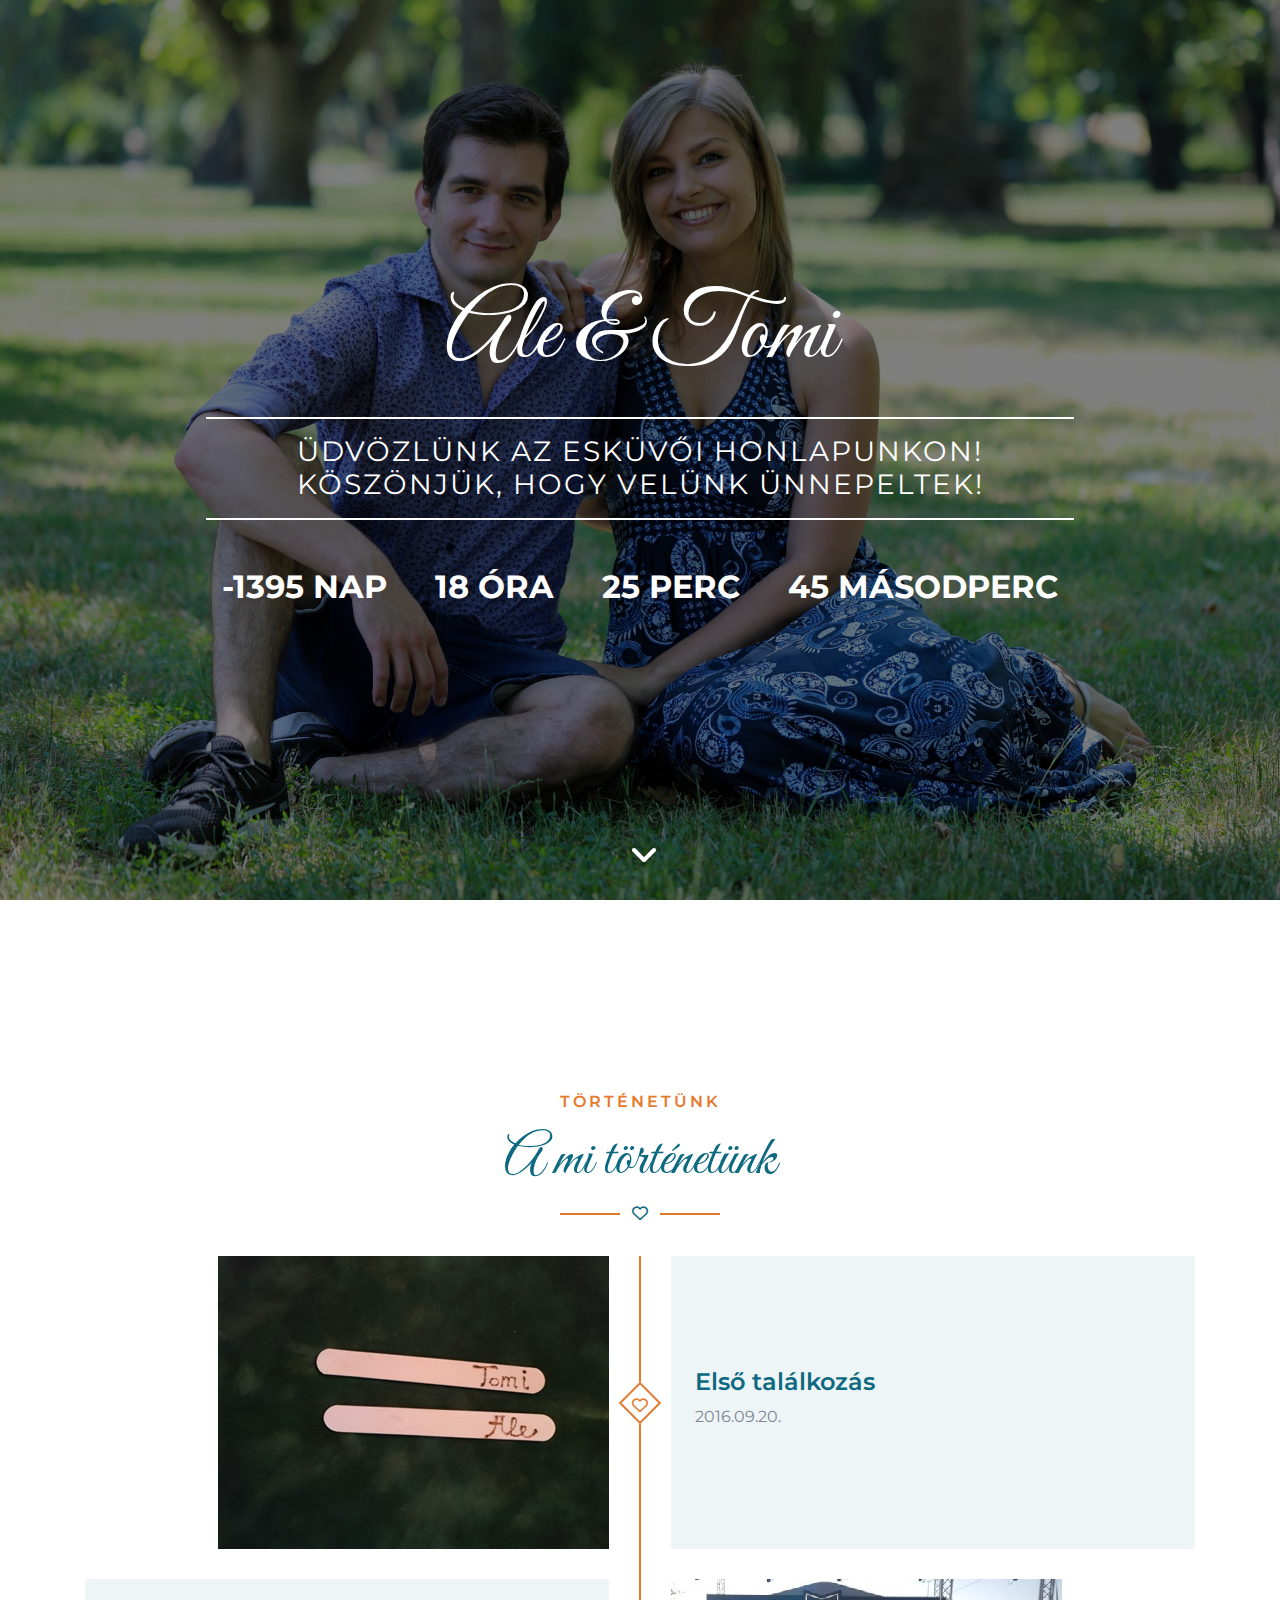
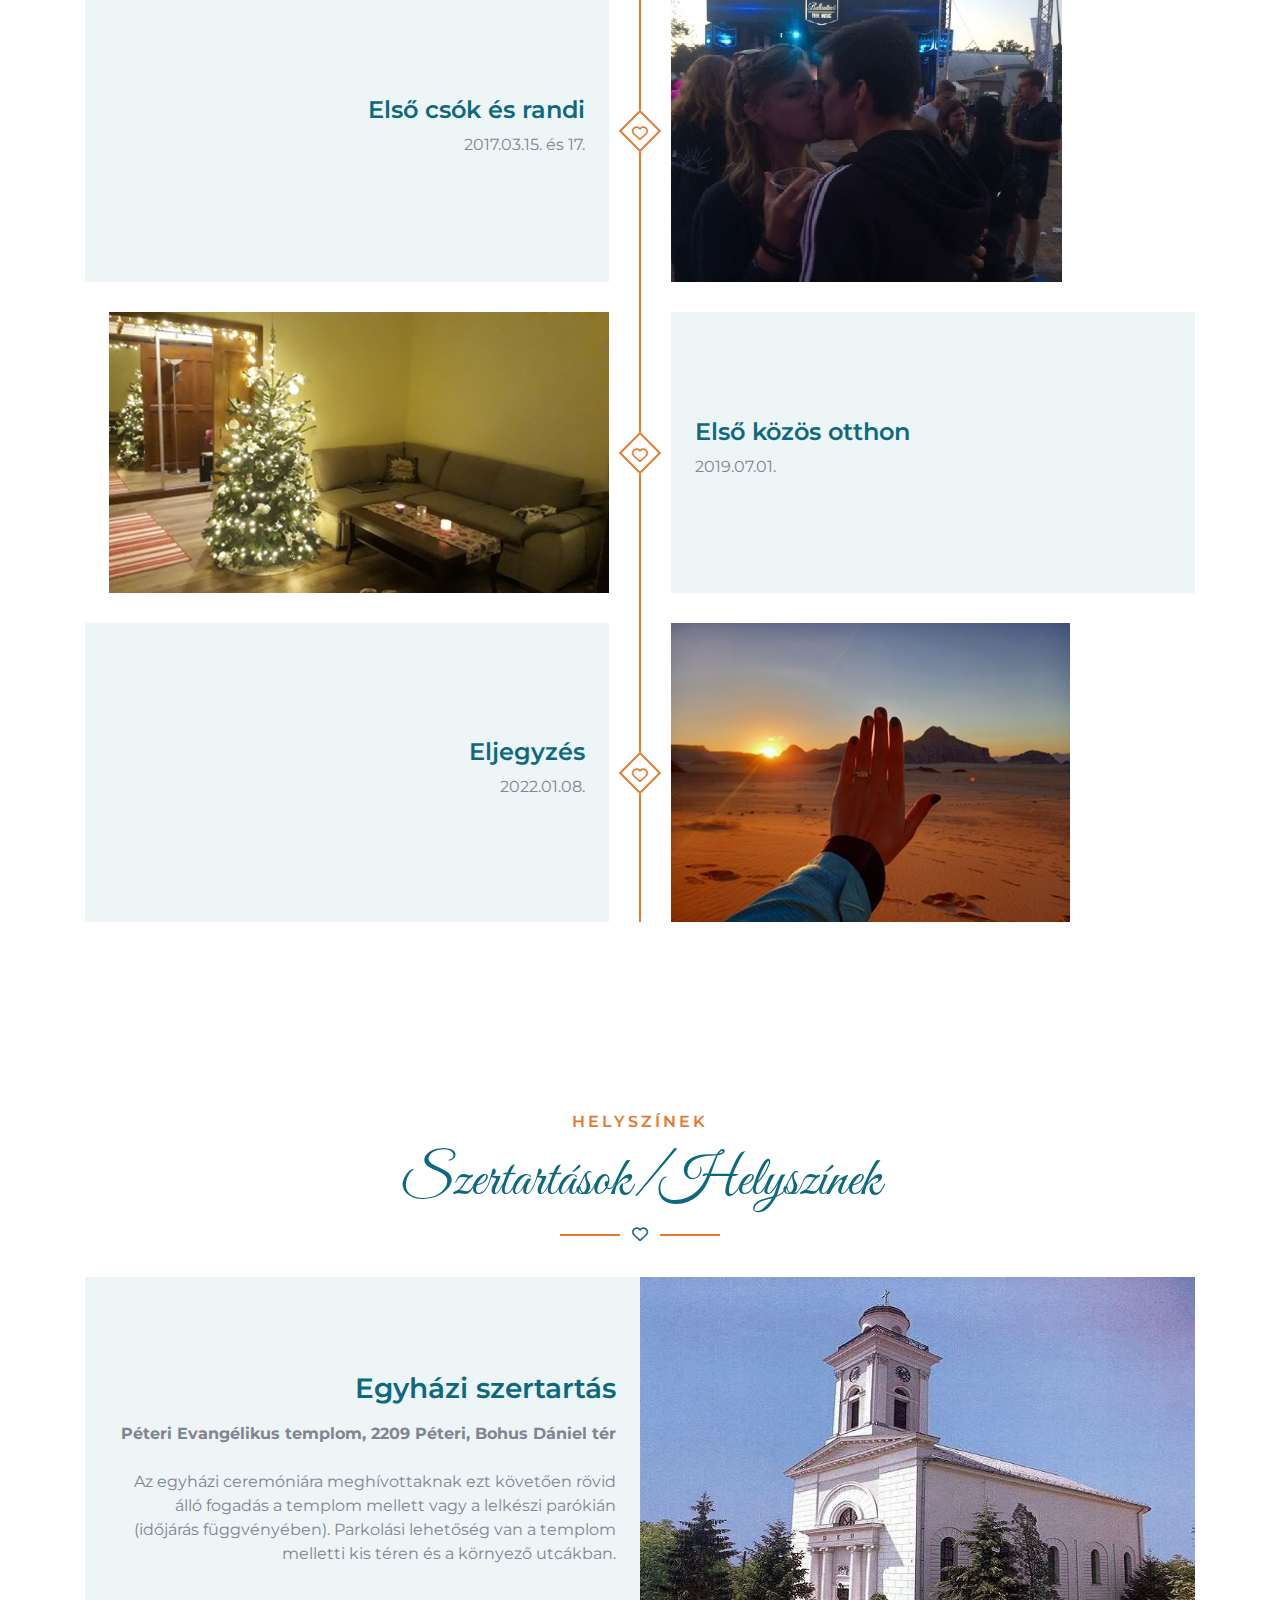
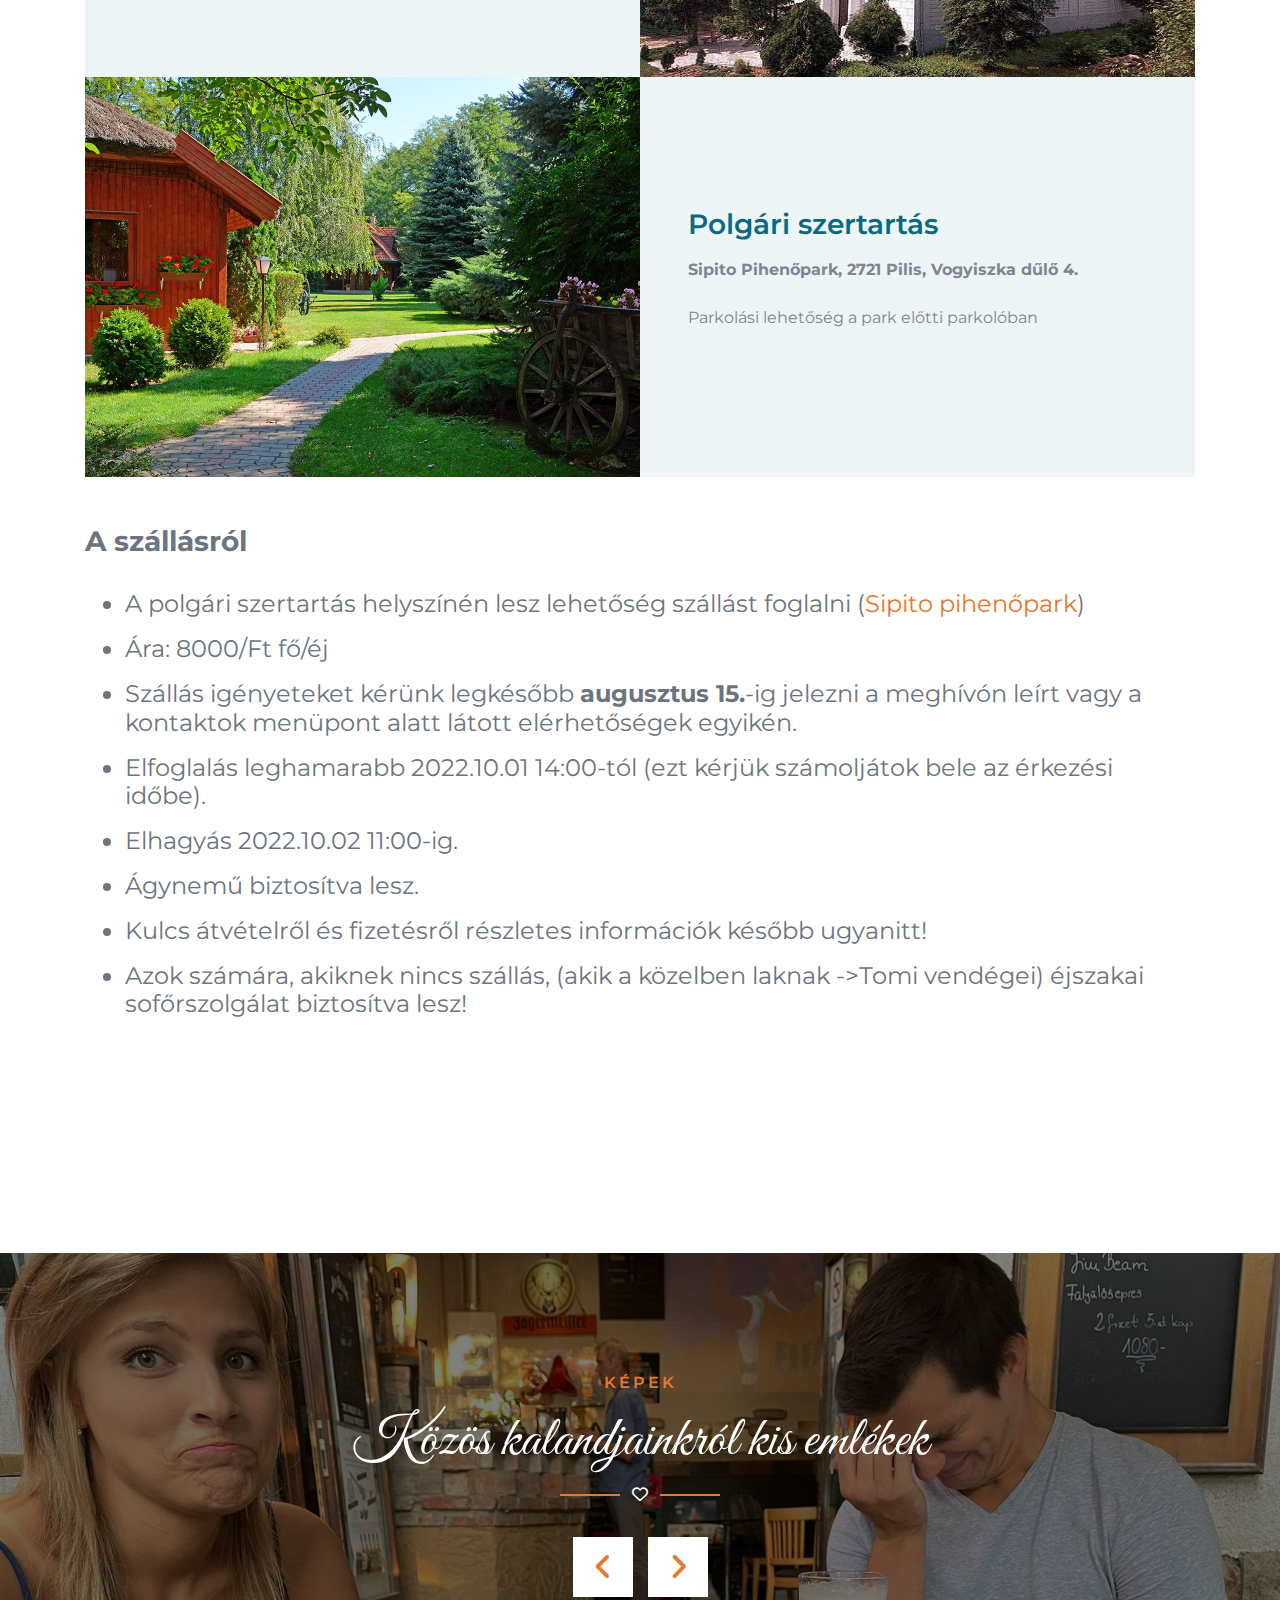
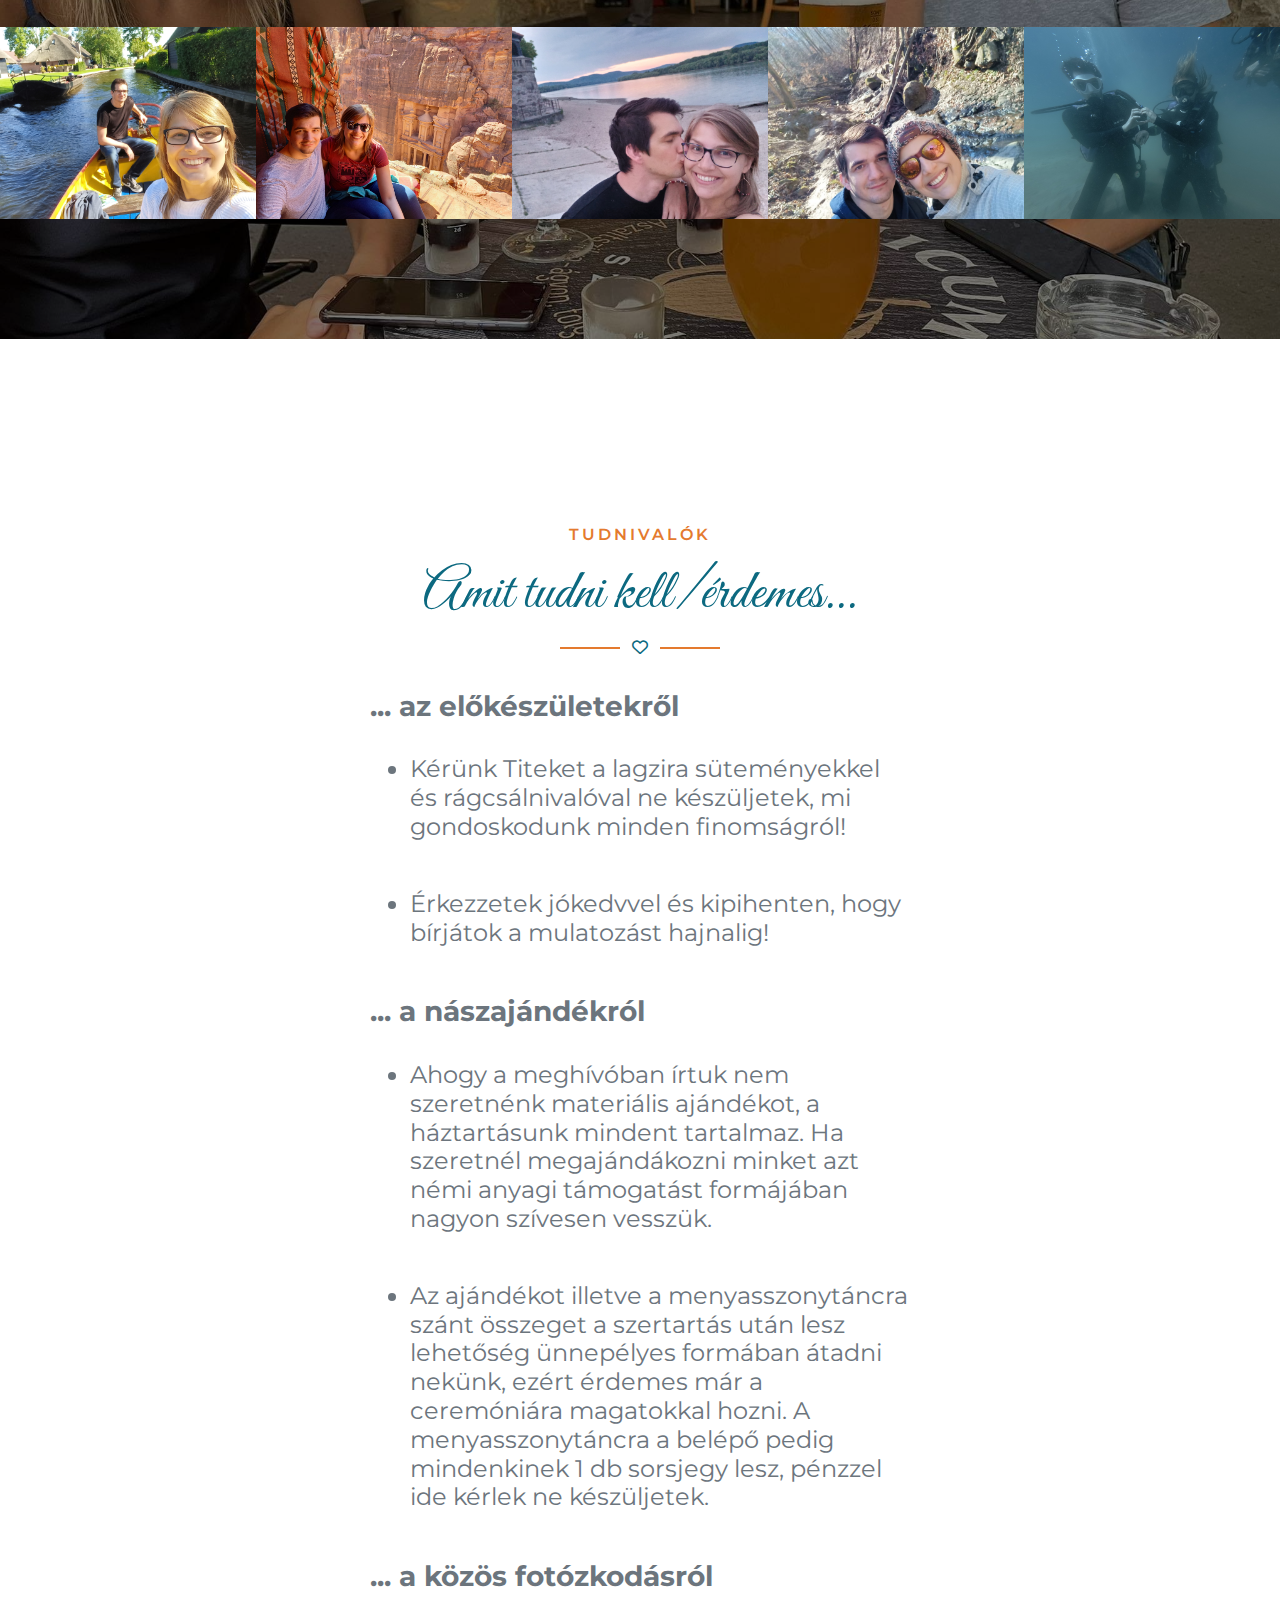
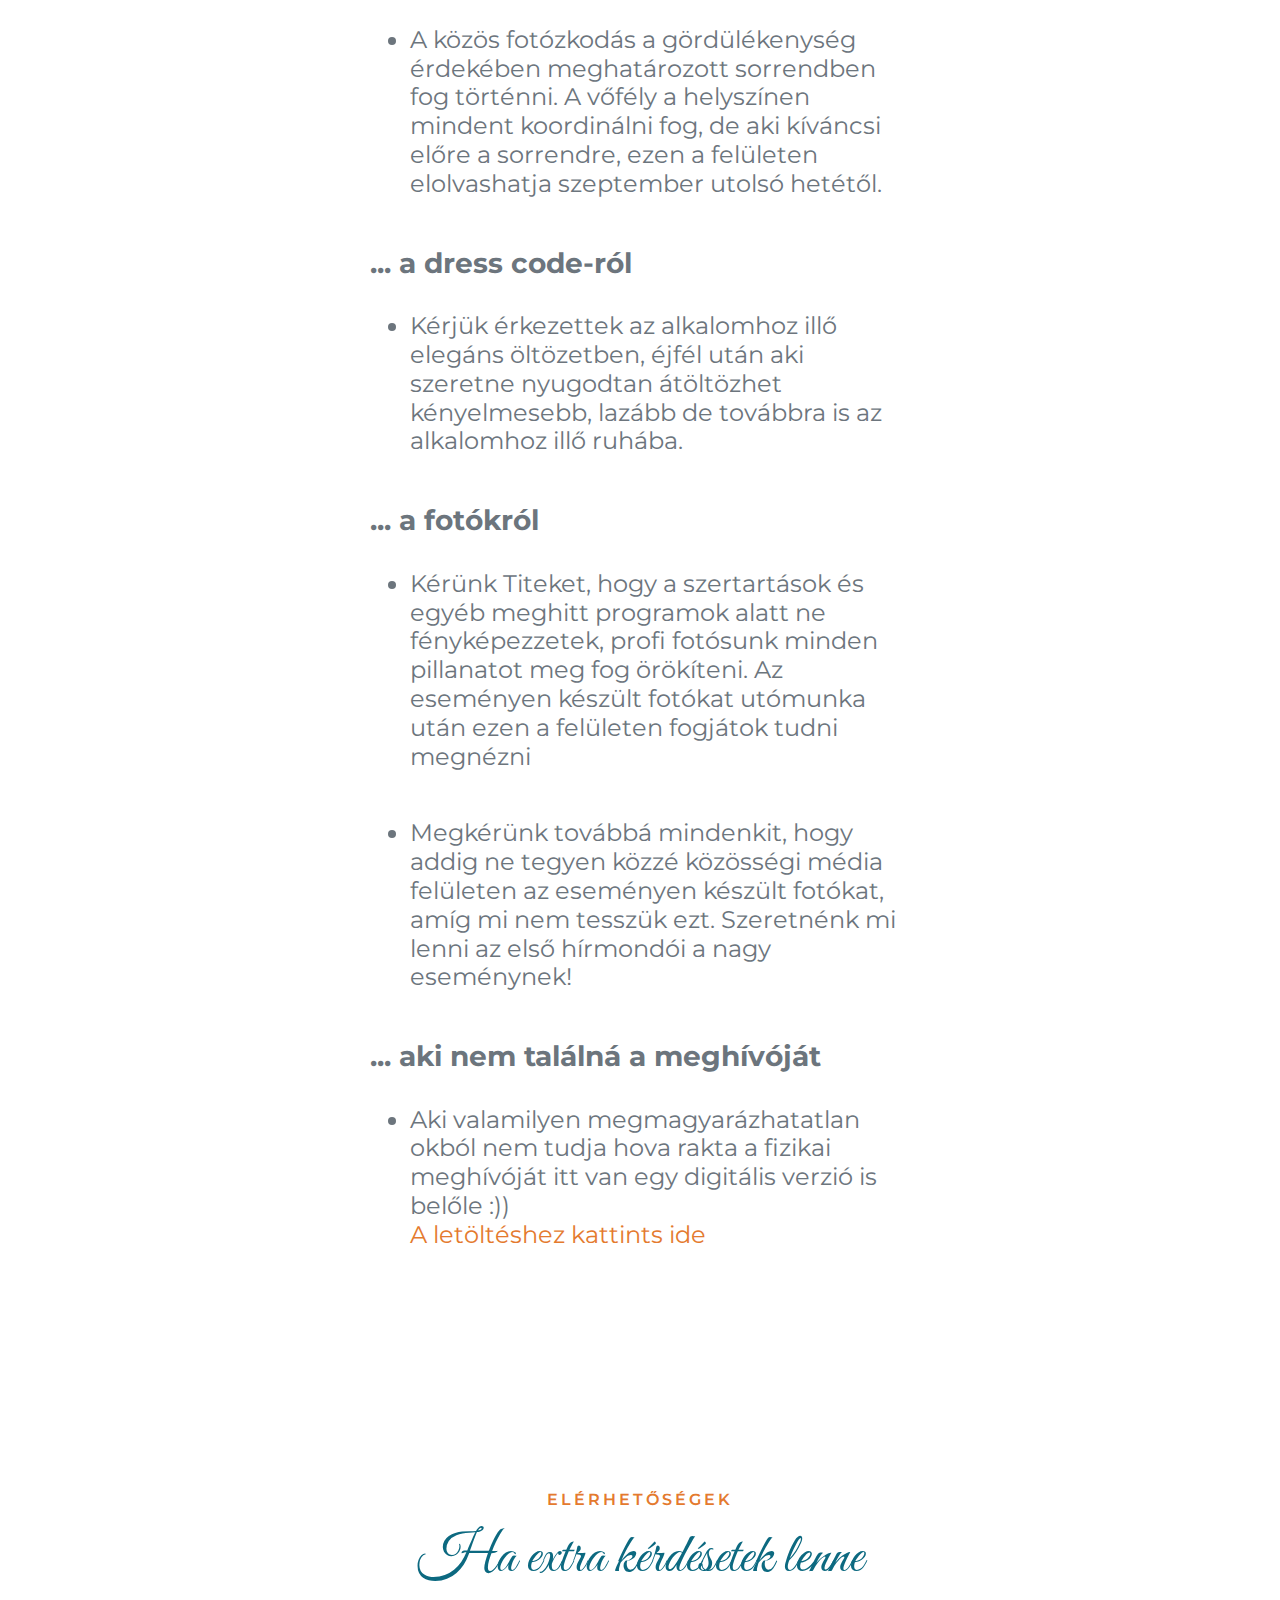
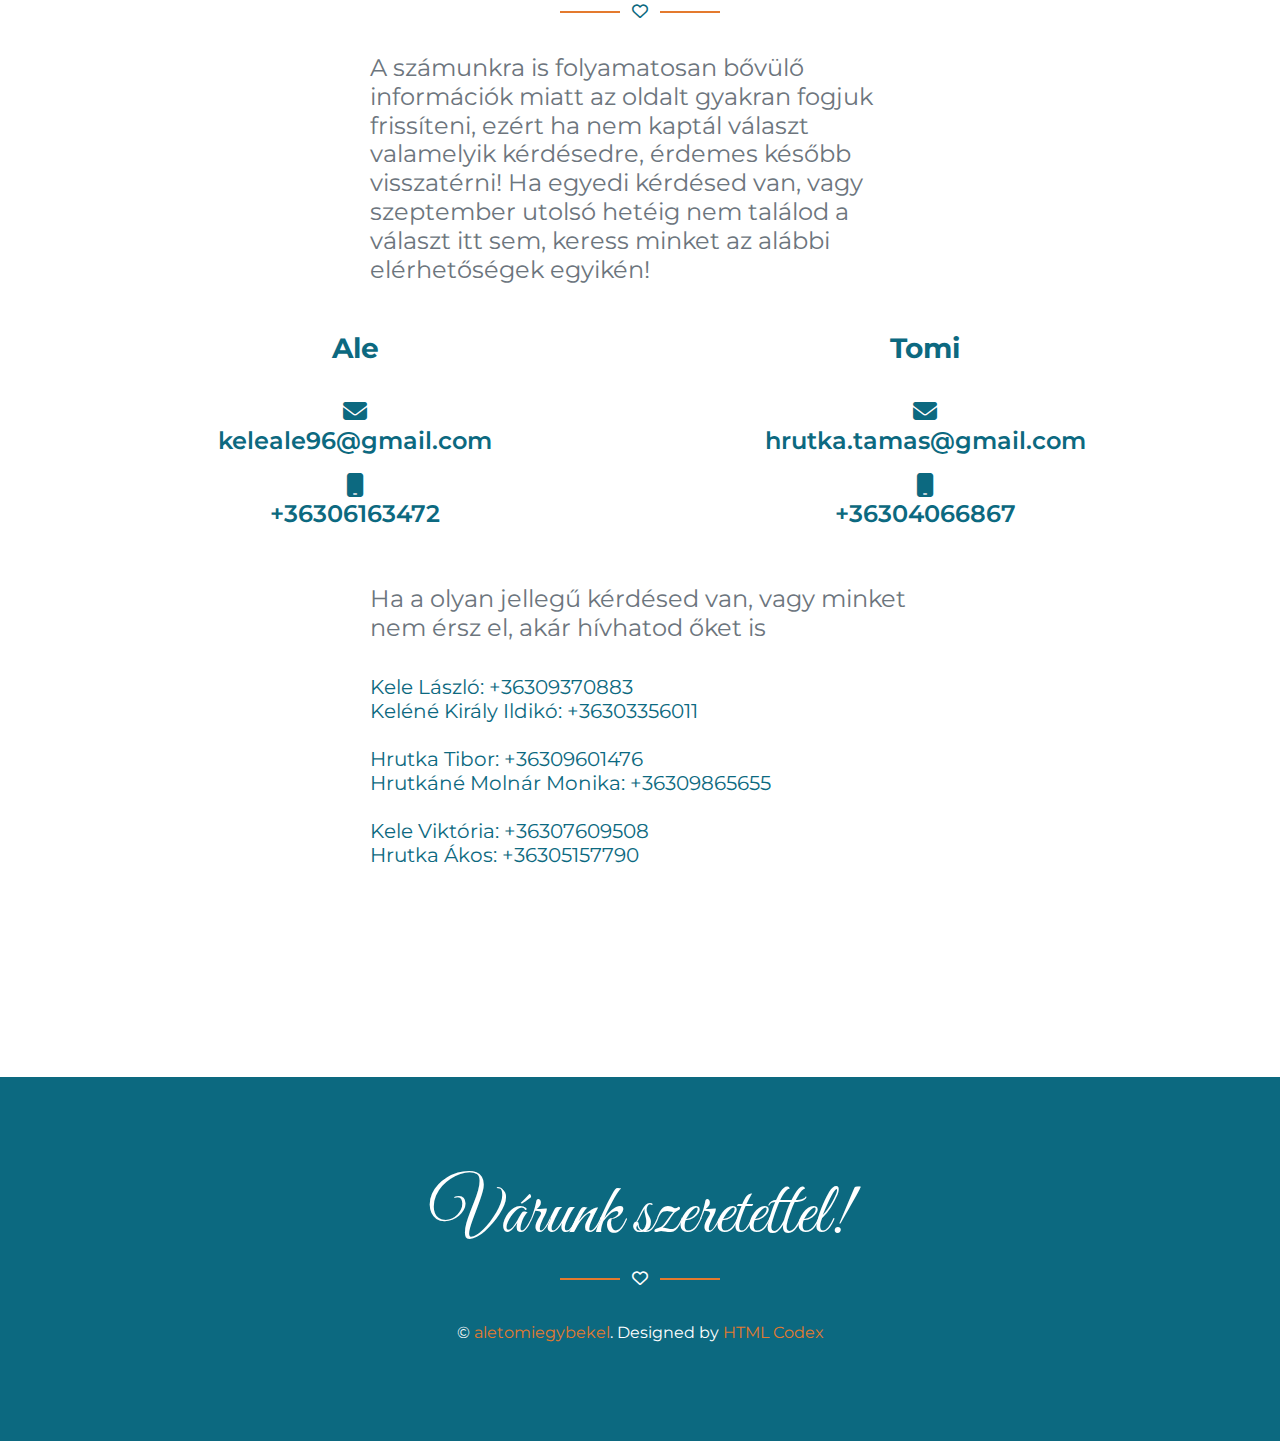
==== index.html @ 2d2c39ab "Add missing invitation download option" ====
<!DOCTYPE html>
<html lang="en">

<head>
    <meta charset="utf-8">
    <title>Ale & Tomi egybekel</title>
    <meta content="width=device-width, initial-scale=1.0" name="viewport">
    <meta content="Free HTML Templates" name="keywords">
    <meta content="Free HTML Templates" name="description">

    <!-- Favicon -->
    <link href="img/favico.ico" type="image/x-icon" rel="icon">

    <!-- Google Web Fonts -->
    <link rel="preconnect" href="https://fonts.gstatic.com">
    <link href="https://fonts.googleapis.com/css2?family=Great+Vibes&family=Montserrat:wght@400;600&display=swap"
        rel="stylesheet">

    <!-- Font Awesome -->
    <link href="https://cdnjs.cloudflare.com/ajax/libs/font-awesome/6.1.2/css/all.min.css" rel="stylesheet">

    <!-- Libraries Stylesheet -->
    <link href="lib/owlcarousel/assets/owl.carousel.min.css" rel="stylesheet">
    <link href="lib/lightbox/css/lightbox.min.css" rel="stylesheet">

    <!-- Customized Bootstrap Stylesheet -->
    <link href="css/style.css" rel="stylesheet">
</head>

<body data-spy="scroll" data-target=".navbar" data-offset="51">
    <!-- Navbar Start -->
    <nav class="navbar fixed-top shadow-sm navbar-expand-lg bg-dark navbar-dark py-3 py-lg-0 px-lg-5">
        <a href="index.html" class="navbar-brand d-block d-lg-none">
            <h1 class="font-secondary text-white mb-n2">Ale <span class="text-primary">&</span> Tomi</h1>
        </a>
        <button type="button" class="navbar-toggler" data-toggle="collapse" data-target="#navbarCollapse">
            <span class="navbar-toggler-icon"></span>
        </button>
        <div class="collapse navbar-collapse justify-content-between" id="navbarCollapse">
            <div class="navbar-nav ml-auto py-0">
                <a href="#home" class="nav-item nav-link active">Főoldal</a>
                <a href="#story" class="nav-item nav-link">Történetünk</a>
                <a href="#places" class="nav-item nav-link">Helyszínek</a>
            </div>
            <a href="index.html" class="navbar-brand mx-5 d-none d-lg-block">
                <h1 class="font-secondary text-white mb-n2">Ale <span class="text-primary">&</span> Tomi</h1>
            </a>
            <div class="navbar-nav mr-auto py-0">
                <a href="#gallery" class="nav-item nav-link">Képeink</a>
                <a href="#infos" class="nav-item nav-link">Tudni érdemes</a>
                <a href="#contact" class="nav-item nav-link">Elérhetőségek</a>
            </div>
        </div>
    </nav>
    <!-- Navbar End -->


    <div class="container-fluid p-0 mb-5 pb-5" id="home">
        <div id="header-carousel" class="carousel slide carousel-fade" data-ride="carousel">
            <div class="carousel-inner">
                <div class="carousel-item position-relative active" style="height: 100vh; min-height: 400px;">
                    <img class="position-absolute w-100 h-100" src="img/carousel-1.jpg" style="object-fit: cover;">
                    <div class="carousel-caption d-flex flex-column align-items-center justify-content-center">
                        <div class="p-3" style="max-width: 900px;">
                            <h1 class="display-1 font-secondary text-white mt-n3 mb-md-4">Ale & Tomi</h1>
                            <div class="d-inline-block border-top border-bottom border-light py-3 px-4">
                                <h3 class="text-uppercase font-weight-normal text-white m-0"
                                    style="letter-spacing: 2px;">Üdvözlünk az esküvői honlapunkon! Köszönjük, hogy
                                    velünk ünnepeltek!</h3>
                            </div>
                            <div>
                                <h2 class="text-uppercase font-weight-bold text-white m-0 pt-5" id="timer"></h2>
                            </div>
                        </div>
                    </div>
                </div>
            </div>
        </div>
    </div>

    <!-- Story Start -->
    <div class="container-fluid py-5" id="story">
        <div class="container pt-5 pb-3">
            <div class="section-title position-relative text-center">
                <h6 class="text-uppercase text-primary mb-3" style="letter-spacing: 3px;">Történetünk</h6>
                <h1 class="font-secondary display-4">A mi történetünk</h1>
                <i class="far fa-heart text-dark"></i>
            </div>
            <div class="container timeline position-relative p-0">
                <div class="row">
                    <div class="col-md-6 text-center text-md-right">
                        <img class="img-fluid mr-md-3" src="img/story-1.jpg" alt="">
                    </div>
                    <div class="col-md-6 text-center text-md-left">
                        <div class="h-100 d-flex flex-column justify-content-center bg-secondary p-4 ml-md-3">
                            <h4 class="mb-2">Első találkozás</h4>
                            <p class="text-uppercase mb-2">2016.09.20.</p>
                        </div>
                    </div>
                </div>
                <div class="row">
                    <div class="col-md-6 text-center text-md-right">
                        <div class="h-100 d-flex flex-column justify-content-center bg-secondary p-4 mr-md-3">
                            <h4 class="mb-2">Első csók és randi</h4>
                            <p class="mb-2">2017.03.15. és 17.</p>
                        </div>
                    </div>
                    <div class="col-md-6 text-center text-md-left">
                        <img class="img-fluid ml-md-3" src="img/story-2.jpg" alt="">
                    </div>
                </div>
                <div class="row">
                    <div class="col-md-6 text-center text-md-right">
                        <img class="img-fluid mr-md-3" src="img/story-3.jpg" alt="">
                    </div>
                    <div class="col-md-6 text-center text-md-left">
                        <div class="h-100 d-flex flex-column justify-content-center bg-secondary p-4 ml-md-3">
                            <h4 class="mb-2">Első közös otthon</h4>
                            <p class="text-uppercase mb-2">2019.07.01.</p>
                        </div>
                    </div>
                </div>
                <div class="row">
                    <div class="col-md-6 text-center text-md-right">
                        <div class="h-100 d-flex flex-column justify-content-center bg-secondary p-4 mr-md-3">
                            <h4 class="mb-2">Eljegyzés</h4>
                            <p class="text-uppercase mb-2">2022.01.08.</p>
                        </div>
                    </div>
                    <div class="col-md-6 text-center text-md-left">
                        <img class="img-fluid ml-md-3" src="img/story-4.jpg" alt="">
                    </div>
                </div>
            </div>
        </div>
    </div>
    <!-- Story End -->

    <!-- Places Start -->
    <div class="container-fluid py-5" id="places">
        <div class="container py-5">
            <div class="section-title position-relative text-center">
                <h6 class="text-uppercase text-primary mb-3" style="letter-spacing: 3px;">Helyszínek</h6>
                <h1 class="font-secondary display-4">Szertartások/Helyszínek</h1>
                <i class="far fa-heart text-dark"></i>
            </div>
            <div class="row m-0 mb-4 mb-md-0 pb-2 pb-md-0">
                <div class="col-md-6 p-0 text-center text-md-right">
                    <div class="h-100 d-flex flex-column justify-content-center bg-secondary p-4">
                        <h3 class="mb-3">Egyházi szertartás</h3>
                        <p><span class="font-weight-bold left">Péteri Evangélikus templom, 2209 Péteri, Bohus Dániel
                                tér</span> <br><br>
                            Az egyházi ceremóniára meghívottaknak ezt követően rövid álló fogadás a templom mellett vagy
                            a lelkészi parókián (időjárás függvényében).
                            Parkolási lehetőség van a templom melletti kis téren és a környező utcákban.
                        </p>
                        <div class="position-relative"></div>
                    </div>
                </div>
                <div class="col-md-6 p-0" style="min-height: 400px;">
                    <img class="position-absolute w-100 h-100" src="img/about-1.jpg" style="">
                </div>
            </div>
            <div class="row m-0">
                <div class="col-md-6 p-0" style="min-height: 400px;">
                    <img class="position-absolute w-100 h-100" src="img/about-2.jpg" style="object-fit: cover;">
                </div>
                <div class="col-md-6 p-0 text-center text-md-left">
                    <div class="h-100 d-flex flex-column justify-content-center bg-secondary p-5">
                        <h3 class="mb-3">Polgári szertartás</h3>
                        <p><span class="font-weight-bold left">Sipito Pihenőpark, 2721 Pilis, Vogyiszka dűlő 4.</span>
                            <br><br>
                            Parkolási lehetőség a park előtti parkolóban
                        </p>
                        <div class="position-relative"></div>
                    </div>
                </div>
            </div>
            <div class="row mt-5">
                <div class="col-md-12 text-left">
                    <h3 class="font-weight-bold text-muted mb-3 pb-3">A szállásról</h3>
                    <h4 class="font-weight-normal text-muted mb-3 pb-3">
                        <ul>
                            <li class="mb-3">A polgári szertartás helyszínén lesz lehetőség szállást foglalni
                                (<a href="https://sipito.hu/" target="_blank">Sipito pihenőpark</a>)</li>
                            <li class="mb-3">Ára: 8000/Ft fő/éj</li>
                            <li class="mb-3">Szállás igényeteket kérünk legkésőbb <b>augusztus 15.</b>-ig jelezni a
                                meghívón
                                leírt vagy a kontaktok menüpont alatt látott elérhetőségek egyikén.</li>
                            <li class="mb-3">Elfoglalás leghamarabb 2022.10.01 14:00-tól (ezt kérjük számoljátok bele az
                                érkezési időbe).
                            </li>
                            <li class="mb-3">Elhagyás 2022.10.02 11:00-ig. </li>
                            <li class="mb-3">Ágynemű biztosítva lesz. </li>
                            <li class="mb-3">Kulcs átvételről és fizetésről részletes információk később ugyanitt!</li>
                            <li class="mb-3">Azok számára, akiknek nincs szállás, (akik a közelben laknak ->Tomi
                                vendégei) éjszakai sofőrszolgálat biztosítva lesz! </li>
                        </ul>
                    </h4>
                </div>
            </div>
        </div>
    </div>
    <!-- Places End -->


    <!-- Gallery Start -->
    <div class="container-fluid bg-gallery" id="gallery" style="padding: 120px 0; margin: 90px 0;">
        <div class="section-title position-relative text-center" style="margin-bottom: 120px;">
            <h6 class="text-uppercase text-primary mb-3" style="letter-spacing: 3px;">Képek</h6>
            <h1 class="font-secondary display-4 text-white">Közös kalandjainkról kis emlékek</h1>
            <i class="far fa-heart text-white"></i>
        </div>
        <div class="owl-carousel gallery-carousel">
            <div class="gallery-item">
                <img class="img-fluid w-100" src="img/gallery-1.jpg" alt="">
                <a href="img/gallery-1.jpg" data-lightbox="gallery">
                    <i class="fa fa-2x fa-plus text-white"></i>
                </a>
            </div>
            <div class="gallery-item">
                <img class="img-fluid w-100" src="img/gallery-2.jpg" alt="">
                <a href="img/gallery-2.jpg" data-lightbox="gallery">
                    <i class="fa fa-2x fa-plus text-white"></i>
                </a>
            </div>
            <div class="gallery-item">
                <img class="img-fluid" src="img/gallery-3.jpg" alt="">
                <a href="img/gallery-3.jpg" data-lightbox="gallery">
                    <i class="fa fa-2x fa-plus text-white"></i>
                </a>
            </div>
            <div class="gallery-item">
                <img class="img-fluid w-100" src="img/gallery-4.jpg" alt="">
                <a href="img/gallery-4.jpg" data-lightbox="gallery">
                    <i class="fa fa-2x fa-plus text-white"></i>
                </a>
            </div>
            <div class="gallery-item">
                <img class="img-fluid w-100" src="img/gallery-5.jpg" alt="">
                <a href="img/gallery-5.jpg" data-lightbox="gallery">
                    <i class="fa fa-2x fa-plus text-white"></i>
                </a>
            </div>
            <div class="gallery-item">
                <img class="img-fluid w-100" src="img/gallery-6.jpg" alt="">
                <a href="img/gallery-6.jpg" data-lightbox="gallery">
                    <i class="fa fa-2x fa-plus text-white"></i>
                </a>
            </div>
            <div class="gallery-item">
                <img class="img-fluid w-100" src="img/gallery-7.jpg" alt="">
                <a href="img/gallery-7.jpg" data-lightbox="gallery">
                    <i class="fa fa-2x fa-plus text-white"></i>
                </a>
            </div>
        </div>
    </div>
    <!-- Gallery End -->


    <!-- Infos Start -->
    <div class="container-fluid py-5" id="infos">
        <div class="container py-5">
            <div class="section-title position-relative text-center">
                <h6 class="text-uppercase text-primary mb-3" style="letter-spacing: 3px;">Tudnivalók</h6>
                <h1 class="font-secondary display-4">Amit tudni kell/érdemes...</h1>
                <i class="far fa-heart text-dark"></i>
            </div>
            <div class="row justify-content-center">
                <div class="col-md-6 text-left">
                    <h3 class="font-weight-bold text-muted mb-3 pb-3">... az előkészületekről</h3>
                    <h4 class="font-weight-normal text-muted mb-3 pb-3">
                        <ul>
                            <li class="mb-5">Kérünk Titeket a lagzira süteményekkel és rágcsálnivalóval ne készüljetek,
                                mi
                                gondoskodunk
                                minden finomságról!</li>
                            <li>Érkezzetek jókedvvel és kipihenten, hogy bírjátok a mulatozást hajnalig!</li>
                        </ul>
                    </h4>
                </div>
            </div>
            <div class="row justify-content-center">
                <div class="col-md-6 text-left">
                    <h3 class="font-weight-bold text-muted mb-3 pb-3">... a nászajándékról</h3>
                    <h4 class="font-weight-normal text-muted mb-3 pb-3">
                        <ul>
                            <li class="mb-5">Ahogy a meghívóban írtuk nem szeretnénk materiális ajándékot, a
                                háztartásunk mindent tartalmaz. Ha szeretnél megajándákozni minket azt némi anyagi
                                támogatást formájában nagyon szívesen vesszük.</li>
                            <li>Az ajándékot illetve a menyasszonytáncra szánt összeget a szertartás után lesz lehetőség
                                ünnepélyes formában átadni nekünk, ezért érdemes már a ceremóniára magatokkal hozni.
                                A menyasszonytáncra a belépő pedig mindenkinek 1 db sorsjegy lesz, pénzzel ide kérlek ne
                                készüljetek.
                            </li>
                        </ul>
                    </h4>
                </div>
            </div>
            <div class="row justify-content-center">
                <div class="col-md-6 text-left">
                    <h3 class="font-weight-bold text-muted mb-3 pb-3">... a közös fotózkodásról</h3>
                    <h4 class="font-weight-normal text-muted mb-3 pb-3">
                        <ul>
                            <li>A közös fotózkodás a gördülékenység érdekében meghatározott sorrendben fog történni. A
                                vőfély a helyszínen mindent koordinálni fog, de aki kíváncsi előre a sorrendre, ezen a
                                felületen elolvashatja szeptember utolsó hetétől.</li>
                        </ul>
                    </h4>
                </div>
            </div>
            <div class="row justify-content-center">
                <div class="col-md-6 text-left">
                    <h3 class="font-weight-bold text-muted mb-3 pb-3">... a dress code-ról</h3>
                    <h4 class="font-weight-normal text-muted mb-3 pb-3">
                        <ul>
                            <li>Kérjük érkezettek az alkalomhoz illő elegáns öltözetben, éjfél után aki szeretne
                                nyugodtan átöltözhet kényelmesebb, lazább de továbbra is az alkalomhoz illő ruhába.
                            </li>
                        </ul>
                    </h4>
                </div>
            </div>
            <div class="row justify-content-center">
                <div class="col-md-6 text-left">
                    <h3 class="font-weight-bold text-muted mb-3 pb-3">... a fotókról</h3>
                    <h4 class="font-weight-normal text-muted mb-3 pb-3">
                        <ul>
                            <li class="mb-5">Kérünk Titeket, hogy a szertartások és egyéb meghitt programok alatt ne
                                fényképezzetek, profi fotósunk minden pillanatot meg fog örökíteni. Az eseményen készült
                                fotókat utómunka után ezen a felületen fogjátok tudni megnézni</li>
                            <li>Megkérünk továbbá mindenkit, hogy addig ne tegyen közzé közösségi média felületen az
                                eseményen készült fotókat, amíg mi nem tesszük ezt. Szeretnénk mi lenni az első
                                hírmondói a nagy eseménynek!</li>
                        </ul>
                    </h4>
                </div>
            </div>
            <div class="row justify-content-center">
                <div class="col-md-6 text-left">
                    <h3 class="font-weight-bold text-muted mb-3 pb-3">... aki nem találná a meghívóját</h3>
                    <h4 class="font-weight-normal text-muted mb-3 pb-3">
                        <ul>
                            <li>Aki valamilyen megmagyarázhatatlan okból nem tudja hova rakta a fizikai meghívóját itt
                                van egy digitális verzió is belőle :))
                                <br>
                                <a targer="_blank" href="./Meghivo.pdf">A letöltéshez kattints ide</a>
                            </li>
                        </ul>
                    </h4>
                </div>
            </div>
        </div>
    </div>
    <!-- Infos End -->

    <div class="container-fluid py-5" id="contact">
        <div class="container py-5">
            <div class="section-title position-relative text-center">
                <h6 class="text-uppercase text-primary mb-3" style="letter-spacing: 3px;">Elérhetőségek</h6>
                <h1 class="font-secondary display-4">Ha extra kérdésetek lenne</h1>
                <i class="far fa-heart text-dark"></i>
            </div>
            <div class="row justify-content-center">
                <div class="col-md-6 text-left">
                    <h4 class="font-weight-normal text-muted mb-3 pb-3">
                        A számunkra is folyamatosan bővülő információk miatt az oldalt gyakran fogjuk frissíteni, ezért
                        ha nem kaptál választ valamelyik kérdésedre, érdemes később visszatérni!
                        Ha egyedi kérdésed van, vagy szeptember utolsó hetéig nem találod a választ itt sem, keress
                        minket az alábbi elérhetőségek egyikén!
                    </h4>
                </div>
            </div>
            <div class="row justify-content-center mt-3 mb-3">
                <div class="col-md-6 text-center">
                    <h3 class="font-weight-bold mb-3 pb-3">Ale</h3>
                    <h4>
                        <div class="mb-3"><i class="fa-solid fa-envelope"></i><br> keleale96@gmail.com </div>
                        <i class="fa-solid fa-mobile"></i><br> +36306163472
                    </h4>
                </div>
                <div class="col-md-6 text-center">
                    <h3 class="font-weight-bold mb-3 pb-3">Tomi</h3>
                    <h4>
                        <div class="mb-3"><i class="fa-solid fa-envelope"></i><br> hrutka.tamas@gmail.com </div>
                        <i class="fa-solid fa-mobile"></i><br> +36304066867
                    </h4>
                </div>
            </div>
            <div class="row justify-content-center mt-5">
                <div class="col-md-6 text-left">
                    <h4 class="font-weight-normal text-muted mb-3 pb-3">
                        Ha a olyan jellegű kérdésed van, vagy minket nem érsz el, akár hívhatod őket is
                    </h4>
                    <h5 class="font-weight-normal mb-4">
                        Kele László: +36309370883 <br>
                        Keléné Király Ildikó: +36303356011
                    </h5>
                    <h5 class="font-weight-normal mb-4">
                        Hrutka Tibor: +36309601476 <br>
                        Hrutkáné Molnár Monika: +36309865655
                    </h5>
                    <h5 class="font-weight-normal mb-4">
                        Kele Viktória: +36307609508 <br>
                        Hrutka Ákos: +36305157790
                    </h5>
                </div>
            </div>
        </div>
    </div>

    <!-- Footer Start -->
    <div class="container-fluid bg-dark text-white py-5" id="footer" style="margin-top: 90px;">
        <div class="container text-center py-5">
            <div class="section-title position-relative text-center">
                <h1 class="font-secondary display-3 text-white">Várunk szeretettel!</h1>
                <i class="far fa-heart text-white"></i>
            </div>
            <p class="m-0">&copy; <a class="text-primary" href="#">aletomiegybekel</a>. Designed by <a
                    class="text-primary" href="https://htmlcodex.com">HTML Codex</a>
            </p>
        </div>
    </div>
    <!-- Footer End -->


    <!-- Scroll to Bottom -->
    <i class="fa fa-2x fa-angle-down text-white scroll-to-bottom"></i>

    <!-- Back to Top -->
    <a href="#" class="btn btn-lg btn-outline-primary btn-lg-square back-to-top"><i
            class="fa fa-angle-double-up"></i></a>



    <!-- JavaScript Libraries -->
    <script src="https://code.jquery.com/jquery-3.4.1.min.js"></script>
    <script src="https://stackpath.bootstrapcdn.com/bootstrap/4.4.1/js/bootstrap.bundle.min.js"></script>
    <script src="lib/easing/easing.min.js"></script>
    <script src="lib/waypoints/waypoints.min.js"></script>
    <script src="lib/owlcarousel/owl.carousel.min.js"></script>
    <script src="lib/isotope/isotope.pkgd.min.js"></script>
    <script src="lib/lightbox/js/lightbox.min.js"></script>

    <!-- Template Javascript -->
    <script src="js/main.js"></script>
</body>

</html>
---- css/style.css ----
@charset "UTF-8";
/******* Bootstrap Theming ********/ /*!
 * Bootstrap v4.5.3 (https://getbootstrap.com/)
 * Copyright 2011-2020 The Bootstrap Authors
 * Copyright 2011-2020 Twitter, Inc.
 * Licensed under MIT (https://github.com/twbs/bootstrap/blob/main/LICENSE)
 */
:root {
  --blue: #007bff;
  --indigo: #6610f2;
  --purple: #6f42c1;
  --pink: #e83e8c;
  --red: #dc3545;
  --orange: #fd7e14;
  --yellow: #ffc107;
  --green: #28a745;
  --teal: #20c997;
  --cyan: #17a2b8;
  --white: #fff;
  --gray: #6c757d;
  --gray-dark: #343a40;
  --primary: #E47A2E;
  --secondary: #EDF5F7;
  --success: #28a745;
  --info: #17a2b8;
  --warning: #ffc107;
  --danger: #dc3545;
  --light: #FFFFFF;
  --dark: #0c6980;
  --breakpoint-xs: 0;
  --breakpoint-sm: 576px;
  --breakpoint-md: 768px;
  --breakpoint-lg: 992px;
  --breakpoint-xl: 1200px;
  --font-family-sans-serif: "Montserrat", sans-serif;
  --font-family-monospace: SFMono-Regular, Menlo, Monaco, Consolas, "Liberation Mono", "Courier New", monospace;
}

*,
*::before,
*::after {
  box-sizing: border-box;
}

html {
  font-family: sans-serif;
  line-height: 1.15;
  -webkit-text-size-adjust: 100%;
  -webkit-tap-highlight-color: rgba(0, 0, 0, 0);
}

article, aside, figcaption, figure, footer, header, hgroup, main, nav, section {
  display: block;
}

body {
  margin: 0;
  font-family: "Montserrat", sans-serif;
  font-size: 1rem;
  font-weight: 400;
  line-height: 1.5;
  color: #818491;
  text-align: left;
  background-color: #FFFFFF;
}

[tabindex="-1"]:focus:not(:focus-visible) {
  outline: 0 !important;
}

hr {
  box-sizing: content-box;
  height: 0;
  overflow: visible;
}

h1, h2, h3, h4, h5, h6 {
  margin-top: 0;
  margin-bottom: 0.5rem;
}

p {
  margin-top: 0;
  margin-bottom: 1rem;
}

abbr[title],
abbr[data-original-title] {
  text-decoration: underline;
  text-decoration: underline dotted;
  cursor: help;
  border-bottom: 0;
  text-decoration-skip-ink: none;
}

address {
  margin-bottom: 1rem;
  font-style: normal;
  line-height: inherit;
}

ol,
ul,
dl {
  margin-top: 0;
  margin-bottom: 1rem;
}

ol ol,
ul ul,
ol ul,
ul ol {
  margin-bottom: 0;
}

dt {
  font-weight: 700;
}

dd {
  margin-bottom: 0.5rem;
  margin-left: 0;
}

blockquote {
  margin: 0 0 1rem;
}

b,
strong {
  font-weight: bolder;
}

small {
  font-size: 80%;
}

sub,
sup {
  position: relative;
  font-size: 75%;
  line-height: 0;
  vertical-align: baseline;
}

sub {
  bottom: -0.25em;
}

sup {
  top: -0.5em;
}

a {
  color: #E47A2E;
  text-decoration: none;
  background-color: transparent;
}
a:hover {
  color: #af5617;
  text-decoration: underline;
}

a:not([href]):not([class]) {
  color: inherit;
  text-decoration: none;
}
a:not([href]):not([class]):hover {
  color: inherit;
  text-decoration: none;
}

pre,
code,
kbd,
samp {
  font-family: SFMono-Regular, Menlo, Monaco, Consolas, "Liberation Mono", "Courier New", monospace;
  font-size: 1em;
}

pre {
  margin-top: 0;
  margin-bottom: 1rem;
  overflow: auto;
  -ms-overflow-style: scrollbar;
}

figure {
  margin: 0 0 1rem;
}

img {
  vertical-align: middle;
  border-style: none;
}

svg {
  overflow: hidden;
  vertical-align: middle;
}

table {
  border-collapse: collapse;
}

caption {
  padding-top: 0.75rem;
  padding-bottom: 0.75rem;
  color: #6c757d;
  text-align: left;
  caption-side: bottom;
}

th {
  text-align: inherit;
  text-align: -webkit-match-parent;
}

label {
  display: inline-block;
  margin-bottom: 0.5rem;
}

button {
  border-radius: 0;
}

button:focus {
  outline: 1px dotted;
  outline: 5px auto -webkit-focus-ring-color;
}

input,
button,
select,
optgroup,
textarea {
  margin: 0;
  font-family: inherit;
  font-size: inherit;
  line-height: inherit;
}

button,
input {
  overflow: visible;
}

button,
select {
  text-transform: none;
}

[role=button] {
  cursor: pointer;
}

select {
  word-wrap: normal;
}

button,
[type=button],
[type=reset],
[type=submit] {
  -webkit-appearance: button;
}

button:not(:disabled),
[type=button]:not(:disabled),
[type=reset]:not(:disabled),
[type=submit]:not(:disabled) {
  cursor: pointer;
}

button::-moz-focus-inner,
[type=button]::-moz-focus-inner,
[type=reset]::-moz-focus-inner,
[type=submit]::-moz-focus-inner {
  padding: 0;
  border-style: none;
}

input[type=radio],
input[type=checkbox] {
  box-sizing: border-box;
  padding: 0;
}

textarea {
  overflow: auto;
  resize: vertical;
}

fieldset {
  min-width: 0;
  padding: 0;
  margin: 0;
  border: 0;
}

legend {
  display: block;
  width: 100%;
  max-width: 100%;
  padding: 0;
  margin-bottom: 0.5rem;
  font-size: 1.5rem;
  line-height: inherit;
  color: inherit;
  white-space: normal;
}
@media (max-width: 1200px) {
  legend {
    font-size: calc(1.275rem + 0.3vw);
  }
}

progress {
  vertical-align: baseline;
}

[type=number]::-webkit-inner-spin-button,
[type=number]::-webkit-outer-spin-button {
  height: auto;
}

[type=search] {
  outline-offset: -2px;
  -webkit-appearance: none;
}

[type=search]::-webkit-search-decoration {
  -webkit-appearance: none;
}

::-webkit-file-upload-button {
  font: inherit;
  -webkit-appearance: button;
}

output {
  display: inline-block;
}

summary {
  display: list-item;
  cursor: pointer;
}

template {
  display: none;
}

[hidden] {
  display: none !important;
}

h1, h2, h3, h4, h5, h6,
.h1, .h2, .h3, .h4, .h5, .h6 {
  margin-bottom: 0.5rem;
  font-weight: 600;
  line-height: 1.2;
  color: #0c6980;
}

h1, .h1 {
  font-size: 2.5rem;
}
@media (max-width: 1200px) {
  h1, .h1 {
    font-size: calc(1.375rem + 1.5vw);
  }
}

h2, .h2 {
  font-size: 2rem;
}
@media (max-width: 1200px) {
  h2, .h2 {
    font-size: calc(1.325rem + 0.9vw);
  }
}

h3, .h3 {
  font-size: 1.75rem;
}
@media (max-width: 1200px) {
  h3, .h3 {
    font-size: calc(1.3rem + 0.6vw);
  }
}

h4, .h4 {
  font-size: 1.5rem;
}
@media (max-width: 1200px) {
  h4, .h4 {
    font-size: calc(1.275rem + 0.3vw);
  }
}

h5, .h5 {
  font-size: 1.25rem;
}

h6, .h6 {
  font-size: 1rem;
}

.lead {
  font-size: 1.25rem;
  font-weight: 300;
}

.display-1 {
  font-size: 6rem;
  font-weight: 300;
  line-height: 1.2;
}
@media (max-width: 1200px) {
  .display-1 {
    font-size: calc(1.725rem + 5.7vw);
  }
}

.display-2 {
  font-size: 5.5rem;
  font-weight: 300;
  line-height: 1.2;
}
@media (max-width: 1200px) {
  .display-2 {
    font-size: calc(1.675rem + 5.1vw);
  }
}

.display-3 {
  font-size: 4.5rem;
  font-weight: 300;
  line-height: 1.2;
}
@media (max-width: 1200px) {
  .display-3 {
    font-size: calc(1.575rem + 3.9vw);
  }
}

.display-4 {
  font-size: 3.5rem;
  font-weight: 300;
  line-height: 1.2;
}
@media (max-width: 1200px) {
  .display-4 {
    font-size: calc(1.475rem + 2.7vw);
  }
}

hr {
  margin-top: 1rem;
  margin-bottom: 1rem;
  border: 0;
  border-top: 2px solid rgba(0, 0, 0, 0.1);
}

small,
.small {
  font-size: 80%;
  font-weight: 400;
}

mark,
.mark {
  padding: 0.2em;
  background-color: #fcf8e3;
}

.list-unstyled {
  padding-left: 0;
  list-style: none;
}

.list-inline {
  padding-left: 0;
  list-style: none;
}

.list-inline-item {
  display: inline-block;
}
.list-inline-item:not(:last-child) {
  margin-right: 0.5rem;
}

.initialism {
  font-size: 90%;
  text-transform: uppercase;
}

.blockquote {
  margin-bottom: 1rem;
  font-size: 1.25rem;
}

.blockquote-footer {
  display: block;
  font-size: 80%;
  color: #6c757d;
}
.blockquote-footer::before {
  content: "— ";
}

.img-fluid {
  max-width: 100%;
  height: auto;
}

.img-thumbnail {
  padding: 0.25rem;
  background-color: #FFFFFF;
  border: 2px solid #dee2e6;
  max-width: 100%;
  height: auto;
}

.figure {
  display: inline-block;
}

.figure-img {
  margin-bottom: 0.5rem;
  line-height: 1;
}

.figure-caption {
  font-size: 90%;
  color: #6c757d;
}

code {
  font-size: 87.5%;
  color: #e83e8c;
  word-wrap: break-word;
}
a > code {
  color: inherit;
}

kbd {
  padding: 0.2rem 0.4rem;
  font-size: 87.5%;
  color: #fff;
  background-color: #212529;
}
kbd kbd {
  padding: 0;
  font-size: 100%;
  font-weight: 700;
}

pre {
  display: block;
  font-size: 87.5%;
  color: #212529;
}
pre code {
  font-size: inherit;
  color: inherit;
  word-break: normal;
}

.pre-scrollable {
  max-height: 340px;
  overflow-y: scroll;
}

.container,
.container-fluid,
.container-xl,
.container-lg,
.container-md,
.container-sm {
  width: 100%;
  padding-right: 15px;
  padding-left: 15px;
  margin-right: auto;
  margin-left: auto;
}

@media (min-width: 576px) {
  .container-sm, .container {
    max-width: 540px;
  }
}
@media (min-width: 768px) {
  .container-md, .container-sm, .container {
    max-width: 720px;
  }
}
@media (min-width: 992px) {
  .container-lg, .container-md, .container-sm, .container {
    max-width: 960px;
  }
}
@media (min-width: 1200px) {
  .container-xl, .container-lg, .container-md, .container-sm, .container {
    max-width: 1140px;
  }
}
.row {
  display: flex;
  flex-wrap: wrap;
  margin-right: -15px;
  margin-left: -15px;
}

.no-gutters {
  margin-right: 0;
  margin-left: 0;
}
.no-gutters > .col,
.no-gutters > [class*=col-] {
  padding-right: 0;
  padding-left: 0;
}

.col-xl,
.col-xl-auto, .col-xl-12, .col-xl-11, .col-xl-10, .col-xl-9, .col-xl-8, .col-xl-7, .col-xl-6, .col-xl-5, .col-xl-4, .col-xl-3, .col-xl-2, .col-xl-1, .col-lg,
.col-lg-auto, .col-lg-12, .col-lg-11, .col-lg-10, .col-lg-9, .col-lg-8, .col-lg-7, .col-lg-6, .col-lg-5, .col-lg-4, .col-lg-3, .col-lg-2, .col-lg-1, .col-md,
.col-md-auto, .col-md-12, .col-md-11, .col-md-10, .col-md-9, .col-md-8, .col-md-7, .col-md-6, .col-md-5, .col-md-4, .col-md-3, .col-md-2, .col-md-1, .col-sm,
.col-sm-auto, .col-sm-12, .col-sm-11, .col-sm-10, .col-sm-9, .col-sm-8, .col-sm-7, .col-sm-6, .col-sm-5, .col-sm-4, .col-sm-3, .col-sm-2, .col-sm-1, .col,
.col-auto, .col-12, .col-11, .col-10, .col-9, .col-8, .col-7, .col-6, .col-5, .col-4, .col-3, .col-2, .col-1 {
  position: relative;
  width: 100%;
  padding-right: 15px;
  padding-left: 15px;
}

.col {
  flex-basis: 0;
  flex-grow: 1;
  max-width: 100%;
}

.row-cols-1 > * {
  flex: 0 0 100%;
  max-width: 100%;
}

.row-cols-2 > * {
  flex: 0 0 50%;
  max-width: 50%;
}

.row-cols-3 > * {
  flex: 0 0 33.3333333333%;
  max-width: 33.3333333333%;
}

.row-cols-4 > * {
  flex: 0 0 25%;
  max-width: 25%;
}

.row-cols-5 > * {
  flex: 0 0 20%;
  max-width: 20%;
}

.row-cols-6 > * {
  flex: 0 0 16.6666666667%;
  max-width: 16.6666666667%;
}

.col-auto {
  flex: 0 0 auto;
  width: auto;
  max-width: 100%;
}

.col-1 {
  flex: 0 0 8.3333333333%;
  max-width: 8.3333333333%;
}

.col-2 {
  flex: 0 0 16.6666666667%;
  max-width: 16.6666666667%;
}

.col-3 {
  flex: 0 0 25%;
  max-width: 25%;
}

.col-4 {
  flex: 0 0 33.3333333333%;
  max-width: 33.3333333333%;
}

.col-5 {
  flex: 0 0 41.6666666667%;
  max-width: 41.6666666667%;
}

.col-6 {
  flex: 0 0 50%;
  max-width: 50%;
}

.col-7 {
  flex: 0 0 58.3333333333%;
  max-width: 58.3333333333%;
}

.col-8 {
  flex: 0 0 66.6666666667%;
  max-width: 66.6666666667%;
}

.col-9 {
  flex: 0 0 75%;
  max-width: 75%;
}

.col-10 {
  flex: 0 0 83.3333333333%;
  max-width: 83.3333333333%;
}

.col-11 {
  flex: 0 0 91.6666666667%;
  max-width: 91.6666666667%;
}

.col-12 {
  flex: 0 0 100%;
  max-width: 100%;
}

.order-first {
  order: -1;
}

.order-last {
  order: 13;
}

.order-0 {
  order: 0;
}

.order-1 {
  order: 1;
}

.order-2 {
  order: 2;
}

.order-3 {
  order: 3;
}

.order-4 {
  order: 4;
}

.order-5 {
  order: 5;
}

.order-6 {
  order: 6;
}

.order-7 {
  order: 7;
}

.order-8 {
  order: 8;
}

.order-9 {
  order: 9;
}

.order-10 {
  order: 10;
}

.order-11 {
  order: 11;
}

.order-12 {
  order: 12;
}

.offset-1 {
  margin-left: 8.3333333333%;
}

.offset-2 {
  margin-left: 16.6666666667%;
}

.offset-3 {
  margin-left: 25%;
}

.offset-4 {
  margin-left: 33.3333333333%;
}

.offset-5 {
  margin-left: 41.6666666667%;
}

.offset-6 {
  margin-left: 50%;
}

.offset-7 {
  margin-left: 58.3333333333%;
}

.offset-8 {
  margin-left: 66.6666666667%;
}

.offset-9 {
  margin-left: 75%;
}

.offset-10 {
  margin-left: 83.3333333333%;
}

.offset-11 {
  margin-left: 91.6666666667%;
}

@media (min-width: 576px) {
  .col-sm {
    flex-basis: 0;
    flex-grow: 1;
    max-width: 100%;
  }
  .row-cols-sm-1 > * {
    flex: 0 0 100%;
    max-width: 100%;
  }
  .row-cols-sm-2 > * {
    flex: 0 0 50%;
    max-width: 50%;
  }
  .row-cols-sm-3 > * {
    flex: 0 0 33.3333333333%;
    max-width: 33.3333333333%;
  }
  .row-cols-sm-4 > * {
    flex: 0 0 25%;
    max-width: 25%;
  }
  .row-cols-sm-5 > * {
    flex: 0 0 20%;
    max-width: 20%;
  }
  .row-cols-sm-6 > * {
    flex: 0 0 16.6666666667%;
    max-width: 16.6666666667%;
  }
  .col-sm-auto {
    flex: 0 0 auto;
    width: auto;
    max-width: 100%;
  }
  .col-sm-1 {
    flex: 0 0 8.3333333333%;
    max-width: 8.3333333333%;
  }
  .col-sm-2 {
    flex: 0 0 16.6666666667%;
    max-width: 16.6666666667%;
  }
  .col-sm-3 {
    flex: 0 0 25%;
    max-width: 25%;
  }
  .col-sm-4 {
    flex: 0 0 33.3333333333%;
    max-width: 33.3333333333%;
  }
  .col-sm-5 {
    flex: 0 0 41.6666666667%;
    max-width: 41.6666666667%;
  }
  .col-sm-6 {
    flex: 0 0 50%;
    max-width: 50%;
  }
  .col-sm-7 {
    flex: 0 0 58.3333333333%;
    max-width: 58.3333333333%;
  }
  .col-sm-8 {
    flex: 0 0 66.6666666667%;
    max-width: 66.6666666667%;
  }
  .col-sm-9 {
    flex: 0 0 75%;
    max-width: 75%;
  }
  .col-sm-10 {
    flex: 0 0 83.3333333333%;
    max-width: 83.3333333333%;
  }
  .col-sm-11 {
    flex: 0 0 91.6666666667%;
    max-width: 91.6666666667%;
  }
  .col-sm-12 {
    flex: 0 0 100%;
    max-width: 100%;
  }
  .order-sm-first {
    order: -1;
  }
  .order-sm-last {
    order: 13;
  }
  .order-sm-0 {
    order: 0;
  }
  .order-sm-1 {
    order: 1;
  }
  .order-sm-2 {
    order: 2;
  }
  .order-sm-3 {
    order: 3;
  }
  .order-sm-4 {
    order: 4;
  }
  .order-sm-5 {
    order: 5;
  }
  .order-sm-6 {
    order: 6;
  }
  .order-sm-7 {
    order: 7;
  }
  .order-sm-8 {
    order: 8;
  }
  .order-sm-9 {
    order: 9;
  }
  .order-sm-10 {
    order: 10;
  }
  .order-sm-11 {
    order: 11;
  }
  .order-sm-12 {
    order: 12;
  }
  .offset-sm-0 {
    margin-left: 0;
  }
  .offset-sm-1 {
    margin-left: 8.3333333333%;
  }
  .offset-sm-2 {
    margin-left: 16.6666666667%;
  }
  .offset-sm-3 {
    margin-left: 25%;
  }
  .offset-sm-4 {
    margin-left: 33.3333333333%;
  }
  .offset-sm-5 {
    margin-left: 41.6666666667%;
  }
  .offset-sm-6 {
    margin-left: 50%;
  }
  .offset-sm-7 {
    margin-left: 58.3333333333%;
  }
  .offset-sm-8 {
    margin-left: 66.6666666667%;
  }
  .offset-sm-9 {
    margin-left: 75%;
  }
  .offset-sm-10 {
    margin-left: 83.3333333333%;
  }
  .offset-sm-11 {
    margin-left: 91.6666666667%;
  }
}
@media (min-width: 768px) {
  .col-md {
    flex-basis: 0;
    flex-grow: 1;
    max-width: 100%;
  }
  .row-cols-md-1 > * {
    flex: 0 0 100%;
    max-width: 100%;
  }
  .row-cols-md-2 > * {
    flex: 0 0 50%;
    max-width: 50%;
  }
  .row-cols-md-3 > * {
    flex: 0 0 33.3333333333%;
    max-width: 33.3333333333%;
  }
  .row-cols-md-4 > * {
    flex: 0 0 25%;
    max-width: 25%;
  }
  .row-cols-md-5 > * {
    flex: 0 0 20%;
    max-width: 20%;
  }
  .row-cols-md-6 > * {
    flex: 0 0 16.6666666667%;
    max-width: 16.6666666667%;
  }
  .col-md-auto {
    flex: 0 0 auto;
    width: auto;
    max-width: 100%;
  }
  .col-md-1 {
    flex: 0 0 8.3333333333%;
    max-width: 8.3333333333%;
  }
  .col-md-2 {
    flex: 0 0 16.6666666667%;
    max-width: 16.6666666667%;
  }
  .col-md-3 {
    flex: 0 0 25%;
    max-width: 25%;
  }
  .col-md-4 {
    flex: 0 0 33.3333333333%;
    max-width: 33.3333333333%;
  }
  .col-md-5 {
    flex: 0 0 41.6666666667%;
    max-width: 41.6666666667%;
  }
  .col-md-6 {
    flex: 0 0 50%;
    max-width: 50%;
  }
  .col-md-7 {
    flex: 0 0 58.3333333333%;
    max-width: 58.3333333333%;
  }
  .col-md-8 {
    flex: 0 0 66.6666666667%;
    max-width: 66.6666666667%;
  }
  .col-md-9 {
    flex: 0 0 75%;
    max-width: 75%;
  }
  .col-md-10 {
    flex: 0 0 83.3333333333%;
    max-width: 83.3333333333%;
  }
  .col-md-11 {
    flex: 0 0 91.6666666667%;
    max-width: 91.6666666667%;
  }
  .col-md-12 {
    flex: 0 0 100%;
    max-width: 100%;
  }
  .order-md-first {
    order: -1;
  }
  .order-md-last {
    order: 13;
  }
  .order-md-0 {
    order: 0;
  }
  .order-md-1 {
    order: 1;
  }
  .order-md-2 {
    order: 2;
  }
  .order-md-3 {
    order: 3;
  }
  .order-md-4 {
    order: 4;
  }
  .order-md-5 {
    order: 5;
  }
  .order-md-6 {
    order: 6;
  }
  .order-md-7 {
    order: 7;
  }
  .order-md-8 {
    order: 8;
  }
  .order-md-9 {
    order: 9;
  }
  .order-md-10 {
    order: 10;
  }
  .order-md-11 {
    order: 11;
  }
  .order-md-12 {
    order: 12;
  }
  .offset-md-0 {
    margin-left: 0;
  }
  .offset-md-1 {
    margin-left: 8.3333333333%;
  }
  .offset-md-2 {
    margin-left: 16.6666666667%;
  }
  .offset-md-3 {
    margin-left: 25%;
  }
  .offset-md-4 {
    margin-left: 33.3333333333%;
  }
  .offset-md-5 {
    margin-left: 41.6666666667%;
  }
  .offset-md-6 {
    margin-left: 50%;
  }
  .offset-md-7 {
    margin-left: 58.3333333333%;
  }
  .offset-md-8 {
    margin-left: 66.6666666667%;
  }
  .offset-md-9 {
    margin-left: 75%;
  }
  .offset-md-10 {
    margin-left: 83.3333333333%;
  }
  .offset-md-11 {
    margin-left: 91.6666666667%;
  }
}
@media (min-width: 992px) {
  .col-lg {
    flex-basis: 0;
    flex-grow: 1;
    max-width: 100%;
  }
  .row-cols-lg-1 > * {
    flex: 0 0 100%;
    max-width: 100%;
  }
  .row-cols-lg-2 > * {
    flex: 0 0 50%;
    max-width: 50%;
  }
  .row-cols-lg-3 > * {
    flex: 0 0 33.3333333333%;
    max-width: 33.3333333333%;
  }
  .row-cols-lg-4 > * {
    flex: 0 0 25%;
    max-width: 25%;
  }
  .row-cols-lg-5 > * {
    flex: 0 0 20%;
    max-width: 20%;
  }
  .row-cols-lg-6 > * {
    flex: 0 0 16.6666666667%;
    max-width: 16.6666666667%;
  }
  .col-lg-auto {
    flex: 0 0 auto;
    width: auto;
    max-width: 100%;
  }
  .col-lg-1 {
    flex: 0 0 8.3333333333%;
    max-width: 8.3333333333%;
  }
  .col-lg-2 {
    flex: 0 0 16.6666666667%;
    max-width: 16.6666666667%;
  }
  .col-lg-3 {
    flex: 0 0 25%;
    max-width: 25%;
  }
  .col-lg-4 {
    flex: 0 0 33.3333333333%;
    max-width: 33.3333333333%;
  }
  .col-lg-5 {
    flex: 0 0 41.6666666667%;
    max-width: 41.6666666667%;
  }
  .col-lg-6 {
    flex: 0 0 50%;
    max-width: 50%;
  }
  .col-lg-7 {
    flex: 0 0 58.3333333333%;
    max-width: 58.3333333333%;
  }
  .col-lg-8 {
    flex: 0 0 66.6666666667%;
    max-width: 66.6666666667%;
  }
  .col-lg-9 {
    flex: 0 0 75%;
    max-width: 75%;
  }
  .col-lg-10 {
    flex: 0 0 83.3333333333%;
    max-width: 83.3333333333%;
  }
  .col-lg-11 {
    flex: 0 0 91.6666666667%;
    max-width: 91.6666666667%;
  }
  .col-lg-12 {
    flex: 0 0 100%;
    max-width: 100%;
  }
  .order-lg-first {
    order: -1;
  }
  .order-lg-last {
    order: 13;
  }
  .order-lg-0 {
    order: 0;
  }
  .order-lg-1 {
    order: 1;
  }
  .order-lg-2 {
    order: 2;
  }
  .order-lg-3 {
    order: 3;
  }
  .order-lg-4 {
    order: 4;
  }
  .order-lg-5 {
    order: 5;
  }
  .order-lg-6 {
    order: 6;
  }
  .order-lg-7 {
    order: 7;
  }
  .order-lg-8 {
    order: 8;
  }
  .order-lg-9 {
    order: 9;
  }
  .order-lg-10 {
    order: 10;
  }
  .order-lg-11 {
    order: 11;
  }
  .order-lg-12 {
    order: 12;
  }
  .offset-lg-0 {
    margin-left: 0;
  }
  .offset-lg-1 {
    margin-left: 8.3333333333%;
  }
  .offset-lg-2 {
    margin-left: 16.6666666667%;
  }
  .offset-lg-3 {
    margin-left: 25%;
  }
  .offset-lg-4 {
    margin-left: 33.3333333333%;
  }
  .offset-lg-5 {
    margin-left: 41.6666666667%;
  }
  .offset-lg-6 {
    margin-left: 50%;
  }
  .offset-lg-7 {
    margin-left: 58.3333333333%;
  }
  .offset-lg-8 {
    margin-left: 66.6666666667%;
  }
  .offset-lg-9 {
    margin-left: 75%;
  }
  .offset-lg-10 {
    margin-left: 83.3333333333%;
  }
  .offset-lg-11 {
    margin-left: 91.6666666667%;
  }
}
@media (min-width: 1200px) {
  .col-xl {
    flex-basis: 0;
    flex-grow: 1;
    max-width: 100%;
  }
  .row-cols-xl-1 > * {
    flex: 0 0 100%;
    max-width: 100%;
  }
  .row-cols-xl-2 > * {
    flex: 0 0 50%;
    max-width: 50%;
  }
  .row-cols-xl-3 > * {
    flex: 0 0 33.3333333333%;
    max-width: 33.3333333333%;
  }
  .row-cols-xl-4 > * {
    flex: 0 0 25%;
    max-width: 25%;
  }
  .row-cols-xl-5 > * {
    flex: 0 0 20%;
    max-width: 20%;
  }
  .row-cols-xl-6 > * {
    flex: 0 0 16.6666666667%;
    max-width: 16.6666666667%;
  }
  .col-xl-auto {
    flex: 0 0 auto;
    width: auto;
    max-width: 100%;
  }
  .col-xl-1 {
    flex: 0 0 8.3333333333%;
    max-width: 8.3333333333%;
  }
  .col-xl-2 {
    flex: 0 0 16.6666666667%;
    max-width: 16.6666666667%;
  }
  .col-xl-3 {
    flex: 0 0 25%;
    max-width: 25%;
  }
  .col-xl-4 {
    flex: 0 0 33.3333333333%;
    max-width: 33.3333333333%;
  }
  .col-xl-5 {
    flex: 0 0 41.6666666667%;
    max-width: 41.6666666667%;
  }
  .col-xl-6 {
    flex: 0 0 50%;
    max-width: 50%;
  }
  .col-xl-7 {
    flex: 0 0 58.3333333333%;
    max-width: 58.3333333333%;
  }
  .col-xl-8 {
    flex: 0 0 66.6666666667%;
    max-width: 66.6666666667%;
  }
  .col-xl-9 {
    flex: 0 0 75%;
    max-width: 75%;
  }
  .col-xl-10 {
    flex: 0 0 83.3333333333%;
    max-width: 83.3333333333%;
  }
  .col-xl-11 {
    flex: 0 0 91.6666666667%;
    max-width: 91.6666666667%;
  }
  .col-xl-12 {
    flex: 0 0 100%;
    max-width: 100%;
  }
  .order-xl-first {
    order: -1;
  }
  .order-xl-last {
    order: 13;
  }
  .order-xl-0 {
    order: 0;
  }
  .order-xl-1 {
    order: 1;
  }
  .order-xl-2 {
    order: 2;
  }
  .order-xl-3 {
    order: 3;
  }
  .order-xl-4 {
    order: 4;
  }
  .order-xl-5 {
    order: 5;
  }
  .order-xl-6 {
    order: 6;
  }
  .order-xl-7 {
    order: 7;
  }
  .order-xl-8 {
    order: 8;
  }
  .order-xl-9 {
    order: 9;
  }
  .order-xl-10 {
    order: 10;
  }
  .order-xl-11 {
    order: 11;
  }
  .order-xl-12 {
    order: 12;
  }
  .offset-xl-0 {
    margin-left: 0;
  }
  .offset-xl-1 {
    margin-left: 8.3333333333%;
  }
  .offset-xl-2 {
    margin-left: 16.6666666667%;
  }
  .offset-xl-3 {
    margin-left: 25%;
  }
  .offset-xl-4 {
    margin-left: 33.3333333333%;
  }
  .offset-xl-5 {
    margin-left: 41.6666666667%;
  }
  .offset-xl-6 {
    margin-left: 50%;
  }
  .offset-xl-7 {
    margin-left: 58.3333333333%;
  }
  .offset-xl-8 {
    margin-left: 66.6666666667%;
  }
  .offset-xl-9 {
    margin-left: 75%;
  }
  .offset-xl-10 {
    margin-left: 83.3333333333%;
  }
  .offset-xl-11 {
    margin-left: 91.6666666667%;
  }
}
.table {
  width: 100%;
  margin-bottom: 1rem;
  color: #818491;
}
.table th,
.table td {
  padding: 0.75rem;
  vertical-align: top;
  border-top: 2px solid #dee2e6;
}
.table thead th {
  vertical-align: bottom;
  border-bottom: 4px solid #dee2e6;
}
.table tbody + tbody {
  border-top: 4px solid #dee2e6;
}

.table-sm th,
.table-sm td {
  padding: 0.3rem;
}

.table-bordered {
  border: 2px solid #dee2e6;
}
.table-bordered th,
.table-bordered td {
  border: 2px solid #dee2e6;
}
.table-bordered thead th,
.table-bordered thead td {
  border-bottom-width: 4px;
}

.table-borderless th,
.table-borderless td,
.table-borderless thead th,
.table-borderless tbody + tbody {
  border: 0;
}

.table-striped tbody tr:nth-of-type(odd) {
  background-color: rgba(0, 0, 0, 0.05);
}

.table-hover tbody tr:hover {
  color: #818491;
  background-color: rgba(0, 0, 0, 0.075);
}

.table-primary,
.table-primary > th,
.table-primary > td {
  background-color: #f7dac4;
}
.table-primary th,
.table-primary td,
.table-primary thead th,
.table-primary tbody + tbody {
  border-color: #f1ba92;
}

.table-hover .table-primary:hover {
  background-color: #f4ccae;
}
.table-hover .table-primary:hover > td,
.table-hover .table-primary:hover > th {
  background-color: #f4ccae;
}

.table-secondary,
.table-secondary > th,
.table-secondary > td {
  background-color: #fafcfd;
}
.table-secondary th,
.table-secondary td,
.table-secondary thead th,
.table-secondary tbody + tbody {
  border-color: #f6fafb;
}

.table-hover .table-secondary:hover {
  background-color: #e8f1f6;
}
.table-hover .table-secondary:hover > td,
.table-hover .table-secondary:hover > th {
  background-color: #e8f1f6;
}

.table-success,
.table-success > th,
.table-success > td {
  background-color: #c3e6cb;
}
.table-success th,
.table-success td,
.table-success thead th,
.table-success tbody + tbody {
  border-color: #8fd19e;
}

.table-hover .table-success:hover {
  background-color: #b1dfbb;
}
.table-hover .table-success:hover > td,
.table-hover .table-success:hover > th {
  background-color: #b1dfbb;
}

.table-info,
.table-info > th,
.table-info > td {
  background-color: #bee5eb;
}
.table-info th,
.table-info td,
.table-info thead th,
.table-info tbody + tbody {
  border-color: #86cfda;
}

.table-hover .table-info:hover {
  background-color: #abdde5;
}
.table-hover .table-info:hover > td,
.table-hover .table-info:hover > th {
  background-color: #abdde5;
}

.table-warning,
.table-warning > th,
.table-warning > td {
  background-color: #ffeeba;
}
.table-warning th,
.table-warning td,
.table-warning thead th,
.table-warning tbody + tbody {
  border-color: #ffdf7e;
}

.table-hover .table-warning:hover {
  background-color: #ffe8a1;
}
.table-hover .table-warning:hover > td,
.table-hover .table-warning:hover > th {
  background-color: #ffe8a1;
}

.table-danger,
.table-danger > th,
.table-danger > td {
  background-color: #f5c6cb;
}
.table-danger th,
.table-danger td,
.table-danger thead th,
.table-danger tbody + tbody {
  border-color: #ed969e;
}

.table-hover .table-danger:hover {
  background-color: #f1b0b7;
}
.table-hover .table-danger:hover > td,
.table-hover .table-danger:hover > th {
  background-color: #f1b0b7;
}

.table-light,
.table-light > th,
.table-light > td {
  background-color: white;
}
.table-light th,
.table-light td,
.table-light thead th,
.table-light tbody + tbody {
  border-color: white;
}

.table-hover .table-light:hover {
  background-color: #f2f2f2;
}
.table-hover .table-light:hover > td,
.table-hover .table-light:hover > th {
  background-color: #f2f2f2;
}

.table-dark,
.table-dark > th,
.table-dark > td {
  background-color: #bbd5db;
}
.table-dark th,
.table-dark td,
.table-dark thead th,
.table-dark tbody + tbody {
  border-color: #81b1bd;
}

.table-hover .table-dark:hover {
  background-color: #aacbd2;
}
.table-hover .table-dark:hover > td,
.table-hover .table-dark:hover > th {
  background-color: #aacbd2;
}

.table-active,
.table-active > th,
.table-active > td {
  background-color: rgba(0, 0, 0, 0.075);
}

.table-hover .table-active:hover {
  background-color: rgba(0, 0, 0, 0.075);
}
.table-hover .table-active:hover > td,
.table-hover .table-active:hover > th {
  background-color: rgba(0, 0, 0, 0.075);
}

.table .thead-dark th {
  color: #fff;
  background-color: #343a40;
  border-color: #454d55;
}
.table .thead-light th {
  color: #495057;
  background-color: #e9ecef;
  border-color: #dee2e6;
}

.table-dark {
  color: #fff;
  background-color: #343a40;
}
.table-dark th,
.table-dark td,
.table-dark thead th {
  border-color: #454d55;
}
.table-dark.table-bordered {
  border: 0;
}
.table-dark.table-striped tbody tr:nth-of-type(odd) {
  background-color: rgba(255, 255, 255, 0.05);
}
.table-dark.table-hover tbody tr:hover {
  color: #fff;
  background-color: rgba(255, 255, 255, 0.075);
}

@media (max-width: 575.98px) {
  .table-responsive-sm {
    display: block;
    width: 100%;
    overflow-x: auto;
    -webkit-overflow-scrolling: touch;
  }
  .table-responsive-sm > .table-bordered {
    border: 0;
  }
}
@media (max-width: 767.98px) {
  .table-responsive-md {
    display: block;
    width: 100%;
    overflow-x: auto;
    -webkit-overflow-scrolling: touch;
  }
  .table-responsive-md > .table-bordered {
    border: 0;
  }
}
@media (max-width: 991.98px) {
  .table-responsive-lg {
    display: block;
    width: 100%;
    overflow-x: auto;
    -webkit-overflow-scrolling: touch;
  }
  .table-responsive-lg > .table-bordered {
    border: 0;
  }
}
@media (max-width: 1199.98px) {
  .table-responsive-xl {
    display: block;
    width: 100%;
    overflow-x: auto;
    -webkit-overflow-scrolling: touch;
  }
  .table-responsive-xl > .table-bordered {
    border: 0;
  }
}
.table-responsive {
  display: block;
  width: 100%;
  overflow-x: auto;
  -webkit-overflow-scrolling: touch;
}
.table-responsive > .table-bordered {
  border: 0;
}

.form-control {
  display: block;
  width: 100%;
  height: calc(1.5em + 0.75rem + 4px);
  padding: 0.375rem 0.75rem;
  font-size: 1rem;
  font-weight: 400;
  line-height: 1.5;
  color: #495057;
  background-color: #fff;
  background-clip: padding-box;
  border: 2px solid #ced4da;
  border-radius: 0;
  transition: border-color 0.15s ease-in-out, box-shadow 0.15s ease-in-out;
}
@media (prefers-reduced-motion: reduce) {
  .form-control {
    transition: none;
  }
}
.form-control::-ms-expand {
  background-color: transparent;
  border: 0;
}
.form-control:-moz-focusring {
  color: transparent;
  text-shadow: 0 0 0 #495057;
}
.form-control:focus {
  color: #495057;
  background-color: #fff;
  border-color: #f3c29f;
  outline: 0;
  box-shadow: 0 0 0 0.2rem rgba(228, 122, 46, 0.25);
}
.form-control::placeholder {
  color: #6c757d;
  opacity: 1;
}
.form-control:disabled, .form-control[readonly] {
  background-color: #e9ecef;
  opacity: 1;
}

input[type=date].form-control,
input[type=time].form-control,
input[type=datetime-local].form-control,
input[type=month].form-control {
  appearance: none;
}

select.form-control:focus::-ms-value {
  color: #495057;
  background-color: #fff;
}

.form-control-file,
.form-control-range {
  display: block;
  width: 100%;
}

.col-form-label {
  padding-top: calc(0.375rem + 2px);
  padding-bottom: calc(0.375rem + 2px);
  margin-bottom: 0;
  font-size: inherit;
  line-height: 1.5;
}

.col-form-label-lg {
  padding-top: calc(0.5rem + 2px);
  padding-bottom: calc(0.5rem + 2px);
  font-size: 1.25rem;
  line-height: 1.5;
}

.col-form-label-sm {
  padding-top: calc(0.25rem + 2px);
  padding-bottom: calc(0.25rem + 2px);
  font-size: 0.875rem;
  line-height: 1.5;
}

.form-control-plaintext {
  display: block;
  width: 100%;
  padding: 0.375rem 0;
  margin-bottom: 0;
  font-size: 1rem;
  line-height: 1.5;
  color: #818491;
  background-color: transparent;
  border: solid transparent;
  border-width: 2px 0;
}
.form-control-plaintext.form-control-sm, .form-control-plaintext.form-control-lg {
  padding-right: 0;
  padding-left: 0;
}

.form-control-sm {
  height: calc(1.5em + 0.5rem + 4px);
  padding: 0.25rem 0.5rem;
  font-size: 0.875rem;
  line-height: 1.5;
}

.form-control-lg {
  height: calc(1.5em + 1rem + 4px);
  padding: 0.5rem 1rem;
  font-size: 1.25rem;
  line-height: 1.5;
}

select.form-control[size], select.form-control[multiple] {
  height: auto;
}

textarea.form-control {
  height: auto;
}

.form-group {
  margin-bottom: 1rem;
}

.form-text {
  display: block;
  margin-top: 0.25rem;
}

.form-row {
  display: flex;
  flex-wrap: wrap;
  margin-right: -5px;
  margin-left: -5px;
}
.form-row > .col,
.form-row > [class*=col-] {
  padding-right: 5px;
  padding-left: 5px;
}

.form-check {
  position: relative;
  display: block;
  padding-left: 1.25rem;
}

.form-check-input {
  position: absolute;
  margin-top: 0.3rem;
  margin-left: -1.25rem;
}
.form-check-input[disabled] ~ .form-check-label, .form-check-input:disabled ~ .form-check-label {
  color: #6c757d;
}

.form-check-label {
  margin-bottom: 0;
}

.form-check-inline {
  display: inline-flex;
  align-items: center;
  padding-left: 0;
  margin-right: 0.75rem;
}
.form-check-inline .form-check-input {
  position: static;
  margin-top: 0;
  margin-right: 0.3125rem;
  margin-left: 0;
}

.valid-feedback {
  display: none;
  width: 100%;
  margin-top: 0.25rem;
  font-size: 80%;
  color: #28a745;
}

.valid-tooltip {
  position: absolute;
  top: 100%;
  left: 0;
  z-index: 5;
  display: none;
  max-width: 100%;
  padding: 0.25rem 0.5rem;
  margin-top: 0.1rem;
  font-size: 0.875rem;
  line-height: 1.5;
  color: #fff;
  background-color: rgba(40, 167, 69, 0.9);
}

.was-validated :valid ~ .valid-feedback,
.was-validated :valid ~ .valid-tooltip,
.is-valid ~ .valid-feedback,
.is-valid ~ .valid-tooltip {
  display: block;
}

.was-validated .form-control:valid, .form-control.is-valid {
  border-color: #28a745;
  padding-right: calc(1.5em + 0.75rem);
  background-image: url("data:image/svg+xml,%3csvg xmlns='http://www.w3.org/2000/svg' width='8' height='8' viewBox='0 0 8 8'%3e%3cpath fill='%2328a745' d='M2.3 6.73L.6 4.53c-.4-1.04.46-1.4 1.1-.8l1.1 1.4 3.4-3.8c.6-.63 1.6-.27 1.2.7l-4 4.6c-.43.5-.8.4-1.1.1z'/%3e%3c/svg%3e");
  background-repeat: no-repeat;
  background-position: right calc(0.375em + 0.1875rem) center;
  background-size: calc(0.75em + 0.375rem) calc(0.75em + 0.375rem);
}
.was-validated .form-control:valid:focus, .form-control.is-valid:focus {
  border-color: #28a745;
  box-shadow: 0 0 0 0.2rem rgba(40, 167, 69, 0.25);
}

.was-validated textarea.form-control:valid, textarea.form-control.is-valid {
  padding-right: calc(1.5em + 0.75rem);
  background-position: top calc(0.375em + 0.1875rem) right calc(0.375em + 0.1875rem);
}

.was-validated .custom-select:valid, .custom-select.is-valid {
  border-color: #28a745;
  padding-right: calc(0.75em + 2.3125rem);
  background: url("data:image/svg+xml,%3csvg xmlns='http://www.w3.org/2000/svg' width='4' height='5' viewBox='0 0 4 5'%3e%3cpath fill='%23343a40' d='M2 0L0 2h4zm0 5L0 3h4z'/%3e%3c/svg%3e") no-repeat right 0.75rem center/8px 10px, url("data:image/svg+xml,%3csvg xmlns='http://www.w3.org/2000/svg' width='8' height='8' viewBox='0 0 8 8'%3e%3cpath fill='%2328a745' d='M2.3 6.73L.6 4.53c-.4-1.04.46-1.4 1.1-.8l1.1 1.4 3.4-3.8c.6-.63 1.6-.27 1.2.7l-4 4.6c-.43.5-.8.4-1.1.1z'/%3e%3c/svg%3e") #fff no-repeat center right 1.75rem/calc(0.75em + 0.375rem) calc(0.75em + 0.375rem);
}
.was-validated .custom-select:valid:focus, .custom-select.is-valid:focus {
  border-color: #28a745;
  box-shadow: 0 0 0 0.2rem rgba(40, 167, 69, 0.25);
}

.was-validated .form-check-input:valid ~ .form-check-label, .form-check-input.is-valid ~ .form-check-label {
  color: #28a745;
}
.was-validated .form-check-input:valid ~ .valid-feedback,
.was-validated .form-check-input:valid ~ .valid-tooltip, .form-check-input.is-valid ~ .valid-feedback,
.form-check-input.is-valid ~ .valid-tooltip {
  display: block;
}

.was-validated .custom-control-input:valid ~ .custom-control-label, .custom-control-input.is-valid ~ .custom-control-label {
  color: #28a745;
}
.was-validated .custom-control-input:valid ~ .custom-control-label::before, .custom-control-input.is-valid ~ .custom-control-label::before {
  border-color: #28a745;
}
.was-validated .custom-control-input:valid:checked ~ .custom-control-label::before, .custom-control-input.is-valid:checked ~ .custom-control-label::before {
  border-color: #34ce57;
  background-color: #34ce57;
}
.was-validated .custom-control-input:valid:focus ~ .custom-control-label::before, .custom-control-input.is-valid:focus ~ .custom-control-label::before {
  box-shadow: 0 0 0 0.2rem rgba(40, 167, 69, 0.25);
}
.was-validated .custom-control-input:valid:focus:not(:checked) ~ .custom-control-label::before, .custom-control-input.is-valid:focus:not(:checked) ~ .custom-control-label::before {
  border-color: #28a745;
}

.was-validated .custom-file-input:valid ~ .custom-file-label, .custom-file-input.is-valid ~ .custom-file-label {
  border-color: #28a745;
}
.was-validated .custom-file-input:valid:focus ~ .custom-file-label, .custom-file-input.is-valid:focus ~ .custom-file-label {
  border-color: #28a745;
  box-shadow: 0 0 0 0.2rem rgba(40, 167, 69, 0.25);
}

.invalid-feedback {
  display: none;
  width: 100%;
  margin-top: 0.25rem;
  font-size: 80%;
  color: #dc3545;
}

.invalid-tooltip {
  position: absolute;
  top: 100%;
  left: 0;
  z-index: 5;
  display: none;
  max-width: 100%;
  padding: 0.25rem 0.5rem;
  margin-top: 0.1rem;
  font-size: 0.875rem;
  line-height: 1.5;
  color: #fff;
  background-color: rgba(220, 53, 69, 0.9);
}

.was-validated :invalid ~ .invalid-feedback,
.was-validated :invalid ~ .invalid-tooltip,
.is-invalid ~ .invalid-feedback,
.is-invalid ~ .invalid-tooltip {
  display: block;
}

.was-validated .form-control:invalid, .form-control.is-invalid {
  border-color: #dc3545;
  padding-right: calc(1.5em + 0.75rem);
  background-image: url("data:image/svg+xml,%3csvg xmlns='http://www.w3.org/2000/svg' width='12' height='12' fill='none' stroke='%23dc3545' viewBox='0 0 12 12'%3e%3ccircle cx='6' cy='6' r='4.5'/%3e%3cpath stroke-linejoin='round' d='M5.8 3.6h.4L6 6.5z'/%3e%3ccircle cx='6' cy='8.2' r='.6' fill='%23dc3545' stroke='none'/%3e%3c/svg%3e");
  background-repeat: no-repeat;
  background-position: right calc(0.375em + 0.1875rem) center;
  background-size: calc(0.75em + 0.375rem) calc(0.75em + 0.375rem);
}
.was-validated .form-control:invalid:focus, .form-control.is-invalid:focus {
  border-color: #dc3545;
  box-shadow: 0 0 0 0.2rem rgba(220, 53, 69, 0.25);
}

.was-validated textarea.form-control:invalid, textarea.form-control.is-invalid {
  padding-right: calc(1.5em + 0.75rem);
  background-position: top calc(0.375em + 0.1875rem) right calc(0.375em + 0.1875rem);
}

.was-validated .custom-select:invalid, .custom-select.is-invalid {
  border-color: #dc3545;
  padding-right: calc(0.75em + 2.3125rem);
  background: url("data:image/svg+xml,%3csvg xmlns='http://www.w3.org/2000/svg' width='4' height='5' viewBox='0 0 4 5'%3e%3cpath fill='%23343a40' d='M2 0L0 2h4zm0 5L0 3h4z'/%3e%3c/svg%3e") no-repeat right 0.75rem center/8px 10px, url("data:image/svg+xml,%3csvg xmlns='http://www.w3.org/2000/svg' width='12' height='12' fill='none' stroke='%23dc3545' viewBox='0 0 12 12'%3e%3ccircle cx='6' cy='6' r='4.5'/%3e%3cpath stroke-linejoin='round' d='M5.8 3.6h.4L6 6.5z'/%3e%3ccircle cx='6' cy='8.2' r='.6' fill='%23dc3545' stroke='none'/%3e%3c/svg%3e") #fff no-repeat center right 1.75rem/calc(0.75em + 0.375rem) calc(0.75em + 0.375rem);
}
.was-validated .custom-select:invalid:focus, .custom-select.is-invalid:focus {
  border-color: #dc3545;
  box-shadow: 0 0 0 0.2rem rgba(220, 53, 69, 0.25);
}

.was-validated .form-check-input:invalid ~ .form-check-label, .form-check-input.is-invalid ~ .form-check-label {
  color: #dc3545;
}
.was-validated .form-check-input:invalid ~ .invalid-feedback,
.was-validated .form-check-input:invalid ~ .invalid-tooltip, .form-check-input.is-invalid ~ .invalid-feedback,
.form-check-input.is-invalid ~ .invalid-tooltip {
  display: block;
}

.was-validated .custom-control-input:invalid ~ .custom-control-label, .custom-control-input.is-invalid ~ .custom-control-label {
  color: #dc3545;
}
.was-validated .custom-control-input:invalid ~ .custom-control-label::before, .custom-control-input.is-invalid ~ .custom-control-label::before {
  border-color: #dc3545;
}
.was-validated .custom-control-input:invalid:checked ~ .custom-control-label::before, .custom-control-input.is-invalid:checked ~ .custom-control-label::before {
  border-color: #e4606d;
  background-color: #e4606d;
}
.was-validated .custom-control-input:invalid:focus ~ .custom-control-label::before, .custom-control-input.is-invalid:focus ~ .custom-control-label::before {
  box-shadow: 0 0 0 0.2rem rgba(220, 53, 69, 0.25);
}
.was-validated .custom-control-input:invalid:focus:not(:checked) ~ .custom-control-label::before, .custom-control-input.is-invalid:focus:not(:checked) ~ .custom-control-label::before {
  border-color: #dc3545;
}

.was-validated .custom-file-input:invalid ~ .custom-file-label, .custom-file-input.is-invalid ~ .custom-file-label {
  border-color: #dc3545;
}
.was-validated .custom-file-input:invalid:focus ~ .custom-file-label, .custom-file-input.is-invalid:focus ~ .custom-file-label {
  border-color: #dc3545;
  box-shadow: 0 0 0 0.2rem rgba(220, 53, 69, 0.25);
}

.form-inline {
  display: flex;
  flex-flow: row wrap;
  align-items: center;
}
.form-inline .form-check {
  width: 100%;
}
@media (min-width: 576px) {
  .form-inline label {
    display: flex;
    align-items: center;
    justify-content: center;
    margin-bottom: 0;
  }
  .form-inline .form-group {
    display: flex;
    flex: 0 0 auto;
    flex-flow: row wrap;
    align-items: center;
    margin-bottom: 0;
  }
  .form-inline .form-control {
    display: inline-block;
    width: auto;
    vertical-align: middle;
  }
  .form-inline .form-control-plaintext {
    display: inline-block;
  }
  .form-inline .input-group,
.form-inline .custom-select {
    width: auto;
  }
  .form-inline .form-check {
    display: flex;
    align-items: center;
    justify-content: center;
    width: auto;
    padding-left: 0;
  }
  .form-inline .form-check-input {
    position: relative;
    flex-shrink: 0;
    margin-top: 0;
    margin-right: 0.25rem;
    margin-left: 0;
  }
  .form-inline .custom-control {
    align-items: center;
    justify-content: center;
  }
  .form-inline .custom-control-label {
    margin-bottom: 0;
  }
}

.btn {
  display: inline-block;
  font-weight: 400;
  color: #818491;
  text-align: center;
  vertical-align: middle;
  user-select: none;
  background-color: transparent;
  border: 2px solid transparent;
  padding: 0.375rem 0.75rem;
  font-size: 1rem;
  line-height: 1.5;
  border-radius: 0;
  transition: color 0.15s ease-in-out, background-color 0.15s ease-in-out, border-color 0.15s ease-in-out, box-shadow 0.15s ease-in-out;
}
@media (prefers-reduced-motion: reduce) {
  .btn {
    transition: none;
  }
}
.btn:hover {
  color: #818491;
  text-decoration: none;
}
.btn:focus, .btn.focus {
  outline: 0;
  box-shadow: 0 0 0 0.2rem rgba(228, 122, 46, 0.25);
}
.btn.disabled, .btn:disabled {
  opacity: 0.65;
}
.btn:not(:disabled):not(.disabled) {
  cursor: pointer;
}
a.btn.disabled,
fieldset:disabled a.btn {
  pointer-events: none;
}

.btn-primary {
  color: #fff;
  background-color: #E47A2E;
  border-color: #E47A2E;
}
.btn-primary:hover {
  color: #fff;
  background-color: #d1671b;
  border-color: #c5611a;
}
.btn-primary:focus, .btn-primary.focus {
  color: #fff;
  background-color: #d1671b;
  border-color: #c5611a;
  box-shadow: 0 0 0 0.2rem rgba(232, 142, 77, 0.5);
}
.btn-primary.disabled, .btn-primary:disabled {
  color: #fff;
  background-color: #E47A2E;
  border-color: #E47A2E;
}
.btn-primary:not(:disabled):not(.disabled):active, .btn-primary:not(:disabled):not(.disabled).active, .show > .btn-primary.dropdown-toggle {
  color: #fff;
  background-color: #c5611a;
  border-color: #ba5c18;
}
.btn-primary:not(:disabled):not(.disabled):active:focus, .btn-primary:not(:disabled):not(.disabled).active:focus, .show > .btn-primary.dropdown-toggle:focus {
  box-shadow: 0 0 0 0.2rem rgba(232, 142, 77, 0.5);
}

.btn-secondary {
  color: #212529;
  background-color: #EDF5F7;
  border-color: #EDF5F7;
}
.btn-secondary:hover {
  color: #212529;
  background-color: #d3e6eb;
  border-color: #cae1e7;
}
.btn-secondary:focus, .btn-secondary.focus {
  color: #212529;
  background-color: #d3e6eb;
  border-color: #cae1e7;
  box-shadow: 0 0 0 0.2rem rgba(206, 214, 216, 0.5);
}
.btn-secondary.disabled, .btn-secondary:disabled {
  color: #212529;
  background-color: #EDF5F7;
  border-color: #EDF5F7;
}
.btn-secondary:not(:disabled):not(.disabled):active, .btn-secondary:not(:disabled):not(.disabled).active, .show > .btn-secondary.dropdown-toggle {
  color: #212529;
  background-color: #cae1e7;
  border-color: #c1dce3;
}
.btn-secondary:not(:disabled):not(.disabled):active:focus, .btn-secondary:not(:disabled):not(.disabled).active:focus, .show > .btn-secondary.dropdown-toggle:focus {
  box-shadow: 0 0 0 0.2rem rgba(206, 214, 216, 0.5);
}

.btn-success {
  color: #fff;
  background-color: #28a745;
  border-color: #28a745;
}
.btn-success:hover {
  color: #fff;
  background-color: #218838;
  border-color: #1e7e34;
}
.btn-success:focus, .btn-success.focus {
  color: #fff;
  background-color: #218838;
  border-color: #1e7e34;
  box-shadow: 0 0 0 0.2rem rgba(72, 180, 97, 0.5);
}
.btn-success.disabled, .btn-success:disabled {
  color: #fff;
  background-color: #28a745;
  border-color: #28a745;
}
.btn-success:not(:disabled):not(.disabled):active, .btn-success:not(:disabled):not(.disabled).active, .show > .btn-success.dropdown-toggle {
  color: #fff;
  background-color: #1e7e34;
  border-color: #1c7430;
}
.btn-success:not(:disabled):not(.disabled):active:focus, .btn-success:not(:disabled):not(.disabled).active:focus, .show > .btn-success.dropdown-toggle:focus {
  box-shadow: 0 0 0 0.2rem rgba(72, 180, 97, 0.5);
}

.btn-info {
  color: #fff;
  background-color: #17a2b8;
  border-color: #17a2b8;
}
.btn-info:hover {
  color: #fff;
  background-color: #138496;
  border-color: #117a8b;
}
.btn-info:focus, .btn-info.focus {
  color: #fff;
  background-color: #138496;
  border-color: #117a8b;
  box-shadow: 0 0 0 0.2rem rgba(58, 176, 195, 0.5);
}
.btn-info.disabled, .btn-info:disabled {
  color: #fff;
  background-color: #17a2b8;
  border-color: #17a2b8;
}
.btn-info:not(:disabled):not(.disabled):active, .btn-info:not(:disabled):not(.disabled).active, .show > .btn-info.dropdown-toggle {
  color: #fff;
  background-color: #117a8b;
  border-color: #10707f;
}
.btn-info:not(:disabled):not(.disabled):active:focus, .btn-info:not(:disabled):not(.disabled).active:focus, .show > .btn-info.dropdown-toggle:focus {
  box-shadow: 0 0 0 0.2rem rgba(58, 176, 195, 0.5);
}

.btn-warning {
  color: #212529;
  background-color: #ffc107;
  border-color: #ffc107;
}
.btn-warning:hover {
  color: #212529;
  background-color: #e0a800;
  border-color: #d39e00;
}
.btn-warning:focus, .btn-warning.focus {
  color: #212529;
  background-color: #e0a800;
  border-color: #d39e00;
  box-shadow: 0 0 0 0.2rem rgba(222, 170, 12, 0.5);
}
.btn-warning.disabled, .btn-warning:disabled {
  color: #212529;
  background-color: #ffc107;
  border-color: #ffc107;
}
.btn-warning:not(:disabled):not(.disabled):active, .btn-warning:not(:disabled):not(.disabled).active, .show > .btn-warning.dropdown-toggle {
  color: #212529;
  background-color: #d39e00;
  border-color: #c69500;
}
.btn-warning:not(:disabled):not(.disabled):active:focus, .btn-warning:not(:disabled):not(.disabled).active:focus, .show > .btn-warning.dropdown-toggle:focus {
  box-shadow: 0 0 0 0.2rem rgba(222, 170, 12, 0.5);
}

.btn-danger {
  color: #fff;
  background-color: #dc3545;
  border-color: #dc3545;
}
.btn-danger:hover {
  color: #fff;
  background-color: #c82333;
  border-color: #bd2130;
}
.btn-danger:focus, .btn-danger.focus {
  color: #fff;
  background-color: #c82333;
  border-color: #bd2130;
  box-shadow: 0 0 0 0.2rem rgba(225, 83, 97, 0.5);
}
.btn-danger.disabled, .btn-danger:disabled {
  color: #fff;
  background-color: #dc3545;
  border-color: #dc3545;
}
.btn-danger:not(:disabled):not(.disabled):active, .btn-danger:not(:disabled):not(.disabled).active, .show > .btn-danger.dropdown-toggle {
  color: #fff;
  background-color: #bd2130;
  border-color: #b21f2d;
}
.btn-danger:not(:disabled):not(.disabled):active:focus, .btn-danger:not(:disabled):not(.disabled).active:focus, .show > .btn-danger.dropdown-toggle:focus {
  box-shadow: 0 0 0 0.2rem rgba(225, 83, 97, 0.5);
}

.btn-light {
  color: #212529;
  background-color: #FFFFFF;
  border-color: #FFFFFF;
}
.btn-light:hover {
  color: #212529;
  background-color: #ececec;
  border-color: #e6e6e6;
}
.btn-light:focus, .btn-light.focus {
  color: #212529;
  background-color: #ececec;
  border-color: #e6e6e6;
  box-shadow: 0 0 0 0.2rem rgba(222, 222, 223, 0.5);
}
.btn-light.disabled, .btn-light:disabled {
  color: #212529;
  background-color: #FFFFFF;
  border-color: #FFFFFF;
}
.btn-light:not(:disabled):not(.disabled):active, .btn-light:not(:disabled):not(.disabled).active, .show > .btn-light.dropdown-toggle {
  color: #212529;
  background-color: #e6e6e6;
  border-color: #dfdfdf;
}
.btn-light:not(:disabled):not(.disabled):active:focus, .btn-light:not(:disabled):not(.disabled).active:focus, .show > .btn-light.dropdown-toggle:focus {
  box-shadow: 0 0 0 0.2rem rgba(222, 222, 223, 0.5);
}

.btn-dark {
  color: #fff;
  background-color: #0c6980;
  border-color: #0c6980;
}
.btn-dark:hover {
  color: #fff;
  background-color: #094c5d;
  border-color: #084351;
}
.btn-dark:focus, .btn-dark.focus {
  color: #fff;
  background-color: #094c5d;
  border-color: #084351;
  box-shadow: 0 0 0 0.2rem rgba(48, 128, 147, 0.5);
}
.btn-dark.disabled, .btn-dark:disabled {
  color: #fff;
  background-color: #0c6980;
  border-color: #0c6980;
}
.btn-dark:not(:disabled):not(.disabled):active, .btn-dark:not(:disabled):not(.disabled).active, .show > .btn-dark.dropdown-toggle {
  color: #fff;
  background-color: #084351;
  border-color: #073946;
}
.btn-dark:not(:disabled):not(.disabled):active:focus, .btn-dark:not(:disabled):not(.disabled).active:focus, .show > .btn-dark.dropdown-toggle:focus {
  box-shadow: 0 0 0 0.2rem rgba(48, 128, 147, 0.5);
}

.btn-outline-primary {
  color: #E47A2E;
  border-color: #E47A2E;
}
.btn-outline-primary:hover {
  color: #fff;
  background-color: #E47A2E;
  border-color: #E47A2E;
}
.btn-outline-primary:focus, .btn-outline-primary.focus {
  box-shadow: 0 0 0 0.2rem rgba(228, 122, 46, 0.5);
}
.btn-outline-primary.disabled, .btn-outline-primary:disabled {
  color: #E47A2E;
  background-color: transparent;
}
.btn-outline-primary:not(:disabled):not(.disabled):active, .btn-outline-primary:not(:disabled):not(.disabled).active, .show > .btn-outline-primary.dropdown-toggle {
  color: #fff;
  background-color: #E47A2E;
  border-color: #E47A2E;
}
.btn-outline-primary:not(:disabled):not(.disabled):active:focus, .btn-outline-primary:not(:disabled):not(.disabled).active:focus, .show > .btn-outline-primary.dropdown-toggle:focus {
  box-shadow: 0 0 0 0.2rem rgba(228, 122, 46, 0.5);
}

.btn-outline-secondary {
  color: #EDF5F7;
  border-color: #EDF5F7;
}
.btn-outline-secondary:hover {
  color: #212529;
  background-color: #EDF5F7;
  border-color: #EDF5F7;
}
.btn-outline-secondary:focus, .btn-outline-secondary.focus {
  box-shadow: 0 0 0 0.2rem rgba(237, 245, 247, 0.5);
}
.btn-outline-secondary.disabled, .btn-outline-secondary:disabled {
  color: #EDF5F7;
  background-color: transparent;
}
.btn-outline-secondary:not(:disabled):not(.disabled):active, .btn-outline-secondary:not(:disabled):not(.disabled).active, .show > .btn-outline-secondary.dropdown-toggle {
  color: #212529;
  background-color: #EDF5F7;
  border-color: #EDF5F7;
}
.btn-outline-secondary:not(:disabled):not(.disabled):active:focus, .btn-outline-secondary:not(:disabled):not(.disabled).active:focus, .show > .btn-outline-secondary.dropdown-toggle:focus {
  box-shadow: 0 0 0 0.2rem rgba(237, 245, 247, 0.5);
}

.btn-outline-success {
  color: #28a745;
  border-color: #28a745;
}
.btn-outline-success:hover {
  color: #fff;
  background-color: #28a745;
  border-color: #28a745;
}
.btn-outline-success:focus, .btn-outline-success.focus {
  box-shadow: 0 0 0 0.2rem rgba(40, 167, 69, 0.5);
}
.btn-outline-success.disabled, .btn-outline-success:disabled {
  color: #28a745;
  background-color: transparent;
}
.btn-outline-success:not(:disabled):not(.disabled):active, .btn-outline-success:not(:disabled):not(.disabled).active, .show > .btn-outline-success.dropdown-toggle {
  color: #fff;
  background-color: #28a745;
  border-color: #28a745;
}
.btn-outline-success:not(:disabled):not(.disabled):active:focus, .btn-outline-success:not(:disabled):not(.disabled).active:focus, .show > .btn-outline-success.dropdown-toggle:focus {
  box-shadow: 0 0 0 0.2rem rgba(40, 167, 69, 0.5);
}

.btn-outline-info {
  color: #17a2b8;
  border-color: #17a2b8;
}
.btn-outline-info:hover {
  color: #fff;
  background-color: #17a2b8;
  border-color: #17a2b8;
}
.btn-outline-info:focus, .btn-outline-info.focus {
  box-shadow: 0 0 0 0.2rem rgba(23, 162, 184, 0.5);
}
.btn-outline-info.disabled, .btn-outline-info:disabled {
  color: #17a2b8;
  background-color: transparent;
}
.btn-outline-info:not(:disabled):not(.disabled):active, .btn-outline-info:not(:disabled):not(.disabled).active, .show > .btn-outline-info.dropdown-toggle {
  color: #fff;
  background-color: #17a2b8;
  border-color: #17a2b8;
}
.btn-outline-info:not(:disabled):not(.disabled):active:focus, .btn-outline-info:not(:disabled):not(.disabled).active:focus, .show > .btn-outline-info.dropdown-toggle:focus {
  box-shadow: 0 0 0 0.2rem rgba(23, 162, 184, 0.5);
}

.btn-outline-warning {
  color: #ffc107;
  border-color: #ffc107;
}
.btn-outline-warning:hover {
  color: #212529;
  background-color: #ffc107;
  border-color: #ffc107;
}
.btn-outline-warning:focus, .btn-outline-warning.focus {
  box-shadow: 0 0 0 0.2rem rgba(255, 193, 7, 0.5);
}
.btn-outline-warning.disabled, .btn-outline-warning:disabled {
  color: #ffc107;
  background-color: transparent;
}
.btn-outline-warning:not(:disabled):not(.disabled):active, .btn-outline-warning:not(:disabled):not(.disabled).active, .show > .btn-outline-warning.dropdown-toggle {
  color: #212529;
  background-color: #ffc107;
  border-color: #ffc107;
}
.btn-outline-warning:not(:disabled):not(.disabled):active:focus, .btn-outline-warning:not(:disabled):not(.disabled).active:focus, .show > .btn-outline-warning.dropdown-toggle:focus {
  box-shadow: 0 0 0 0.2rem rgba(255, 193, 7, 0.5);
}

.btn-outline-danger {
  color: #dc3545;
  border-color: #dc3545;
}
.btn-outline-danger:hover {
  color: #fff;
  background-color: #dc3545;
  border-color: #dc3545;
}
.btn-outline-danger:focus, .btn-outline-danger.focus {
  box-shadow: 0 0 0 0.2rem rgba(220, 53, 69, 0.5);
}
.btn-outline-danger.disabled, .btn-outline-danger:disabled {
  color: #dc3545;
  background-color: transparent;
}
.btn-outline-danger:not(:disabled):not(.disabled):active, .btn-outline-danger:not(:disabled):not(.disabled).active, .show > .btn-outline-danger.dropdown-toggle {
  color: #fff;
  background-color: #dc3545;
  border-color: #dc3545;
}
.btn-outline-danger:not(:disabled):not(.disabled):active:focus, .btn-outline-danger:not(:disabled):not(.disabled).active:focus, .show > .btn-outline-danger.dropdown-toggle:focus {
  box-shadow: 0 0 0 0.2rem rgba(220, 53, 69, 0.5);
}

.btn-outline-light {
  color: #FFFFFF;
  border-color: #FFFFFF;
}
.btn-outline-light:hover {
  color: #212529;
  background-color: #FFFFFF;
  border-color: #FFFFFF;
}
.btn-outline-light:focus, .btn-outline-light.focus {
  box-shadow: 0 0 0 0.2rem rgba(255, 255, 255, 0.5);
}
.btn-outline-light.disabled, .btn-outline-light:disabled {
  color: #FFFFFF;
  background-color: transparent;
}
.btn-outline-light:not(:disabled):not(.disabled):active, .btn-outline-light:not(:disabled):not(.disabled).active, .show > .btn-outline-light.dropdown-toggle {
  color: #212529;
  background-color: #FFFFFF;
  border-color: #FFFFFF;
}
.btn-outline-light:not(:disabled):not(.disabled):active:focus, .btn-outline-light:not(:disabled):not(.disabled).active:focus, .show > .btn-outline-light.dropdown-toggle:focus {
  box-shadow: 0 0 0 0.2rem rgba(255, 255, 255, 0.5);
}

.btn-outline-dark {
  color: #0c6980;
  border-color: #0c6980;
}
.btn-outline-dark:hover {
  color: #fff;
  background-color: #0c6980;
  border-color: #0c6980;
}
.btn-outline-dark:focus, .btn-outline-dark.focus {
  box-shadow: 0 0 0 0.2rem rgba(12, 105, 128, 0.5);
}
.btn-outline-dark.disabled, .btn-outline-dark:disabled {
  color: #0c6980;
  background-color: transparent;
}
.btn-outline-dark:not(:disabled):not(.disabled):active, .btn-outline-dark:not(:disabled):not(.disabled).active, .show > .btn-outline-dark.dropdown-toggle {
  color: #fff;
  background-color: #0c6980;
  border-color: #0c6980;
}
.btn-outline-dark:not(:disabled):not(.disabled):active:focus, .btn-outline-dark:not(:disabled):not(.disabled).active:focus, .show > .btn-outline-dark.dropdown-toggle:focus {
  box-shadow: 0 0 0 0.2rem rgba(12, 105, 128, 0.5);
}

.btn-link {
  font-weight: 400;
  color: #E47A2E;
  text-decoration: none;
}
.btn-link:hover {
  color: #af5617;
  text-decoration: underline;
}
.btn-link:focus, .btn-link.focus {
  text-decoration: underline;
}
.btn-link:disabled, .btn-link.disabled {
  color: #6c757d;
  pointer-events: none;
}

.btn-lg, .btn-group-lg > .btn {
  padding: 0.5rem 1rem;
  font-size: 1.25rem;
  line-height: 1.5;
  border-radius: 0;
}

.btn-sm, .btn-group-sm > .btn {
  padding: 0.25rem 0.5rem;
  font-size: 0.875rem;
  line-height: 1.5;
  border-radius: 0;
}

.btn-block {
  display: block;
  width: 100%;
}
.btn-block + .btn-block {
  margin-top: 0.5rem;
}

input[type=submit].btn-block,
input[type=reset].btn-block,
input[type=button].btn-block {
  width: 100%;
}

.fade {
  transition: opacity 0.15s linear;
}
@media (prefers-reduced-motion: reduce) {
  .fade {
    transition: none;
  }
}
.fade:not(.show) {
  opacity: 0;
}

.collapse:not(.show) {
  display: none;
}

.collapsing {
  position: relative;
  height: 0;
  overflow: hidden;
  transition: height 0.35s ease;
}
@media (prefers-reduced-motion: reduce) {
  .collapsing {
    transition: none;
  }
}

.dropup,
.dropright,
.dropdown,
.dropleft {
  position: relative;
}

.dropdown-toggle {
  white-space: nowrap;
}
.dropdown-toggle::after {
  display: inline-block;
  margin-left: 0.255em;
  vertical-align: 0.255em;
  content: "";
  border-top: 0.3em solid;
  border-right: 0.3em solid transparent;
  border-bottom: 0;
  border-left: 0.3em solid transparent;
}
.dropdown-toggle:empty::after {
  margin-left: 0;
}

.dropdown-menu {
  position: absolute;
  top: 100%;
  left: 0;
  z-index: 1000;
  display: none;
  float: left;
  min-width: 10rem;
  padding: 0.5rem 0;
  margin: 0.125rem 0 0;
  font-size: 1rem;
  color: #818491;
  text-align: left;
  list-style: none;
  background-color: #fff;
  background-clip: padding-box;
  border: 2px solid rgba(0, 0, 0, 0.15);
}

.dropdown-menu-left {
  right: auto;
  left: 0;
}

.dropdown-menu-right {
  right: 0;
  left: auto;
}

@media (min-width: 576px) {
  .dropdown-menu-sm-left {
    right: auto;
    left: 0;
  }
  .dropdown-menu-sm-right {
    right: 0;
    left: auto;
  }
}
@media (min-width: 768px) {
  .dropdown-menu-md-left {
    right: auto;
    left: 0;
  }
  .dropdown-menu-md-right {
    right: 0;
    left: auto;
  }
}
@media (min-width: 992px) {
  .dropdown-menu-lg-left {
    right: auto;
    left: 0;
  }
  .dropdown-menu-lg-right {
    right: 0;
    left: auto;
  }
}
@media (min-width: 1200px) {
  .dropdown-menu-xl-left {
    right: auto;
    left: 0;
  }
  .dropdown-menu-xl-right {
    right: 0;
    left: auto;
  }
}
.dropup .dropdown-menu {
  top: auto;
  bottom: 100%;
  margin-top: 0;
  margin-bottom: 0.125rem;
}
.dropup .dropdown-toggle::after {
  display: inline-block;
  margin-left: 0.255em;
  vertical-align: 0.255em;
  content: "";
  border-top: 0;
  border-right: 0.3em solid transparent;
  border-bottom: 0.3em solid;
  border-left: 0.3em solid transparent;
}
.dropup .dropdown-toggle:empty::after {
  margin-left: 0;
}

.dropright .dropdown-menu {
  top: 0;
  right: auto;
  left: 100%;
  margin-top: 0;
  margin-left: 0.125rem;
}
.dropright .dropdown-toggle::after {
  display: inline-block;
  margin-left: 0.255em;
  vertical-align: 0.255em;
  content: "";
  border-top: 0.3em solid transparent;
  border-right: 0;
  border-bottom: 0.3em solid transparent;
  border-left: 0.3em solid;
}
.dropright .dropdown-toggle:empty::after {
  margin-left: 0;
}
.dropright .dropdown-toggle::after {
  vertical-align: 0;
}

.dropleft .dropdown-menu {
  top: 0;
  right: 100%;
  left: auto;
  margin-top: 0;
  margin-right: 0.125rem;
}
.dropleft .dropdown-toggle::after {
  display: inline-block;
  margin-left: 0.255em;
  vertical-align: 0.255em;
  content: "";
}
.dropleft .dropdown-toggle::after {
  display: none;
}
.dropleft .dropdown-toggle::before {
  display: inline-block;
  margin-right: 0.255em;
  vertical-align: 0.255em;
  content: "";
  border-top: 0.3em solid transparent;
  border-right: 0.3em solid;
  border-bottom: 0.3em solid transparent;
}
.dropleft .dropdown-toggle:empty::after {
  margin-left: 0;
}
.dropleft .dropdown-toggle::before {
  vertical-align: 0;
}

.dropdown-menu[x-placement^=top], .dropdown-menu[x-placement^=right], .dropdown-menu[x-placement^=bottom], .dropdown-menu[x-placement^=left] {
  right: auto;
  bottom: auto;
}

.dropdown-divider {
  height: 0;
  margin: 0.5rem 0;
  overflow: hidden;
  border-top: 1px solid #e9ecef;
}

.dropdown-item {
  display: block;
  width: 100%;
  padding: 0.25rem 1.5rem;
  clear: both;
  font-weight: 400;
  color: #212529;
  text-align: inherit;
  white-space: nowrap;
  background-color: transparent;
  border: 0;
}
.dropdown-item:hover, .dropdown-item:focus {
  color: #16181b;
  text-decoration: none;
  background-color: #f8f9fa;
}
.dropdown-item.active, .dropdown-item:active {
  color: #fff;
  text-decoration: none;
  background-color: #E47A2E;
}
.dropdown-item.disabled, .dropdown-item:disabled {
  color: #6c757d;
  pointer-events: none;
  background-color: transparent;
}

.dropdown-menu.show {
  display: block;
}

.dropdown-header {
  display: block;
  padding: 0.5rem 1.5rem;
  margin-bottom: 0;
  font-size: 0.875rem;
  color: #6c757d;
  white-space: nowrap;
}

.dropdown-item-text {
  display: block;
  padding: 0.25rem 1.5rem;
  color: #212529;
}

.btn-group,
.btn-group-vertical {
  position: relative;
  display: inline-flex;
  vertical-align: middle;
}
.btn-group > .btn,
.btn-group-vertical > .btn {
  position: relative;
  flex: 1 1 auto;
}
.btn-group > .btn:hover,
.btn-group-vertical > .btn:hover {
  z-index: 1;
}
.btn-group > .btn:focus, .btn-group > .btn:active, .btn-group > .btn.active,
.btn-group-vertical > .btn:focus,
.btn-group-vertical > .btn:active,
.btn-group-vertical > .btn.active {
  z-index: 1;
}

.btn-toolbar {
  display: flex;
  flex-wrap: wrap;
  justify-content: flex-start;
}
.btn-toolbar .input-group {
  width: auto;
}

.btn-group > .btn:not(:first-child),
.btn-group > .btn-group:not(:first-child) {
  margin-left: -2px;
}
.dropdown-toggle-split {
  padding-right: 0.5625rem;
  padding-left: 0.5625rem;
}
.dropdown-toggle-split::after, .dropup .dropdown-toggle-split::after, .dropright .dropdown-toggle-split::after {
  margin-left: 0;
}
.dropleft .dropdown-toggle-split::before {
  margin-right: 0;
}

.btn-sm + .dropdown-toggle-split, .btn-group-sm > .btn + .dropdown-toggle-split {
  padding-right: 0.375rem;
  padding-left: 0.375rem;
}

.btn-lg + .dropdown-toggle-split, .btn-group-lg > .btn + .dropdown-toggle-split {
  padding-right: 0.75rem;
  padding-left: 0.75rem;
}

.btn-group-vertical {
  flex-direction: column;
  align-items: flex-start;
  justify-content: center;
}
.btn-group-vertical > .btn,
.btn-group-vertical > .btn-group {
  width: 100%;
}
.btn-group-vertical > .btn:not(:first-child),
.btn-group-vertical > .btn-group:not(:first-child) {
  margin-top: -2px;
}
.btn-group-toggle > .btn,
.btn-group-toggle > .btn-group > .btn {
  margin-bottom: 0;
}
.btn-group-toggle > .btn input[type=radio],
.btn-group-toggle > .btn input[type=checkbox],
.btn-group-toggle > .btn-group > .btn input[type=radio],
.btn-group-toggle > .btn-group > .btn input[type=checkbox] {
  position: absolute;
  clip: rect(0, 0, 0, 0);
  pointer-events: none;
}

.input-group {
  position: relative;
  display: flex;
  flex-wrap: wrap;
  align-items: stretch;
  width: 100%;
}
.input-group > .form-control,
.input-group > .form-control-plaintext,
.input-group > .custom-select,
.input-group > .custom-file {
  position: relative;
  flex: 1 1 auto;
  width: 1%;
  min-width: 0;
  margin-bottom: 0;
}
.input-group > .form-control + .form-control,
.input-group > .form-control + .custom-select,
.input-group > .form-control + .custom-file,
.input-group > .form-control-plaintext + .form-control,
.input-group > .form-control-plaintext + .custom-select,
.input-group > .form-control-plaintext + .custom-file,
.input-group > .custom-select + .form-control,
.input-group > .custom-select + .custom-select,
.input-group > .custom-select + .custom-file,
.input-group > .custom-file + .form-control,
.input-group > .custom-file + .custom-select,
.input-group > .custom-file + .custom-file {
  margin-left: -2px;
}
.input-group > .form-control:focus,
.input-group > .custom-select:focus,
.input-group > .custom-file .custom-file-input:focus ~ .custom-file-label {
  z-index: 3;
}
.input-group > .custom-file .custom-file-input:focus {
  z-index: 4;
}
.input-group > .custom-file {
  display: flex;
  align-items: center;
}
.input-group-prepend,
.input-group-append {
  display: flex;
}
.input-group-prepend .btn,
.input-group-append .btn {
  position: relative;
  z-index: 2;
}
.input-group-prepend .btn:focus,
.input-group-append .btn:focus {
  z-index: 3;
}
.input-group-prepend .btn + .btn,
.input-group-prepend .btn + .input-group-text,
.input-group-prepend .input-group-text + .input-group-text,
.input-group-prepend .input-group-text + .btn,
.input-group-append .btn + .btn,
.input-group-append .btn + .input-group-text,
.input-group-append .input-group-text + .input-group-text,
.input-group-append .input-group-text + .btn {
  margin-left: -2px;
}

.input-group-prepend {
  margin-right: -2px;
}

.input-group-append {
  margin-left: -2px;
}

.input-group-text {
  display: flex;
  align-items: center;
  padding: 0.375rem 0.75rem;
  margin-bottom: 0;
  font-size: 1rem;
  font-weight: 400;
  line-height: 1.5;
  color: #495057;
  text-align: center;
  white-space: nowrap;
  background-color: #e9ecef;
  border: 2px solid #ced4da;
}
.input-group-text input[type=radio],
.input-group-text input[type=checkbox] {
  margin-top: 0;
}

.input-group-lg > .form-control:not(textarea),
.input-group-lg > .custom-select {
  height: calc(1.5em + 1rem + 4px);
}

.input-group-lg > .form-control,
.input-group-lg > .custom-select,
.input-group-lg > .input-group-prepend > .input-group-text,
.input-group-lg > .input-group-append > .input-group-text,
.input-group-lg > .input-group-prepend > .btn,
.input-group-lg > .input-group-append > .btn {
  padding: 0.5rem 1rem;
  font-size: 1.25rem;
  line-height: 1.5;
}

.input-group-sm > .form-control:not(textarea),
.input-group-sm > .custom-select {
  height: calc(1.5em + 0.5rem + 4px);
}

.input-group-sm > .form-control,
.input-group-sm > .custom-select,
.input-group-sm > .input-group-prepend > .input-group-text,
.input-group-sm > .input-group-append > .input-group-text,
.input-group-sm > .input-group-prepend > .btn,
.input-group-sm > .input-group-append > .btn {
  padding: 0.25rem 0.5rem;
  font-size: 0.875rem;
  line-height: 1.5;
}

.input-group-lg > .custom-select,
.input-group-sm > .custom-select {
  padding-right: 1.75rem;
}

.custom-control {
  position: relative;
  z-index: 1;
  display: block;
  min-height: 1.5rem;
  padding-left: 1.5rem;
  color-adjust: exact;
}

.custom-control-inline {
  display: inline-flex;
  margin-right: 1rem;
}

.custom-control-input {
  position: absolute;
  left: 0;
  z-index: -1;
  width: 1rem;
  height: 1.25rem;
  opacity: 0;
}
.custom-control-input:checked ~ .custom-control-label::before {
  color: #fff;
  border-color: #E47A2E;
  background-color: #E47A2E;
}
.custom-control-input:focus ~ .custom-control-label::before {
  box-shadow: 0 0 0 0.2rem rgba(228, 122, 46, 0.25);
}
.custom-control-input:focus:not(:checked) ~ .custom-control-label::before {
  border-color: #f3c29f;
}
.custom-control-input:not(:disabled):active ~ .custom-control-label::before {
  color: #fff;
  background-color: #f8dfcc;
  border-color: #f8dfcc;
}
.custom-control-input[disabled] ~ .custom-control-label, .custom-control-input:disabled ~ .custom-control-label {
  color: #6c757d;
}
.custom-control-input[disabled] ~ .custom-control-label::before, .custom-control-input:disabled ~ .custom-control-label::before {
  background-color: #e9ecef;
}

.custom-control-label {
  position: relative;
  margin-bottom: 0;
  vertical-align: top;
}
.custom-control-label::before {
  position: absolute;
  top: 0.25rem;
  left: -1.5rem;
  display: block;
  width: 1rem;
  height: 1rem;
  pointer-events: none;
  content: "";
  background-color: #fff;
  border: #adb5bd solid 2px;
}
.custom-control-label::after {
  position: absolute;
  top: 0.25rem;
  left: -1.5rem;
  display: block;
  width: 1rem;
  height: 1rem;
  content: "";
  background: no-repeat 50%/50% 50%;
}

.custom-checkbox .custom-control-input:checked ~ .custom-control-label::after {
  background-image: url("data:image/svg+xml,%3csvg xmlns='http://www.w3.org/2000/svg' width='8' height='8' viewBox='0 0 8 8'%3e%3cpath fill='%23fff' d='M6.564.75l-3.59 3.612-1.538-1.55L0 4.26l2.974 2.99L8 2.193z'/%3e%3c/svg%3e");
}
.custom-checkbox .custom-control-input:indeterminate ~ .custom-control-label::before {
  border-color: #E47A2E;
  background-color: #E47A2E;
}
.custom-checkbox .custom-control-input:indeterminate ~ .custom-control-label::after {
  background-image: url("data:image/svg+xml,%3csvg xmlns='http://www.w3.org/2000/svg' width='4' height='4' viewBox='0 0 4 4'%3e%3cpath stroke='%23fff' d='M0 2h4'/%3e%3c/svg%3e");
}
.custom-checkbox .custom-control-input:disabled:checked ~ .custom-control-label::before {
  background-color: rgba(228, 122, 46, 0.5);
}
.custom-checkbox .custom-control-input:disabled:indeterminate ~ .custom-control-label::before {
  background-color: rgba(228, 122, 46, 0.5);
}

.custom-radio .custom-control-label::before {
  border-radius: 50%;
}
.custom-radio .custom-control-input:checked ~ .custom-control-label::after {
  background-image: url("data:image/svg+xml,%3csvg xmlns='http://www.w3.org/2000/svg' width='12' height='12' viewBox='-4 -4 8 8'%3e%3ccircle r='3' fill='%23fff'/%3e%3c/svg%3e");
}
.custom-radio .custom-control-input:disabled:checked ~ .custom-control-label::before {
  background-color: rgba(228, 122, 46, 0.5);
}

.custom-switch {
  padding-left: 2.25rem;
}
.custom-switch .custom-control-label::before {
  left: -2.25rem;
  width: 1.75rem;
  pointer-events: all;
  border-radius: 0.5rem;
}
.custom-switch .custom-control-label::after {
  top: calc(0.25rem + 4px);
  left: calc(-2.25rem + 4px);
  width: calc(1rem - 8px);
  height: calc(1rem - 8px);
  background-color: #adb5bd;
  border-radius: 0.5rem;
  transition: transform 0.15s ease-in-out, background-color 0.15s ease-in-out, border-color 0.15s ease-in-out, box-shadow 0.15s ease-in-out;
}
@media (prefers-reduced-motion: reduce) {
  .custom-switch .custom-control-label::after {
    transition: none;
  }
}
.custom-switch .custom-control-input:checked ~ .custom-control-label::after {
  background-color: #fff;
  transform: translateX(0.75rem);
}
.custom-switch .custom-control-input:disabled:checked ~ .custom-control-label::before {
  background-color: rgba(228, 122, 46, 0.5);
}

.custom-select {
  display: inline-block;
  width: 100%;
  height: calc(1.5em + 0.75rem + 4px);
  padding: 0.375rem 1.75rem 0.375rem 0.75rem;
  font-size: 1rem;
  font-weight: 400;
  line-height: 1.5;
  color: #495057;
  vertical-align: middle;
  background: #fff url("data:image/svg+xml,%3csvg xmlns='http://www.w3.org/2000/svg' width='4' height='5' viewBox='0 0 4 5'%3e%3cpath fill='%23343a40' d='M2 0L0 2h4zm0 5L0 3h4z'/%3e%3c/svg%3e") no-repeat right 0.75rem center/8px 10px;
  border: 2px solid #ced4da;
  border-radius: 0;
  appearance: none;
}
.custom-select:focus {
  border-color: #f3c29f;
  outline: 0;
  box-shadow: 0 0 0 0.2rem rgba(228, 122, 46, 0.25);
}
.custom-select:focus::-ms-value {
  color: #495057;
  background-color: #fff;
}
.custom-select[multiple], .custom-select[size]:not([size="1"]) {
  height: auto;
  padding-right: 0.75rem;
  background-image: none;
}
.custom-select:disabled {
  color: #6c757d;
  background-color: #e9ecef;
}
.custom-select::-ms-expand {
  display: none;
}
.custom-select:-moz-focusring {
  color: transparent;
  text-shadow: 0 0 0 #495057;
}

.custom-select-sm {
  height: calc(1.5em + 0.5rem + 4px);
  padding-top: 0.25rem;
  padding-bottom: 0.25rem;
  padding-left: 0.5rem;
  font-size: 0.875rem;
}

.custom-select-lg {
  height: calc(1.5em + 1rem + 4px);
  padding-top: 0.5rem;
  padding-bottom: 0.5rem;
  padding-left: 1rem;
  font-size: 1.25rem;
}

.custom-file {
  position: relative;
  display: inline-block;
  width: 100%;
  height: calc(1.5em + 0.75rem + 4px);
  margin-bottom: 0;
}

.custom-file-input {
  position: relative;
  z-index: 2;
  width: 100%;
  height: calc(1.5em + 0.75rem + 4px);
  margin: 0;
  opacity: 0;
}
.custom-file-input:focus ~ .custom-file-label {
  border-color: #f3c29f;
  box-shadow: 0 0 0 0.2rem rgba(228, 122, 46, 0.25);
}
.custom-file-input[disabled] ~ .custom-file-label, .custom-file-input:disabled ~ .custom-file-label {
  background-color: #e9ecef;
}
.custom-file-input:lang(en) ~ .custom-file-label::after {
  content: "Browse";
}
.custom-file-input ~ .custom-file-label[data-browse]::after {
  content: attr(data-browse);
}

.custom-file-label {
  position: absolute;
  top: 0;
  right: 0;
  left: 0;
  z-index: 1;
  height: calc(1.5em + 0.75rem + 4px);
  padding: 0.375rem 0.75rem;
  font-weight: 400;
  line-height: 1.5;
  color: #495057;
  background-color: #fff;
  border: 2px solid #ced4da;
}
.custom-file-label::after {
  position: absolute;
  top: 0;
  right: 0;
  bottom: 0;
  z-index: 3;
  display: block;
  height: calc(1.5em + 0.75rem);
  padding: 0.375rem 0.75rem;
  line-height: 1.5;
  color: #495057;
  content: "Browse";
  background-color: #e9ecef;
  border-left: inherit;
}

.custom-range {
  width: 100%;
  height: 1.4rem;
  padding: 0;
  background-color: transparent;
  appearance: none;
}
.custom-range:focus {
  outline: none;
}
.custom-range:focus::-webkit-slider-thumb {
  box-shadow: 0 0 0 1px #FFFFFF, 0 0 0 0.2rem rgba(228, 122, 46, 0.25);
}
.custom-range:focus::-moz-range-thumb {
  box-shadow: 0 0 0 1px #FFFFFF, 0 0 0 0.2rem rgba(228, 122, 46, 0.25);
}
.custom-range:focus::-ms-thumb {
  box-shadow: 0 0 0 1px #FFFFFF, 0 0 0 0.2rem rgba(228, 122, 46, 0.25);
}
.custom-range::-moz-focus-outer {
  border: 0;
}
.custom-range::-webkit-slider-thumb {
  width: 1rem;
  height: 1rem;
  margin-top: -0.25rem;
  background-color: #E47A2E;
  border: 0;
  transition: background-color 0.15s ease-in-out, border-color 0.15s ease-in-out, box-shadow 0.15s ease-in-out;
  appearance: none;
}
@media (prefers-reduced-motion: reduce) {
  .custom-range::-webkit-slider-thumb {
    transition: none;
  }
}
.custom-range::-webkit-slider-thumb:active {
  background-color: #f8dfcc;
}
.custom-range::-webkit-slider-runnable-track {
  width: 100%;
  height: 0.5rem;
  color: transparent;
  cursor: pointer;
  background-color: #dee2e6;
  border-color: transparent;
}
.custom-range::-moz-range-thumb {
  width: 1rem;
  height: 1rem;
  background-color: #E47A2E;
  border: 0;
  transition: background-color 0.15s ease-in-out, border-color 0.15s ease-in-out, box-shadow 0.15s ease-in-out;
  appearance: none;
}
@media (prefers-reduced-motion: reduce) {
  .custom-range::-moz-range-thumb {
    transition: none;
  }
}
.custom-range::-moz-range-thumb:active {
  background-color: #f8dfcc;
}
.custom-range::-moz-range-track {
  width: 100%;
  height: 0.5rem;
  color: transparent;
  cursor: pointer;
  background-color: #dee2e6;
  border-color: transparent;
}
.custom-range::-ms-thumb {
  width: 1rem;
  height: 1rem;
  margin-top: 0;
  margin-right: 0.2rem;
  margin-left: 0.2rem;
  background-color: #E47A2E;
  border: 0;
  transition: background-color 0.15s ease-in-out, border-color 0.15s ease-in-out, box-shadow 0.15s ease-in-out;
  appearance: none;
}
@media (prefers-reduced-motion: reduce) {
  .custom-range::-ms-thumb {
    transition: none;
  }
}
.custom-range::-ms-thumb:active {
  background-color: #f8dfcc;
}
.custom-range::-ms-track {
  width: 100%;
  height: 0.5rem;
  color: transparent;
  cursor: pointer;
  background-color: transparent;
  border-color: transparent;
  border-width: 0.5rem;
}
.custom-range::-ms-fill-lower {
  background-color: #dee2e6;
}
.custom-range::-ms-fill-upper {
  margin-right: 15px;
  background-color: #dee2e6;
}
.custom-range:disabled::-webkit-slider-thumb {
  background-color: #adb5bd;
}
.custom-range:disabled::-webkit-slider-runnable-track {
  cursor: default;
}
.custom-range:disabled::-moz-range-thumb {
  background-color: #adb5bd;
}
.custom-range:disabled::-moz-range-track {
  cursor: default;
}
.custom-range:disabled::-ms-thumb {
  background-color: #adb5bd;
}

.custom-control-label::before,
.custom-file-label,
.custom-select {
  transition: background-color 0.15s ease-in-out, border-color 0.15s ease-in-out, box-shadow 0.15s ease-in-out;
}
@media (prefers-reduced-motion: reduce) {
  .custom-control-label::before,
.custom-file-label,
.custom-select {
    transition: none;
  }
}

.nav {
  display: flex;
  flex-wrap: wrap;
  padding-left: 0;
  margin-bottom: 0;
  list-style: none;
}

.nav-link {
  display: block;
  padding: 0.5rem 1rem;
}
.nav-link:hover, .nav-link:focus {
  text-decoration: none;
}
.nav-link.disabled {
  color: #6c757d;
  pointer-events: none;
  cursor: default;
}

.nav-tabs {
  border-bottom: 2px solid #dee2e6;
}
.nav-tabs .nav-item {
  margin-bottom: -2px;
}
.nav-tabs .nav-link {
  border: 2px solid transparent;
}
.nav-tabs .nav-link:hover, .nav-tabs .nav-link:focus {
  border-color: #e9ecef #e9ecef #dee2e6;
}
.nav-tabs .nav-link.disabled {
  color: #6c757d;
  background-color: transparent;
  border-color: transparent;
}
.nav-tabs .nav-link.active,
.nav-tabs .nav-item.show .nav-link {
  color: #495057;
  background-color: #FFFFFF;
  border-color: #dee2e6 #dee2e6 #FFFFFF;
}
.nav-tabs .dropdown-menu {
  margin-top: -2px;
}

.nav-pills .nav-link.active,
.nav-pills .show > .nav-link {
  color: #fff;
  background-color: #E47A2E;
}

.nav-fill > .nav-link,
.nav-fill .nav-item {
  flex: 1 1 auto;
  text-align: center;
}

.nav-justified > .nav-link,
.nav-justified .nav-item {
  flex-basis: 0;
  flex-grow: 1;
  text-align: center;
}

.tab-content > .tab-pane {
  display: none;
}
.tab-content > .active {
  display: block;
}

.navbar {
  position: relative;
  display: flex;
  flex-wrap: wrap;
  align-items: center;
  justify-content: space-between;
  padding: 0.5rem 1rem;
}
.navbar .container,
.navbar .container-fluid,
.navbar .container-sm,
.navbar .container-md,
.navbar .container-lg,
.navbar .container-xl {
  display: flex;
  flex-wrap: wrap;
  align-items: center;
  justify-content: space-between;
}
.navbar-brand {
  display: inline-block;
  padding-top: 0.3125rem;
  padding-bottom: 0.3125rem;
  margin-right: 1rem;
  font-size: 1.25rem;
  line-height: inherit;
  white-space: nowrap;
}
.navbar-brand:hover, .navbar-brand:focus {
  text-decoration: none;
}

.navbar-nav {
  display: flex;
  flex-direction: column;
  padding-left: 0;
  margin-bottom: 0;
  list-style: none;
}
.navbar-nav .nav-link {
  padding-right: 0;
  padding-left: 0;
}
.navbar-nav .dropdown-menu {
  position: static;
  float: none;
}

.navbar-text {
  display: inline-block;
  padding-top: 0.5rem;
  padding-bottom: 0.5rem;
}

.navbar-collapse {
  flex-basis: 100%;
  flex-grow: 1;
  align-items: center;
}

.navbar-toggler {
  padding: 0.25rem 0.75rem;
  font-size: 1.25rem;
  line-height: 1;
  background-color: transparent;
  border: 2px solid transparent;
}
.navbar-toggler:hover, .navbar-toggler:focus {
  text-decoration: none;
}

.navbar-toggler-icon {
  display: inline-block;
  width: 1.5em;
  height: 1.5em;
  vertical-align: middle;
  content: "";
  background: no-repeat center center;
  background-size: 100% 100%;
}

@media (max-width: 575.98px) {
  .navbar-expand-sm > .container,
.navbar-expand-sm > .container-fluid,
.navbar-expand-sm > .container-sm,
.navbar-expand-sm > .container-md,
.navbar-expand-sm > .container-lg,
.navbar-expand-sm > .container-xl {
    padding-right: 0;
    padding-left: 0;
  }
}
@media (min-width: 576px) {
  .navbar-expand-sm {
    flex-flow: row nowrap;
    justify-content: flex-start;
  }
  .navbar-expand-sm .navbar-nav {
    flex-direction: row;
  }
  .navbar-expand-sm .navbar-nav .dropdown-menu {
    position: absolute;
  }
  .navbar-expand-sm .navbar-nav .nav-link {
    padding-right: 0.5rem;
    padding-left: 0.5rem;
  }
  .navbar-expand-sm > .container,
.navbar-expand-sm > .container-fluid,
.navbar-expand-sm > .container-sm,
.navbar-expand-sm > .container-md,
.navbar-expand-sm > .container-lg,
.navbar-expand-sm > .container-xl {
    flex-wrap: nowrap;
  }
  .navbar-expand-sm .navbar-collapse {
    display: flex !important;
    flex-basis: auto;
  }
  .navbar-expand-sm .navbar-toggler {
    display: none;
  }
}
@media (max-width: 767.98px) {
  .navbar-expand-md > .container,
.navbar-expand-md > .container-fluid,
.navbar-expand-md > .container-sm,
.navbar-expand-md > .container-md,
.navbar-expand-md > .container-lg,
.navbar-expand-md > .container-xl {
    padding-right: 0;
    padding-left: 0;
  }
}
@media (min-width: 768px) {
  .navbar-expand-md {
    flex-flow: row nowrap;
    justify-content: flex-start;
  }
  .navbar-expand-md .navbar-nav {
    flex-direction: row;
  }
  .navbar-expand-md .navbar-nav .dropdown-menu {
    position: absolute;
  }
  .navbar-expand-md .navbar-nav .nav-link {
    padding-right: 0.5rem;
    padding-left: 0.5rem;
  }
  .navbar-expand-md > .container,
.navbar-expand-md > .container-fluid,
.navbar-expand-md > .container-sm,
.navbar-expand-md > .container-md,
.navbar-expand-md > .container-lg,
.navbar-expand-md > .container-xl {
    flex-wrap: nowrap;
  }
  .navbar-expand-md .navbar-collapse {
    display: flex !important;
    flex-basis: auto;
  }
  .navbar-expand-md .navbar-toggler {
    display: none;
  }
}
@media (max-width: 991.98px) {
  .navbar-expand-lg > .container,
.navbar-expand-lg > .container-fluid,
.navbar-expand-lg > .container-sm,
.navbar-expand-lg > .container-md,
.navbar-expand-lg > .container-lg,
.navbar-expand-lg > .container-xl {
    padding-right: 0;
    padding-left: 0;
  }
}
@media (min-width: 992px) {
  .navbar-expand-lg {
    flex-flow: row nowrap;
    justify-content: flex-start;
  }
  .navbar-expand-lg .navbar-nav {
    flex-direction: row;
  }
  .navbar-expand-lg .navbar-nav .dropdown-menu {
    position: absolute;
  }
  .navbar-expand-lg .navbar-nav .nav-link {
    padding-right: 0.5rem;
    padding-left: 0.5rem;
  }
  .navbar-expand-lg > .container,
.navbar-expand-lg > .container-fluid,
.navbar-expand-lg > .container-sm,
.navbar-expand-lg > .container-md,
.navbar-expand-lg > .container-lg,
.navbar-expand-lg > .container-xl {
    flex-wrap: nowrap;
  }
  .navbar-expand-lg .navbar-collapse {
    display: flex !important;
    flex-basis: auto;
  }
  .navbar-expand-lg .navbar-toggler {
    display: none;
  }
}
@media (max-width: 1199.98px) {
  .navbar-expand-xl > .container,
.navbar-expand-xl > .container-fluid,
.navbar-expand-xl > .container-sm,
.navbar-expand-xl > .container-md,
.navbar-expand-xl > .container-lg,
.navbar-expand-xl > .container-xl {
    padding-right: 0;
    padding-left: 0;
  }
}
@media (min-width: 1200px) {
  .navbar-expand-xl {
    flex-flow: row nowrap;
    justify-content: flex-start;
  }
  .navbar-expand-xl .navbar-nav {
    flex-direction: row;
  }
  .navbar-expand-xl .navbar-nav .dropdown-menu {
    position: absolute;
  }
  .navbar-expand-xl .navbar-nav .nav-link {
    padding-right: 0.5rem;
    padding-left: 0.5rem;
  }
  .navbar-expand-xl > .container,
.navbar-expand-xl > .container-fluid,
.navbar-expand-xl > .container-sm,
.navbar-expand-xl > .container-md,
.navbar-expand-xl > .container-lg,
.navbar-expand-xl > .container-xl {
    flex-wrap: nowrap;
  }
  .navbar-expand-xl .navbar-collapse {
    display: flex !important;
    flex-basis: auto;
  }
  .navbar-expand-xl .navbar-toggler {
    display: none;
  }
}
.navbar-expand {
  flex-flow: row nowrap;
  justify-content: flex-start;
}
.navbar-expand > .container,
.navbar-expand > .container-fluid,
.navbar-expand > .container-sm,
.navbar-expand > .container-md,
.navbar-expand > .container-lg,
.navbar-expand > .container-xl {
  padding-right: 0;
  padding-left: 0;
}
.navbar-expand .navbar-nav {
  flex-direction: row;
}
.navbar-expand .navbar-nav .dropdown-menu {
  position: absolute;
}
.navbar-expand .navbar-nav .nav-link {
  padding-right: 0.5rem;
  padding-left: 0.5rem;
}
.navbar-expand > .container,
.navbar-expand > .container-fluid,
.navbar-expand > .container-sm,
.navbar-expand > .container-md,
.navbar-expand > .container-lg,
.navbar-expand > .container-xl {
  flex-wrap: nowrap;
}
.navbar-expand .navbar-collapse {
  display: flex !important;
  flex-basis: auto;
}
.navbar-expand .navbar-toggler {
  display: none;
}

.navbar-light .navbar-brand {
  color: rgba(0, 0, 0, 0.9);
}
.navbar-light .navbar-brand:hover, .navbar-light .navbar-brand:focus {
  color: rgba(0, 0, 0, 0.9);
}
.navbar-light .navbar-nav .nav-link {
  color: rgba(0, 0, 0, 0.5);
}
.navbar-light .navbar-nav .nav-link:hover, .navbar-light .navbar-nav .nav-link:focus {
  color: rgba(0, 0, 0, 0.7);
}
.navbar-light .navbar-nav .nav-link.disabled {
  color: rgba(0, 0, 0, 0.3);
}
.navbar-light .navbar-nav .show > .nav-link,
.navbar-light .navbar-nav .active > .nav-link,
.navbar-light .navbar-nav .nav-link.show,
.navbar-light .navbar-nav .nav-link.active {
  color: rgba(0, 0, 0, 0.9);
}
.navbar-light .navbar-toggler {
  color: rgba(0, 0, 0, 0.5);
  border-color: rgba(0, 0, 0, 0.1);
}
.navbar-light .navbar-toggler-icon {
  background-image: url("data:image/svg+xml,%3csvg xmlns='http://www.w3.org/2000/svg' width='30' height='30' viewBox='0 0 30 30'%3e%3cpath stroke='rgba%280, 0, 0, 0.5%29' stroke-linecap='round' stroke-miterlimit='10' stroke-width='2' d='M4 7h22M4 15h22M4 23h22'/%3e%3c/svg%3e");
}
.navbar-light .navbar-text {
  color: rgba(0, 0, 0, 0.5);
}
.navbar-light .navbar-text a {
  color: rgba(0, 0, 0, 0.9);
}
.navbar-light .navbar-text a:hover, .navbar-light .navbar-text a:focus {
  color: rgba(0, 0, 0, 0.9);
}

.navbar-dark .navbar-brand {
  color: #fff;
}
.navbar-dark .navbar-brand:hover, .navbar-dark .navbar-brand:focus {
  color: #fff;
}
.navbar-dark .navbar-nav .nav-link {
  color: rgba(255, 255, 255, 0.5);
}
.navbar-dark .navbar-nav .nav-link:hover, .navbar-dark .navbar-nav .nav-link:focus {
  color: rgba(255, 255, 255, 0.75);
}
.navbar-dark .navbar-nav .nav-link.disabled {
  color: rgba(255, 255, 255, 0.25);
}
.navbar-dark .navbar-nav .show > .nav-link,
.navbar-dark .navbar-nav .active > .nav-link,
.navbar-dark .navbar-nav .nav-link.show,
.navbar-dark .navbar-nav .nav-link.active {
  color: #fff;
}
.navbar-dark .navbar-toggler {
  color: rgba(255, 255, 255, 0.5);
  border-color: rgba(255, 255, 255, 0.1);
}
.navbar-dark .navbar-toggler-icon {
  background-image: url("data:image/svg+xml,%3csvg xmlns='http://www.w3.org/2000/svg' width='30' height='30' viewBox='0 0 30 30'%3e%3cpath stroke='rgba%28255, 255, 255, 0.5%29' stroke-linecap='round' stroke-miterlimit='10' stroke-width='2' d='M4 7h22M4 15h22M4 23h22'/%3e%3c/svg%3e");
}
.navbar-dark .navbar-text {
  color: rgba(255, 255, 255, 0.5);
}
.navbar-dark .navbar-text a {
  color: #fff;
}
.navbar-dark .navbar-text a:hover, .navbar-dark .navbar-text a:focus {
  color: #fff;
}

.card {
  position: relative;
  display: flex;
  flex-direction: column;
  min-width: 0;
  word-wrap: break-word;
  background-color: #fff;
  background-clip: border-box;
  border: 2px solid rgba(0, 0, 0, 0.125);
}
.card > hr {
  margin-right: 0;
  margin-left: 0;
}
.card > .list-group {
  border-top: inherit;
  border-bottom: inherit;
}
.card > .list-group:first-child {
  border-top-width: 0;
}
.card > .list-group:last-child {
  border-bottom-width: 0;
}
.card > .card-header + .list-group,
.card > .list-group + .card-footer {
  border-top: 0;
}

.card-body {
  flex: 1 1 auto;
  min-height: 1px;
  padding: 1.25rem;
}

.card-title {
  margin-bottom: 0.75rem;
}

.card-subtitle {
  margin-top: -0.375rem;
  margin-bottom: 0;
}

.card-text:last-child {
  margin-bottom: 0;
}

.card-link:hover {
  text-decoration: none;
}
.card-link + .card-link {
  margin-left: 1.25rem;
}

.card-header {
  padding: 0.75rem 1.25rem;
  margin-bottom: 0;
  background-color: rgba(0, 0, 0, 0.03);
  border-bottom: 2px solid rgba(0, 0, 0, 0.125);
}
.card-footer {
  padding: 0.75rem 1.25rem;
  background-color: rgba(0, 0, 0, 0.03);
  border-top: 2px solid rgba(0, 0, 0, 0.125);
}
.card-header-tabs {
  margin-right: -0.625rem;
  margin-bottom: -0.75rem;
  margin-left: -0.625rem;
  border-bottom: 0;
}

.card-header-pills {
  margin-right: -0.625rem;
  margin-left: -0.625rem;
}

.card-img-overlay {
  position: absolute;
  top: 0;
  right: 0;
  bottom: 0;
  left: 0;
  padding: 1.25rem;
}

.card-img,
.card-img-top,
.card-img-bottom {
  flex-shrink: 0;
  width: 100%;
}

.card-deck .card {
  margin-bottom: 15px;
}
@media (min-width: 576px) {
  .card-deck {
    display: flex;
    flex-flow: row wrap;
    margin-right: -15px;
    margin-left: -15px;
  }
  .card-deck .card {
    flex: 1 0 0%;
    margin-right: 15px;
    margin-bottom: 0;
    margin-left: 15px;
  }
}

.card-group > .card {
  margin-bottom: 15px;
}
@media (min-width: 576px) {
  .card-group {
    display: flex;
    flex-flow: row wrap;
  }
  .card-group > .card {
    flex: 1 0 0%;
    margin-bottom: 0;
  }
  .card-group > .card + .card {
    margin-left: 0;
    border-left: 0;
  }
}

.card-columns .card {
  margin-bottom: 0.75rem;
}
@media (min-width: 576px) {
  .card-columns {
    column-count: 3;
    column-gap: 1.25rem;
    orphans: 1;
    widows: 1;
  }
  .card-columns .card {
    display: inline-block;
    width: 100%;
  }
}

.accordion {
  overflow-anchor: none;
}
.accordion > .card {
  overflow: hidden;
}
.accordion > .card:not(:last-of-type) {
  border-bottom: 0;
}
.accordion > .card > .card-header {
  margin-bottom: -2px;
}

.breadcrumb {
  display: flex;
  flex-wrap: wrap;
  padding: 0.75rem 1rem;
  margin-bottom: 1rem;
  list-style: none;
  background-color: #e9ecef;
}

.breadcrumb-item {
  display: flex;
}
.breadcrumb-item + .breadcrumb-item {
  padding-left: 0.5rem;
}
.breadcrumb-item + .breadcrumb-item::before {
  display: inline-block;
  padding-right: 0.5rem;
  color: #6c757d;
  content: "/";
}
.breadcrumb-item + .breadcrumb-item:hover::before {
  text-decoration: underline;
}
.breadcrumb-item + .breadcrumb-item:hover::before {
  text-decoration: none;
}
.breadcrumb-item.active {
  color: #6c757d;
}

.pagination {
  display: flex;
  padding-left: 0;
  list-style: none;
}

.page-link {
  position: relative;
  display: block;
  padding: 0.5rem 0.75rem;
  margin-left: -2px;
  line-height: 1.25;
  color: #E47A2E;
  background-color: #fff;
  border: 2px solid #dee2e6;
}
.page-link:hover {
  z-index: 2;
  color: #af5617;
  text-decoration: none;
  background-color: #e9ecef;
  border-color: #dee2e6;
}
.page-link:focus {
  z-index: 3;
  outline: 0;
  box-shadow: 0 0 0 0.2rem rgba(228, 122, 46, 0.25);
}

.page-item:first-child .page-link {
  margin-left: 0;
}
.page-item.active .page-link {
  z-index: 3;
  color: #fff;
  background-color: #E47A2E;
  border-color: #E47A2E;
}
.page-item.disabled .page-link {
  color: #6c757d;
  pointer-events: none;
  cursor: auto;
  background-color: #fff;
  border-color: #dee2e6;
}

.pagination-lg .page-link {
  padding: 0.75rem 1.5rem;
  font-size: 1.25rem;
  line-height: 1.5;
}
.pagination-sm .page-link {
  padding: 0.25rem 0.5rem;
  font-size: 0.875rem;
  line-height: 1.5;
}
.badge {
  display: inline-block;
  padding: 0.25em 0.4em;
  font-size: 75%;
  font-weight: 700;
  line-height: 1;
  text-align: center;
  white-space: nowrap;
  vertical-align: baseline;
  transition: color 0.15s ease-in-out, background-color 0.15s ease-in-out, border-color 0.15s ease-in-out, box-shadow 0.15s ease-in-out;
}
@media (prefers-reduced-motion: reduce) {
  .badge {
    transition: none;
  }
}
a.badge:hover, a.badge:focus {
  text-decoration: none;
}

.badge:empty {
  display: none;
}

.btn .badge {
  position: relative;
  top: -1px;
}

.badge-pill {
  padding-right: 0.6em;
  padding-left: 0.6em;
}

.badge-primary {
  color: #fff;
  background-color: #E47A2E;
}
a.badge-primary:hover, a.badge-primary:focus {
  color: #fff;
  background-color: #c5611a;
}
a.badge-primary:focus, a.badge-primary.focus {
  outline: 0;
  box-shadow: 0 0 0 0.2rem rgba(228, 122, 46, 0.5);
}

.badge-secondary {
  color: #212529;
  background-color: #EDF5F7;
}
a.badge-secondary:hover, a.badge-secondary:focus {
  color: #212529;
  background-color: #cae1e7;
}
a.badge-secondary:focus, a.badge-secondary.focus {
  outline: 0;
  box-shadow: 0 0 0 0.2rem rgba(237, 245, 247, 0.5);
}

.badge-success {
  color: #fff;
  background-color: #28a745;
}
a.badge-success:hover, a.badge-success:focus {
  color: #fff;
  background-color: #1e7e34;
}
a.badge-success:focus, a.badge-success.focus {
  outline: 0;
  box-shadow: 0 0 0 0.2rem rgba(40, 167, 69, 0.5);
}

.badge-info {
  color: #fff;
  background-color: #17a2b8;
}
a.badge-info:hover, a.badge-info:focus {
  color: #fff;
  background-color: #117a8b;
}
a.badge-info:focus, a.badge-info.focus {
  outline: 0;
  box-shadow: 0 0 0 0.2rem rgba(23, 162, 184, 0.5);
}

.badge-warning {
  color: #212529;
  background-color: #ffc107;
}
a.badge-warning:hover, a.badge-warning:focus {
  color: #212529;
  background-color: #d39e00;
}
a.badge-warning:focus, a.badge-warning.focus {
  outline: 0;
  box-shadow: 0 0 0 0.2rem rgba(255, 193, 7, 0.5);
}

.badge-danger {
  color: #fff;
  background-color: #dc3545;
}
a.badge-danger:hover, a.badge-danger:focus {
  color: #fff;
  background-color: #bd2130;
}
a.badge-danger:focus, a.badge-danger.focus {
  outline: 0;
  box-shadow: 0 0 0 0.2rem rgba(220, 53, 69, 0.5);
}

.badge-light {
  color: #212529;
  background-color: #FFFFFF;
}
a.badge-light:hover, a.badge-light:focus {
  color: #212529;
  background-color: #e6e6e6;
}
a.badge-light:focus, a.badge-light.focus {
  outline: 0;
  box-shadow: 0 0 0 0.2rem rgba(255, 255, 255, 0.5);
}

.badge-dark {
  color: #fff;
  background-color: #0c6980;
}
a.badge-dark:hover, a.badge-dark:focus {
  color: #fff;
  background-color: #084351;
}
a.badge-dark:focus, a.badge-dark.focus {
  outline: 0;
  box-shadow: 0 0 0 0.2rem rgba(12, 105, 128, 0.5);
}

.jumbotron {
  padding: 2rem 1rem;
  margin-bottom: 2rem;
  background-color: #e9ecef;
}
@media (min-width: 576px) {
  .jumbotron {
    padding: 4rem 2rem;
  }
}

.jumbotron-fluid {
  padding-right: 0;
  padding-left: 0;
}

.alert {
  position: relative;
  padding: 0.75rem 1.25rem;
  margin-bottom: 1rem;
  border: 2px solid transparent;
}

.alert-heading {
  color: inherit;
}

.alert-link {
  font-weight: 700;
}

.alert-dismissible {
  padding-right: 4rem;
}
.alert-dismissible .close {
  position: absolute;
  top: 0;
  right: 0;
  z-index: 2;
  padding: 0.75rem 1.25rem;
  color: inherit;
}

.alert-primary {
  color: #773f18;
  background-color: #fae4d5;
  border-color: #f7dac4;
}
.alert-primary hr {
  border-top-color: #f4ccae;
}
.alert-primary .alert-link {
  color: #4d290f;
}

.alert-secondary {
  color: #7b7f80;
  background-color: #fbfdfd;
  border-color: #fafcfd;
}
.alert-secondary hr {
  border-top-color: #e8f1f6;
}
.alert-secondary .alert-link {
  color: #626566;
}

.alert-success {
  color: #155724;
  background-color: #d4edda;
  border-color: #c3e6cb;
}
.alert-success hr {
  border-top-color: #b1dfbb;
}
.alert-success .alert-link {
  color: #0b2e13;
}

.alert-info {
  color: #0c5460;
  background-color: #d1ecf1;
  border-color: #bee5eb;
}
.alert-info hr {
  border-top-color: #abdde5;
}
.alert-info .alert-link {
  color: #062c33;
}

.alert-warning {
  color: #856404;
  background-color: #fff3cd;
  border-color: #ffeeba;
}
.alert-warning hr {
  border-top-color: #ffe8a1;
}
.alert-warning .alert-link {
  color: #533f03;
}

.alert-danger {
  color: #721c24;
  background-color: #f8d7da;
  border-color: #f5c6cb;
}
.alert-danger hr {
  border-top-color: #f1b0b7;
}
.alert-danger .alert-link {
  color: #491217;
}

.alert-light {
  color: #858585;
  background-color: white;
  border-color: white;
}
.alert-light hr {
  border-top-color: #f2f2f2;
}
.alert-light .alert-link {
  color: #6c6c6c;
}

.alert-dark {
  color: #063743;
  background-color: #cee1e6;
  border-color: #bbd5db;
}
.alert-dark hr {
  border-top-color: #aacbd2;
}
.alert-dark .alert-link {
  color: #021114;
}

@keyframes progress-bar-stripes {
  from {
    background-position: 1rem 0;
  }
  to {
    background-position: 0 0;
  }
}
.progress {
  display: flex;
  height: 1rem;
  overflow: hidden;
  line-height: 0;
  font-size: 0.75rem;
  background-color: #e9ecef;
}

.progress-bar {
  display: flex;
  flex-direction: column;
  justify-content: center;
  overflow: hidden;
  color: #fff;
  text-align: center;
  white-space: nowrap;
  background-color: #E47A2E;
  transition: width 0.6s ease;
}
@media (prefers-reduced-motion: reduce) {
  .progress-bar {
    transition: none;
  }
}

.progress-bar-striped {
  background-image: linear-gradient(45deg, rgba(255, 255, 255, 0.15) 25%, transparent 25%, transparent 50%, rgba(255, 255, 255, 0.15) 50%, rgba(255, 255, 255, 0.15) 75%, transparent 75%, transparent);
  background-size: 1rem 1rem;
}

.progress-bar-animated {
  animation: progress-bar-stripes 1s linear infinite;
}
@media (prefers-reduced-motion: reduce) {
  .progress-bar-animated {
    animation: none;
  }
}

.media {
  display: flex;
  align-items: flex-start;
}

.media-body {
  flex: 1;
}

.list-group {
  display: flex;
  flex-direction: column;
  padding-left: 0;
  margin-bottom: 0;
}

.list-group-item-action {
  width: 100%;
  color: #495057;
  text-align: inherit;
}
.list-group-item-action:hover, .list-group-item-action:focus {
  z-index: 1;
  color: #495057;
  text-decoration: none;
  background-color: #f8f9fa;
}
.list-group-item-action:active {
  color: #818491;
  background-color: #e9ecef;
}

.list-group-item {
  position: relative;
  display: block;
  padding: 0.75rem 1.25rem;
  background-color: #fff;
  border: 2px solid rgba(0, 0, 0, 0.125);
}
.list-group-item.disabled, .list-group-item:disabled {
  color: #6c757d;
  pointer-events: none;
  background-color: #fff;
}
.list-group-item.active {
  z-index: 2;
  color: #fff;
  background-color: #E47A2E;
  border-color: #E47A2E;
}
.list-group-item + .list-group-item {
  border-top-width: 0;
}
.list-group-item + .list-group-item.active {
  margin-top: -2px;
  border-top-width: 2px;
}

.list-group-horizontal {
  flex-direction: row;
}
.list-group-horizontal > .list-group-item.active {
  margin-top: 0;
}
.list-group-horizontal > .list-group-item + .list-group-item {
  border-top-width: 2px;
  border-left-width: 0;
}
.list-group-horizontal > .list-group-item + .list-group-item.active {
  margin-left: -2px;
  border-left-width: 2px;
}

@media (min-width: 576px) {
  .list-group-horizontal-sm {
    flex-direction: row;
  }
  .list-group-horizontal-sm > .list-group-item.active {
    margin-top: 0;
  }
  .list-group-horizontal-sm > .list-group-item + .list-group-item {
    border-top-width: 2px;
    border-left-width: 0;
  }
  .list-group-horizontal-sm > .list-group-item + .list-group-item.active {
    margin-left: -2px;
    border-left-width: 2px;
  }
}
@media (min-width: 768px) {
  .list-group-horizontal-md {
    flex-direction: row;
  }
  .list-group-horizontal-md > .list-group-item.active {
    margin-top: 0;
  }
  .list-group-horizontal-md > .list-group-item + .list-group-item {
    border-top-width: 2px;
    border-left-width: 0;
  }
  .list-group-horizontal-md > .list-group-item + .list-group-item.active {
    margin-left: -2px;
    border-left-width: 2px;
  }
}
@media (min-width: 992px) {
  .list-group-horizontal-lg {
    flex-direction: row;
  }
  .list-group-horizontal-lg > .list-group-item.active {
    margin-top: 0;
  }
  .list-group-horizontal-lg > .list-group-item + .list-group-item {
    border-top-width: 2px;
    border-left-width: 0;
  }
  .list-group-horizontal-lg > .list-group-item + .list-group-item.active {
    margin-left: -2px;
    border-left-width: 2px;
  }
}
@media (min-width: 1200px) {
  .list-group-horizontal-xl {
    flex-direction: row;
  }
  .list-group-horizontal-xl > .list-group-item.active {
    margin-top: 0;
  }
  .list-group-horizontal-xl > .list-group-item + .list-group-item {
    border-top-width: 2px;
    border-left-width: 0;
  }
  .list-group-horizontal-xl > .list-group-item + .list-group-item.active {
    margin-left: -2px;
    border-left-width: 2px;
  }
}
.list-group-flush > .list-group-item {
  border-width: 0 0 2px;
}
.list-group-flush > .list-group-item:last-child {
  border-bottom-width: 0;
}

.list-group-item-primary {
  color: #773f18;
  background-color: #f7dac4;
}
.list-group-item-primary.list-group-item-action:hover, .list-group-item-primary.list-group-item-action:focus {
  color: #773f18;
  background-color: #f4ccae;
}
.list-group-item-primary.list-group-item-action.active {
  color: #fff;
  background-color: #773f18;
  border-color: #773f18;
}

.list-group-item-secondary {
  color: #7b7f80;
  background-color: #fafcfd;
}
.list-group-item-secondary.list-group-item-action:hover, .list-group-item-secondary.list-group-item-action:focus {
  color: #7b7f80;
  background-color: #e8f1f6;
}
.list-group-item-secondary.list-group-item-action.active {
  color: #fff;
  background-color: #7b7f80;
  border-color: #7b7f80;
}

.list-group-item-success {
  color: #155724;
  background-color: #c3e6cb;
}
.list-group-item-success.list-group-item-action:hover, .list-group-item-success.list-group-item-action:focus {
  color: #155724;
  background-color: #b1dfbb;
}
.list-group-item-success.list-group-item-action.active {
  color: #fff;
  background-color: #155724;
  border-color: #155724;
}

.list-group-item-info {
  color: #0c5460;
  background-color: #bee5eb;
}
.list-group-item-info.list-group-item-action:hover, .list-group-item-info.list-group-item-action:focus {
  color: #0c5460;
  background-color: #abdde5;
}
.list-group-item-info.list-group-item-action.active {
  color: #fff;
  background-color: #0c5460;
  border-color: #0c5460;
}

.list-group-item-warning {
  color: #856404;
  background-color: #ffeeba;
}
.list-group-item-warning.list-group-item-action:hover, .list-group-item-warning.list-group-item-action:focus {
  color: #856404;
  background-color: #ffe8a1;
}
.list-group-item-warning.list-group-item-action.active {
  color: #fff;
  background-color: #856404;
  border-color: #856404;
}

.list-group-item-danger {
  color: #721c24;
  background-color: #f5c6cb;
}
.list-group-item-danger.list-group-item-action:hover, .list-group-item-danger.list-group-item-action:focus {
  color: #721c24;
  background-color: #f1b0b7;
}
.list-group-item-danger.list-group-item-action.active {
  color: #fff;
  background-color: #721c24;
  border-color: #721c24;
}

.list-group-item-light {
  color: #858585;
  background-color: white;
}
.list-group-item-light.list-group-item-action:hover, .list-group-item-light.list-group-item-action:focus {
  color: #858585;
  background-color: #f2f2f2;
}
.list-group-item-light.list-group-item-action.active {
  color: #fff;
  background-color: #858585;
  border-color: #858585;
}

.list-group-item-dark {
  color: #063743;
  background-color: #bbd5db;
}
.list-group-item-dark.list-group-item-action:hover, .list-group-item-dark.list-group-item-action:focus {
  color: #063743;
  background-color: #aacbd2;
}
.list-group-item-dark.list-group-item-action.active {
  color: #fff;
  background-color: #063743;
  border-color: #063743;
}

.close {
  float: right;
  font-size: 1.5rem;
  font-weight: 700;
  line-height: 1;
  color: #000;
  text-shadow: 0 1px 0 #fff;
  opacity: 0.5;
}
@media (max-width: 1200px) {
  .close {
    font-size: calc(1.275rem + 0.3vw);
  }
}
.close:hover {
  color: #000;
  text-decoration: none;
}
.close:not(:disabled):not(.disabled):hover, .close:not(:disabled):not(.disabled):focus {
  opacity: 0.75;
}

button.close {
  padding: 0;
  background-color: transparent;
  border: 0;
}

a.close.disabled {
  pointer-events: none;
}

.toast {
  flex-basis: 350px;
  max-width: 350px;
  font-size: 0.875rem;
  background-color: rgba(255, 255, 255, 0.85);
  background-clip: padding-box;
  border: 1px solid rgba(0, 0, 0, 0.1);
  box-shadow: 0 0.25rem 0.75rem rgba(0, 0, 0, 0.1);
  opacity: 0;
}
.toast:not(:last-child) {
  margin-bottom: 0.75rem;
}
.toast.showing {
  opacity: 1;
}
.toast.show {
  display: block;
  opacity: 1;
}
.toast.hide {
  display: none;
}

.toast-header {
  display: flex;
  align-items: center;
  padding: 0.25rem 0.75rem;
  color: #6c757d;
  background-color: rgba(255, 255, 255, 0.85);
  background-clip: padding-box;
  border-bottom: 1px solid rgba(0, 0, 0, 0.05);
}

.toast-body {
  padding: 0.75rem;
}

.modal-open {
  overflow: hidden;
}
.modal-open .modal {
  overflow-x: hidden;
  overflow-y: auto;
}

.modal {
  position: fixed;
  top: 0;
  left: 0;
  z-index: 1050;
  display: none;
  width: 100%;
  height: 100%;
  overflow: hidden;
  outline: 0;
}

.modal-dialog {
  position: relative;
  width: auto;
  margin: 0.5rem;
  pointer-events: none;
}
.modal.fade .modal-dialog {
  transition: transform 0.3s ease-out;
  transform: translate(0, -50px);
}
@media (prefers-reduced-motion: reduce) {
  .modal.fade .modal-dialog {
    transition: none;
  }
}
.modal.show .modal-dialog {
  transform: none;
}
.modal.modal-static .modal-dialog {
  transform: scale(1.02);
}

.modal-dialog-scrollable {
  display: flex;
  max-height: calc(100% - 1rem);
}
.modal-dialog-scrollable .modal-content {
  max-height: calc(100vh - 1rem);
  overflow: hidden;
}
.modal-dialog-scrollable .modal-header,
.modal-dialog-scrollable .modal-footer {
  flex-shrink: 0;
}
.modal-dialog-scrollable .modal-body {
  overflow-y: auto;
}

.modal-dialog-centered {
  display: flex;
  align-items: center;
  min-height: calc(100% - 1rem);
}
.modal-dialog-centered::before {
  display: block;
  height: calc(100vh - 1rem);
  height: min-content;
  content: "";
}
.modal-dialog-centered.modal-dialog-scrollable {
  flex-direction: column;
  justify-content: center;
  height: 100%;
}
.modal-dialog-centered.modal-dialog-scrollable .modal-content {
  max-height: none;
}
.modal-dialog-centered.modal-dialog-scrollable::before {
  content: none;
}

.modal-content {
  position: relative;
  display: flex;
  flex-direction: column;
  width: 100%;
  pointer-events: auto;
  background-color: #fff;
  background-clip: padding-box;
  border: 2px solid rgba(0, 0, 0, 0.2);
  outline: 0;
}

.modal-backdrop {
  position: fixed;
  top: 0;
  left: 0;
  z-index: 1040;
  width: 100vw;
  height: 100vh;
  background-color: #000;
}
.modal-backdrop.fade {
  opacity: 0;
}
.modal-backdrop.show {
  opacity: 0.5;
}

.modal-header {
  display: flex;
  align-items: flex-start;
  justify-content: space-between;
  padding: 1rem 1rem;
  border-bottom: 2px solid #dee2e6;
}
.modal-header .close {
  padding: 1rem 1rem;
  margin: -1rem -1rem -1rem auto;
}

.modal-title {
  margin-bottom: 0;
  line-height: 1.5;
}

.modal-body {
  position: relative;
  flex: 1 1 auto;
  padding: 1rem;
}

.modal-footer {
  display: flex;
  flex-wrap: wrap;
  align-items: center;
  justify-content: flex-end;
  padding: 0.75rem;
  border-top: 2px solid #dee2e6;
}
.modal-footer > * {
  margin: 0.25rem;
}

.modal-scrollbar-measure {
  position: absolute;
  top: -9999px;
  width: 50px;
  height: 50px;
  overflow: scroll;
}

@media (min-width: 576px) {
  .modal-dialog {
    max-width: 500px;
    margin: 1.75rem auto;
  }
  .modal-dialog-scrollable {
    max-height: calc(100% - 3.5rem);
  }
  .modal-dialog-scrollable .modal-content {
    max-height: calc(100vh - 3.5rem);
  }
  .modal-dialog-centered {
    min-height: calc(100% - 3.5rem);
  }
  .modal-dialog-centered::before {
    height: calc(100vh - 3.5rem);
    height: min-content;
  }
  .modal-sm {
    max-width: 300px;
  }
}
@media (min-width: 992px) {
  .modal-lg,
.modal-xl {
    max-width: 800px;
  }
}
@media (min-width: 1200px) {
  .modal-xl {
    max-width: 1140px;
  }
}
.tooltip {
  position: absolute;
  z-index: 1070;
  display: block;
  margin: 0;
  font-family: "Montserrat", sans-serif;
  font-style: normal;
  font-weight: 400;
  line-height: 1.5;
  text-align: left;
  text-align: start;
  text-decoration: none;
  text-shadow: none;
  text-transform: none;
  letter-spacing: normal;
  word-break: normal;
  word-spacing: normal;
  white-space: normal;
  line-break: auto;
  font-size: 0.875rem;
  word-wrap: break-word;
  opacity: 0;
}
.tooltip.show {
  opacity: 0.9;
}
.tooltip .arrow {
  position: absolute;
  display: block;
  width: 0.8rem;
  height: 0.4rem;
}
.tooltip .arrow::before {
  position: absolute;
  content: "";
  border-color: transparent;
  border-style: solid;
}

.bs-tooltip-top, .bs-tooltip-auto[x-placement^=top] {
  padding: 0.4rem 0;
}
.bs-tooltip-top .arrow, .bs-tooltip-auto[x-placement^=top] .arrow {
  bottom: 0;
}
.bs-tooltip-top .arrow::before, .bs-tooltip-auto[x-placement^=top] .arrow::before {
  top: 0;
  border-width: 0.4rem 0.4rem 0;
  border-top-color: #000;
}

.bs-tooltip-right, .bs-tooltip-auto[x-placement^=right] {
  padding: 0 0.4rem;
}
.bs-tooltip-right .arrow, .bs-tooltip-auto[x-placement^=right] .arrow {
  left: 0;
  width: 0.4rem;
  height: 0.8rem;
}
.bs-tooltip-right .arrow::before, .bs-tooltip-auto[x-placement^=right] .arrow::before {
  right: 0;
  border-width: 0.4rem 0.4rem 0.4rem 0;
  border-right-color: #000;
}

.bs-tooltip-bottom, .bs-tooltip-auto[x-placement^=bottom] {
  padding: 0.4rem 0;
}
.bs-tooltip-bottom .arrow, .bs-tooltip-auto[x-placement^=bottom] .arrow {
  top: 0;
}
.bs-tooltip-bottom .arrow::before, .bs-tooltip-auto[x-placement^=bottom] .arrow::before {
  bottom: 0;
  border-width: 0 0.4rem 0.4rem;
  border-bottom-color: #000;
}

.bs-tooltip-left, .bs-tooltip-auto[x-placement^=left] {
  padding: 0 0.4rem;
}
.bs-tooltip-left .arrow, .bs-tooltip-auto[x-placement^=left] .arrow {
  right: 0;
  width: 0.4rem;
  height: 0.8rem;
}
.bs-tooltip-left .arrow::before, .bs-tooltip-auto[x-placement^=left] .arrow::before {
  left: 0;
  border-width: 0.4rem 0 0.4rem 0.4rem;
  border-left-color: #000;
}

.tooltip-inner {
  max-width: 200px;
  padding: 0.25rem 0.5rem;
  color: #fff;
  text-align: center;
  background-color: #000;
}

.popover {
  position: absolute;
  top: 0;
  left: 0;
  z-index: 1060;
  display: block;
  max-width: 276px;
  font-family: "Montserrat", sans-serif;
  font-style: normal;
  font-weight: 400;
  line-height: 1.5;
  text-align: left;
  text-align: start;
  text-decoration: none;
  text-shadow: none;
  text-transform: none;
  letter-spacing: normal;
  word-break: normal;
  word-spacing: normal;
  white-space: normal;
  line-break: auto;
  font-size: 0.875rem;
  word-wrap: break-word;
  background-color: #fff;
  background-clip: padding-box;
  border: 2px solid rgba(0, 0, 0, 0.2);
}
.popover .arrow {
  position: absolute;
  display: block;
  width: 1rem;
  height: 0.5rem;
  margin: 0 0.3rem;
}
.popover .arrow::before, .popover .arrow::after {
  position: absolute;
  display: block;
  content: "";
  border-color: transparent;
  border-style: solid;
}

.bs-popover-top, .bs-popover-auto[x-placement^=top] {
  margin-bottom: 0.5rem;
}
.bs-popover-top > .arrow, .bs-popover-auto[x-placement^=top] > .arrow {
  bottom: calc(-0.5rem - 2px);
}
.bs-popover-top > .arrow::before, .bs-popover-auto[x-placement^=top] > .arrow::before {
  bottom: 0;
  border-width: 0.5rem 0.5rem 0;
  border-top-color: rgba(0, 0, 0, 0.25);
}
.bs-popover-top > .arrow::after, .bs-popover-auto[x-placement^=top] > .arrow::after {
  bottom: 2px;
  border-width: 0.5rem 0.5rem 0;
  border-top-color: #fff;
}

.bs-popover-right, .bs-popover-auto[x-placement^=right] {
  margin-left: 0.5rem;
}
.bs-popover-right > .arrow, .bs-popover-auto[x-placement^=right] > .arrow {
  left: calc(-0.5rem - 2px);
  width: 0.5rem;
  height: 1rem;
  margin: 0.3rem 0;
}
.bs-popover-right > .arrow::before, .bs-popover-auto[x-placement^=right] > .arrow::before {
  left: 0;
  border-width: 0.5rem 0.5rem 0.5rem 0;
  border-right-color: rgba(0, 0, 0, 0.25);
}
.bs-popover-right > .arrow::after, .bs-popover-auto[x-placement^=right] > .arrow::after {
  left: 2px;
  border-width: 0.5rem 0.5rem 0.5rem 0;
  border-right-color: #fff;
}

.bs-popover-bottom, .bs-popover-auto[x-placement^=bottom] {
  margin-top: 0.5rem;
}
.bs-popover-bottom > .arrow, .bs-popover-auto[x-placement^=bottom] > .arrow {
  top: calc(-0.5rem - 2px);
}
.bs-popover-bottom > .arrow::before, .bs-popover-auto[x-placement^=bottom] > .arrow::before {
  top: 0;
  border-width: 0 0.5rem 0.5rem 0.5rem;
  border-bottom-color: rgba(0, 0, 0, 0.25);
}
.bs-popover-bottom > .arrow::after, .bs-popover-auto[x-placement^=bottom] > .arrow::after {
  top: 2px;
  border-width: 0 0.5rem 0.5rem 0.5rem;
  border-bottom-color: #fff;
}
.bs-popover-bottom .popover-header::before, .bs-popover-auto[x-placement^=bottom] .popover-header::before {
  position: absolute;
  top: 0;
  left: 50%;
  display: block;
  width: 1rem;
  margin-left: -0.5rem;
  content: "";
  border-bottom: 2px solid #f7f7f7;
}

.bs-popover-left, .bs-popover-auto[x-placement^=left] {
  margin-right: 0.5rem;
}
.bs-popover-left > .arrow, .bs-popover-auto[x-placement^=left] > .arrow {
  right: calc(-0.5rem - 2px);
  width: 0.5rem;
  height: 1rem;
  margin: 0.3rem 0;
}
.bs-popover-left > .arrow::before, .bs-popover-auto[x-placement^=left] > .arrow::before {
  right: 0;
  border-width: 0.5rem 0 0.5rem 0.5rem;
  border-left-color: rgba(0, 0, 0, 0.25);
}
.bs-popover-left > .arrow::after, .bs-popover-auto[x-placement^=left] > .arrow::after {
  right: 2px;
  border-width: 0.5rem 0 0.5rem 0.5rem;
  border-left-color: #fff;
}

.popover-header {
  padding: 0.5rem 0.75rem;
  margin-bottom: 0;
  font-size: 1rem;
  color: #0c6980;
  background-color: #f7f7f7;
  border-bottom: 2px solid #ebebeb;
}
.popover-header:empty {
  display: none;
}

.popover-body {
  padding: 0.5rem 0.75rem;
  color: #818491;
}

.carousel {
  position: relative;
}

.carousel.pointer-event {
  touch-action: pan-y;
}

.carousel-inner {
  position: relative;
  width: 100%;
  overflow: hidden;
}
.carousel-inner::after {
  display: block;
  clear: both;
  content: "";
}

.carousel-item {
  position: relative;
  display: none;
  float: left;
  width: 100%;
  margin-right: -100%;
  backface-visibility: hidden;
  transition: transform 0.6s ease-in-out;
}
@media (prefers-reduced-motion: reduce) {
  .carousel-item {
    transition: none;
  }
}

.carousel-item.active,
.carousel-item-next,
.carousel-item-prev {
  display: block;
}

.carousel-item-next:not(.carousel-item-left),
.active.carousel-item-right {
  transform: translateX(100%);
}

.carousel-item-prev:not(.carousel-item-right),
.active.carousel-item-left {
  transform: translateX(-100%);
}

.carousel-fade .carousel-item {
  opacity: 0;
  transition-property: opacity;
  transform: none;
}
.carousel-fade .carousel-item.active,
.carousel-fade .carousel-item-next.carousel-item-left,
.carousel-fade .carousel-item-prev.carousel-item-right {
  z-index: 1;
  opacity: 1;
}
.carousel-fade .active.carousel-item-left,
.carousel-fade .active.carousel-item-right {
  z-index: 0;
  opacity: 0;
  transition: opacity 0s 0.6s;
}
@media (prefers-reduced-motion: reduce) {
  .carousel-fade .active.carousel-item-left,
.carousel-fade .active.carousel-item-right {
    transition: none;
  }
}

.carousel-control-prev,
.carousel-control-next {
  position: absolute;
  top: 0;
  bottom: 0;
  z-index: 1;
  display: flex;
  align-items: center;
  justify-content: center;
  width: 15%;
  color: #fff;
  text-align: center;
  opacity: 0.5;
  transition: opacity 0.15s ease;
}
@media (prefers-reduced-motion: reduce) {
  .carousel-control-prev,
.carousel-control-next {
    transition: none;
  }
}
.carousel-control-prev:hover, .carousel-control-prev:focus,
.carousel-control-next:hover,
.carousel-control-next:focus {
  color: #fff;
  text-decoration: none;
  outline: 0;
  opacity: 0.9;
}

.carousel-control-prev {
  left: 0;
}

.carousel-control-next {
  right: 0;
}

.carousel-control-prev-icon,
.carousel-control-next-icon {
  display: inline-block;
  width: 20px;
  height: 20px;
  background: no-repeat 50%/100% 100%;
}

.carousel-control-prev-icon {
  background-image: url("data:image/svg+xml,%3csvg xmlns='http://www.w3.org/2000/svg' fill='%23fff' width='8' height='8' viewBox='0 0 8 8'%3e%3cpath d='M5.25 0l-4 4 4 4 1.5-1.5L4.25 4l2.5-2.5L5.25 0z'/%3e%3c/svg%3e");
}

.carousel-control-next-icon {
  background-image: url("data:image/svg+xml,%3csvg xmlns='http://www.w3.org/2000/svg' fill='%23fff' width='8' height='8' viewBox='0 0 8 8'%3e%3cpath d='M2.75 0l-1.5 1.5L3.75 4l-2.5 2.5L2.75 8l4-4-4-4z'/%3e%3c/svg%3e");
}

.carousel-indicators {
  position: absolute;
  right: 0;
  bottom: 0;
  left: 0;
  z-index: 15;
  display: flex;
  justify-content: center;
  padding-left: 0;
  margin-right: 15%;
  margin-left: 15%;
  list-style: none;
}
.carousel-indicators li {
  box-sizing: content-box;
  flex: 0 1 auto;
  width: 30px;
  height: 3px;
  margin-right: 3px;
  margin-left: 3px;
  text-indent: -999px;
  cursor: pointer;
  background-color: #fff;
  background-clip: padding-box;
  border-top: 10px solid transparent;
  border-bottom: 10px solid transparent;
  opacity: 0.5;
  transition: opacity 0.6s ease;
}
@media (prefers-reduced-motion: reduce) {
  .carousel-indicators li {
    transition: none;
  }
}
.carousel-indicators .active {
  opacity: 1;
}

.carousel-caption {
  position: absolute;
  right: 15%;
  bottom: 20px;
  left: 15%;
  z-index: 10;
  padding-top: 20px;
  padding-bottom: 20px;
  color: #fff;
  text-align: center;
}

@keyframes spinner-border {
  to {
    transform: rotate(360deg);
  }
}
.spinner-border {
  display: inline-block;
  width: 2rem;
  height: 2rem;
  vertical-align: text-bottom;
  border: 0.25em solid currentColor;
  border-right-color: transparent;
  border-radius: 50%;
  animation: spinner-border 0.75s linear infinite;
}

.spinner-border-sm {
  width: 1rem;
  height: 1rem;
  border-width: 0.2em;
}

@keyframes spinner-grow {
  0% {
    transform: scale(0);
  }
  50% {
    opacity: 1;
    transform: none;
  }
}
.spinner-grow {
  display: inline-block;
  width: 2rem;
  height: 2rem;
  vertical-align: text-bottom;
  background-color: currentColor;
  border-radius: 50%;
  opacity: 0;
  animation: spinner-grow 0.75s linear infinite;
}

.spinner-grow-sm {
  width: 1rem;
  height: 1rem;
}

.align-baseline {
  vertical-align: baseline !important;
}

.align-top {
  vertical-align: top !important;
}

.align-middle {
  vertical-align: middle !important;
}

.align-bottom {
  vertical-align: bottom !important;
}

.align-text-bottom {
  vertical-align: text-bottom !important;
}

.align-text-top {
  vertical-align: text-top !important;
}

.bg-primary {
  background-color: #E47A2E !important;
}

a.bg-primary:hover, a.bg-primary:focus,
button.bg-primary:hover,
button.bg-primary:focus {
  background-color: #c5611a !important;
}

.bg-secondary {
  background-color: #EDF5F7 !important;
}

a.bg-secondary:hover, a.bg-secondary:focus,
button.bg-secondary:hover,
button.bg-secondary:focus {
  background-color: #cae1e7 !important;
}

.bg-success {
  background-color: #28a745 !important;
}

a.bg-success:hover, a.bg-success:focus,
button.bg-success:hover,
button.bg-success:focus {
  background-color: #1e7e34 !important;
}

.bg-info {
  background-color: #17a2b8 !important;
}

a.bg-info:hover, a.bg-info:focus,
button.bg-info:hover,
button.bg-info:focus {
  background-color: #117a8b !important;
}

.bg-warning {
  background-color: #ffc107 !important;
}

a.bg-warning:hover, a.bg-warning:focus,
button.bg-warning:hover,
button.bg-warning:focus {
  background-color: #d39e00 !important;
}

.bg-danger {
  background-color: #dc3545 !important;
}

a.bg-danger:hover, a.bg-danger:focus,
button.bg-danger:hover,
button.bg-danger:focus {
  background-color: #bd2130 !important;
}

.bg-light {
  background-color: #FFFFFF !important;
}

a.bg-light:hover, a.bg-light:focus,
button.bg-light:hover,
button.bg-light:focus {
  background-color: #e6e6e6 !important;
}

.bg-dark {
  background-color: #0c6980 !important;
}

a.bg-dark:hover, a.bg-dark:focus,
button.bg-dark:hover,
button.bg-dark:focus {
  background-color: #084351 !important;
}

.bg-white {
  background-color: #fff !important;
}

.bg-transparent {
  background-color: transparent !important;
}

.border {
  border: 2px solid #dee2e6 !important;
}

.border-top {
  border-top: 2px solid #dee2e6 !important;
}

.border-right {
  border-right: 2px solid #dee2e6 !important;
}

.border-bottom {
  border-bottom: 2px solid #dee2e6 !important;
}

.border-left {
  border-left: 2px solid #dee2e6 !important;
}

.border-0 {
  border: 0 !important;
}

.border-top-0 {
  border-top: 0 !important;
}

.border-right-0 {
  border-right: 0 !important;
}

.border-bottom-0 {
  border-bottom: 0 !important;
}

.border-left-0 {
  border-left: 0 !important;
}

.border-primary {
  border-color: #E47A2E !important;
}

.border-secondary {
  border-color: #EDF5F7 !important;
}

.border-success {
  border-color: #28a745 !important;
}

.border-info {
  border-color: #17a2b8 !important;
}

.border-warning {
  border-color: #ffc107 !important;
}

.border-danger {
  border-color: #dc3545 !important;
}

.border-light {
  border-color: #FFFFFF !important;
}

.border-dark {
  border-color: #0c6980 !important;
}

.border-white {
  border-color: #fff !important;
}

.rounded-sm {
  border-radius: 0.2rem !important;
}

.rounded {
  border-radius: 0.25rem !important;
}

.rounded-top {
  border-top-left-radius: 0.25rem !important;
  border-top-right-radius: 0.25rem !important;
}

.rounded-right {
  border-top-right-radius: 0.25rem !important;
  border-bottom-right-radius: 0.25rem !important;
}

.rounded-bottom {
  border-bottom-right-radius: 0.25rem !important;
  border-bottom-left-radius: 0.25rem !important;
}

.rounded-left {
  border-top-left-radius: 0.25rem !important;
  border-bottom-left-radius: 0.25rem !important;
}

.rounded-lg {
  border-radius: 0.3rem !important;
}

.rounded-circle {
  border-radius: 50% !important;
}

.rounded-pill {
  border-radius: 50rem !important;
}

.rounded-0 {
  border-radius: 0 !important;
}

.clearfix::after {
  display: block;
  clear: both;
  content: "";
}

.d-none {
  display: none !important;
}

.d-inline {
  display: inline !important;
}

.d-inline-block {
  display: inline-block !important;
}

.d-block {
  display: block !important;
}

.d-table {
  display: table !important;
}

.d-table-row {
  display: table-row !important;
}

.d-table-cell {
  display: table-cell !important;
}

.d-flex {
  display: flex !important;
}

.d-inline-flex {
  display: inline-flex !important;
}

@media (min-width: 576px) {
  .d-sm-none {
    display: none !important;
  }
  .d-sm-inline {
    display: inline !important;
  }
  .d-sm-inline-block {
    display: inline-block !important;
  }
  .d-sm-block {
    display: block !important;
  }
  .d-sm-table {
    display: table !important;
  }
  .d-sm-table-row {
    display: table-row !important;
  }
  .d-sm-table-cell {
    display: table-cell !important;
  }
  .d-sm-flex {
    display: flex !important;
  }
  .d-sm-inline-flex {
    display: inline-flex !important;
  }
}
@media (min-width: 768px) {
  .d-md-none {
    display: none !important;
  }
  .d-md-inline {
    display: inline !important;
  }
  .d-md-inline-block {
    display: inline-block !important;
  }
  .d-md-block {
    display: block !important;
  }
  .d-md-table {
    display: table !important;
  }
  .d-md-table-row {
    display: table-row !important;
  }
  .d-md-table-cell {
    display: table-cell !important;
  }
  .d-md-flex {
    display: flex !important;
  }
  .d-md-inline-flex {
    display: inline-flex !important;
  }
}
@media (min-width: 992px) {
  .d-lg-none {
    display: none !important;
  }
  .d-lg-inline {
    display: inline !important;
  }
  .d-lg-inline-block {
    display: inline-block !important;
  }
  .d-lg-block {
    display: block !important;
  }
  .d-lg-table {
    display: table !important;
  }
  .d-lg-table-row {
    display: table-row !important;
  }
  .d-lg-table-cell {
    display: table-cell !important;
  }
  .d-lg-flex {
    display: flex !important;
  }
  .d-lg-inline-flex {
    display: inline-flex !important;
  }
}
@media (min-width: 1200px) {
  .d-xl-none {
    display: none !important;
  }
  .d-xl-inline {
    display: inline !important;
  }
  .d-xl-inline-block {
    display: inline-block !important;
  }
  .d-xl-block {
    display: block !important;
  }
  .d-xl-table {
    display: table !important;
  }
  .d-xl-table-row {
    display: table-row !important;
  }
  .d-xl-table-cell {
    display: table-cell !important;
  }
  .d-xl-flex {
    display: flex !important;
  }
  .d-xl-inline-flex {
    display: inline-flex !important;
  }
}
@media print {
  .d-print-none {
    display: none !important;
  }
  .d-print-inline {
    display: inline !important;
  }
  .d-print-inline-block {
    display: inline-block !important;
  }
  .d-print-block {
    display: block !important;
  }
  .d-print-table {
    display: table !important;
  }
  .d-print-table-row {
    display: table-row !important;
  }
  .d-print-table-cell {
    display: table-cell !important;
  }
  .d-print-flex {
    display: flex !important;
  }
  .d-print-inline-flex {
    display: inline-flex !important;
  }
}
.embed-responsive {
  position: relative;
  display: block;
  width: 100%;
  padding: 0;
  overflow: hidden;
}
.embed-responsive::before {
  display: block;
  content: "";
}
.embed-responsive .embed-responsive-item,
.embed-responsive iframe,
.embed-responsive embed,
.embed-responsive object,
.embed-responsive video {
  position: absolute;
  top: 0;
  bottom: 0;
  left: 0;
  width: 100%;
  height: 100%;
  border: 0;
}

.embed-responsive-21by9::before {
  padding-top: 42.8571428571%;
}

.embed-responsive-16by9::before {
  padding-top: 56.25%;
}

.embed-responsive-4by3::before {
  padding-top: 75%;
}

.embed-responsive-1by1::before {
  padding-top: 100%;
}

.flex-row {
  flex-direction: row !important;
}

.flex-column {
  flex-direction: column !important;
}

.flex-row-reverse {
  flex-direction: row-reverse !important;
}

.flex-column-reverse {
  flex-direction: column-reverse !important;
}

.flex-wrap {
  flex-wrap: wrap !important;
}

.flex-nowrap {
  flex-wrap: nowrap !important;
}

.flex-wrap-reverse {
  flex-wrap: wrap-reverse !important;
}

.flex-fill {
  flex: 1 1 auto !important;
}

.flex-grow-0 {
  flex-grow: 0 !important;
}

.flex-grow-1 {
  flex-grow: 1 !important;
}

.flex-shrink-0 {
  flex-shrink: 0 !important;
}

.flex-shrink-1 {
  flex-shrink: 1 !important;
}

.justify-content-start {
  justify-content: flex-start !important;
}

.justify-content-end {
  justify-content: flex-end !important;
}

.justify-content-center {
  justify-content: center !important;
}

.justify-content-between {
  justify-content: space-between !important;
}

.justify-content-around {
  justify-content: space-around !important;
}

.align-items-start {
  align-items: flex-start !important;
}

.align-items-end {
  align-items: flex-end !important;
}

.align-items-center {
  align-items: center !important;
}

.align-items-baseline {
  align-items: baseline !important;
}

.align-items-stretch {
  align-items: stretch !important;
}

.align-content-start {
  align-content: flex-start !important;
}

.align-content-end {
  align-content: flex-end !important;
}

.align-content-center {
  align-content: center !important;
}

.align-content-between {
  align-content: space-between !important;
}

.align-content-around {
  align-content: space-around !important;
}

.align-content-stretch {
  align-content: stretch !important;
}

.align-self-auto {
  align-self: auto !important;
}

.align-self-start {
  align-self: flex-start !important;
}

.align-self-end {
  align-self: flex-end !important;
}

.align-self-center {
  align-self: center !important;
}

.align-self-baseline {
  align-self: baseline !important;
}

.align-self-stretch {
  align-self: stretch !important;
}

@media (min-width: 576px) {
  .flex-sm-row {
    flex-direction: row !important;
  }
  .flex-sm-column {
    flex-direction: column !important;
  }
  .flex-sm-row-reverse {
    flex-direction: row-reverse !important;
  }
  .flex-sm-column-reverse {
    flex-direction: column-reverse !important;
  }
  .flex-sm-wrap {
    flex-wrap: wrap !important;
  }
  .flex-sm-nowrap {
    flex-wrap: nowrap !important;
  }
  .flex-sm-wrap-reverse {
    flex-wrap: wrap-reverse !important;
  }
  .flex-sm-fill {
    flex: 1 1 auto !important;
  }
  .flex-sm-grow-0 {
    flex-grow: 0 !important;
  }
  .flex-sm-grow-1 {
    flex-grow: 1 !important;
  }
  .flex-sm-shrink-0 {
    flex-shrink: 0 !important;
  }
  .flex-sm-shrink-1 {
    flex-shrink: 1 !important;
  }
  .justify-content-sm-start {
    justify-content: flex-start !important;
  }
  .justify-content-sm-end {
    justify-content: flex-end !important;
  }
  .justify-content-sm-center {
    justify-content: center !important;
  }
  .justify-content-sm-between {
    justify-content: space-between !important;
  }
  .justify-content-sm-around {
    justify-content: space-around !important;
  }
  .align-items-sm-start {
    align-items: flex-start !important;
  }
  .align-items-sm-end {
    align-items: flex-end !important;
  }
  .align-items-sm-center {
    align-items: center !important;
  }
  .align-items-sm-baseline {
    align-items: baseline !important;
  }
  .align-items-sm-stretch {
    align-items: stretch !important;
  }
  .align-content-sm-start {
    align-content: flex-start !important;
  }
  .align-content-sm-end {
    align-content: flex-end !important;
  }
  .align-content-sm-center {
    align-content: center !important;
  }
  .align-content-sm-between {
    align-content: space-between !important;
  }
  .align-content-sm-around {
    align-content: space-around !important;
  }
  .align-content-sm-stretch {
    align-content: stretch !important;
  }
  .align-self-sm-auto {
    align-self: auto !important;
  }
  .align-self-sm-start {
    align-self: flex-start !important;
  }
  .align-self-sm-end {
    align-self: flex-end !important;
  }
  .align-self-sm-center {
    align-self: center !important;
  }
  .align-self-sm-baseline {
    align-self: baseline !important;
  }
  .align-self-sm-stretch {
    align-self: stretch !important;
  }
}
@media (min-width: 768px) {
  .flex-md-row {
    flex-direction: row !important;
  }
  .flex-md-column {
    flex-direction: column !important;
  }
  .flex-md-row-reverse {
    flex-direction: row-reverse !important;
  }
  .flex-md-column-reverse {
    flex-direction: column-reverse !important;
  }
  .flex-md-wrap {
    flex-wrap: wrap !important;
  }
  .flex-md-nowrap {
    flex-wrap: nowrap !important;
  }
  .flex-md-wrap-reverse {
    flex-wrap: wrap-reverse !important;
  }
  .flex-md-fill {
    flex: 1 1 auto !important;
  }
  .flex-md-grow-0 {
    flex-grow: 0 !important;
  }
  .flex-md-grow-1 {
    flex-grow: 1 !important;
  }
  .flex-md-shrink-0 {
    flex-shrink: 0 !important;
  }
  .flex-md-shrink-1 {
    flex-shrink: 1 !important;
  }
  .justify-content-md-start {
    justify-content: flex-start !important;
  }
  .justify-content-md-end {
    justify-content: flex-end !important;
  }
  .justify-content-md-center {
    justify-content: center !important;
  }
  .justify-content-md-between {
    justify-content: space-between !important;
  }
  .justify-content-md-around {
    justify-content: space-around !important;
  }
  .align-items-md-start {
    align-items: flex-start !important;
  }
  .align-items-md-end {
    align-items: flex-end !important;
  }
  .align-items-md-center {
    align-items: center !important;
  }
  .align-items-md-baseline {
    align-items: baseline !important;
  }
  .align-items-md-stretch {
    align-items: stretch !important;
  }
  .align-content-md-start {
    align-content: flex-start !important;
  }
  .align-content-md-end {
    align-content: flex-end !important;
  }
  .align-content-md-center {
    align-content: center !important;
  }
  .align-content-md-between {
    align-content: space-between !important;
  }
  .align-content-md-around {
    align-content: space-around !important;
  }
  .align-content-md-stretch {
    align-content: stretch !important;
  }
  .align-self-md-auto {
    align-self: auto !important;
  }
  .align-self-md-start {
    align-self: flex-start !important;
  }
  .align-self-md-end {
    align-self: flex-end !important;
  }
  .align-self-md-center {
    align-self: center !important;
  }
  .align-self-md-baseline {
    align-self: baseline !important;
  }
  .align-self-md-stretch {
    align-self: stretch !important;
  }
}
@media (min-width: 992px) {
  .flex-lg-row {
    flex-direction: row !important;
  }
  .flex-lg-column {
    flex-direction: column !important;
  }
  .flex-lg-row-reverse {
    flex-direction: row-reverse !important;
  }
  .flex-lg-column-reverse {
    flex-direction: column-reverse !important;
  }
  .flex-lg-wrap {
    flex-wrap: wrap !important;
  }
  .flex-lg-nowrap {
    flex-wrap: nowrap !important;
  }
  .flex-lg-wrap-reverse {
    flex-wrap: wrap-reverse !important;
  }
  .flex-lg-fill {
    flex: 1 1 auto !important;
  }
  .flex-lg-grow-0 {
    flex-grow: 0 !important;
  }
  .flex-lg-grow-1 {
    flex-grow: 1 !important;
  }
  .flex-lg-shrink-0 {
    flex-shrink: 0 !important;
  }
  .flex-lg-shrink-1 {
    flex-shrink: 1 !important;
  }
  .justify-content-lg-start {
    justify-content: flex-start !important;
  }
  .justify-content-lg-end {
    justify-content: flex-end !important;
  }
  .justify-content-lg-center {
    justify-content: center !important;
  }
  .justify-content-lg-between {
    justify-content: space-between !important;
  }
  .justify-content-lg-around {
    justify-content: space-around !important;
  }
  .align-items-lg-start {
    align-items: flex-start !important;
  }
  .align-items-lg-end {
    align-items: flex-end !important;
  }
  .align-items-lg-center {
    align-items: center !important;
  }
  .align-items-lg-baseline {
    align-items: baseline !important;
  }
  .align-items-lg-stretch {
    align-items: stretch !important;
  }
  .align-content-lg-start {
    align-content: flex-start !important;
  }
  .align-content-lg-end {
    align-content: flex-end !important;
  }
  .align-content-lg-center {
    align-content: center !important;
  }
  .align-content-lg-between {
    align-content: space-between !important;
  }
  .align-content-lg-around {
    align-content: space-around !important;
  }
  .align-content-lg-stretch {
    align-content: stretch !important;
  }
  .align-self-lg-auto {
    align-self: auto !important;
  }
  .align-self-lg-start {
    align-self: flex-start !important;
  }
  .align-self-lg-end {
    align-self: flex-end !important;
  }
  .align-self-lg-center {
    align-self: center !important;
  }
  .align-self-lg-baseline {
    align-self: baseline !important;
  }
  .align-self-lg-stretch {
    align-self: stretch !important;
  }
}
@media (min-width: 1200px) {
  .flex-xl-row {
    flex-direction: row !important;
  }
  .flex-xl-column {
    flex-direction: column !important;
  }
  .flex-xl-row-reverse {
    flex-direction: row-reverse !important;
  }
  .flex-xl-column-reverse {
    flex-direction: column-reverse !important;
  }
  .flex-xl-wrap {
    flex-wrap: wrap !important;
  }
  .flex-xl-nowrap {
    flex-wrap: nowrap !important;
  }
  .flex-xl-wrap-reverse {
    flex-wrap: wrap-reverse !important;
  }
  .flex-xl-fill {
    flex: 1 1 auto !important;
  }
  .flex-xl-grow-0 {
    flex-grow: 0 !important;
  }
  .flex-xl-grow-1 {
    flex-grow: 1 !important;
  }
  .flex-xl-shrink-0 {
    flex-shrink: 0 !important;
  }
  .flex-xl-shrink-1 {
    flex-shrink: 1 !important;
  }
  .justify-content-xl-start {
    justify-content: flex-start !important;
  }
  .justify-content-xl-end {
    justify-content: flex-end !important;
  }
  .justify-content-xl-center {
    justify-content: center !important;
  }
  .justify-content-xl-between {
    justify-content: space-between !important;
  }
  .justify-content-xl-around {
    justify-content: space-around !important;
  }
  .align-items-xl-start {
    align-items: flex-start !important;
  }
  .align-items-xl-end {
    align-items: flex-end !important;
  }
  .align-items-xl-center {
    align-items: center !important;
  }
  .align-items-xl-baseline {
    align-items: baseline !important;
  }
  .align-items-xl-stretch {
    align-items: stretch !important;
  }
  .align-content-xl-start {
    align-content: flex-start !important;
  }
  .align-content-xl-end {
    align-content: flex-end !important;
  }
  .align-content-xl-center {
    align-content: center !important;
  }
  .align-content-xl-between {
    align-content: space-between !important;
  }
  .align-content-xl-around {
    align-content: space-around !important;
  }
  .align-content-xl-stretch {
    align-content: stretch !important;
  }
  .align-self-xl-auto {
    align-self: auto !important;
  }
  .align-self-xl-start {
    align-self: flex-start !important;
  }
  .align-self-xl-end {
    align-self: flex-end !important;
  }
  .align-self-xl-center {
    align-self: center !important;
  }
  .align-self-xl-baseline {
    align-self: baseline !important;
  }
  .align-self-xl-stretch {
    align-self: stretch !important;
  }
}
.float-left {
  float: left !important;
}

.float-right {
  float: right !important;
}

.float-none {
  float: none !important;
}

@media (min-width: 576px) {
  .float-sm-left {
    float: left !important;
  }
  .float-sm-right {
    float: right !important;
  }
  .float-sm-none {
    float: none !important;
  }
}
@media (min-width: 768px) {
  .float-md-left {
    float: left !important;
  }
  .float-md-right {
    float: right !important;
  }
  .float-md-none {
    float: none !important;
  }
}
@media (min-width: 992px) {
  .float-lg-left {
    float: left !important;
  }
  .float-lg-right {
    float: right !important;
  }
  .float-lg-none {
    float: none !important;
  }
}
@media (min-width: 1200px) {
  .float-xl-left {
    float: left !important;
  }
  .float-xl-right {
    float: right !important;
  }
  .float-xl-none {
    float: none !important;
  }
}
.user-select-all {
  user-select: all !important;
}

.user-select-auto {
  user-select: auto !important;
}

.user-select-none {
  user-select: none !important;
}

.overflow-auto {
  overflow: auto !important;
}

.overflow-hidden {
  overflow: hidden !important;
}

.position-static {
  position: static !important;
}

.position-relative {
  position: relative !important;
}

.position-absolute {
  position: absolute !important;
}

.position-fixed {
  position: fixed !important;
}

.position-sticky {
  position: sticky !important;
}

.fixed-top {
  position: fixed;
  top: 0;
  right: 0;
  left: 0;
  z-index: 1030;
}

.fixed-bottom {
  position: fixed;
  right: 0;
  bottom: 0;
  left: 0;
  z-index: 1030;
}

@supports (position: sticky) {
  .sticky-top {
    position: sticky;
    top: 0;
    z-index: 1020;
  }
}

.sr-only {
  position: absolute;
  width: 1px;
  height: 1px;
  padding: 0;
  margin: -1px;
  overflow: hidden;
  clip: rect(0, 0, 0, 0);
  white-space: nowrap;
  border: 0;
}

.sr-only-focusable:active, .sr-only-focusable:focus {
  position: static;
  width: auto;
  height: auto;
  overflow: visible;
  clip: auto;
  white-space: normal;
}

.shadow-sm {
  box-shadow: 0 0.125rem 0.25rem rgba(0, 0, 0, 0.075) !important;
}

.shadow {
  box-shadow: 0 0.5rem 1rem rgba(0, 0, 0, 0.15) !important;
}

.shadow-lg {
  box-shadow: 0 1rem 3rem rgba(0, 0, 0, 0.175) !important;
}

.shadow-none {
  box-shadow: none !important;
}

.w-25 {
  width: 25% !important;
}

.w-50 {
  width: 50% !important;
}

.w-75 {
  width: 75% !important;
}

.w-100 {
  width: 100% !important;
}

.w-auto {
  width: auto !important;
}

.h-25 {
  height: 25% !important;
}

.h-50 {
  height: 50% !important;
}

.h-75 {
  height: 75% !important;
}

.h-100 {
  height: 100% !important;
}

.h-auto {
  height: auto !important;
}

.mw-100 {
  max-width: 100% !important;
}

.mh-100 {
  max-height: 100% !important;
}

.min-vw-100 {
  min-width: 100vw !important;
}

.min-vh-100 {
  min-height: 100vh !important;
}

.vw-100 {
  width: 100vw !important;
}

.vh-100 {
  height: 100vh !important;
}

.m-0 {
  margin: 0 !important;
}

.mt-0,
.my-0 {
  margin-top: 0 !important;
}

.mr-0,
.mx-0 {
  margin-right: 0 !important;
}

.mb-0,
.my-0 {
  margin-bottom: 0 !important;
}

.ml-0,
.mx-0 {
  margin-left: 0 !important;
}

.m-1 {
  margin: 0.25rem !important;
}

.mt-1,
.my-1 {
  margin-top: 0.25rem !important;
}

.mr-1,
.mx-1 {
  margin-right: 0.25rem !important;
}

.mb-1,
.my-1 {
  margin-bottom: 0.25rem !important;
}

.ml-1,
.mx-1 {
  margin-left: 0.25rem !important;
}

.m-2 {
  margin: 0.5rem !important;
}

.mt-2,
.my-2 {
  margin-top: 0.5rem !important;
}

.mr-2,
.mx-2 {
  margin-right: 0.5rem !important;
}

.mb-2,
.my-2 {
  margin-bottom: 0.5rem !important;
}

.ml-2,
.mx-2 {
  margin-left: 0.5rem !important;
}

.m-3 {
  margin: 1rem !important;
}

.mt-3,
.my-3 {
  margin-top: 1rem !important;
}

.mr-3,
.mx-3 {
  margin-right: 1rem !important;
}

.mb-3,
.my-3 {
  margin-bottom: 1rem !important;
}

.ml-3,
.mx-3 {
  margin-left: 1rem !important;
}

.m-4 {
  margin: 1.5rem !important;
}

.mt-4,
.my-4 {
  margin-top: 1.5rem !important;
}

.mr-4,
.mx-4 {
  margin-right: 1.5rem !important;
}

.mb-4,
.my-4 {
  margin-bottom: 1.5rem !important;
}

.ml-4,
.mx-4 {
  margin-left: 1.5rem !important;
}

.m-5 {
  margin: 3rem !important;
}

.mt-5,
.my-5 {
  margin-top: 3rem !important;
}

.mr-5,
.mx-5 {
  margin-right: 3rem !important;
}

.mb-5,
.my-5 {
  margin-bottom: 3rem !important;
}

.ml-5,
.mx-5 {
  margin-left: 3rem !important;
}

.p-0 {
  padding: 0 !important;
}

.pt-0,
.py-0 {
  padding-top: 0 !important;
}

.pr-0,
.px-0 {
  padding-right: 0 !important;
}

.pb-0,
.py-0 {
  padding-bottom: 0 !important;
}

.pl-0,
.px-0 {
  padding-left: 0 !important;
}

.p-1 {
  padding: 0.25rem !important;
}

.pt-1,
.py-1 {
  padding-top: 0.25rem !important;
}

.pr-1,
.px-1 {
  padding-right: 0.25rem !important;
}

.pb-1,
.py-1 {
  padding-bottom: 0.25rem !important;
}

.pl-1,
.px-1 {
  padding-left: 0.25rem !important;
}

.p-2 {
  padding: 0.5rem !important;
}

.pt-2,
.py-2 {
  padding-top: 0.5rem !important;
}

.pr-2,
.px-2 {
  padding-right: 0.5rem !important;
}

.pb-2,
.py-2 {
  padding-bottom: 0.5rem !important;
}

.pl-2,
.px-2 {
  padding-left: 0.5rem !important;
}

.p-3 {
  padding: 1rem !important;
}

.pt-3,
.py-3 {
  padding-top: 1rem !important;
}

.pr-3,
.px-3 {
  padding-right: 1rem !important;
}

.pb-3,
.py-3 {
  padding-bottom: 1rem !important;
}

.pl-3,
.px-3 {
  padding-left: 1rem !important;
}

.p-4 {
  padding: 1.5rem !important;
}

.pt-4,
.py-4 {
  padding-top: 1.5rem !important;
}

.pr-4,
.px-4 {
  padding-right: 1.5rem !important;
}

.pb-4,
.py-4 {
  padding-bottom: 1.5rem !important;
}

.pl-4,
.px-4 {
  padding-left: 1.5rem !important;
}

.p-5 {
  padding: 3rem !important;
}

.pt-5,
.py-5 {
  padding-top: 3rem !important;
}

.pr-5,
.px-5 {
  padding-right: 3rem !important;
}

.pb-5,
.py-5 {
  padding-bottom: 3rem !important;
}

.pl-5,
.px-5 {
  padding-left: 3rem !important;
}

.m-n1 {
  margin: -0.25rem !important;
}

.mt-n1,
.my-n1 {
  margin-top: -0.25rem !important;
}

.mr-n1,
.mx-n1 {
  margin-right: -0.25rem !important;
}

.mb-n1,
.my-n1 {
  margin-bottom: -0.25rem !important;
}

.ml-n1,
.mx-n1 {
  margin-left: -0.25rem !important;
}

.m-n2 {
  margin: -0.5rem !important;
}

.mt-n2,
.my-n2 {
  margin-top: -0.5rem !important;
}

.mr-n2,
.mx-n2 {
  margin-right: -0.5rem !important;
}

.mb-n2,
.my-n2 {
  margin-bottom: -0.5rem !important;
}

.ml-n2,
.mx-n2 {
  margin-left: -0.5rem !important;
}

.m-n3 {
  margin: -1rem !important;
}

.mt-n3,
.my-n3 {
  margin-top: -1rem !important;
}

.mr-n3,
.mx-n3 {
  margin-right: -1rem !important;
}

.mb-n3,
.my-n3 {
  margin-bottom: -1rem !important;
}

.ml-n3,
.mx-n3 {
  margin-left: -1rem !important;
}

.m-n4 {
  margin: -1.5rem !important;
}

.mt-n4,
.my-n4 {
  margin-top: -1.5rem !important;
}

.mr-n4,
.mx-n4 {
  margin-right: -1.5rem !important;
}

.mb-n4,
.my-n4 {
  margin-bottom: -1.5rem !important;
}

.ml-n4,
.mx-n4 {
  margin-left: -1.5rem !important;
}

.m-n5 {
  margin: -3rem !important;
}

.mt-n5,
.my-n5 {
  margin-top: -3rem !important;
}

.mr-n5,
.mx-n5 {
  margin-right: -3rem !important;
}

.mb-n5,
.my-n5 {
  margin-bottom: -3rem !important;
}

.ml-n5,
.mx-n5 {
  margin-left: -3rem !important;
}

.m-auto {
  margin: auto !important;
}

.mt-auto,
.my-auto {
  margin-top: auto !important;
}

.mr-auto,
.mx-auto {
  margin-right: auto !important;
}

.mb-auto,
.my-auto {
  margin-bottom: auto !important;
}

.ml-auto,
.mx-auto {
  margin-left: auto !important;
}

@media (min-width: 576px) {
  .m-sm-0 {
    margin: 0 !important;
  }
  .mt-sm-0,
.my-sm-0 {
    margin-top: 0 !important;
  }
  .mr-sm-0,
.mx-sm-0 {
    margin-right: 0 !important;
  }
  .mb-sm-0,
.my-sm-0 {
    margin-bottom: 0 !important;
  }
  .ml-sm-0,
.mx-sm-0 {
    margin-left: 0 !important;
  }
  .m-sm-1 {
    margin: 0.25rem !important;
  }
  .mt-sm-1,
.my-sm-1 {
    margin-top: 0.25rem !important;
  }
  .mr-sm-1,
.mx-sm-1 {
    margin-right: 0.25rem !important;
  }
  .mb-sm-1,
.my-sm-1 {
    margin-bottom: 0.25rem !important;
  }
  .ml-sm-1,
.mx-sm-1 {
    margin-left: 0.25rem !important;
  }
  .m-sm-2 {
    margin: 0.5rem !important;
  }
  .mt-sm-2,
.my-sm-2 {
    margin-top: 0.5rem !important;
  }
  .mr-sm-2,
.mx-sm-2 {
    margin-right: 0.5rem !important;
  }
  .mb-sm-2,
.my-sm-2 {
    margin-bottom: 0.5rem !important;
  }
  .ml-sm-2,
.mx-sm-2 {
    margin-left: 0.5rem !important;
  }
  .m-sm-3 {
    margin: 1rem !important;
  }
  .mt-sm-3,
.my-sm-3 {
    margin-top: 1rem !important;
  }
  .mr-sm-3,
.mx-sm-3 {
    margin-right: 1rem !important;
  }
  .mb-sm-3,
.my-sm-3 {
    margin-bottom: 1rem !important;
  }
  .ml-sm-3,
.mx-sm-3 {
    margin-left: 1rem !important;
  }
  .m-sm-4 {
    margin: 1.5rem !important;
  }
  .mt-sm-4,
.my-sm-4 {
    margin-top: 1.5rem !important;
  }
  .mr-sm-4,
.mx-sm-4 {
    margin-right: 1.5rem !important;
  }
  .mb-sm-4,
.my-sm-4 {
    margin-bottom: 1.5rem !important;
  }
  .ml-sm-4,
.mx-sm-4 {
    margin-left: 1.5rem !important;
  }
  .m-sm-5 {
    margin: 3rem !important;
  }
  .mt-sm-5,
.my-sm-5 {
    margin-top: 3rem !important;
  }
  .mr-sm-5,
.mx-sm-5 {
    margin-right: 3rem !important;
  }
  .mb-sm-5,
.my-sm-5 {
    margin-bottom: 3rem !important;
  }
  .ml-sm-5,
.mx-sm-5 {
    margin-left: 3rem !important;
  }
  .p-sm-0 {
    padding: 0 !important;
  }
  .pt-sm-0,
.py-sm-0 {
    padding-top: 0 !important;
  }
  .pr-sm-0,
.px-sm-0 {
    padding-right: 0 !important;
  }
  .pb-sm-0,
.py-sm-0 {
    padding-bottom: 0 !important;
  }
  .pl-sm-0,
.px-sm-0 {
    padding-left: 0 !important;
  }
  .p-sm-1 {
    padding: 0.25rem !important;
  }
  .pt-sm-1,
.py-sm-1 {
    padding-top: 0.25rem !important;
  }
  .pr-sm-1,
.px-sm-1 {
    padding-right: 0.25rem !important;
  }
  .pb-sm-1,
.py-sm-1 {
    padding-bottom: 0.25rem !important;
  }
  .pl-sm-1,
.px-sm-1 {
    padding-left: 0.25rem !important;
  }
  .p-sm-2 {
    padding: 0.5rem !important;
  }
  .pt-sm-2,
.py-sm-2 {
    padding-top: 0.5rem !important;
  }
  .pr-sm-2,
.px-sm-2 {
    padding-right: 0.5rem !important;
  }
  .pb-sm-2,
.py-sm-2 {
    padding-bottom: 0.5rem !important;
  }
  .pl-sm-2,
.px-sm-2 {
    padding-left: 0.5rem !important;
  }
  .p-sm-3 {
    padding: 1rem !important;
  }
  .pt-sm-3,
.py-sm-3 {
    padding-top: 1rem !important;
  }
  .pr-sm-3,
.px-sm-3 {
    padding-right: 1rem !important;
  }
  .pb-sm-3,
.py-sm-3 {
    padding-bottom: 1rem !important;
  }
  .pl-sm-3,
.px-sm-3 {
    padding-left: 1rem !important;
  }
  .p-sm-4 {
    padding: 1.5rem !important;
  }
  .pt-sm-4,
.py-sm-4 {
    padding-top: 1.5rem !important;
  }
  .pr-sm-4,
.px-sm-4 {
    padding-right: 1.5rem !important;
  }
  .pb-sm-4,
.py-sm-4 {
    padding-bottom: 1.5rem !important;
  }
  .pl-sm-4,
.px-sm-4 {
    padding-left: 1.5rem !important;
  }
  .p-sm-5 {
    padding: 3rem !important;
  }
  .pt-sm-5,
.py-sm-5 {
    padding-top: 3rem !important;
  }
  .pr-sm-5,
.px-sm-5 {
    padding-right: 3rem !important;
  }
  .pb-sm-5,
.py-sm-5 {
    padding-bottom: 3rem !important;
  }
  .pl-sm-5,
.px-sm-5 {
    padding-left: 3rem !important;
  }
  .m-sm-n1 {
    margin: -0.25rem !important;
  }
  .mt-sm-n1,
.my-sm-n1 {
    margin-top: -0.25rem !important;
  }
  .mr-sm-n1,
.mx-sm-n1 {
    margin-right: -0.25rem !important;
  }
  .mb-sm-n1,
.my-sm-n1 {
    margin-bottom: -0.25rem !important;
  }
  .ml-sm-n1,
.mx-sm-n1 {
    margin-left: -0.25rem !important;
  }
  .m-sm-n2 {
    margin: -0.5rem !important;
  }
  .mt-sm-n2,
.my-sm-n2 {
    margin-top: -0.5rem !important;
  }
  .mr-sm-n2,
.mx-sm-n2 {
    margin-right: -0.5rem !important;
  }
  .mb-sm-n2,
.my-sm-n2 {
    margin-bottom: -0.5rem !important;
  }
  .ml-sm-n2,
.mx-sm-n2 {
    margin-left: -0.5rem !important;
  }
  .m-sm-n3 {
    margin: -1rem !important;
  }
  .mt-sm-n3,
.my-sm-n3 {
    margin-top: -1rem !important;
  }
  .mr-sm-n3,
.mx-sm-n3 {
    margin-right: -1rem !important;
  }
  .mb-sm-n3,
.my-sm-n3 {
    margin-bottom: -1rem !important;
  }
  .ml-sm-n3,
.mx-sm-n3 {
    margin-left: -1rem !important;
  }
  .m-sm-n4 {
    margin: -1.5rem !important;
  }
  .mt-sm-n4,
.my-sm-n4 {
    margin-top: -1.5rem !important;
  }
  .mr-sm-n4,
.mx-sm-n4 {
    margin-right: -1.5rem !important;
  }
  .mb-sm-n4,
.my-sm-n4 {
    margin-bottom: -1.5rem !important;
  }
  .ml-sm-n4,
.mx-sm-n4 {
    margin-left: -1.5rem !important;
  }
  .m-sm-n5 {
    margin: -3rem !important;
  }
  .mt-sm-n5,
.my-sm-n5 {
    margin-top: -3rem !important;
  }
  .mr-sm-n5,
.mx-sm-n5 {
    margin-right: -3rem !important;
  }
  .mb-sm-n5,
.my-sm-n5 {
    margin-bottom: -3rem !important;
  }
  .ml-sm-n5,
.mx-sm-n5 {
    margin-left: -3rem !important;
  }
  .m-sm-auto {
    margin: auto !important;
  }
  .mt-sm-auto,
.my-sm-auto {
    margin-top: auto !important;
  }
  .mr-sm-auto,
.mx-sm-auto {
    margin-right: auto !important;
  }
  .mb-sm-auto,
.my-sm-auto {
    margin-bottom: auto !important;
  }
  .ml-sm-auto,
.mx-sm-auto {
    margin-left: auto !important;
  }
}
@media (min-width: 768px) {
  .m-md-0 {
    margin: 0 !important;
  }
  .mt-md-0,
.my-md-0 {
    margin-top: 0 !important;
  }
  .mr-md-0,
.mx-md-0 {
    margin-right: 0 !important;
  }
  .mb-md-0,
.my-md-0 {
    margin-bottom: 0 !important;
  }
  .ml-md-0,
.mx-md-0 {
    margin-left: 0 !important;
  }
  .m-md-1 {
    margin: 0.25rem !important;
  }
  .mt-md-1,
.my-md-1 {
    margin-top: 0.25rem !important;
  }
  .mr-md-1,
.mx-md-1 {
    margin-right: 0.25rem !important;
  }
  .mb-md-1,
.my-md-1 {
    margin-bottom: 0.25rem !important;
  }
  .ml-md-1,
.mx-md-1 {
    margin-left: 0.25rem !important;
  }
  .m-md-2 {
    margin: 0.5rem !important;
  }
  .mt-md-2,
.my-md-2 {
    margin-top: 0.5rem !important;
  }
  .mr-md-2,
.mx-md-2 {
    margin-right: 0.5rem !important;
  }
  .mb-md-2,
.my-md-2 {
    margin-bottom: 0.5rem !important;
  }
  .ml-md-2,
.mx-md-2 {
    margin-left: 0.5rem !important;
  }
  .m-md-3 {
    margin: 1rem !important;
  }
  .mt-md-3,
.my-md-3 {
    margin-top: 1rem !important;
  }
  .mr-md-3,
.mx-md-3 {
    margin-right: 1rem !important;
  }
  .mb-md-3,
.my-md-3 {
    margin-bottom: 1rem !important;
  }
  .ml-md-3,
.mx-md-3 {
    margin-left: 1rem !important;
  }
  .m-md-4 {
    margin: 1.5rem !important;
  }
  .mt-md-4,
.my-md-4 {
    margin-top: 1.5rem !important;
  }
  .mr-md-4,
.mx-md-4 {
    margin-right: 1.5rem !important;
  }
  .mb-md-4,
.my-md-4 {
    margin-bottom: 1.5rem !important;
  }
  .ml-md-4,
.mx-md-4 {
    margin-left: 1.5rem !important;
  }
  .m-md-5 {
    margin: 3rem !important;
  }
  .mt-md-5,
.my-md-5 {
    margin-top: 3rem !important;
  }
  .mr-md-5,
.mx-md-5 {
    margin-right: 3rem !important;
  }
  .mb-md-5,
.my-md-5 {
    margin-bottom: 3rem !important;
  }
  .ml-md-5,
.mx-md-5 {
    margin-left: 3rem !important;
  }
  .p-md-0 {
    padding: 0 !important;
  }
  .pt-md-0,
.py-md-0 {
    padding-top: 0 !important;
  }
  .pr-md-0,
.px-md-0 {
    padding-right: 0 !important;
  }
  .pb-md-0,
.py-md-0 {
    padding-bottom: 0 !important;
  }
  .pl-md-0,
.px-md-0 {
    padding-left: 0 !important;
  }
  .p-md-1 {
    padding: 0.25rem !important;
  }
  .pt-md-1,
.py-md-1 {
    padding-top: 0.25rem !important;
  }
  .pr-md-1,
.px-md-1 {
    padding-right: 0.25rem !important;
  }
  .pb-md-1,
.py-md-1 {
    padding-bottom: 0.25rem !important;
  }
  .pl-md-1,
.px-md-1 {
    padding-left: 0.25rem !important;
  }
  .p-md-2 {
    padding: 0.5rem !important;
  }
  .pt-md-2,
.py-md-2 {
    padding-top: 0.5rem !important;
  }
  .pr-md-2,
.px-md-2 {
    padding-right: 0.5rem !important;
  }
  .pb-md-2,
.py-md-2 {
    padding-bottom: 0.5rem !important;
  }
  .pl-md-2,
.px-md-2 {
    padding-left: 0.5rem !important;
  }
  .p-md-3 {
    padding: 1rem !important;
  }
  .pt-md-3,
.py-md-3 {
    padding-top: 1rem !important;
  }
  .pr-md-3,
.px-md-3 {
    padding-right: 1rem !important;
  }
  .pb-md-3,
.py-md-3 {
    padding-bottom: 1rem !important;
  }
  .pl-md-3,
.px-md-3 {
    padding-left: 1rem !important;
  }
  .p-md-4 {
    padding: 1.5rem !important;
  }
  .pt-md-4,
.py-md-4 {
    padding-top: 1.5rem !important;
  }
  .pr-md-4,
.px-md-4 {
    padding-right: 1.5rem !important;
  }
  .pb-md-4,
.py-md-4 {
    padding-bottom: 1.5rem !important;
  }
  .pl-md-4,
.px-md-4 {
    padding-left: 1.5rem !important;
  }
  .p-md-5 {
    padding: 3rem !important;
  }
  .pt-md-5,
.py-md-5 {
    padding-top: 3rem !important;
  }
  .pr-md-5,
.px-md-5 {
    padding-right: 3rem !important;
  }
  .pb-md-5,
.py-md-5 {
    padding-bottom: 3rem !important;
  }
  .pl-md-5,
.px-md-5 {
    padding-left: 3rem !important;
  }
  .m-md-n1 {
    margin: -0.25rem !important;
  }
  .mt-md-n1,
.my-md-n1 {
    margin-top: -0.25rem !important;
  }
  .mr-md-n1,
.mx-md-n1 {
    margin-right: -0.25rem !important;
  }
  .mb-md-n1,
.my-md-n1 {
    margin-bottom: -0.25rem !important;
  }
  .ml-md-n1,
.mx-md-n1 {
    margin-left: -0.25rem !important;
  }
  .m-md-n2 {
    margin: -0.5rem !important;
  }
  .mt-md-n2,
.my-md-n2 {
    margin-top: -0.5rem !important;
  }
  .mr-md-n2,
.mx-md-n2 {
    margin-right: -0.5rem !important;
  }
  .mb-md-n2,
.my-md-n2 {
    margin-bottom: -0.5rem !important;
  }
  .ml-md-n2,
.mx-md-n2 {
    margin-left: -0.5rem !important;
  }
  .m-md-n3 {
    margin: -1rem !important;
  }
  .mt-md-n3,
.my-md-n3 {
    margin-top: -1rem !important;
  }
  .mr-md-n3,
.mx-md-n3 {
    margin-right: -1rem !important;
  }
  .mb-md-n3,
.my-md-n3 {
    margin-bottom: -1rem !important;
  }
  .ml-md-n3,
.mx-md-n3 {
    margin-left: -1rem !important;
  }
  .m-md-n4 {
    margin: -1.5rem !important;
  }
  .mt-md-n4,
.my-md-n4 {
    margin-top: -1.5rem !important;
  }
  .mr-md-n4,
.mx-md-n4 {
    margin-right: -1.5rem !important;
  }
  .mb-md-n4,
.my-md-n4 {
    margin-bottom: -1.5rem !important;
  }
  .ml-md-n4,
.mx-md-n4 {
    margin-left: -1.5rem !important;
  }
  .m-md-n5 {
    margin: -3rem !important;
  }
  .mt-md-n5,
.my-md-n5 {
    margin-top: -3rem !important;
  }
  .mr-md-n5,
.mx-md-n5 {
    margin-right: -3rem !important;
  }
  .mb-md-n5,
.my-md-n5 {
    margin-bottom: -3rem !important;
  }
  .ml-md-n5,
.mx-md-n5 {
    margin-left: -3rem !important;
  }
  .m-md-auto {
    margin: auto !important;
  }
  .mt-md-auto,
.my-md-auto {
    margin-top: auto !important;
  }
  .mr-md-auto,
.mx-md-auto {
    margin-right: auto !important;
  }
  .mb-md-auto,
.my-md-auto {
    margin-bottom: auto !important;
  }
  .ml-md-auto,
.mx-md-auto {
    margin-left: auto !important;
  }
}
@media (min-width: 992px) {
  .m-lg-0 {
    margin: 0 !important;
  }
  .mt-lg-0,
.my-lg-0 {
    margin-top: 0 !important;
  }
  .mr-lg-0,
.mx-lg-0 {
    margin-right: 0 !important;
  }
  .mb-lg-0,
.my-lg-0 {
    margin-bottom: 0 !important;
  }
  .ml-lg-0,
.mx-lg-0 {
    margin-left: 0 !important;
  }
  .m-lg-1 {
    margin: 0.25rem !important;
  }
  .mt-lg-1,
.my-lg-1 {
    margin-top: 0.25rem !important;
  }
  .mr-lg-1,
.mx-lg-1 {
    margin-right: 0.25rem !important;
  }
  .mb-lg-1,
.my-lg-1 {
    margin-bottom: 0.25rem !important;
  }
  .ml-lg-1,
.mx-lg-1 {
    margin-left: 0.25rem !important;
  }
  .m-lg-2 {
    margin: 0.5rem !important;
  }
  .mt-lg-2,
.my-lg-2 {
    margin-top: 0.5rem !important;
  }
  .mr-lg-2,
.mx-lg-2 {
    margin-right: 0.5rem !important;
  }
  .mb-lg-2,
.my-lg-2 {
    margin-bottom: 0.5rem !important;
  }
  .ml-lg-2,
.mx-lg-2 {
    margin-left: 0.5rem !important;
  }
  .m-lg-3 {
    margin: 1rem !important;
  }
  .mt-lg-3,
.my-lg-3 {
    margin-top: 1rem !important;
  }
  .mr-lg-3,
.mx-lg-3 {
    margin-right: 1rem !important;
  }
  .mb-lg-3,
.my-lg-3 {
    margin-bottom: 1rem !important;
  }
  .ml-lg-3,
.mx-lg-3 {
    margin-left: 1rem !important;
  }
  .m-lg-4 {
    margin: 1.5rem !important;
  }
  .mt-lg-4,
.my-lg-4 {
    margin-top: 1.5rem !important;
  }
  .mr-lg-4,
.mx-lg-4 {
    margin-right: 1.5rem !important;
  }
  .mb-lg-4,
.my-lg-4 {
    margin-bottom: 1.5rem !important;
  }
  .ml-lg-4,
.mx-lg-4 {
    margin-left: 1.5rem !important;
  }
  .m-lg-5 {
    margin: 3rem !important;
  }
  .mt-lg-5,
.my-lg-5 {
    margin-top: 3rem !important;
  }
  .mr-lg-5,
.mx-lg-5 {
    margin-right: 3rem !important;
  }
  .mb-lg-5,
.my-lg-5 {
    margin-bottom: 3rem !important;
  }
  .ml-lg-5,
.mx-lg-5 {
    margin-left: 3rem !important;
  }
  .p-lg-0 {
    padding: 0 !important;
  }
  .pt-lg-0,
.py-lg-0 {
    padding-top: 0 !important;
  }
  .pr-lg-0,
.px-lg-0 {
    padding-right: 0 !important;
  }
  .pb-lg-0,
.py-lg-0 {
    padding-bottom: 0 !important;
  }
  .pl-lg-0,
.px-lg-0 {
    padding-left: 0 !important;
  }
  .p-lg-1 {
    padding: 0.25rem !important;
  }
  .pt-lg-1,
.py-lg-1 {
    padding-top: 0.25rem !important;
  }
  .pr-lg-1,
.px-lg-1 {
    padding-right: 0.25rem !important;
  }
  .pb-lg-1,
.py-lg-1 {
    padding-bottom: 0.25rem !important;
  }
  .pl-lg-1,
.px-lg-1 {
    padding-left: 0.25rem !important;
  }
  .p-lg-2 {
    padding: 0.5rem !important;
  }
  .pt-lg-2,
.py-lg-2 {
    padding-top: 0.5rem !important;
  }
  .pr-lg-2,
.px-lg-2 {
    padding-right: 0.5rem !important;
  }
  .pb-lg-2,
.py-lg-2 {
    padding-bottom: 0.5rem !important;
  }
  .pl-lg-2,
.px-lg-2 {
    padding-left: 0.5rem !important;
  }
  .p-lg-3 {
    padding: 1rem !important;
  }
  .pt-lg-3,
.py-lg-3 {
    padding-top: 1rem !important;
  }
  .pr-lg-3,
.px-lg-3 {
    padding-right: 1rem !important;
  }
  .pb-lg-3,
.py-lg-3 {
    padding-bottom: 1rem !important;
  }
  .pl-lg-3,
.px-lg-3 {
    padding-left: 1rem !important;
  }
  .p-lg-4 {
    padding: 1.5rem !important;
  }
  .pt-lg-4,
.py-lg-4 {
    padding-top: 1.5rem !important;
  }
  .pr-lg-4,
.px-lg-4 {
    padding-right: 1.5rem !important;
  }
  .pb-lg-4,
.py-lg-4 {
    padding-bottom: 1.5rem !important;
  }
  .pl-lg-4,
.px-lg-4 {
    padding-left: 1.5rem !important;
  }
  .p-lg-5 {
    padding: 3rem !important;
  }
  .pt-lg-5,
.py-lg-5 {
    padding-top: 3rem !important;
  }
  .pr-lg-5,
.px-lg-5 {
    padding-right: 3rem !important;
  }
  .pb-lg-5,
.py-lg-5 {
    padding-bottom: 3rem !important;
  }
  .pl-lg-5,
.px-lg-5 {
    padding-left: 3rem !important;
  }
  .m-lg-n1 {
    margin: -0.25rem !important;
  }
  .mt-lg-n1,
.my-lg-n1 {
    margin-top: -0.25rem !important;
  }
  .mr-lg-n1,
.mx-lg-n1 {
    margin-right: -0.25rem !important;
  }
  .mb-lg-n1,
.my-lg-n1 {
    margin-bottom: -0.25rem !important;
  }
  .ml-lg-n1,
.mx-lg-n1 {
    margin-left: -0.25rem !important;
  }
  .m-lg-n2 {
    margin: -0.5rem !important;
  }
  .mt-lg-n2,
.my-lg-n2 {
    margin-top: -0.5rem !important;
  }
  .mr-lg-n2,
.mx-lg-n2 {
    margin-right: -0.5rem !important;
  }
  .mb-lg-n2,
.my-lg-n2 {
    margin-bottom: -0.5rem !important;
  }
  .ml-lg-n2,
.mx-lg-n2 {
    margin-left: -0.5rem !important;
  }
  .m-lg-n3 {
    margin: -1rem !important;
  }
  .mt-lg-n3,
.my-lg-n3 {
    margin-top: -1rem !important;
  }
  .mr-lg-n3,
.mx-lg-n3 {
    margin-right: -1rem !important;
  }
  .mb-lg-n3,
.my-lg-n3 {
    margin-bottom: -1rem !important;
  }
  .ml-lg-n3,
.mx-lg-n3 {
    margin-left: -1rem !important;
  }
  .m-lg-n4 {
    margin: -1.5rem !important;
  }
  .mt-lg-n4,
.my-lg-n4 {
    margin-top: -1.5rem !important;
  }
  .mr-lg-n4,
.mx-lg-n4 {
    margin-right: -1.5rem !important;
  }
  .mb-lg-n4,
.my-lg-n4 {
    margin-bottom: -1.5rem !important;
  }
  .ml-lg-n4,
.mx-lg-n4 {
    margin-left: -1.5rem !important;
  }
  .m-lg-n5 {
    margin: -3rem !important;
  }
  .mt-lg-n5,
.my-lg-n5 {
    margin-top: -3rem !important;
  }
  .mr-lg-n5,
.mx-lg-n5 {
    margin-right: -3rem !important;
  }
  .mb-lg-n5,
.my-lg-n5 {
    margin-bottom: -3rem !important;
  }
  .ml-lg-n5,
.mx-lg-n5 {
    margin-left: -3rem !important;
  }
  .m-lg-auto {
    margin: auto !important;
  }
  .mt-lg-auto,
.my-lg-auto {
    margin-top: auto !important;
  }
  .mr-lg-auto,
.mx-lg-auto {
    margin-right: auto !important;
  }
  .mb-lg-auto,
.my-lg-auto {
    margin-bottom: auto !important;
  }
  .ml-lg-auto,
.mx-lg-auto {
    margin-left: auto !important;
  }
}
@media (min-width: 1200px) {
  .m-xl-0 {
    margin: 0 !important;
  }
  .mt-xl-0,
.my-xl-0 {
    margin-top: 0 !important;
  }
  .mr-xl-0,
.mx-xl-0 {
    margin-right: 0 !important;
  }
  .mb-xl-0,
.my-xl-0 {
    margin-bottom: 0 !important;
  }
  .ml-xl-0,
.mx-xl-0 {
    margin-left: 0 !important;
  }
  .m-xl-1 {
    margin: 0.25rem !important;
  }
  .mt-xl-1,
.my-xl-1 {
    margin-top: 0.25rem !important;
  }
  .mr-xl-1,
.mx-xl-1 {
    margin-right: 0.25rem !important;
  }
  .mb-xl-1,
.my-xl-1 {
    margin-bottom: 0.25rem !important;
  }
  .ml-xl-1,
.mx-xl-1 {
    margin-left: 0.25rem !important;
  }
  .m-xl-2 {
    margin: 0.5rem !important;
  }
  .mt-xl-2,
.my-xl-2 {
    margin-top: 0.5rem !important;
  }
  .mr-xl-2,
.mx-xl-2 {
    margin-right: 0.5rem !important;
  }
  .mb-xl-2,
.my-xl-2 {
    margin-bottom: 0.5rem !important;
  }
  .ml-xl-2,
.mx-xl-2 {
    margin-left: 0.5rem !important;
  }
  .m-xl-3 {
    margin: 1rem !important;
  }
  .mt-xl-3,
.my-xl-3 {
    margin-top: 1rem !important;
  }
  .mr-xl-3,
.mx-xl-3 {
    margin-right: 1rem !important;
  }
  .mb-xl-3,
.my-xl-3 {
    margin-bottom: 1rem !important;
  }
  .ml-xl-3,
.mx-xl-3 {
    margin-left: 1rem !important;
  }
  .m-xl-4 {
    margin: 1.5rem !important;
  }
  .mt-xl-4,
.my-xl-4 {
    margin-top: 1.5rem !important;
  }
  .mr-xl-4,
.mx-xl-4 {
    margin-right: 1.5rem !important;
  }
  .mb-xl-4,
.my-xl-4 {
    margin-bottom: 1.5rem !important;
  }
  .ml-xl-4,
.mx-xl-4 {
    margin-left: 1.5rem !important;
  }
  .m-xl-5 {
    margin: 3rem !important;
  }
  .mt-xl-5,
.my-xl-5 {
    margin-top: 3rem !important;
  }
  .mr-xl-5,
.mx-xl-5 {
    margin-right: 3rem !important;
  }
  .mb-xl-5,
.my-xl-5 {
    margin-bottom: 3rem !important;
  }
  .ml-xl-5,
.mx-xl-5 {
    margin-left: 3rem !important;
  }
  .p-xl-0 {
    padding: 0 !important;
  }
  .pt-xl-0,
.py-xl-0 {
    padding-top: 0 !important;
  }
  .pr-xl-0,
.px-xl-0 {
    padding-right: 0 !important;
  }
  .pb-xl-0,
.py-xl-0 {
    padding-bottom: 0 !important;
  }
  .pl-xl-0,
.px-xl-0 {
    padding-left: 0 !important;
  }
  .p-xl-1 {
    padding: 0.25rem !important;
  }
  .pt-xl-1,
.py-xl-1 {
    padding-top: 0.25rem !important;
  }
  .pr-xl-1,
.px-xl-1 {
    padding-right: 0.25rem !important;
  }
  .pb-xl-1,
.py-xl-1 {
    padding-bottom: 0.25rem !important;
  }
  .pl-xl-1,
.px-xl-1 {
    padding-left: 0.25rem !important;
  }
  .p-xl-2 {
    padding: 0.5rem !important;
  }
  .pt-xl-2,
.py-xl-2 {
    padding-top: 0.5rem !important;
  }
  .pr-xl-2,
.px-xl-2 {
    padding-right: 0.5rem !important;
  }
  .pb-xl-2,
.py-xl-2 {
    padding-bottom: 0.5rem !important;
  }
  .pl-xl-2,
.px-xl-2 {
    padding-left: 0.5rem !important;
  }
  .p-xl-3 {
    padding: 1rem !important;
  }
  .pt-xl-3,
.py-xl-3 {
    padding-top: 1rem !important;
  }
  .pr-xl-3,
.px-xl-3 {
    padding-right: 1rem !important;
  }
  .pb-xl-3,
.py-xl-3 {
    padding-bottom: 1rem !important;
  }
  .pl-xl-3,
.px-xl-3 {
    padding-left: 1rem !important;
  }
  .p-xl-4 {
    padding: 1.5rem !important;
  }
  .pt-xl-4,
.py-xl-4 {
    padding-top: 1.5rem !important;
  }
  .pr-xl-4,
.px-xl-4 {
    padding-right: 1.5rem !important;
  }
  .pb-xl-4,
.py-xl-4 {
    padding-bottom: 1.5rem !important;
  }
  .pl-xl-4,
.px-xl-4 {
    padding-left: 1.5rem !important;
  }
  .p-xl-5 {
    padding: 3rem !important;
  }
  .pt-xl-5,
.py-xl-5 {
    padding-top: 3rem !important;
  }
  .pr-xl-5,
.px-xl-5 {
    padding-right: 3rem !important;
  }
  .pb-xl-5,
.py-xl-5 {
    padding-bottom: 3rem !important;
  }
  .pl-xl-5,
.px-xl-5 {
    padding-left: 3rem !important;
  }
  .m-xl-n1 {
    margin: -0.25rem !important;
  }
  .mt-xl-n1,
.my-xl-n1 {
    margin-top: -0.25rem !important;
  }
  .mr-xl-n1,
.mx-xl-n1 {
    margin-right: -0.25rem !important;
  }
  .mb-xl-n1,
.my-xl-n1 {
    margin-bottom: -0.25rem !important;
  }
  .ml-xl-n1,
.mx-xl-n1 {
    margin-left: -0.25rem !important;
  }
  .m-xl-n2 {
    margin: -0.5rem !important;
  }
  .mt-xl-n2,
.my-xl-n2 {
    margin-top: -0.5rem !important;
  }
  .mr-xl-n2,
.mx-xl-n2 {
    margin-right: -0.5rem !important;
  }
  .mb-xl-n2,
.my-xl-n2 {
    margin-bottom: -0.5rem !important;
  }
  .ml-xl-n2,
.mx-xl-n2 {
    margin-left: -0.5rem !important;
  }
  .m-xl-n3 {
    margin: -1rem !important;
  }
  .mt-xl-n3,
.my-xl-n3 {
    margin-top: -1rem !important;
  }
  .mr-xl-n3,
.mx-xl-n3 {
    margin-right: -1rem !important;
  }
  .mb-xl-n3,
.my-xl-n3 {
    margin-bottom: -1rem !important;
  }
  .ml-xl-n3,
.mx-xl-n3 {
    margin-left: -1rem !important;
  }
  .m-xl-n4 {
    margin: -1.5rem !important;
  }
  .mt-xl-n4,
.my-xl-n4 {
    margin-top: -1.5rem !important;
  }
  .mr-xl-n4,
.mx-xl-n4 {
    margin-right: -1.5rem !important;
  }
  .mb-xl-n4,
.my-xl-n4 {
    margin-bottom: -1.5rem !important;
  }
  .ml-xl-n4,
.mx-xl-n4 {
    margin-left: -1.5rem !important;
  }
  .m-xl-n5 {
    margin: -3rem !important;
  }
  .mt-xl-n5,
.my-xl-n5 {
    margin-top: -3rem !important;
  }
  .mr-xl-n5,
.mx-xl-n5 {
    margin-right: -3rem !important;
  }
  .mb-xl-n5,
.my-xl-n5 {
    margin-bottom: -3rem !important;
  }
  .ml-xl-n5,
.mx-xl-n5 {
    margin-left: -3rem !important;
  }
  .m-xl-auto {
    margin: auto !important;
  }
  .mt-xl-auto,
.my-xl-auto {
    margin-top: auto !important;
  }
  .mr-xl-auto,
.mx-xl-auto {
    margin-right: auto !important;
  }
  .mb-xl-auto,
.my-xl-auto {
    margin-bottom: auto !important;
  }
  .ml-xl-auto,
.mx-xl-auto {
    margin-left: auto !important;
  }
}
.stretched-link::after {
  position: absolute;
  top: 0;
  right: 0;
  bottom: 0;
  left: 0;
  z-index: 1;
  pointer-events: auto;
  content: "";
  background-color: rgba(0, 0, 0, 0);
}

.text-monospace {
  font-family: SFMono-Regular, Menlo, Monaco, Consolas, "Liberation Mono", "Courier New", monospace !important;
}

.text-justify {
  text-align: justify !important;
}

.text-wrap {
  white-space: normal !important;
}

.text-nowrap {
  white-space: nowrap !important;
}

.text-truncate {
  overflow: hidden;
  text-overflow: ellipsis;
  white-space: nowrap;
}

.text-left {
  text-align: left !important;
}

.text-right {
  text-align: right !important;
}

.text-center {
  text-align: center !important;
}

@media (min-width: 576px) {
  .text-sm-left {
    text-align: left !important;
  }
  .text-sm-right {
    text-align: right !important;
  }
  .text-sm-center {
    text-align: center !important;
  }
}
@media (min-width: 768px) {
  .text-md-left {
    text-align: left !important;
  }
  .text-md-right {
    text-align: right !important;
  }
  .text-md-center {
    text-align: center !important;
  }
}
@media (min-width: 992px) {
  .text-lg-left {
    text-align: left !important;
  }
  .text-lg-right {
    text-align: right !important;
  }
  .text-lg-center {
    text-align: center !important;
  }
}
@media (min-width: 1200px) {
  .text-xl-left {
    text-align: left !important;
  }
  .text-xl-right {
    text-align: right !important;
  }
  .text-xl-center {
    text-align: center !important;
  }
}
.text-lowercase {
  text-transform: lowercase !important;
}

.text-uppercase {
  text-transform: uppercase !important;
}

.text-capitalize {
  text-transform: capitalize !important;
}

.font-weight-light {
  font-weight: 300 !important;
}

.font-weight-lighter {
  font-weight: lighter !important;
}

.font-weight-normal {
  font-weight: 400 !important;
}

.font-weight-bold {
  font-weight: 700 !important;
}

.font-weight-bolder {
  font-weight: bolder !important;
}

.font-italic {
  font-style: italic !important;
}

.text-white {
  color: #fff !important;
}

.text-primary {
  color: #E47A2E !important;
}

a.text-primary:hover, a.text-primary:focus {
  color: #af5617 !important;
}

.text-secondary {
  color: #EDF5F7 !important;
}

a.text-secondary:hover, a.text-secondary:focus {
  color: #b8d8df !important;
}

.text-success {
  color: #28a745 !important;
}

a.text-success:hover, a.text-success:focus {
  color: #19692c !important;
}

.text-info {
  color: #17a2b8 !important;
}

a.text-info:hover, a.text-info:focus {
  color: #0f6674 !important;
}

.text-warning {
  color: #ffc107 !important;
}

a.text-warning:hover, a.text-warning:focus {
  color: #ba8b00 !important;
}

.text-danger {
  color: #dc3545 !important;
}

a.text-danger:hover, a.text-danger:focus {
  color: #a71d2a !important;
}

.text-light {
  color: #FFFFFF !important;
}

a.text-light:hover, a.text-light:focus {
  color: #d9d9d9 !important;
}

.text-dark {
  color: #0c6980 !important;
}

a.text-dark:hover, a.text-dark:focus {
  color: #05303a !important;
}

.text-body {
  color: #818491 !important;
}

.text-muted {
  color: #6c757d !important;
}

.text-black-50 {
  color: rgba(0, 0, 0, 0.5) !important;
}

.text-white-50 {
  color: rgba(255, 255, 255, 0.5) !important;
}

.text-hide {
  font: 0/0 a;
  color: transparent;
  text-shadow: none;
  background-color: transparent;
  border: 0;
}

.text-decoration-none {
  text-decoration: none !important;
}

.text-break {
  word-break: break-word !important;
  word-wrap: break-word !important;
}

.text-reset {
  color: inherit !important;
}

.visible {
  visibility: visible !important;
}

.invisible {
  visibility: hidden !important;
}

@media print {
  *,
*::before,
*::after {
    text-shadow: none !important;
    box-shadow: none !important;
  }
  a:not(.btn) {
    text-decoration: underline;
  }
  abbr[title]::after {
    content: " (" attr(title) ")";
  }
  pre {
    white-space: pre-wrap !important;
  }
  pre,
blockquote {
    border: 2px solid #adb5bd;
    page-break-inside: avoid;
  }
  thead {
    display: table-header-group;
  }
  tr,
img {
    page-break-inside: avoid;
  }
  p,
h2,
h3 {
    orphans: 3;
    widows: 3;
  }
  h2,
h3 {
    page-break-after: avoid;
  }
  @page {
    size: a3;
  }
  body {
    min-width: 992px !important;
  }
  .container {
    min-width: 992px !important;
  }
  .navbar {
    display: none;
  }
  .badge {
    border: 2px solid #000;
  }
  .table {
    border-collapse: collapse !important;
  }
  .table td,
.table th {
    background-color: #fff !important;
  }
  .table-bordered th,
.table-bordered td {
    border: 1px solid #dee2e6 !important;
  }
  .table-dark {
    color: inherit;
  }
  .table-dark th,
.table-dark td,
.table-dark thead th,
.table-dark tbody + tbody {
    border-color: #dee2e6;
  }
  .table .thead-dark th {
    color: inherit;
    border-color: #dee2e6;
  }
}
/********** Template CSS ************/
.font-secondary {
  font-family: "Great Vibes", cursive;
}

.btn-square {
  width: 40px;
  height: 40px;
}

.btn-sm-square {
  width: 32px;
  height: 32px;
}

.btn-lg-square {
  width: 50px;
  height: 50px;
}

.btn-square,
.btn-sm-square,
.btn-lg-square {
  padding-left: 0;
  padding-right: 0;
  text-align: center;
}

.scroll-to-bottom {
  position: fixed;
  width: 20px;
  left: calc(50% - 10px);
  bottom: 30px;
  z-index: 11;
  -webkit-animation: action 1s infinite alternate;
  animation: action 1s infinite alternate;
}

.back-to-top {
  position: fixed;
  display: none;
  text-align: center;
  right: 30px;
  bottom: 30px;
  z-index: 11;
  -webkit-animation: action 1s infinite alternate;
  animation: action 1s infinite alternate;
}

@-webkit-keyframes action {
  0% {
    transform: translateY(0);
  }
  100% {
    transform: translateY(-15px);
  }
}
@keyframes action {
  0% {
    transform: translateY(0);
  }
  100% {
    transform: translateY(-15px);
  }
}
.navbar-dark {
  display: none;
}

.navbar-dark .navbar-nav .nav-link {
  padding: 25px 10px;
  color: #FFFFFF;
  letter-spacing: 1px;
  text-transform: uppercase;
  font-weight: 600;
  outline: none;
}

.navbar-dark .navbar-nav .nav-link:hover,
.navbar-dark .navbar-nav .nav-link.active {
  color: #E47A2E;
}

@media (max-width: 991.98px) {
  .navbar-dark .navbar-nav .nav-link {
    padding: 10px 0;
  }
}
.carousel-caption {
  top: 0;
  left: 0;
  right: 0;
  bottom: 0;
  background: rgba(0, 0, 0, 0.5);
  z-index: 1;
}

.section-title {
  margin-bottom: 30px;
}

.section-title::before {
  position: absolute;
  content: "";
  width: 60px;
  height: 2px;
  bottom: 11px;
  left: calc(50% - 80px);
  background: #E47A2E;
}

.section-title::after {
  position: absolute;
  content: "";
  width: 60px;
  height: 2px;
  bottom: 11px;
  right: calc(50% - 80px);
  background: #E47A2E;
}

.btn-play {
  position: relative;
  margin-top: 50px;
  display: block;
  box-sizing: content-box;
  width: 16px;
  height: 26px;
  border-radius: 100%;
  border: none;
  outline: none !important;
  padding: 18px 20px 20px 28px;
  background: #FFFFFF;
}

.btn-play:before {
  content: "";
  position: absolute;
  z-index: 0;
  left: 50%;
  top: 50%;
  transform: translateX(-50%) translateY(-50%);
  display: block;
  width: 60px;
  height: 60px;
  background: #FFFFFF;
  border-radius: 100%;
  animation: pulse-border 1500ms ease-out infinite;
}

.btn-play:after {
  content: "";
  position: absolute;
  z-index: 1;
  left: 50%;
  top: 50%;
  transform: translateX(-50%) translateY(-50%);
  display: block;
  width: 60px;
  height: 60px;
  background: #FFFFFF;
  border-radius: 100%;
  transition: all 200ms;
}

.btn-play span {
  display: block;
  position: relative;
  z-index: 3;
  width: 0;
  height: 0;
  left: -1px;
  border-left: 16px solid #E47A2E;
  border-top: 11px solid transparent;
  border-bottom: 11px solid transparent;
}

@keyframes pulse-border {
  0% {
    transform: translateX(-50%) translateY(-50%) translateZ(0) scale(1);
    opacity: 1;
  }
  100% {
    transform: translateX(-50%) translateY(-50%) translateZ(0) scale(2);
    opacity: 0;
  }
}
#videoModal .modal-dialog {
  position: relative;
  max-width: 800px;
  margin: 60px auto 0 auto;
}

#videoModal .modal-body {
  position: relative;
  padding: 0px;
}

#videoModal .close {
  position: absolute;
  width: 30px;
  height: 30px;
  right: 0px;
  top: -30px;
  z-index: 999;
  font-size: 30px;
  font-weight: normal;
  color: #ffffff;
  background: #000000;
  opacity: 1;
}

.timeline .row {
  position: relative;
  margin-bottom: 30px;
}

@media (min-width: 768px) {
  .timeline::after {
    position: absolute;
    content: "";
    width: 2px;
    top: 0;
    bottom: 0;
    left: 50%;
    margin-left: -1px;
    background: #E47A2E;
  }
  .timeline .row::before {
    content: "";
    position: absolute;
    width: 30px;
    height: 30px;
    top: calc(50% - 15px);
    left: calc(50% - 15px);
    background: #FFFFFF;
    border: 2px solid #E47A2E;
    transform: rotate(45deg);
    z-index: 1;
  }
  .timeline .row::after {
    content: "\f004";
    font-family: "Font Awesome 5 Free";
    font-weight: 400;
    position: absolute;
    top: calc(50% - 10px);
    left: calc(50% - 8px);
    color: #E47A2E;
    z-index: 2;
  }
}
.gallery-item {
  position: relative;
  overflow: hidden;
}

.gallery-item img {
  transition: 0.5s;
}

.gallery-item:hover img {
  transform: scale(1.2);
}

.gallery-item a {
  position: absolute;
  width: 60px;
  height: 60px;
  top: calc(50% - 30px);
  left: calc(50% - 30px);
  display: flex;
  align-items: center;
  justify-content: center;
  border: 2px solid #FFFFFF;
  text-decoration: none;
  transition: 0.5s;
  opacity: 0;
}

.gallery-item:hover a {
  opacity: 1;
}

.bg-gallery {
  background: linear-gradient(rgba(0, 0, 0, 0.5), rgba(0, 0, 0, 0.5)), url(../img/gallery.jpg), no-repeat center center;
  background-size: cover;
}

.gallery-carousel .owl-nav {
  position: absolute;
  width: 135px;
  height: 60px;
  top: -90px;
  left: calc(50% - 67px);
  display: flex;
  align-items: center;
  justify-content: space-between;
  z-index: 1;
}

.gallery-carousel .owl-nav .owl-prev,
.gallery-carousel .owl-nav .owl-next {
  width: 60px;
  height: 60px;
  display: flex;
  align-items: center;
  justify-content: center;
  color: #E47A2E;
  background: #FFFFFF;
  font-size: 30px;
}

@media (max-width: 767.98px) {
  #event .border-right {
    border-right: none !important;
  }
}

/*# sourceMappingURL=test.css.map */
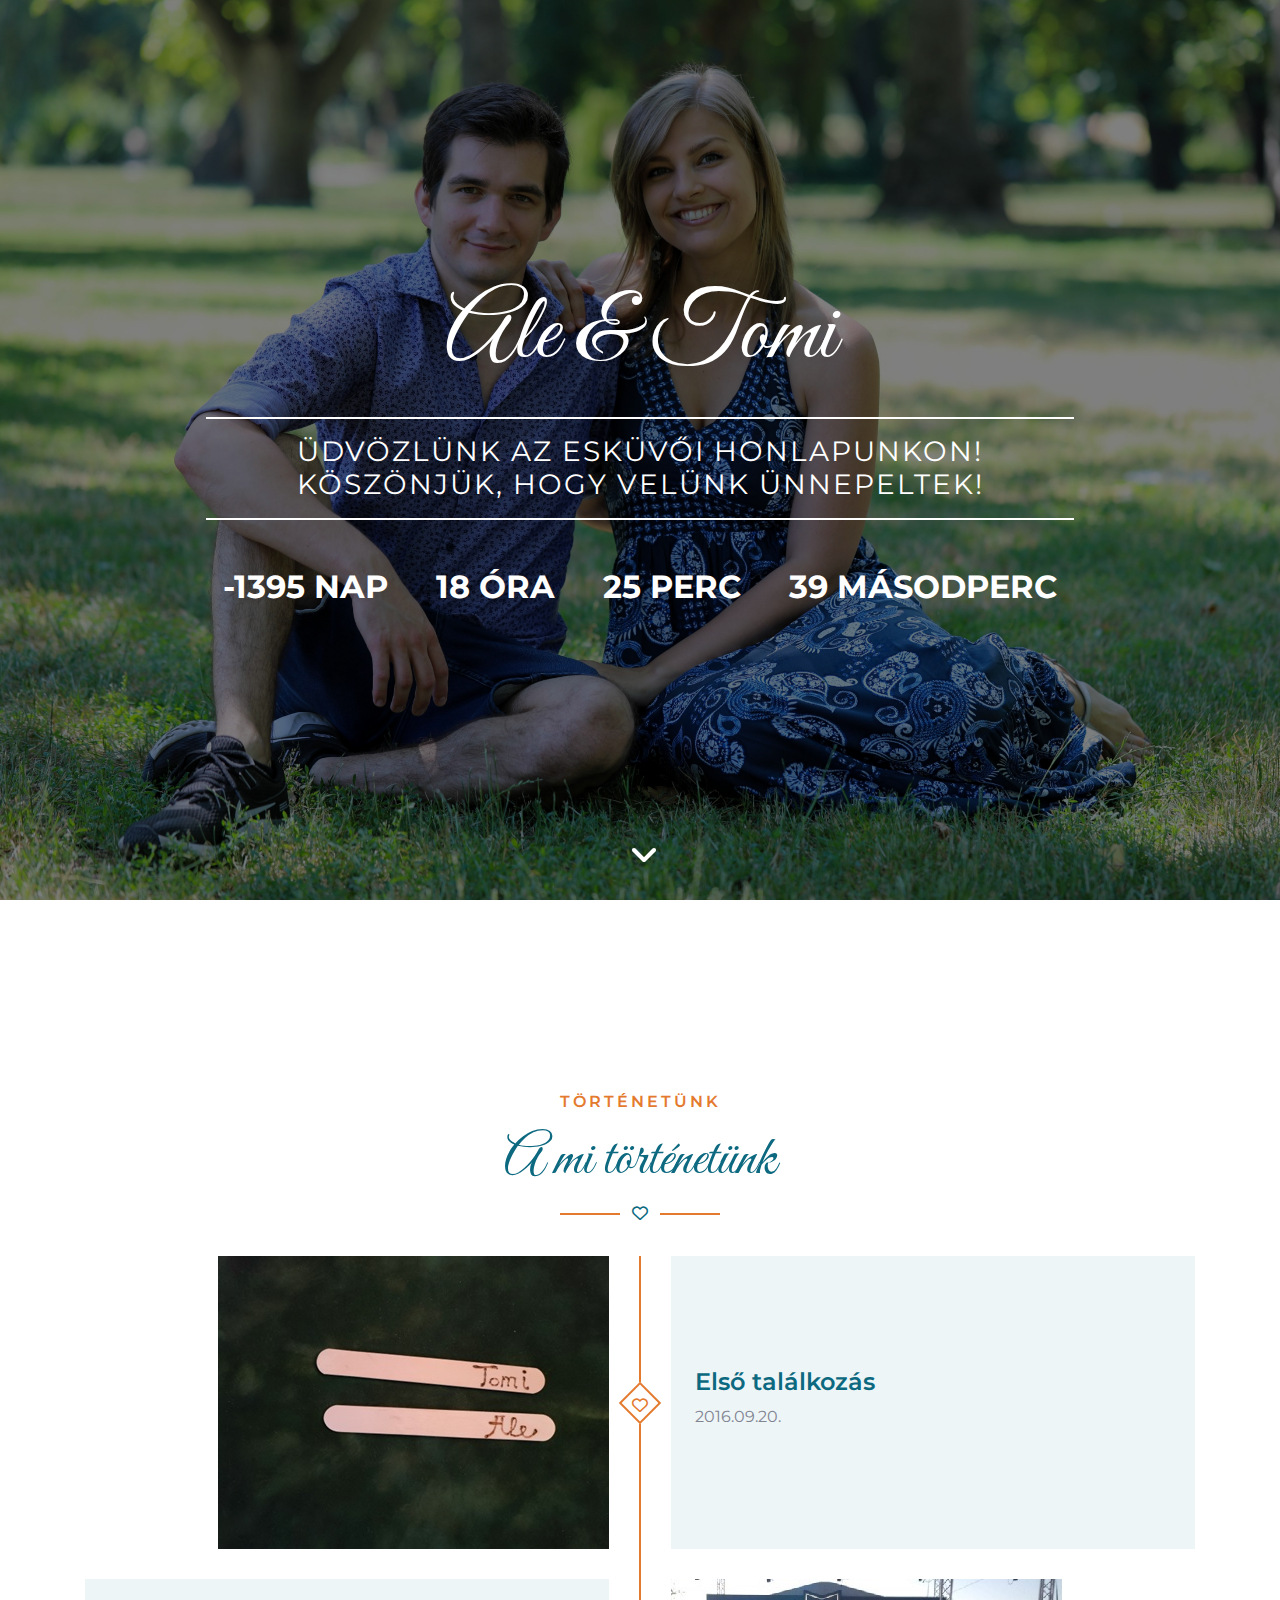
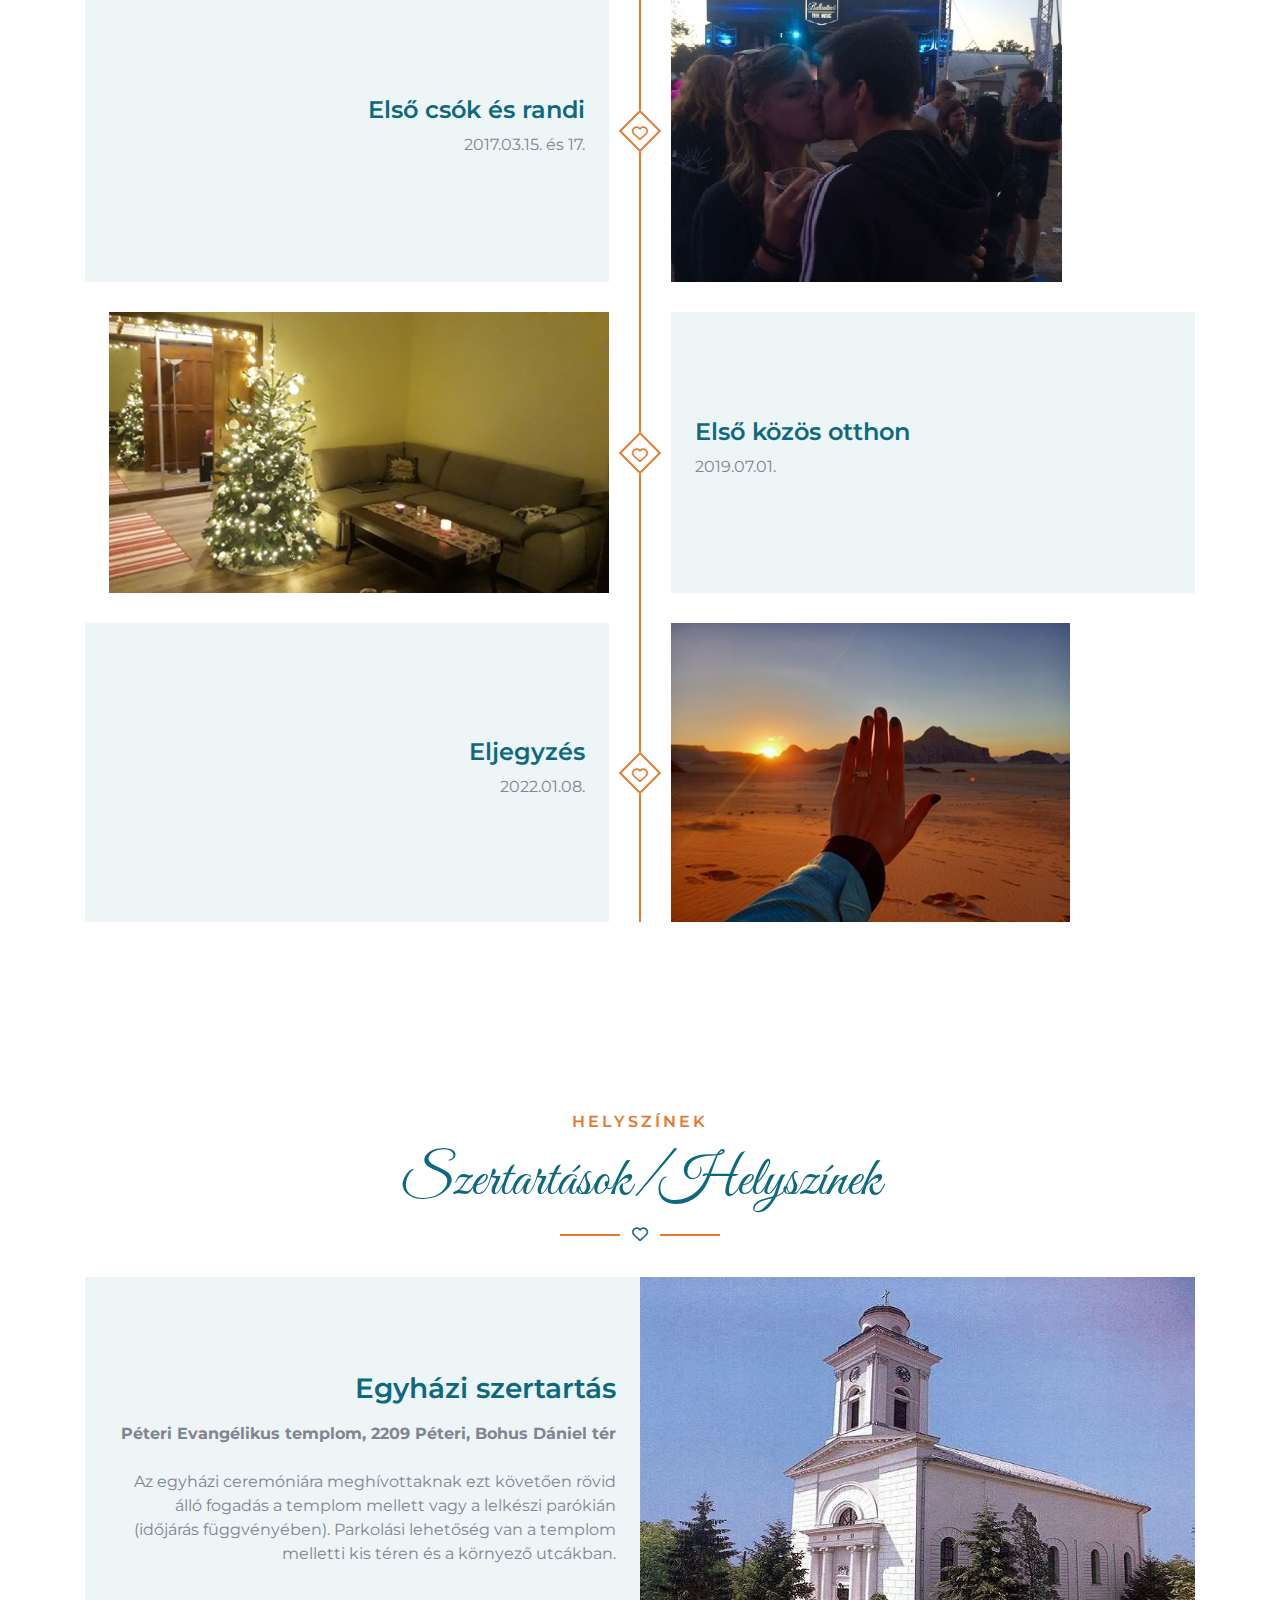
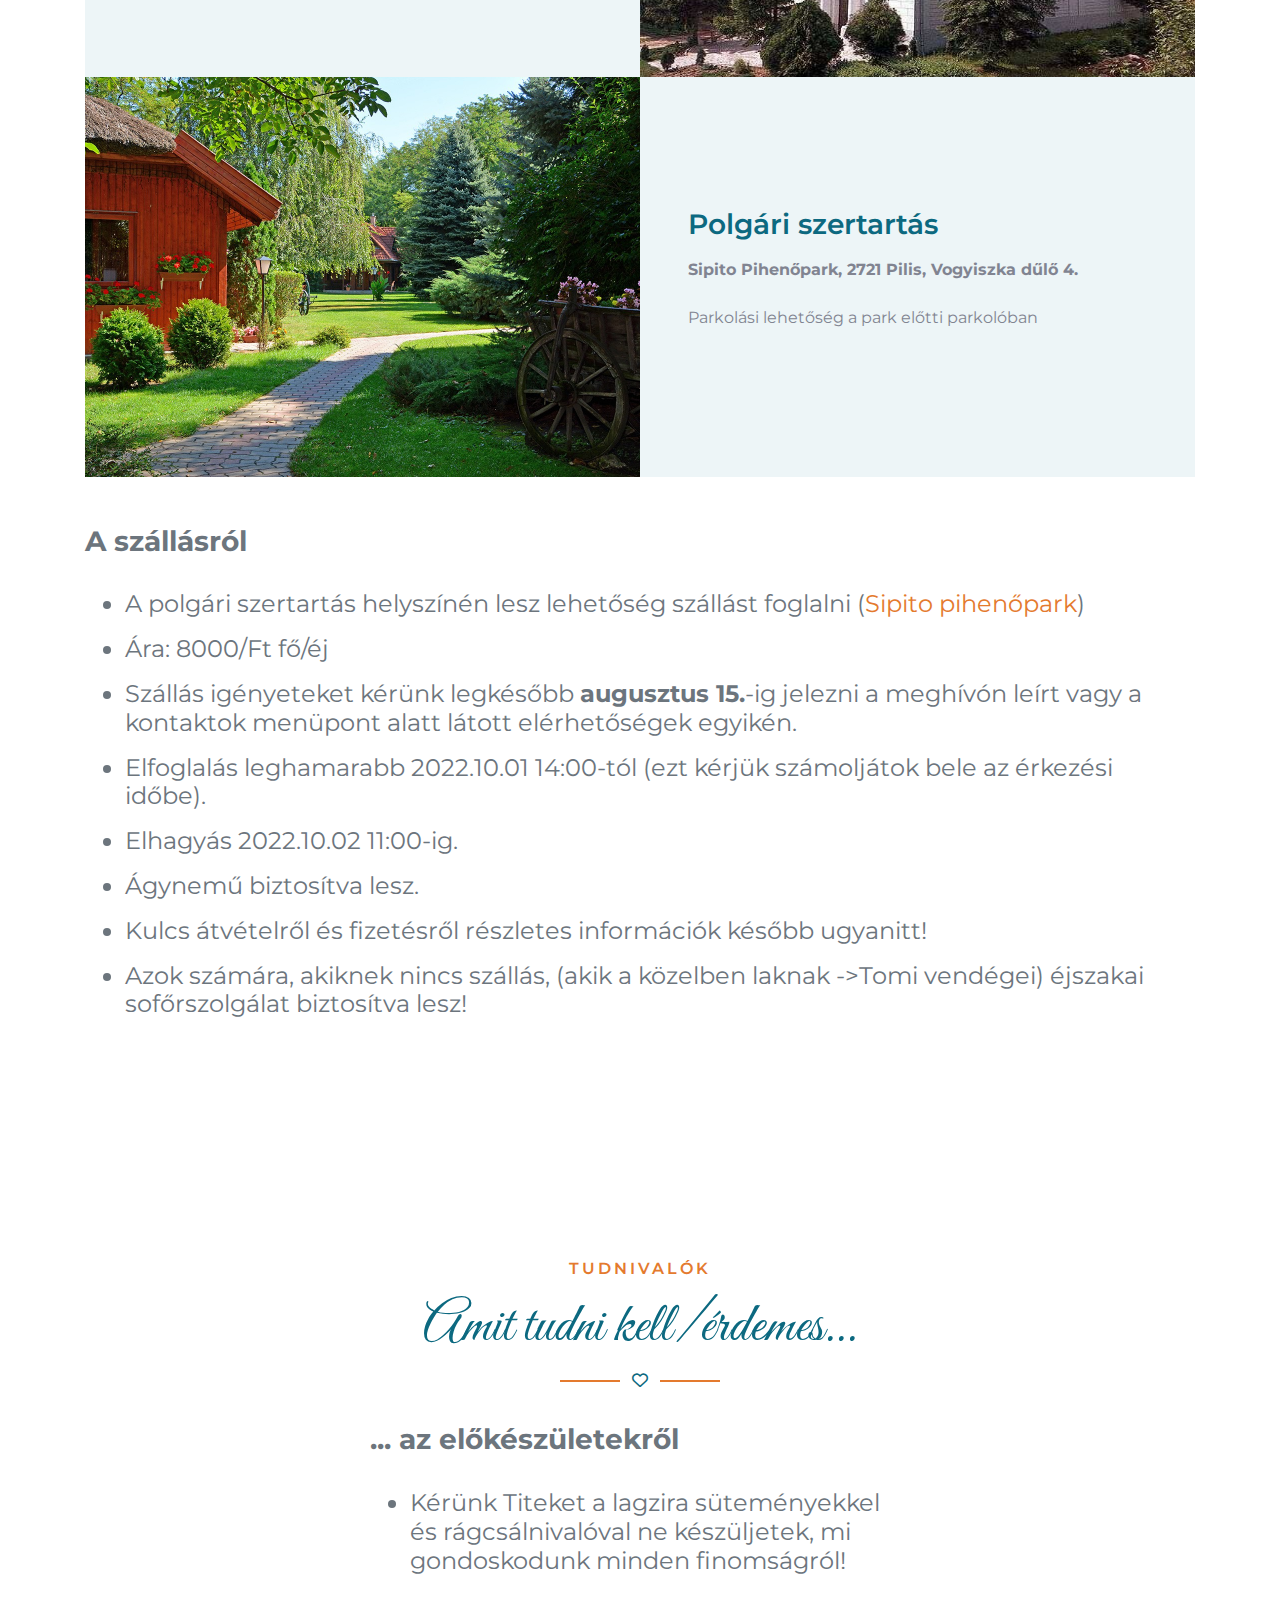
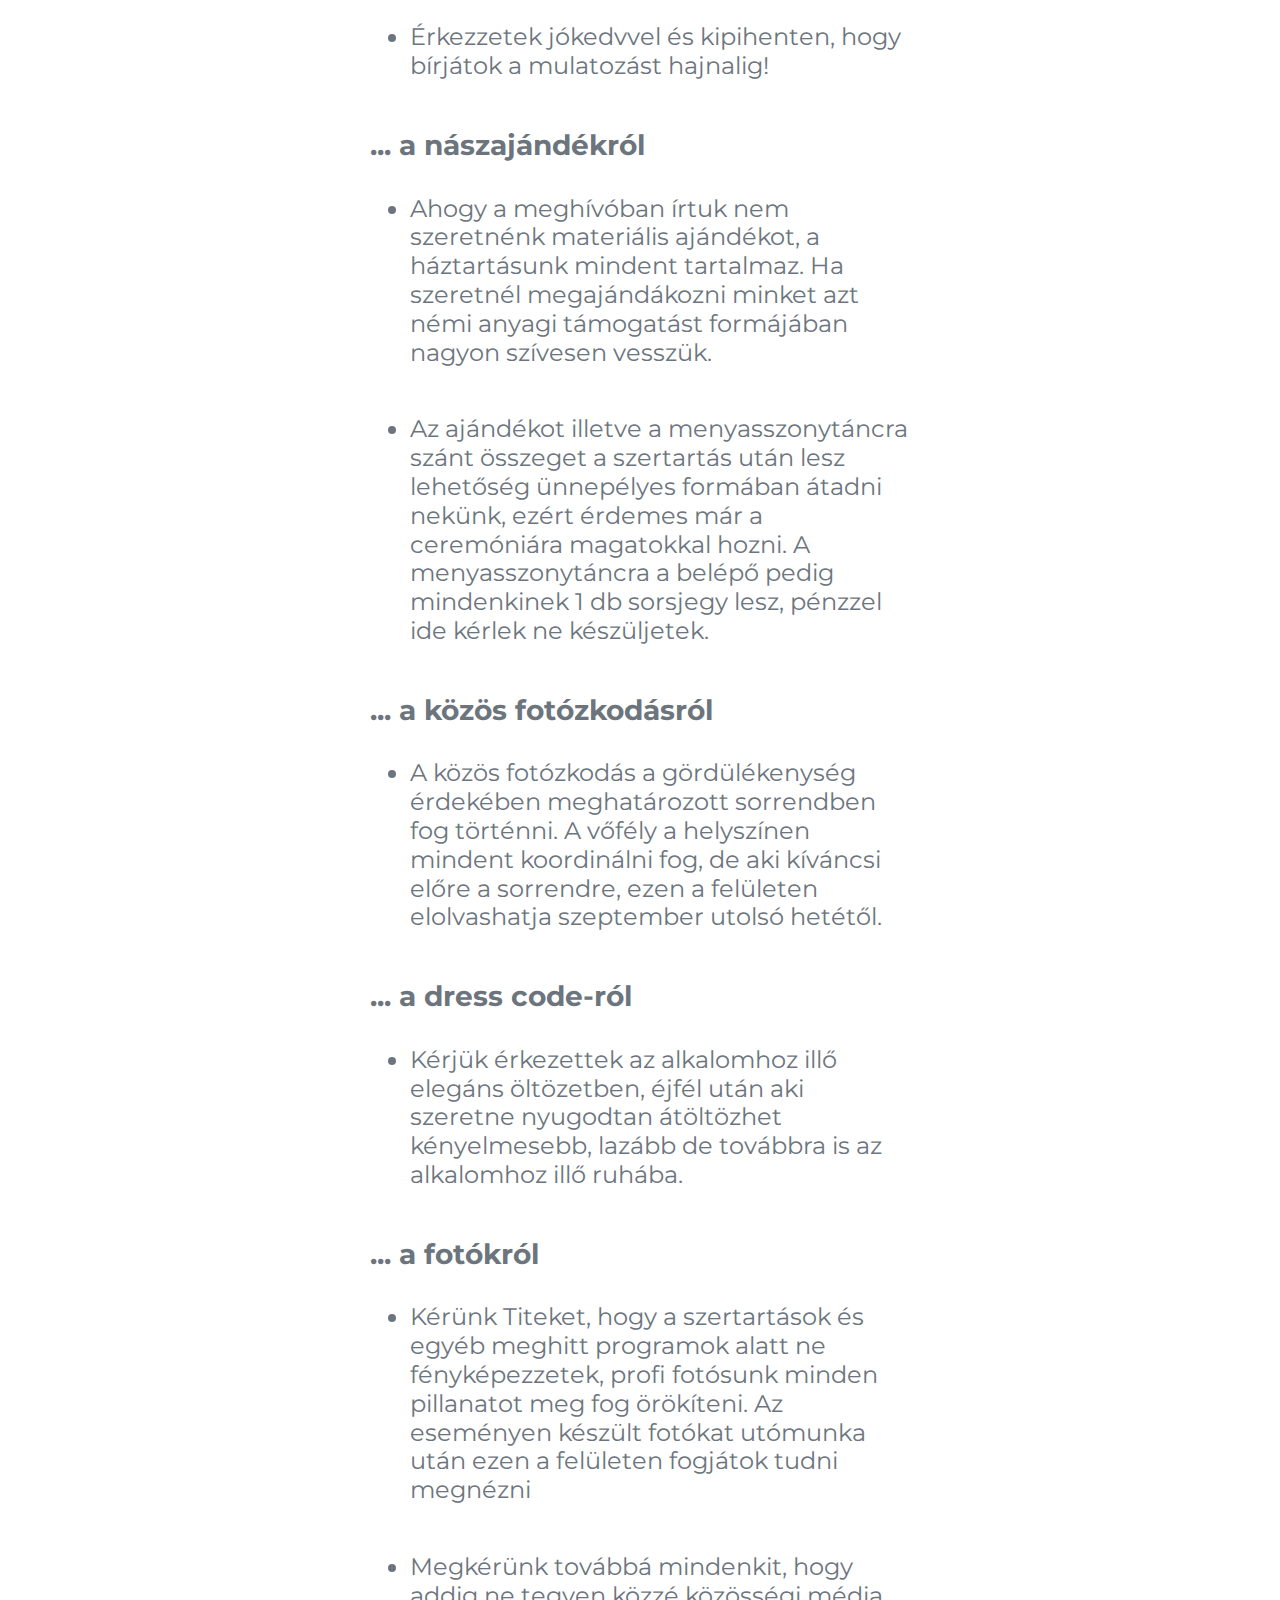
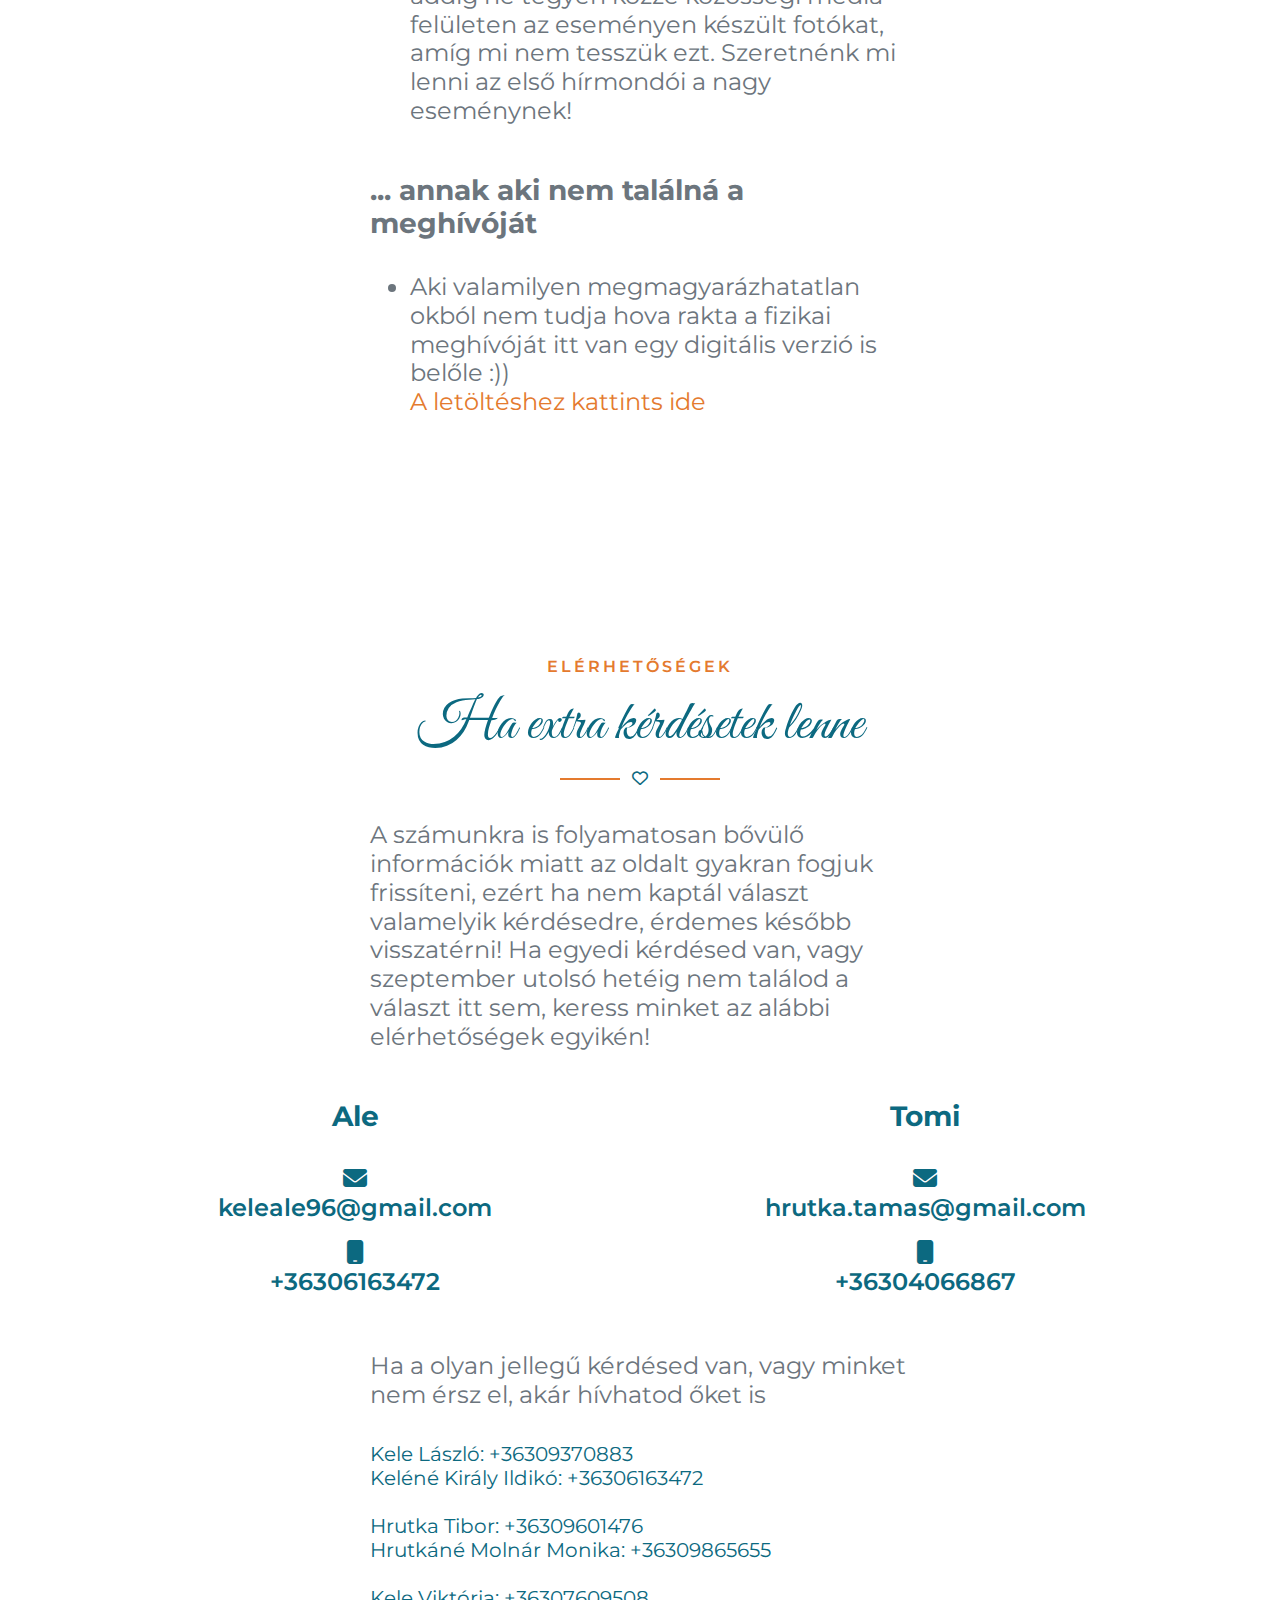
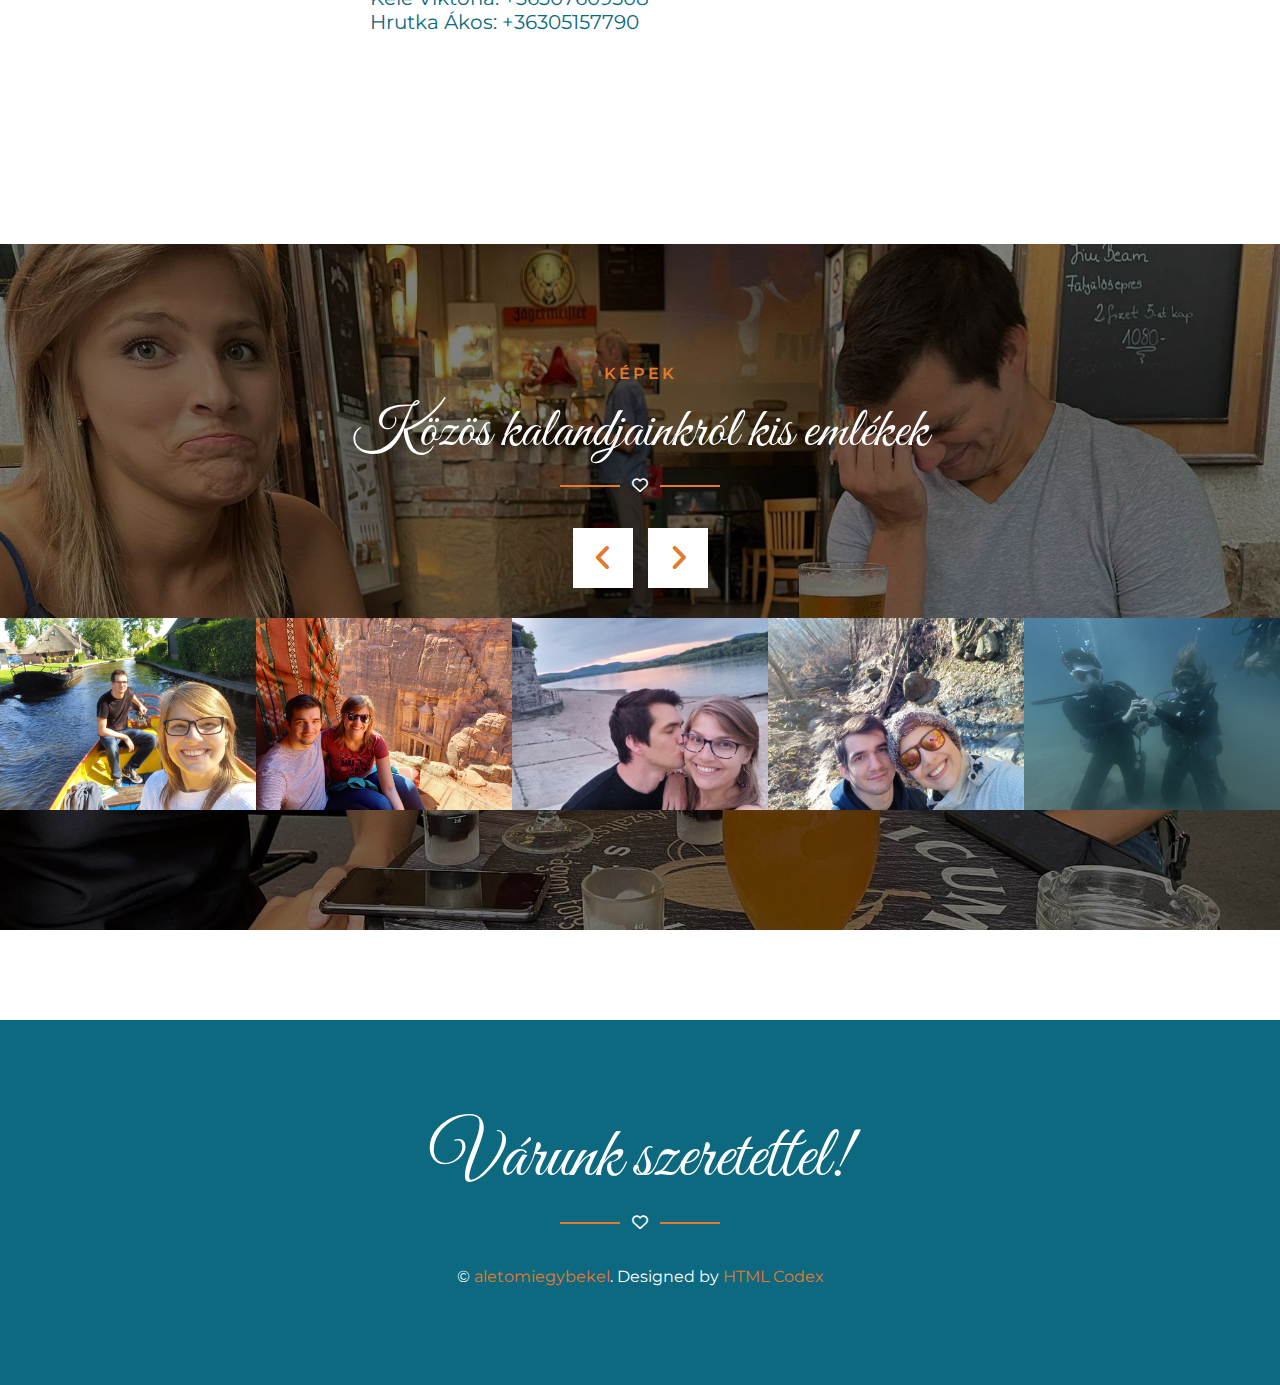
==== commit 2a46b35d: "Move gallery to the end" ====
--- a/index.html
+++ b/index.html
@@ -204,61 +204,6 @@
     <!-- Places End -->
 
 
-    <!-- Gallery Start -->
-    <div class="container-fluid bg-gallery" id="gallery" style="padding: 120px 0; margin: 90px 0;">
-        <div class="section-title position-relative text-center" style="margin-bottom: 120px;">
-            <h6 class="text-uppercase text-primary mb-3" style="letter-spacing: 3px;">Képek</h6>
-            <h1 class="font-secondary display-4 text-white">Közös kalandjainkról kis emlékek</h1>
-            <i class="far fa-heart text-white"></i>
-        </div>
-        <div class="owl-carousel gallery-carousel">
-            <div class="gallery-item">
-                <img class="img-fluid w-100" src="img/gallery-1.jpg" alt="">
-                <a href="img/gallery-1.jpg" data-lightbox="gallery">
-                    <i class="fa fa-2x fa-plus text-white"></i>
-                </a>
-            </div>
-            <div class="gallery-item">
-                <img class="img-fluid w-100" src="img/gallery-2.jpg" alt="">
-                <a href="img/gallery-2.jpg" data-lightbox="gallery">
-                    <i class="fa fa-2x fa-plus text-white"></i>
-                </a>
-            </div>
-            <div class="gallery-item">
-                <img class="img-fluid" src="img/gallery-3.jpg" alt="">
-                <a href="img/gallery-3.jpg" data-lightbox="gallery">
-                    <i class="fa fa-2x fa-plus text-white"></i>
-                </a>
-            </div>
-            <div class="gallery-item">
-                <img class="img-fluid w-100" src="img/gallery-4.jpg" alt="">
-                <a href="img/gallery-4.jpg" data-lightbox="gallery">
-                    <i class="fa fa-2x fa-plus text-white"></i>
-                </a>
-            </div>
-            <div class="gallery-item">
-                <img class="img-fluid w-100" src="img/gallery-5.jpg" alt="">
-                <a href="img/gallery-5.jpg" data-lightbox="gallery">
-                    <i class="fa fa-2x fa-plus text-white"></i>
-                </a>
-            </div>
-            <div class="gallery-item">
-                <img class="img-fluid w-100" src="img/gallery-6.jpg" alt="">
-                <a href="img/gallery-6.jpg" data-lightbox="gallery">
-                    <i class="fa fa-2x fa-plus text-white"></i>
-                </a>
-            </div>
-            <div class="gallery-item">
-                <img class="img-fluid w-100" src="img/gallery-7.jpg" alt="">
-                <a href="img/gallery-7.jpg" data-lightbox="gallery">
-                    <i class="fa fa-2x fa-plus text-white"></i>
-                </a>
-            </div>
-        </div>
-    </div>
-    <!-- Gallery End -->
-
-
     <!-- Infos Start -->
     <div class="container-fluid py-5" id="infos">
         <div class="container py-5">
@@ -339,7 +284,7 @@
             </div>
             <div class="row justify-content-center">
                 <div class="col-md-6 text-left">
-                    <h3 class="font-weight-bold text-muted mb-3 pb-3">... aki nem találná a meghívóját</h3>
+                    <h3 class="font-weight-bold text-muted mb-3 pb-3">... annak aki nem találná a meghívóját</h3>
                     <h4 class="font-weight-normal text-muted mb-3 pb-3">
                         <ul>
                             <li>Aki valamilyen megmagyarázhatatlan okból nem tudja hova rakta a fizikai meghívóját itt
@@ -395,7 +340,7 @@
                     </h4>
                     <h5 class="font-weight-normal mb-4">
                         Kele László: +36309370883 <br>
-                        Keléné Király Ildikó: +36303356011
+                        Keléné Király Ildikó: +36306163472
                     </h5>
                     <h5 class="font-weight-normal mb-4">
                         Hrutka Tibor: +36309601476 <br>
@@ -410,6 +355,60 @@
         </div>
     </div>
 
+    <!-- Gallery Start -->
+    <div class="container-fluid bg-gallery" id="gallery" style="padding: 120px 0; margin: 90px 0;">
+        <div class="section-title position-relative text-center" style="margin-bottom: 120px;">
+            <h6 class="text-uppercase text-primary mb-3" style="letter-spacing: 3px;">Képek</h6>
+            <h1 class="font-secondary display-4 text-white">Közös kalandjainkról kis emlékek</h1>
+            <i class="far fa-heart text-white"></i>
+        </div>
+        <div class="owl-carousel gallery-carousel">
+            <div class="gallery-item">
+                <img class="img-fluid w-100" src="img/gallery-1.jpg" alt="">
+                <a href="img/gallery-1.jpg" data-lightbox="gallery">
+                    <i class="fa fa-2x fa-plus text-white"></i>
+                </a>
+            </div>
+            <div class="gallery-item">
+                <img class="img-fluid w-100" src="img/gallery-2.jpg" alt="">
+                <a href="img/gallery-2.jpg" data-lightbox="gallery">
+                    <i class="fa fa-2x fa-plus text-white"></i>
+                </a>
+            </div>
+            <div class="gallery-item">
+                <img class="img-fluid" src="img/gallery-3.jpg" alt="">
+                <a href="img/gallery-3.jpg" data-lightbox="gallery">
+                    <i class="fa fa-2x fa-plus text-white"></i>
+                </a>
+            </div>
+            <div class="gallery-item">
+                <img class="img-fluid w-100" src="img/gallery-4.jpg" alt="">
+                <a href="img/gallery-4.jpg" data-lightbox="gallery">
+                    <i class="fa fa-2x fa-plus text-white"></i>
+                </a>
+            </div>
+            <div class="gallery-item">
+                <img class="img-fluid w-100" src="img/gallery-5.jpg" alt="">
+                <a href="img/gallery-5.jpg" data-lightbox="gallery">
+                    <i class="fa fa-2x fa-plus text-white"></i>
+                </a>
+            </div>
+            <div class="gallery-item">
+                <img class="img-fluid w-100" src="img/gallery-6.jpg" alt="">
+                <a href="img/gallery-6.jpg" data-lightbox="gallery">
+                    <i class="fa fa-2x fa-plus text-white"></i>
+                </a>
+            </div>
+            <div class="gallery-item">
+                <img class="img-fluid w-100" src="img/gallery-7.jpg" alt="">
+                <a href="img/gallery-7.jpg" data-lightbox="gallery">
+                    <i class="fa fa-2x fa-plus text-white"></i>
+                </a>
+            </div>
+        </div>
+    </div>
+    <!-- Gallery End -->
+
     <!-- Footer Start -->
     <div class="container-fluid bg-dark text-white py-5" id="footer" style="margin-top: 90px;">
         <div class="container text-center py-5">
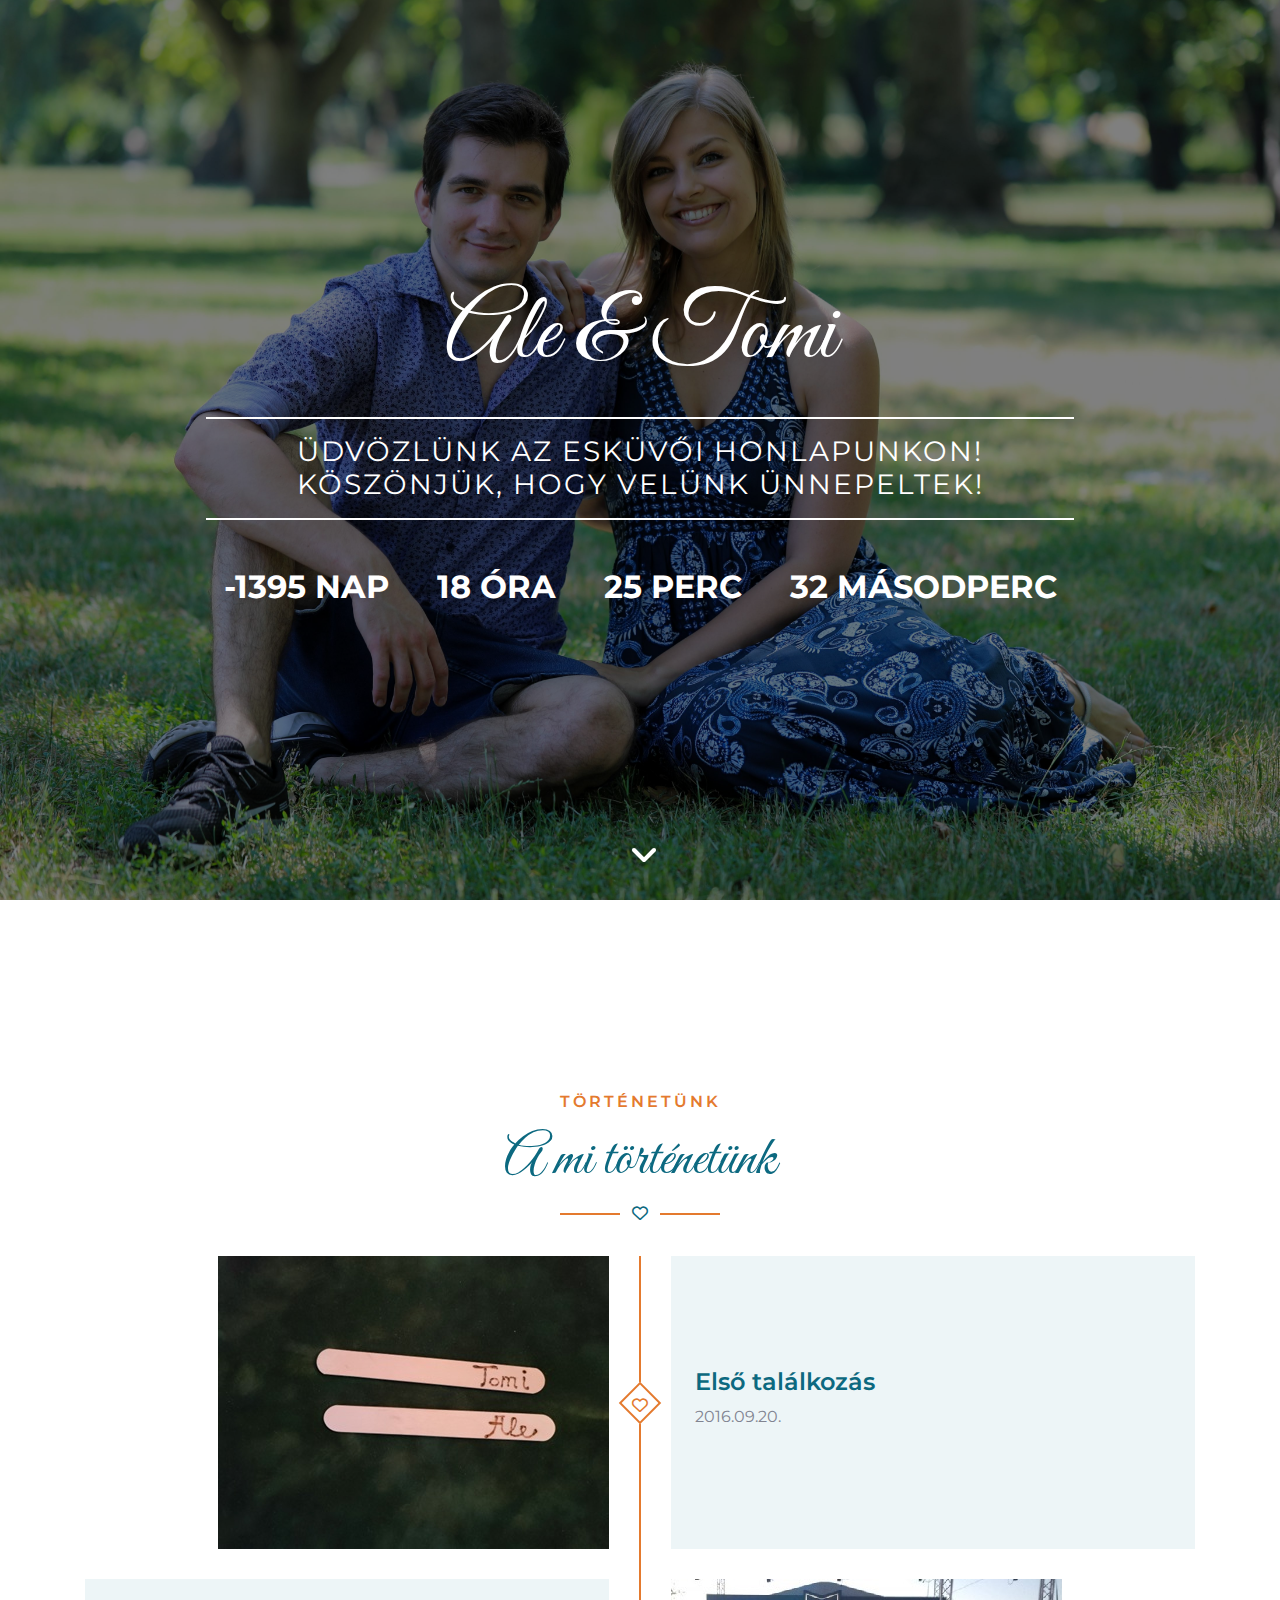
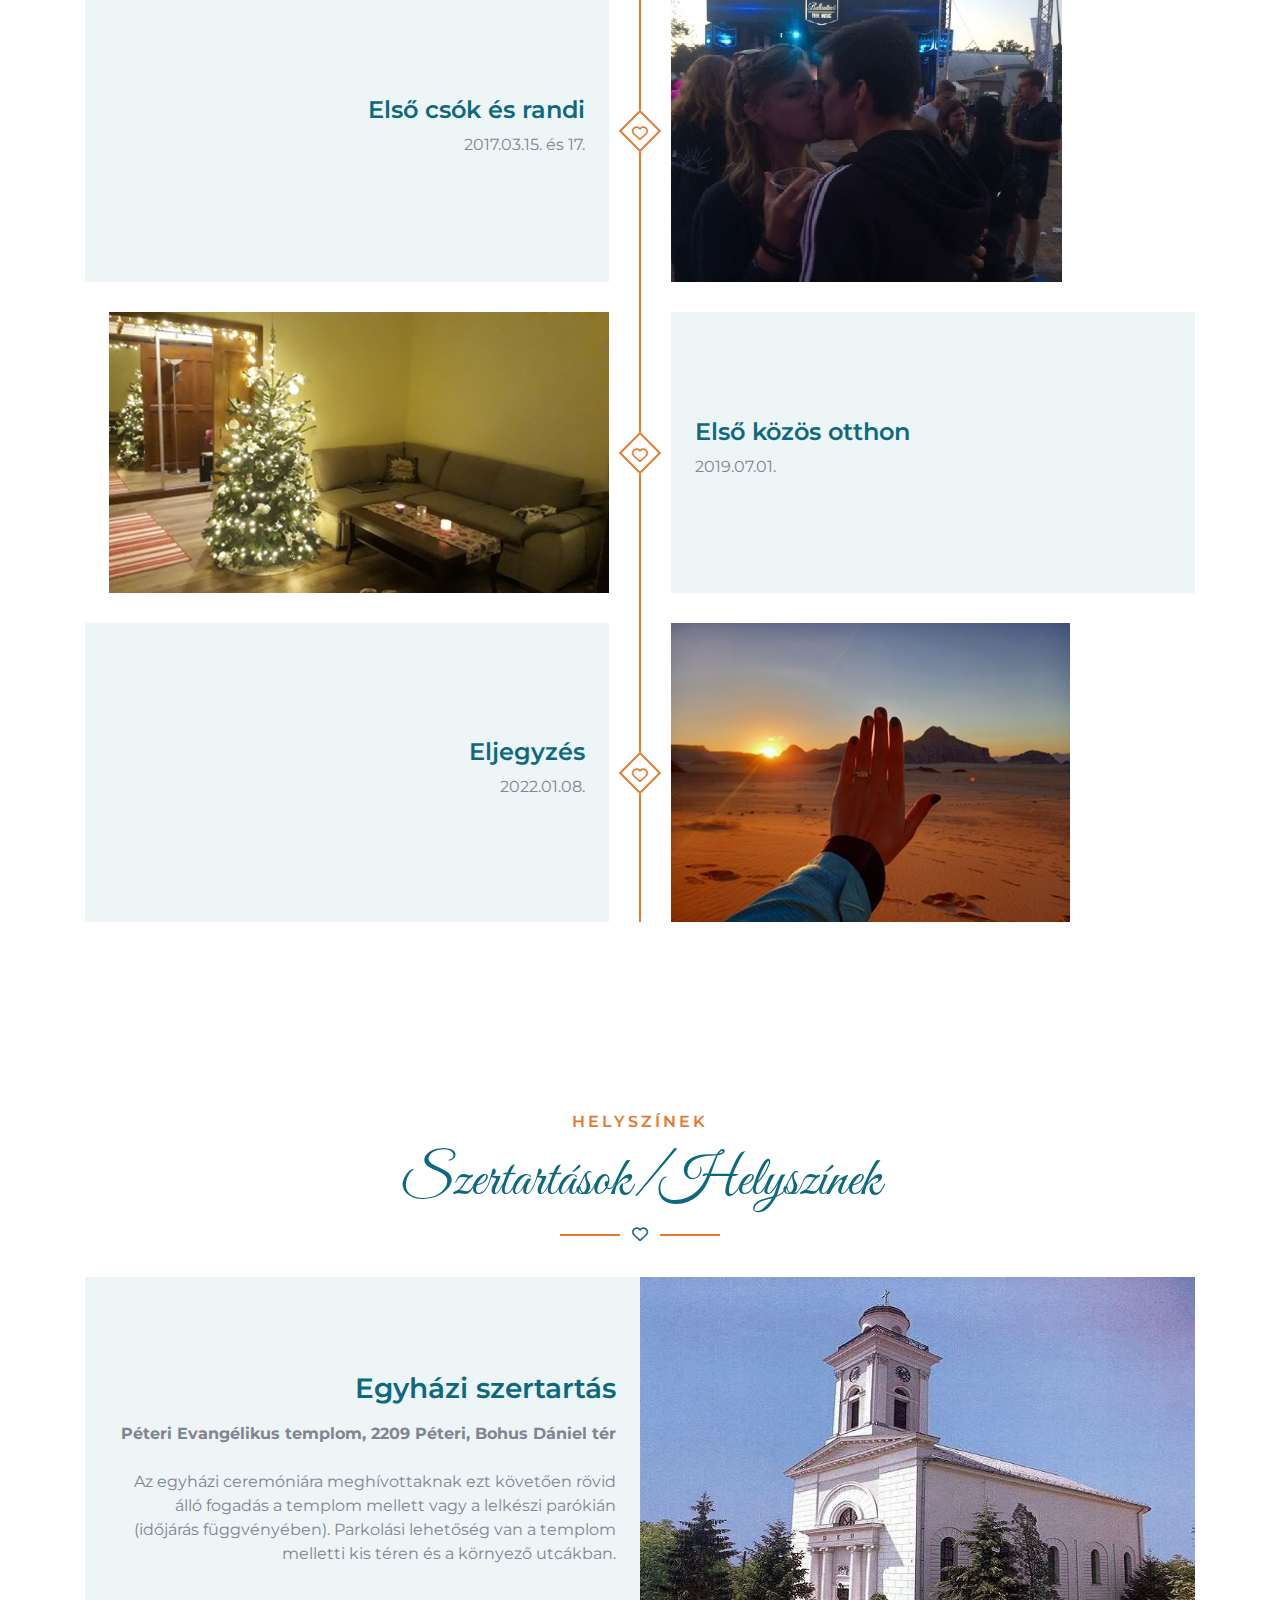
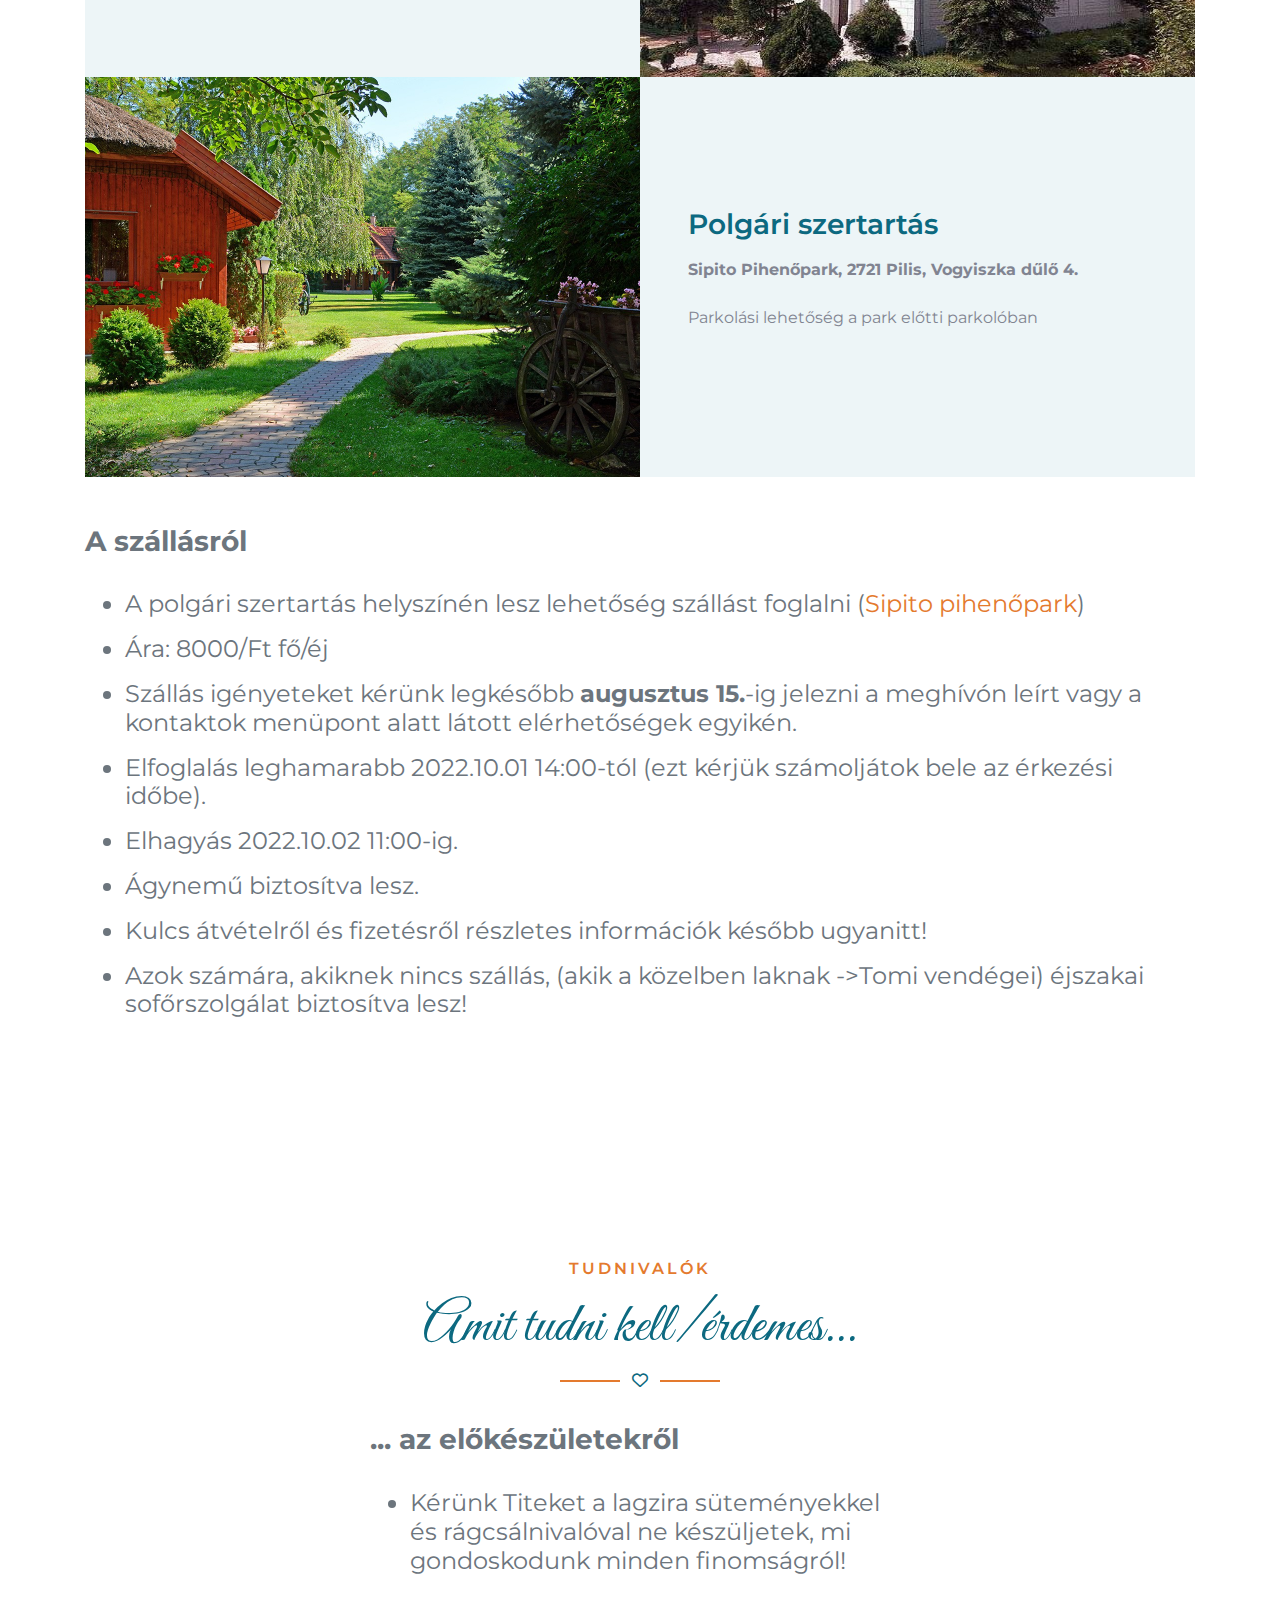
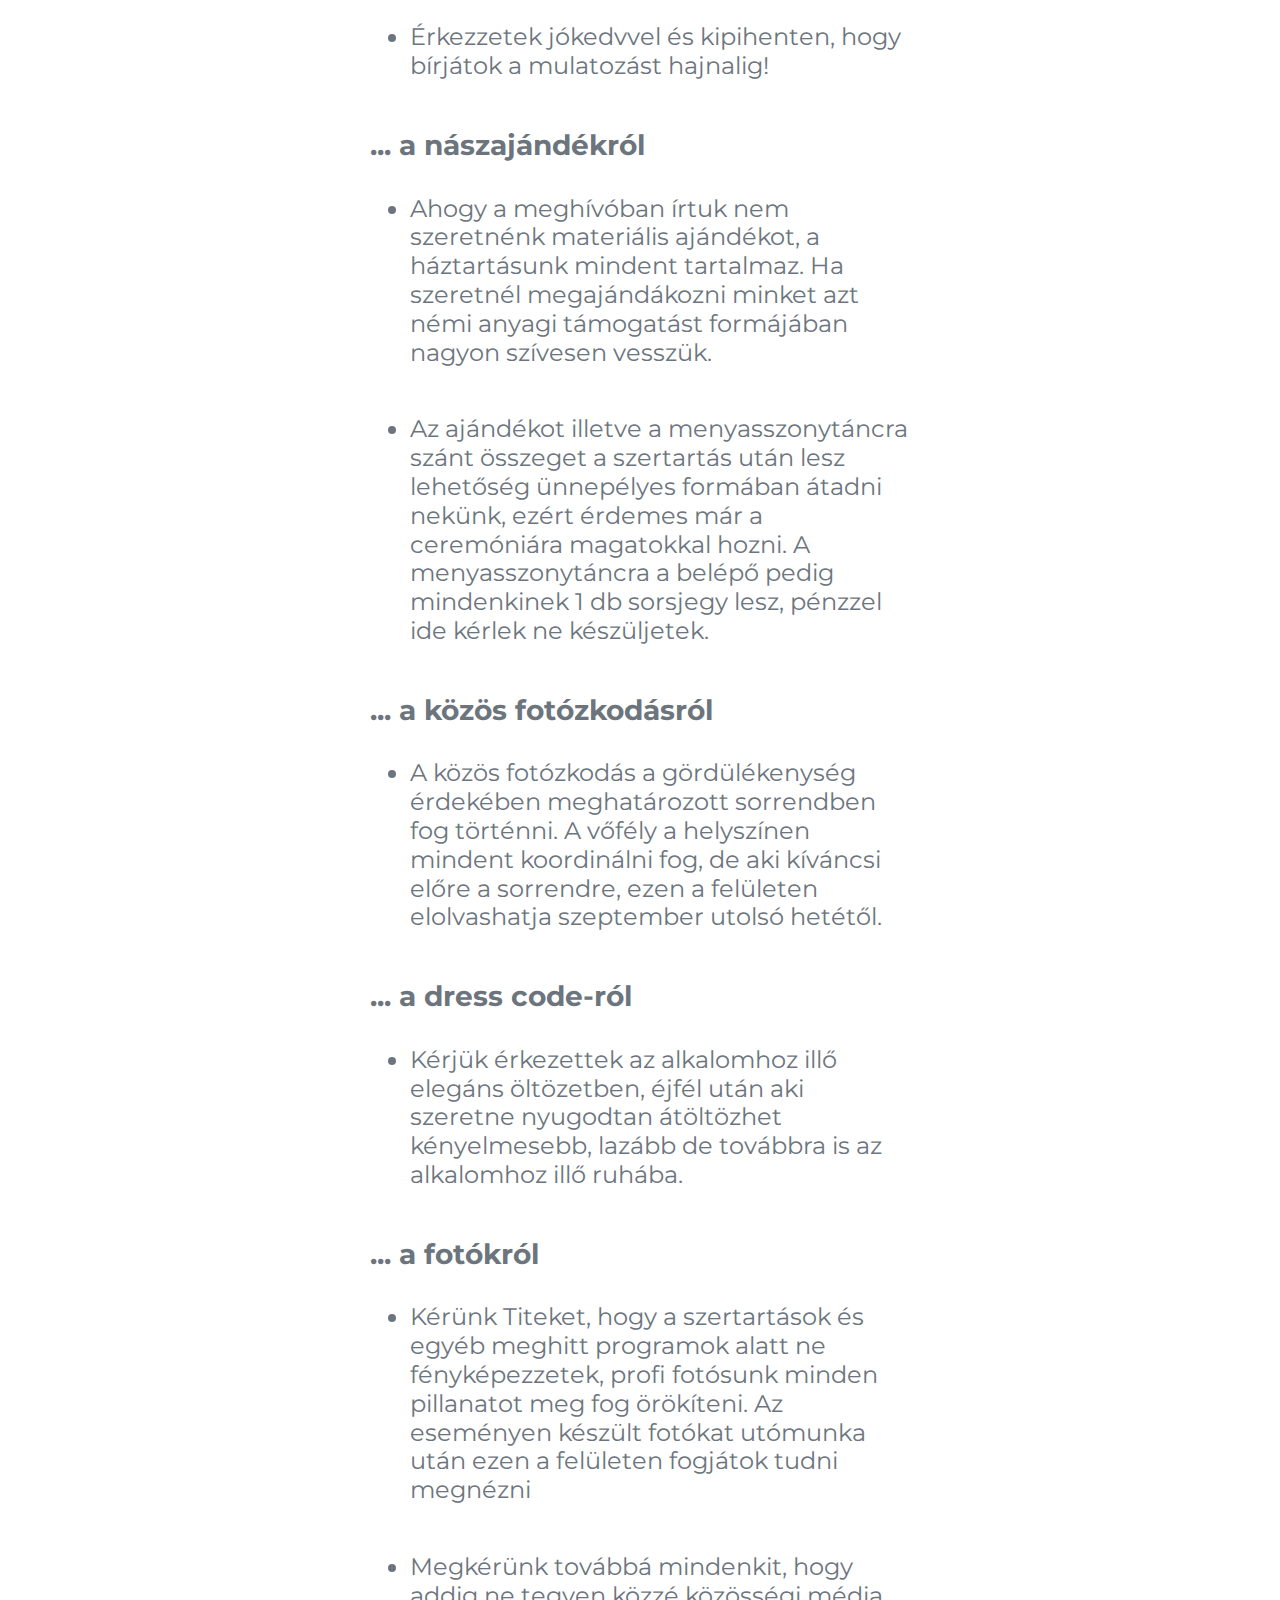
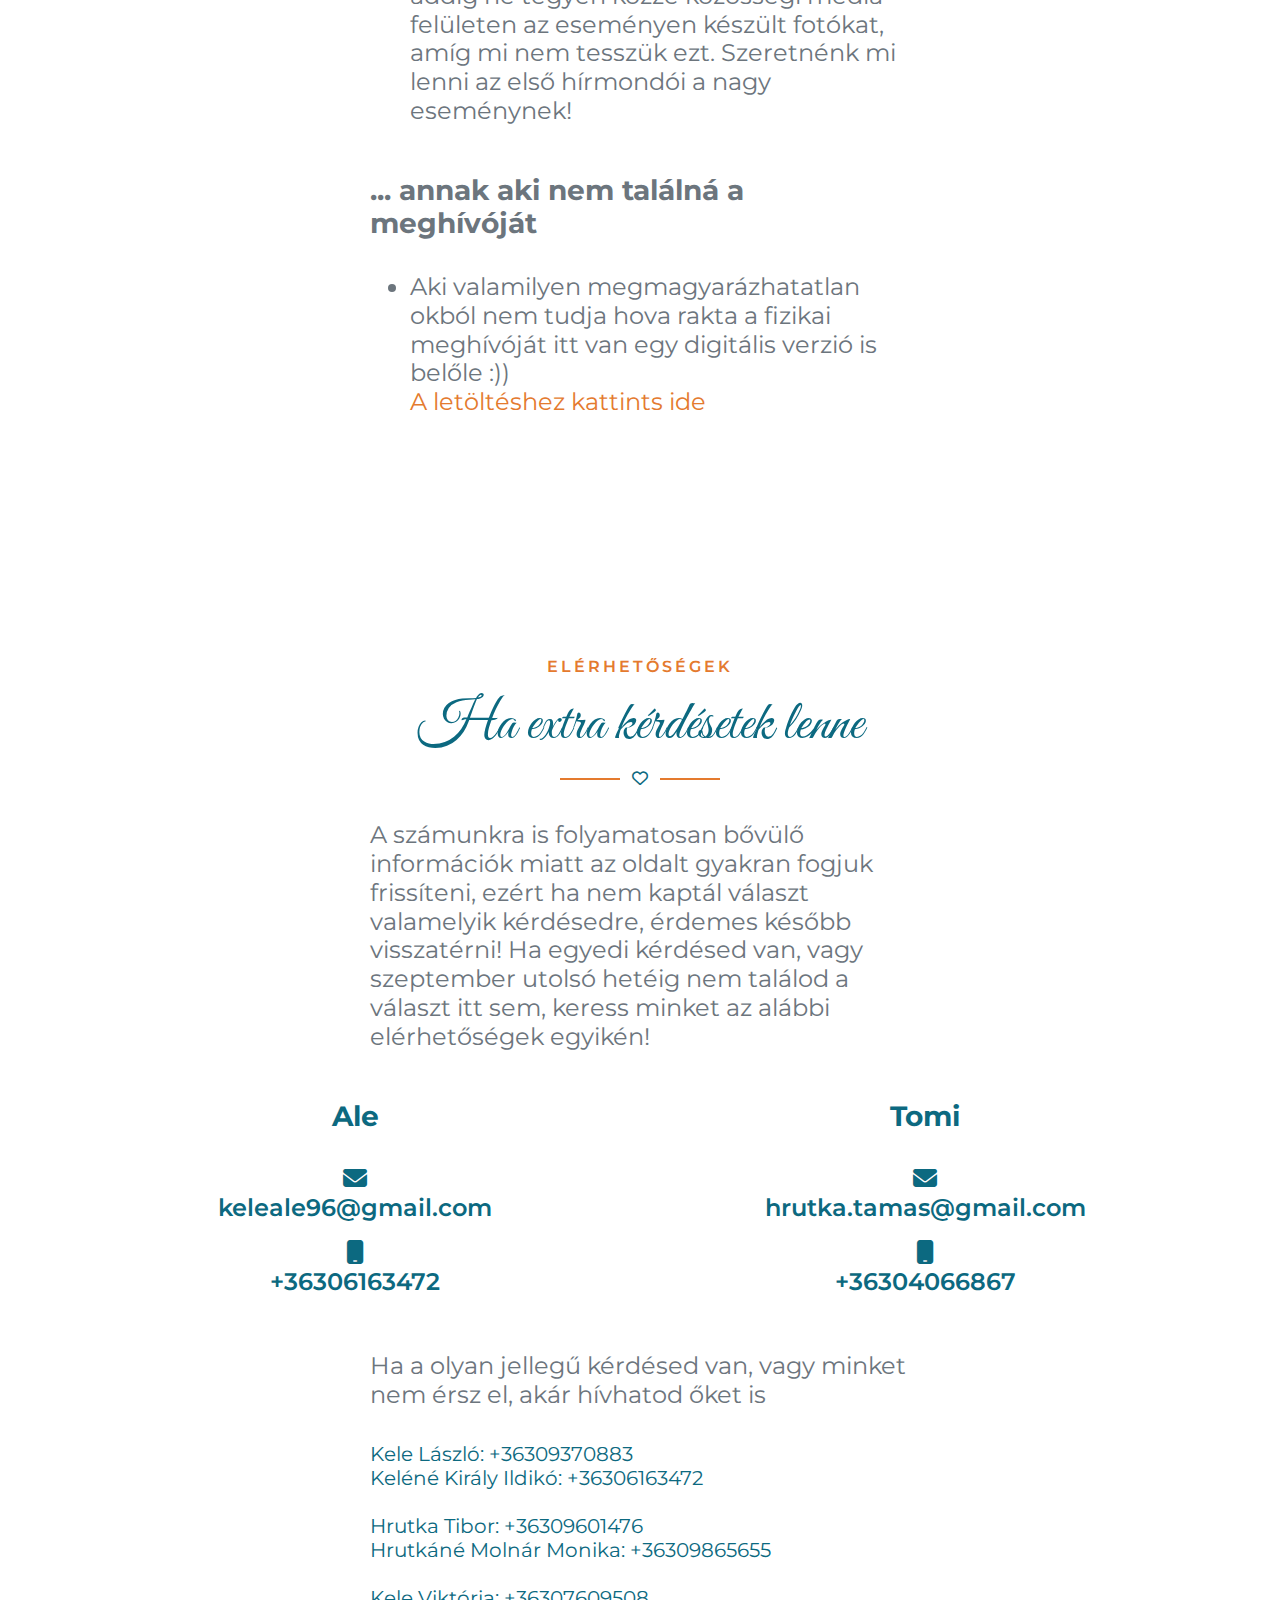
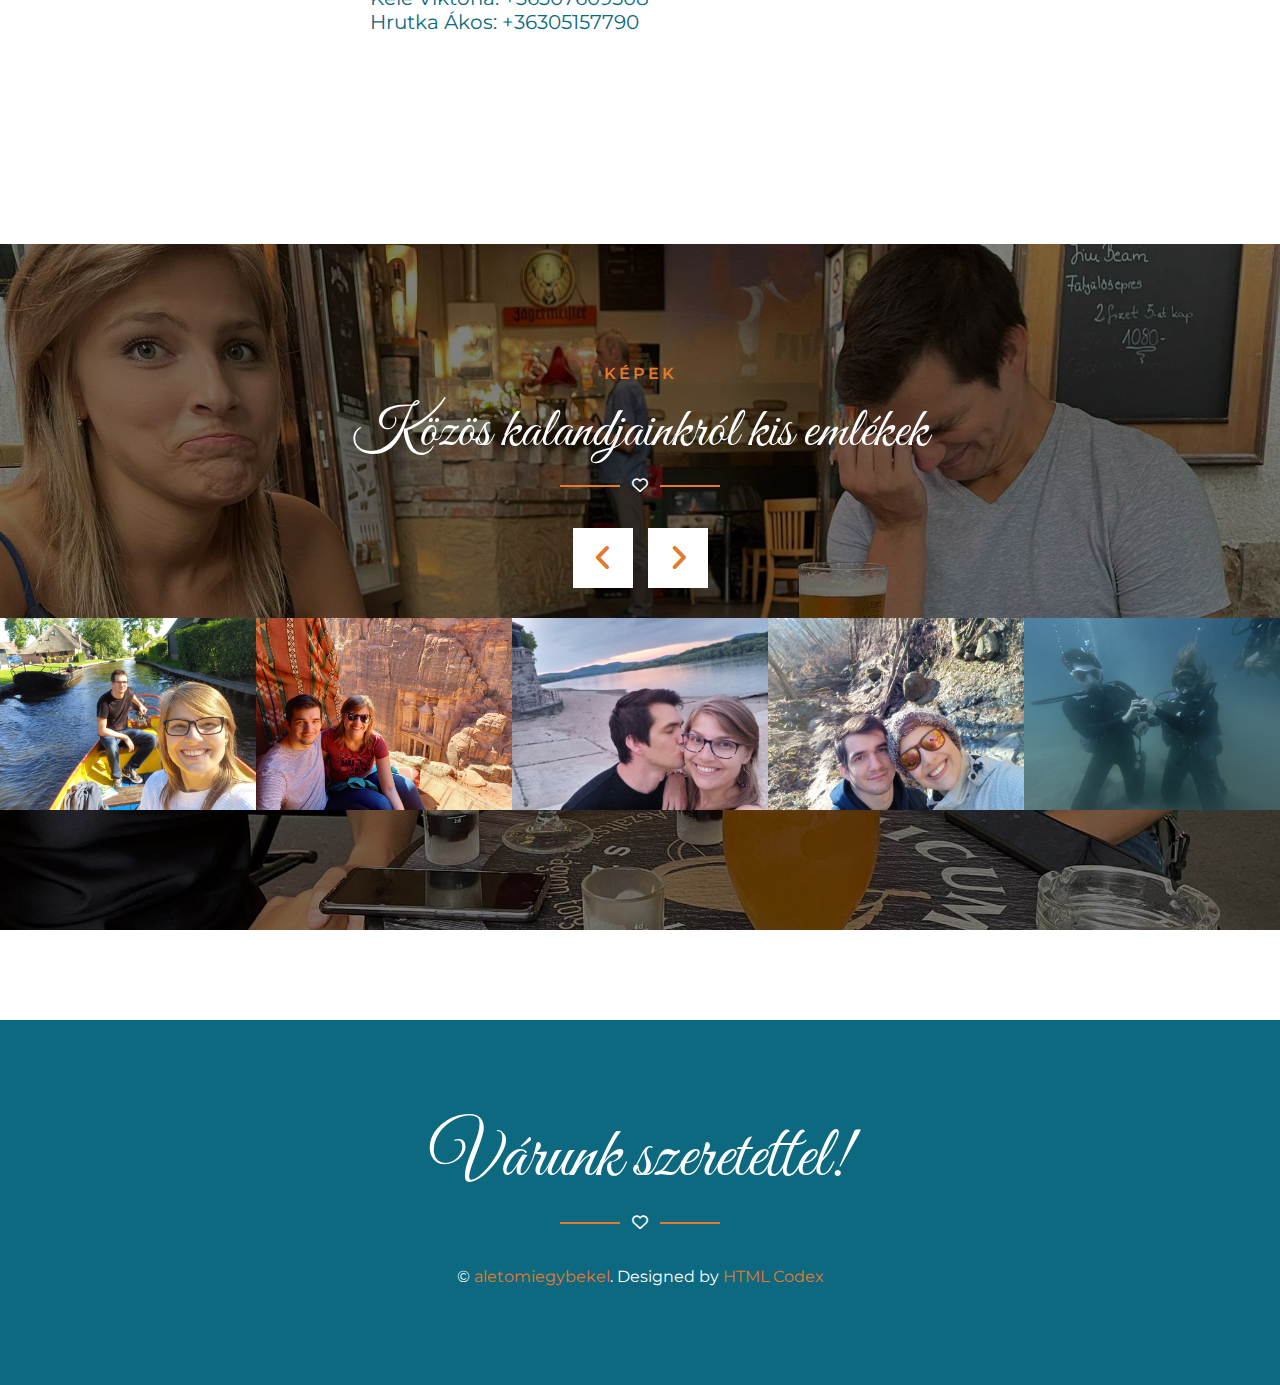
==== commit 485ccb93: "Reorganize menu structure" ====
--- a/index.html
+++ b/index.html
@@ -46,9 +46,9 @@
                 <h1 class="font-secondary text-white mb-n2">Ale <span class="text-primary">&</span> Tomi</h1>
             </a>
             <div class="navbar-nav mr-auto py-0">
-                <a href="#gallery" class="nav-item nav-link">Képeink</a>
                 <a href="#infos" class="nav-item nav-link">Tudni érdemes</a>
                 <a href="#contact" class="nav-item nav-link">Elérhetőségek</a>
+                <a href="#gallery" class="nav-item nav-link">Képeink</a>
             </div>
         </div>
     </nav>
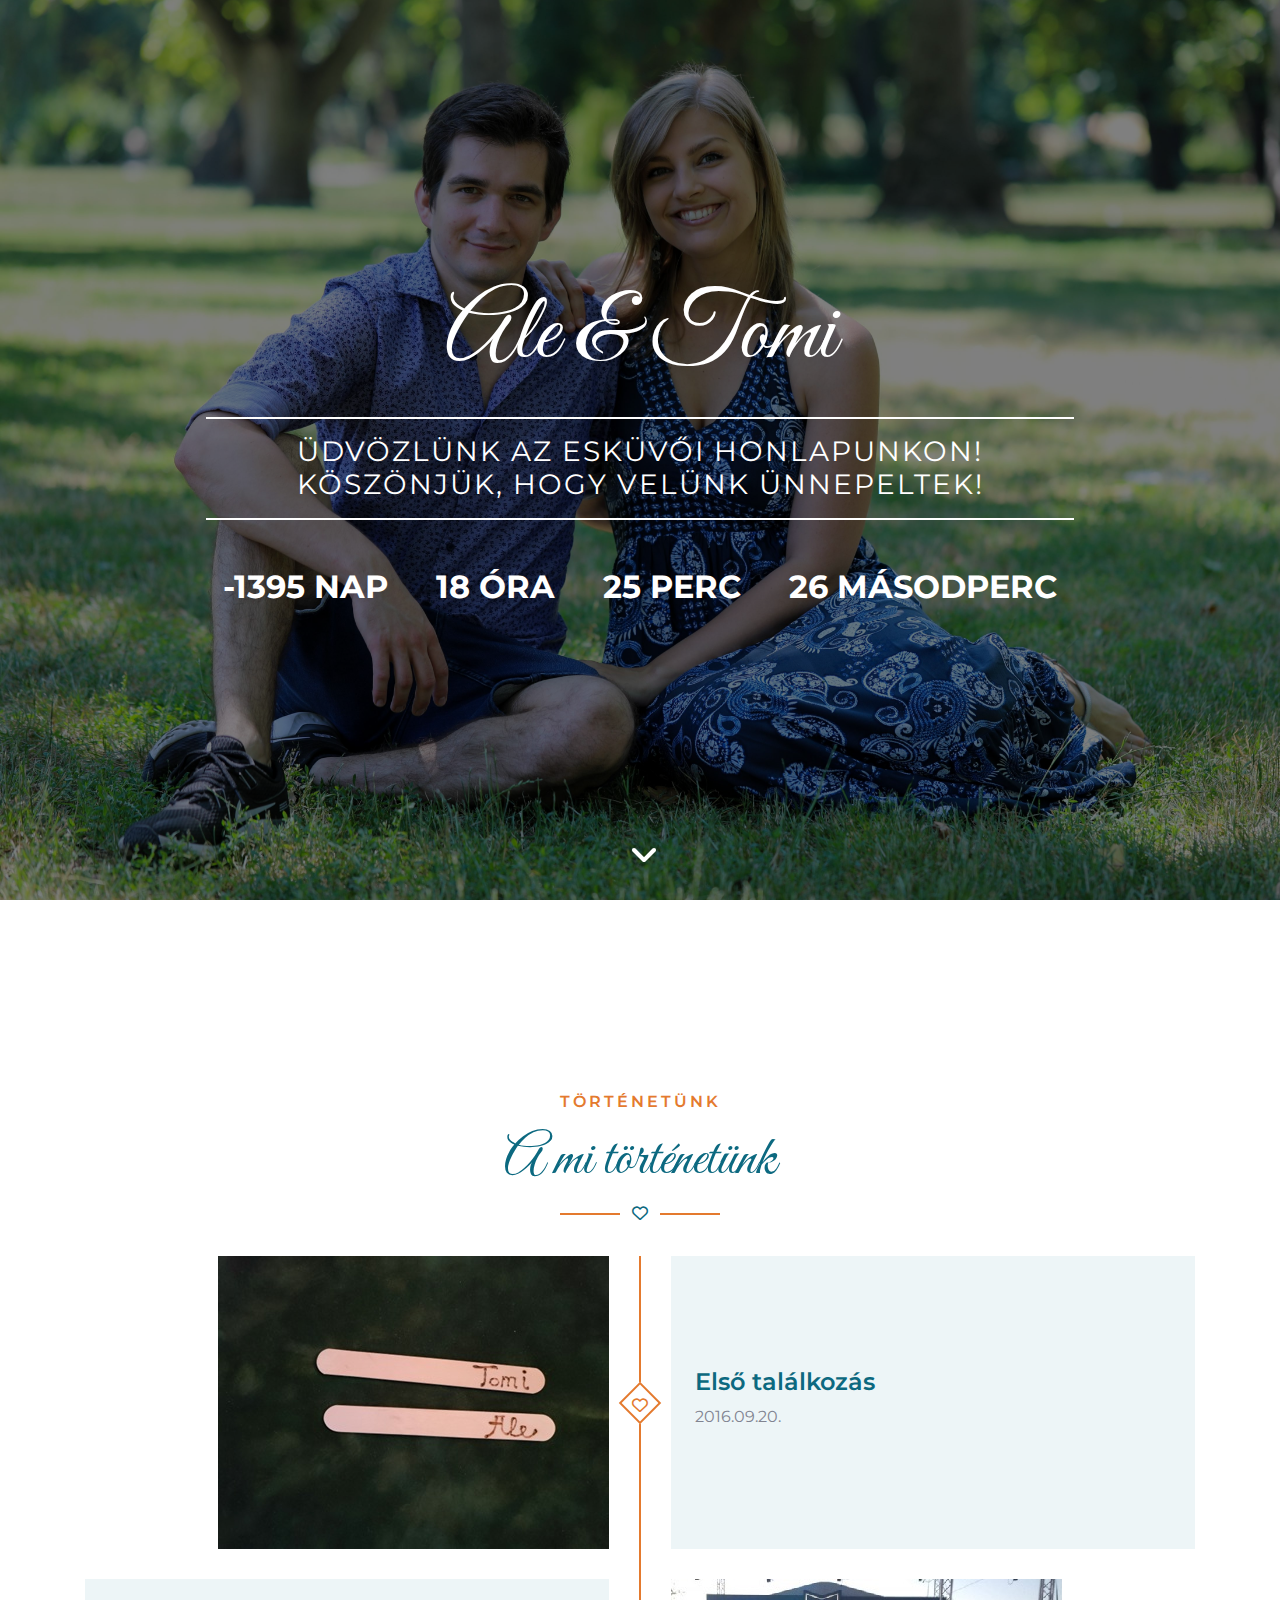
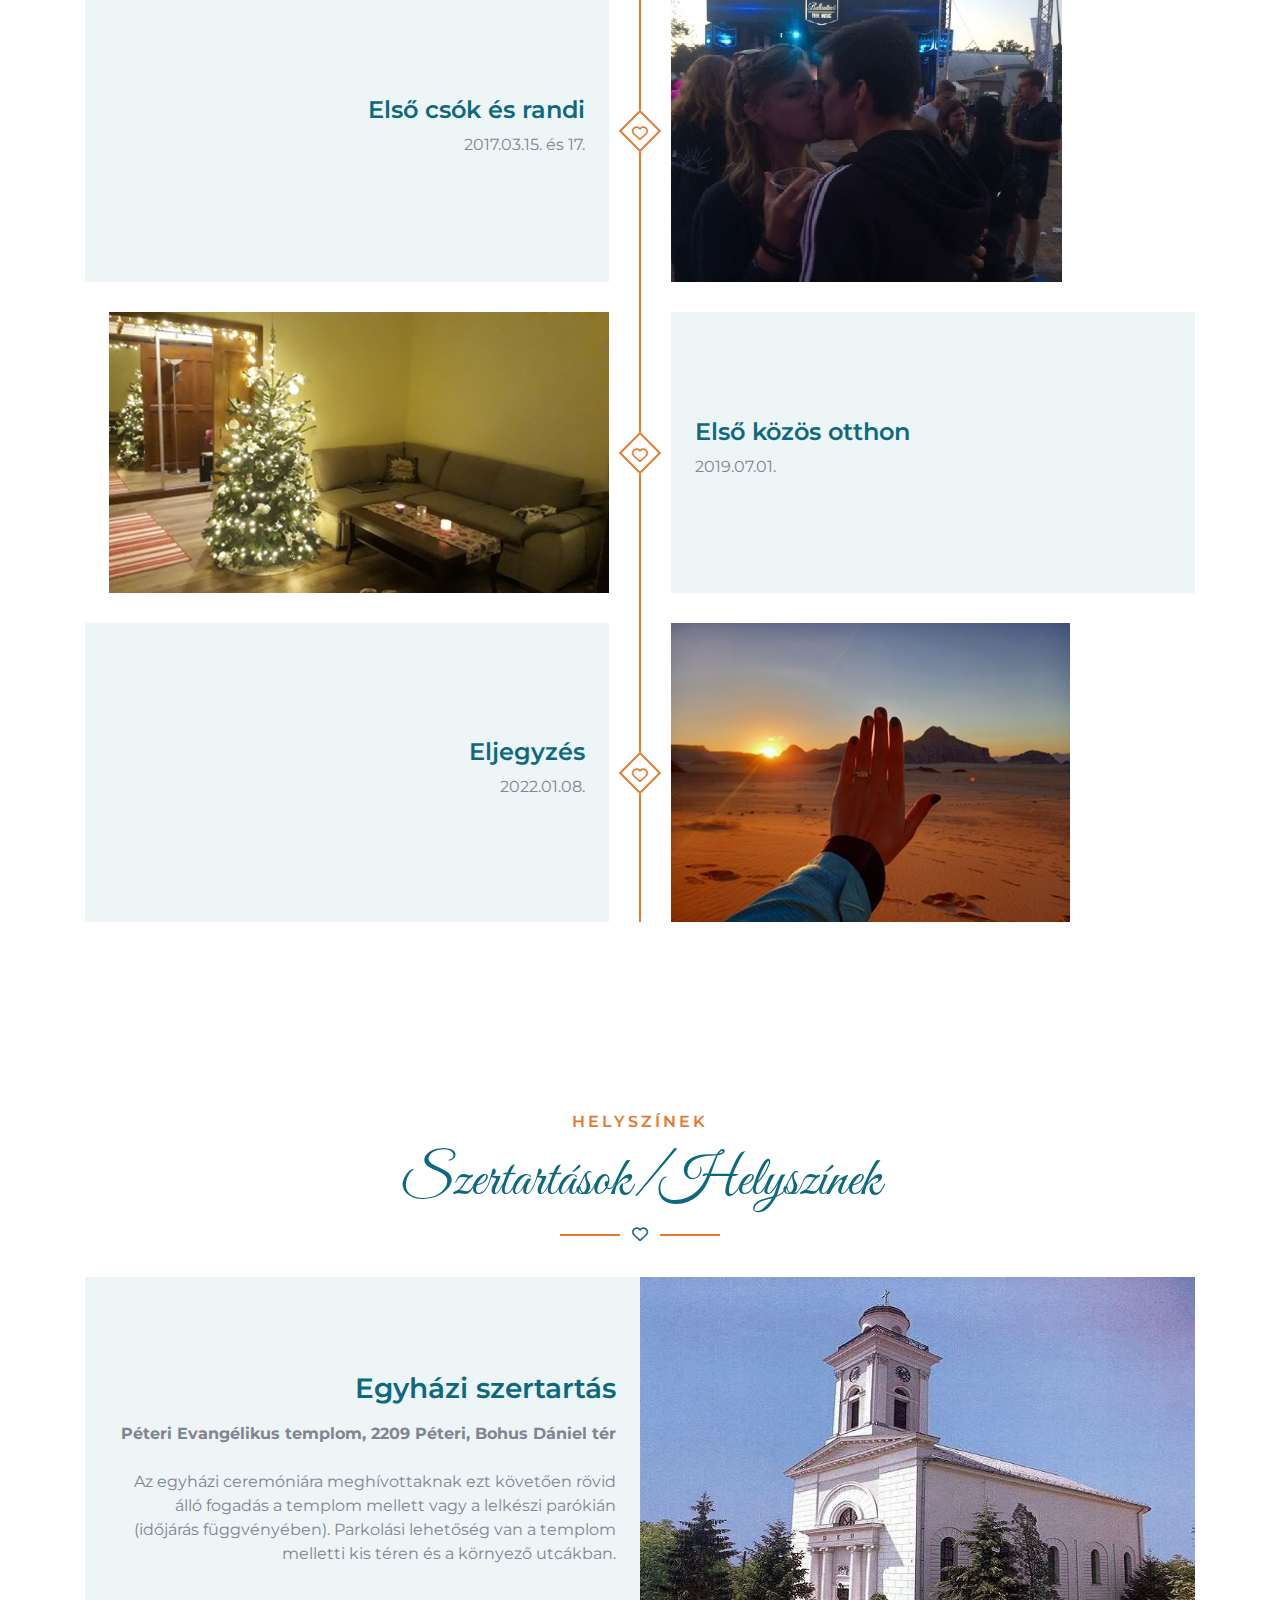
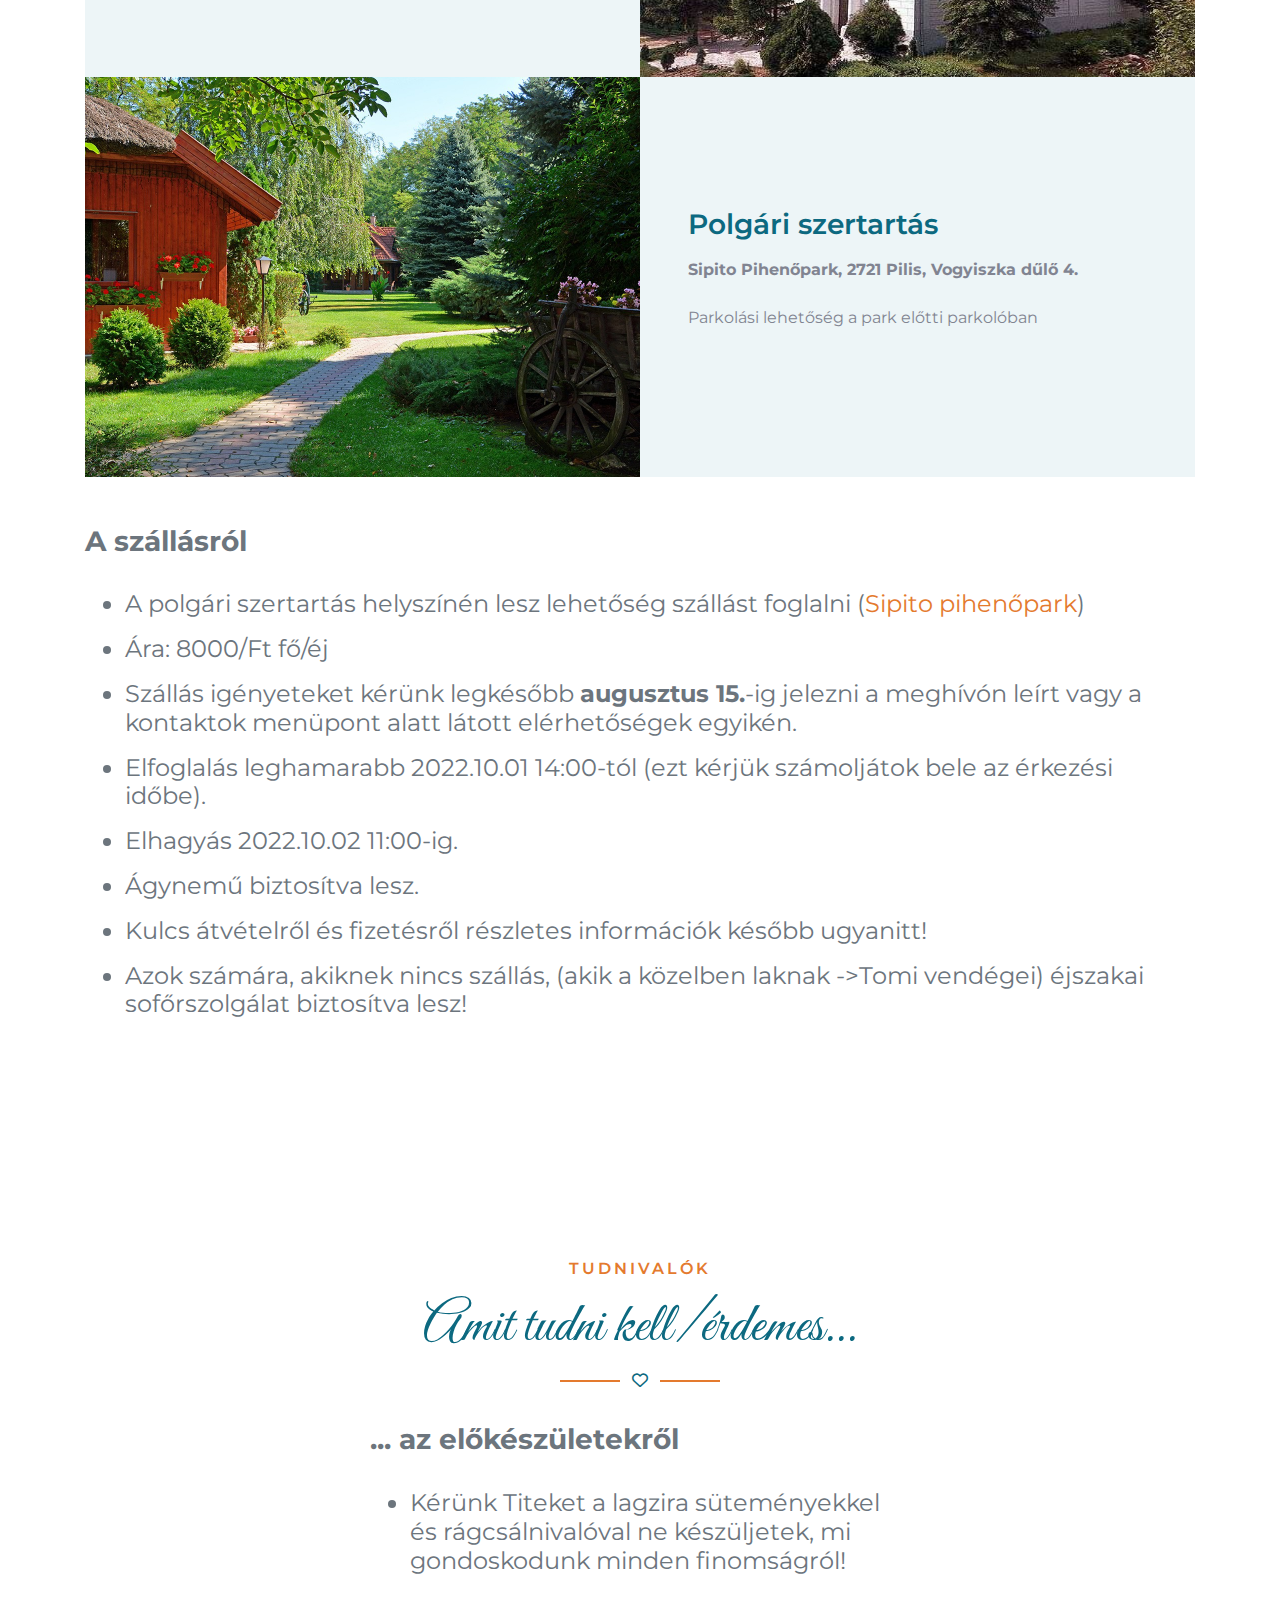
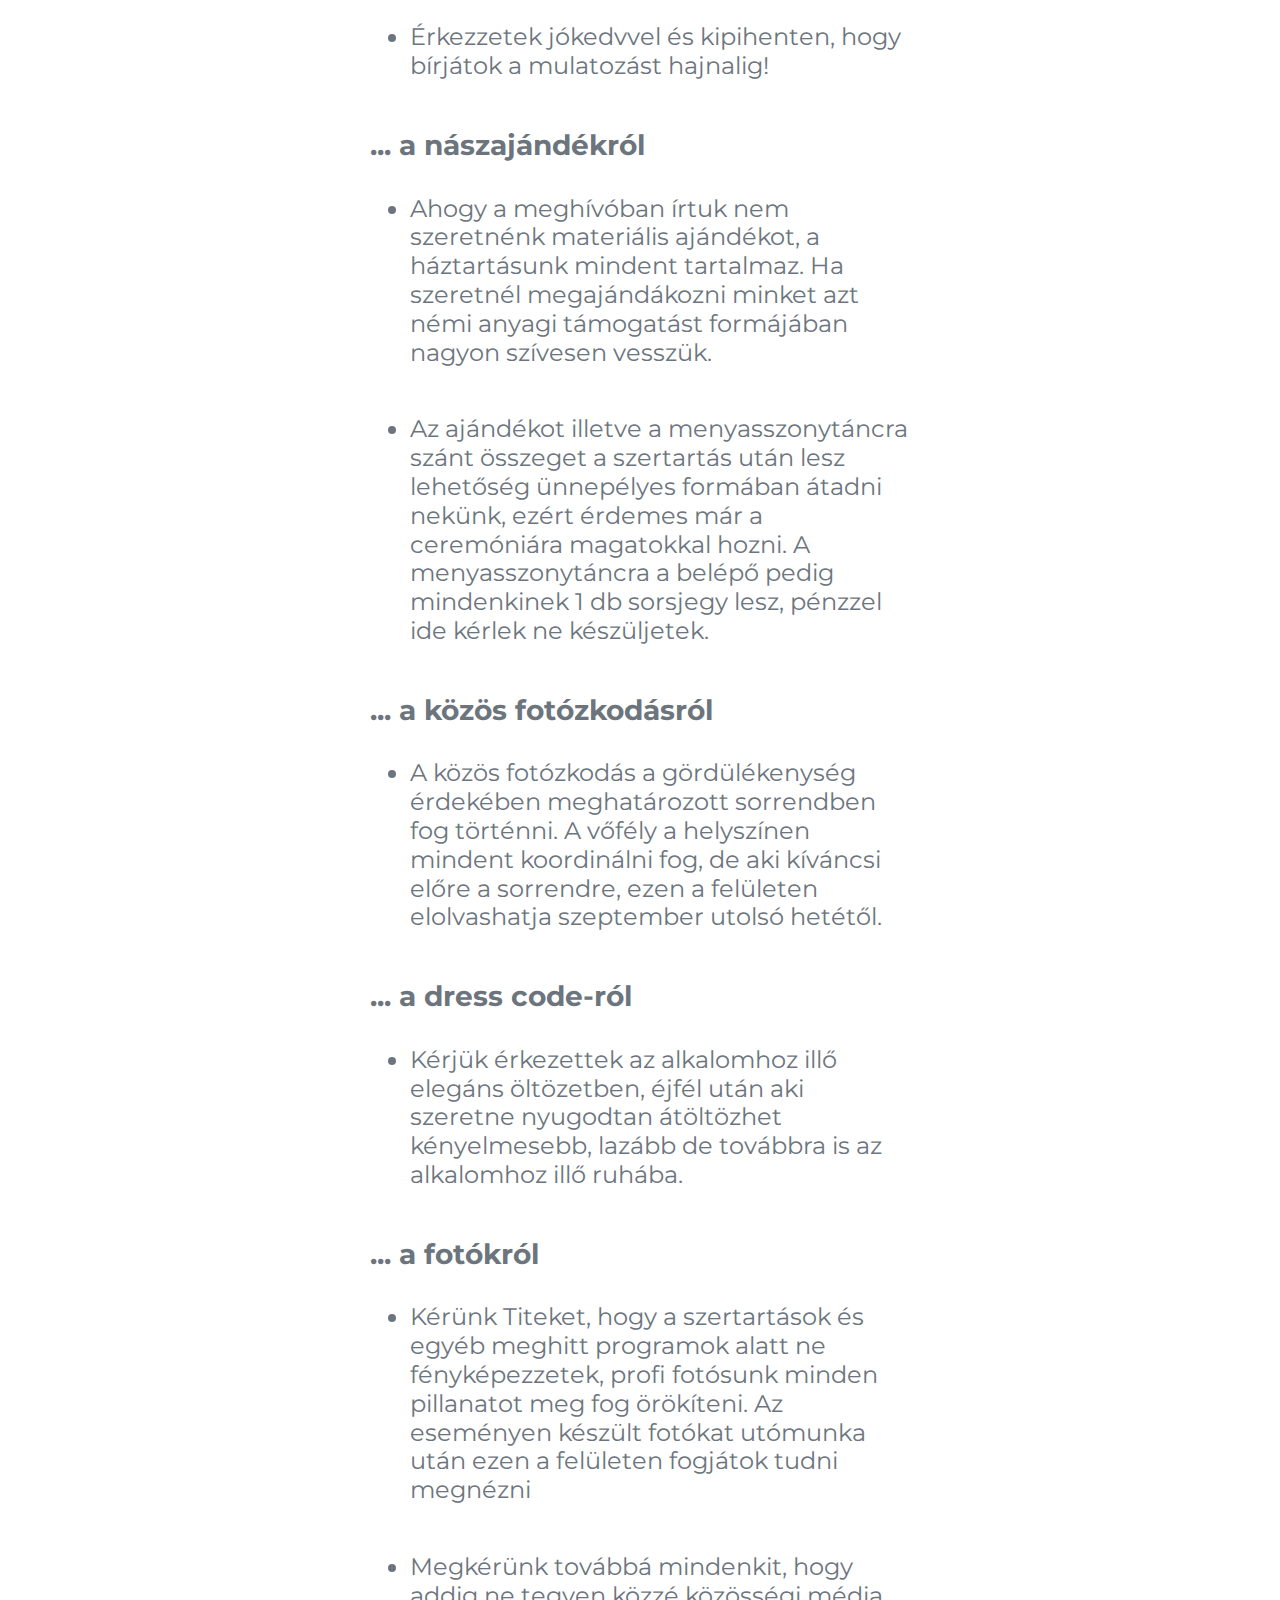
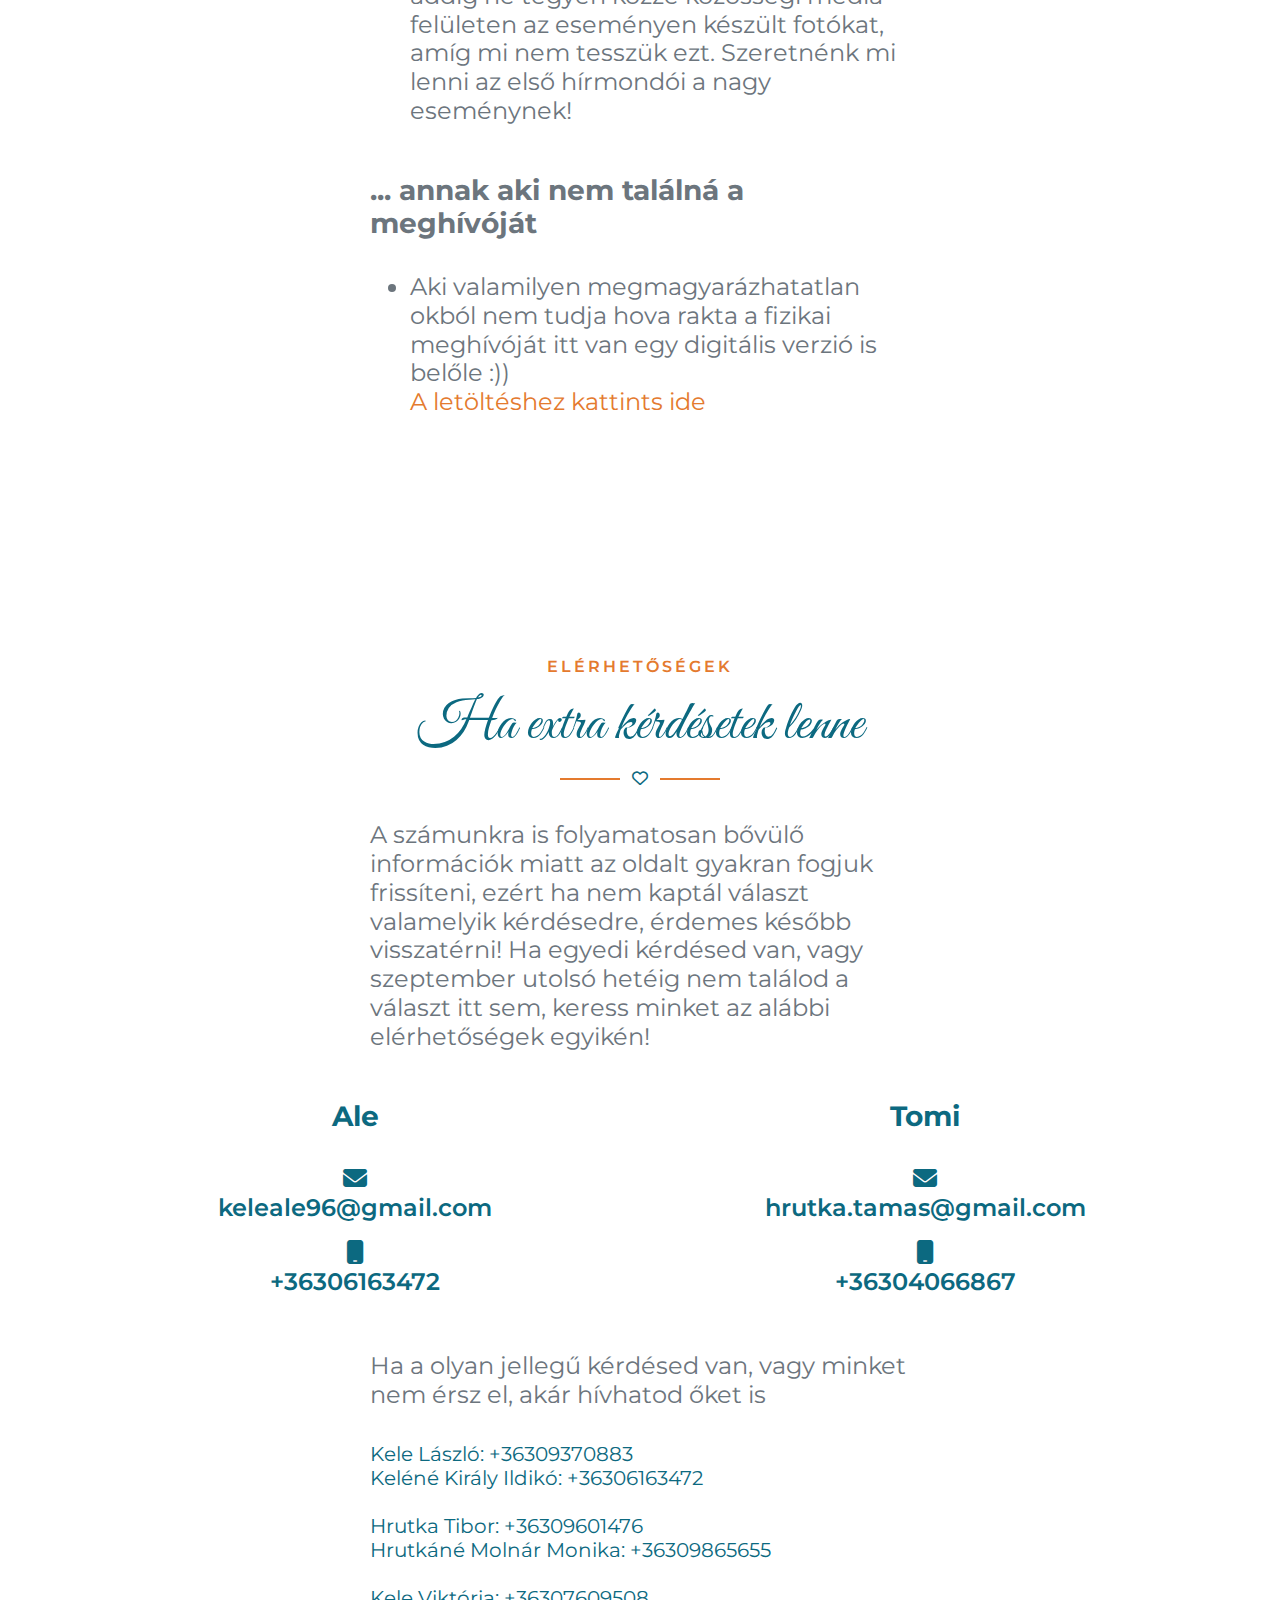
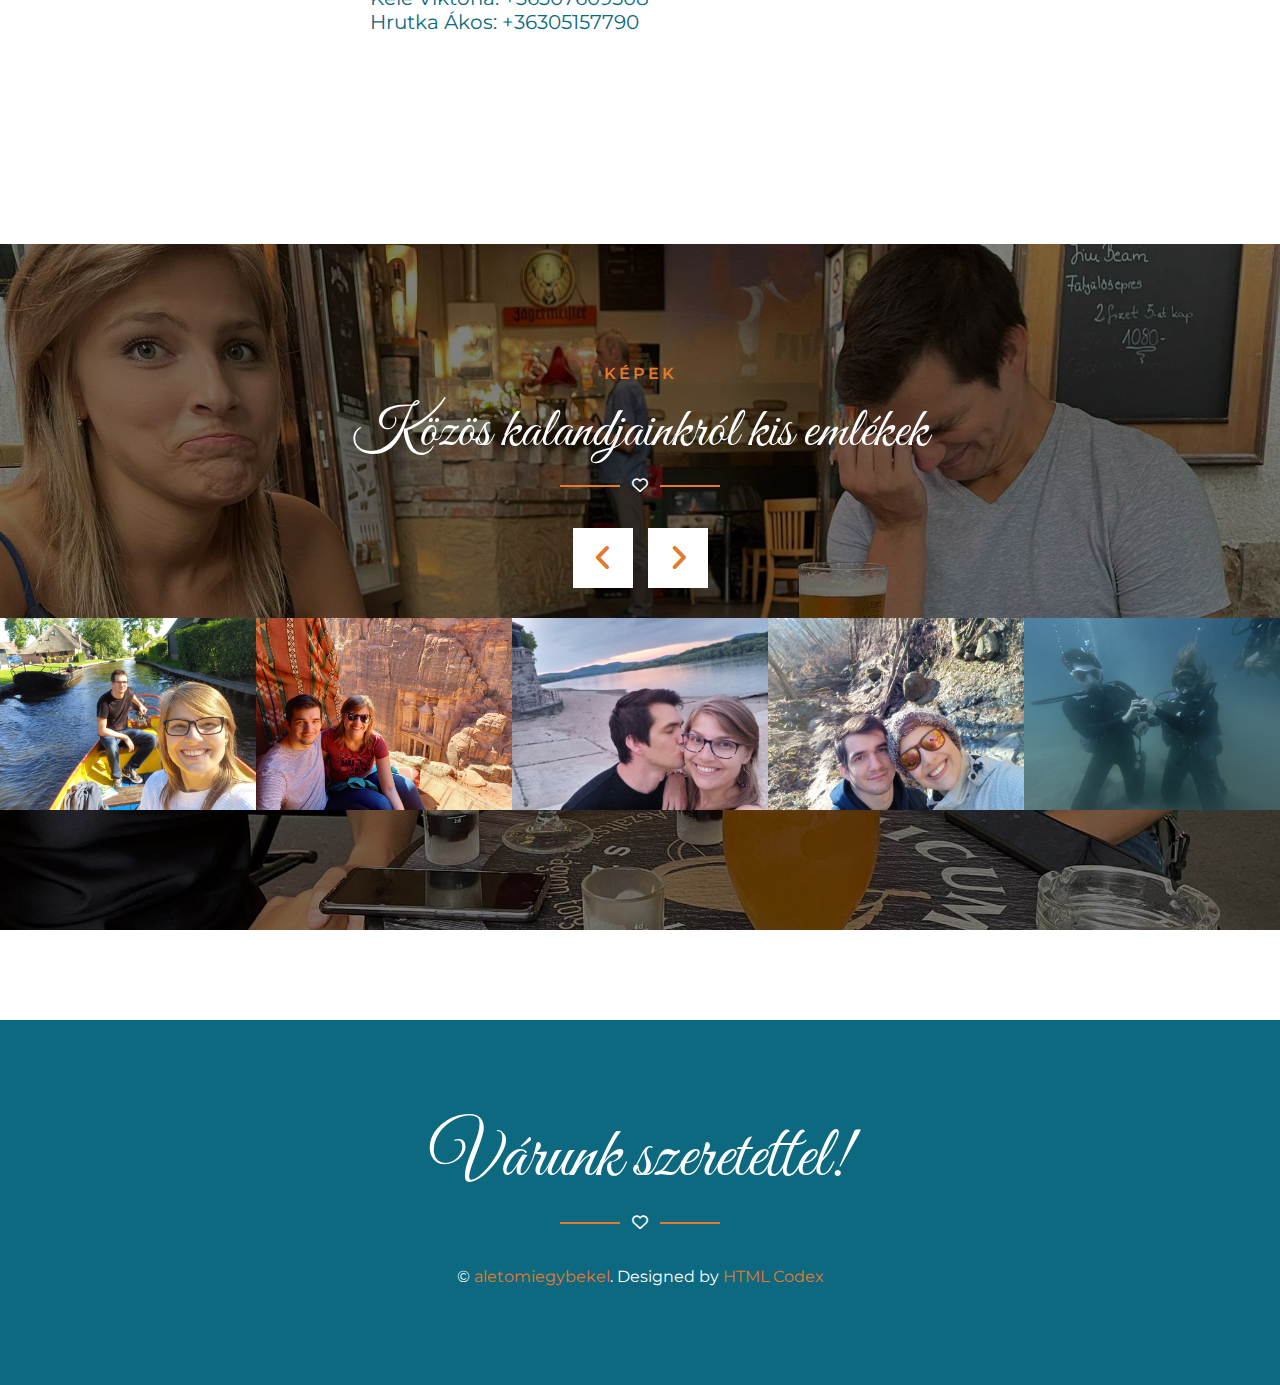
==== commit e56d6328: "Fix typo" ====
--- a/index.html
+++ b/index.html
@@ -290,7 +290,7 @@
                             <li>Aki valamilyen megmagyarázhatatlan okból nem tudja hova rakta a fizikai meghívóját itt
                                 van egy digitális verzió is belőle :))
                                 <br>
-                                <a targer="_blank" href="./Meghivo.pdf">A letöltéshez kattints ide</a>
+                                <a href="./Meghivo.pdf" target="_blank">A letöltéshez kattints ide</a>
                             </li>
                         </ul>
                     </h4>
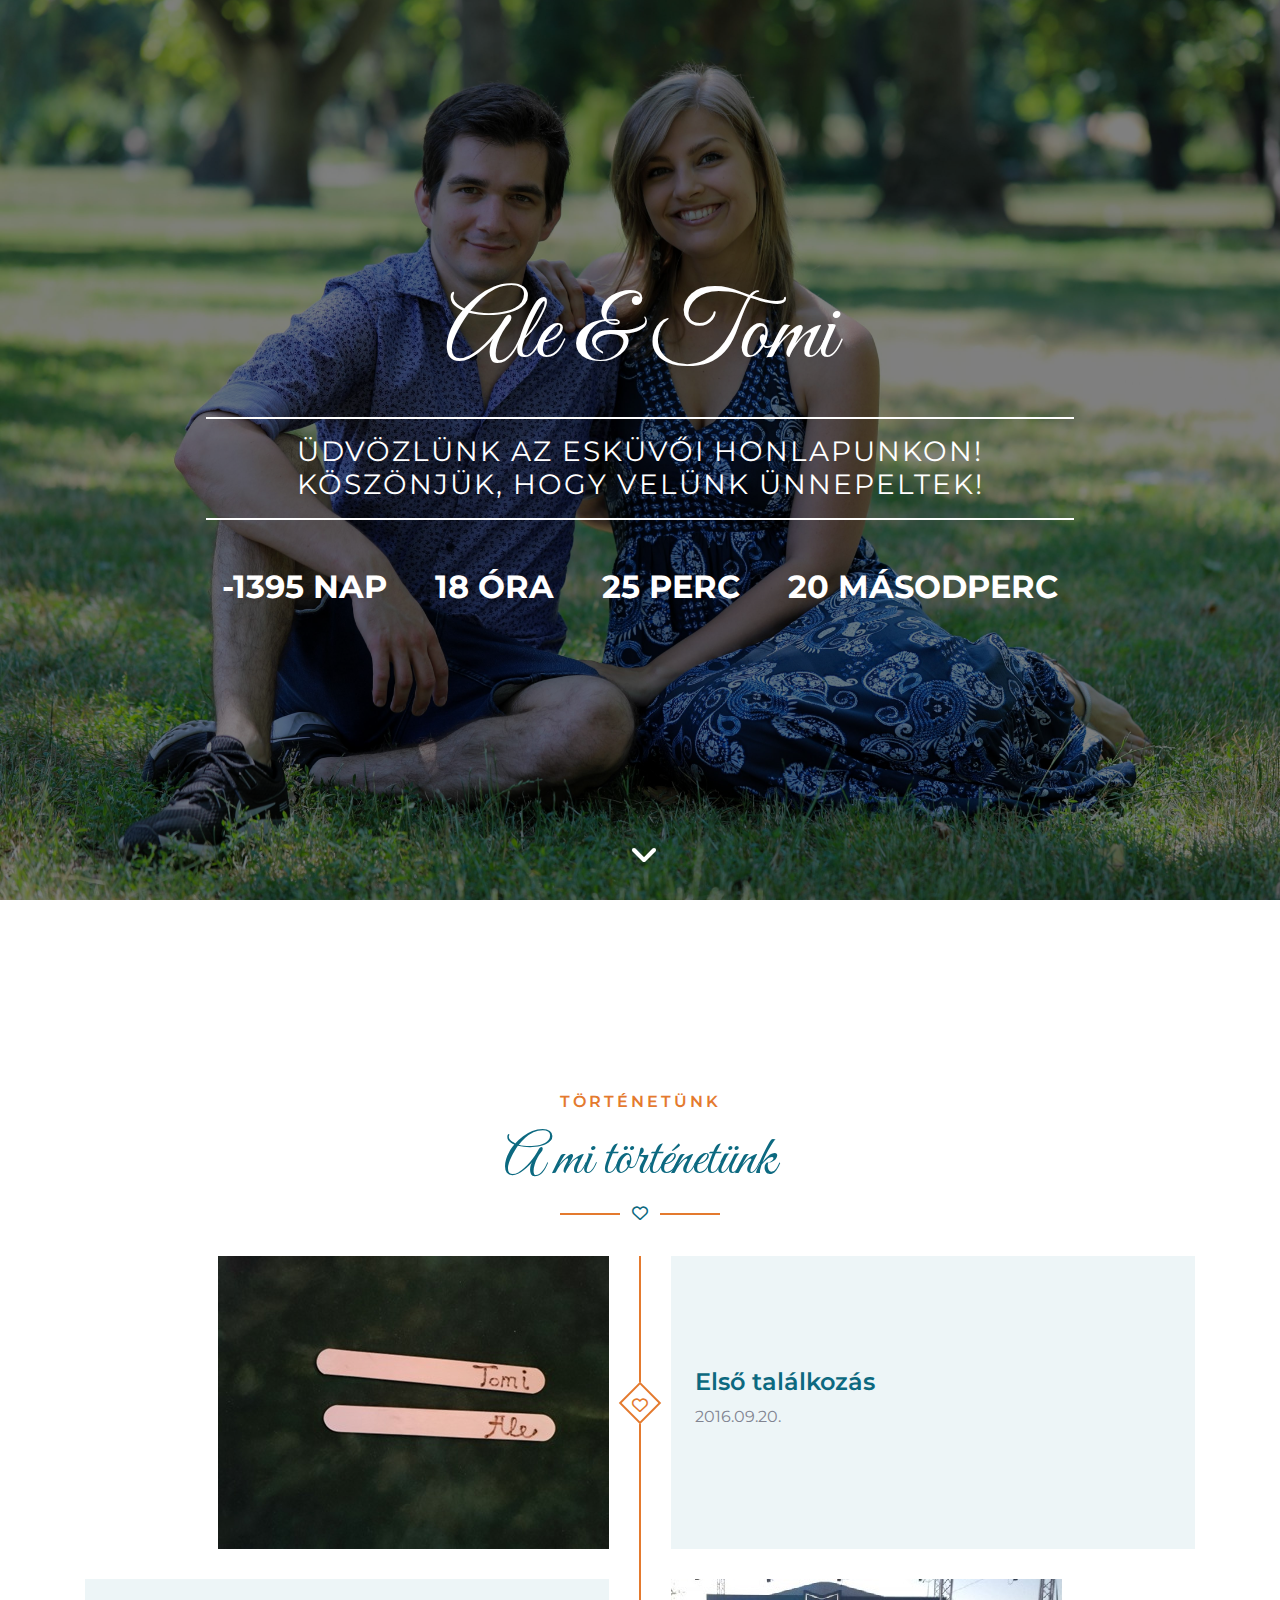
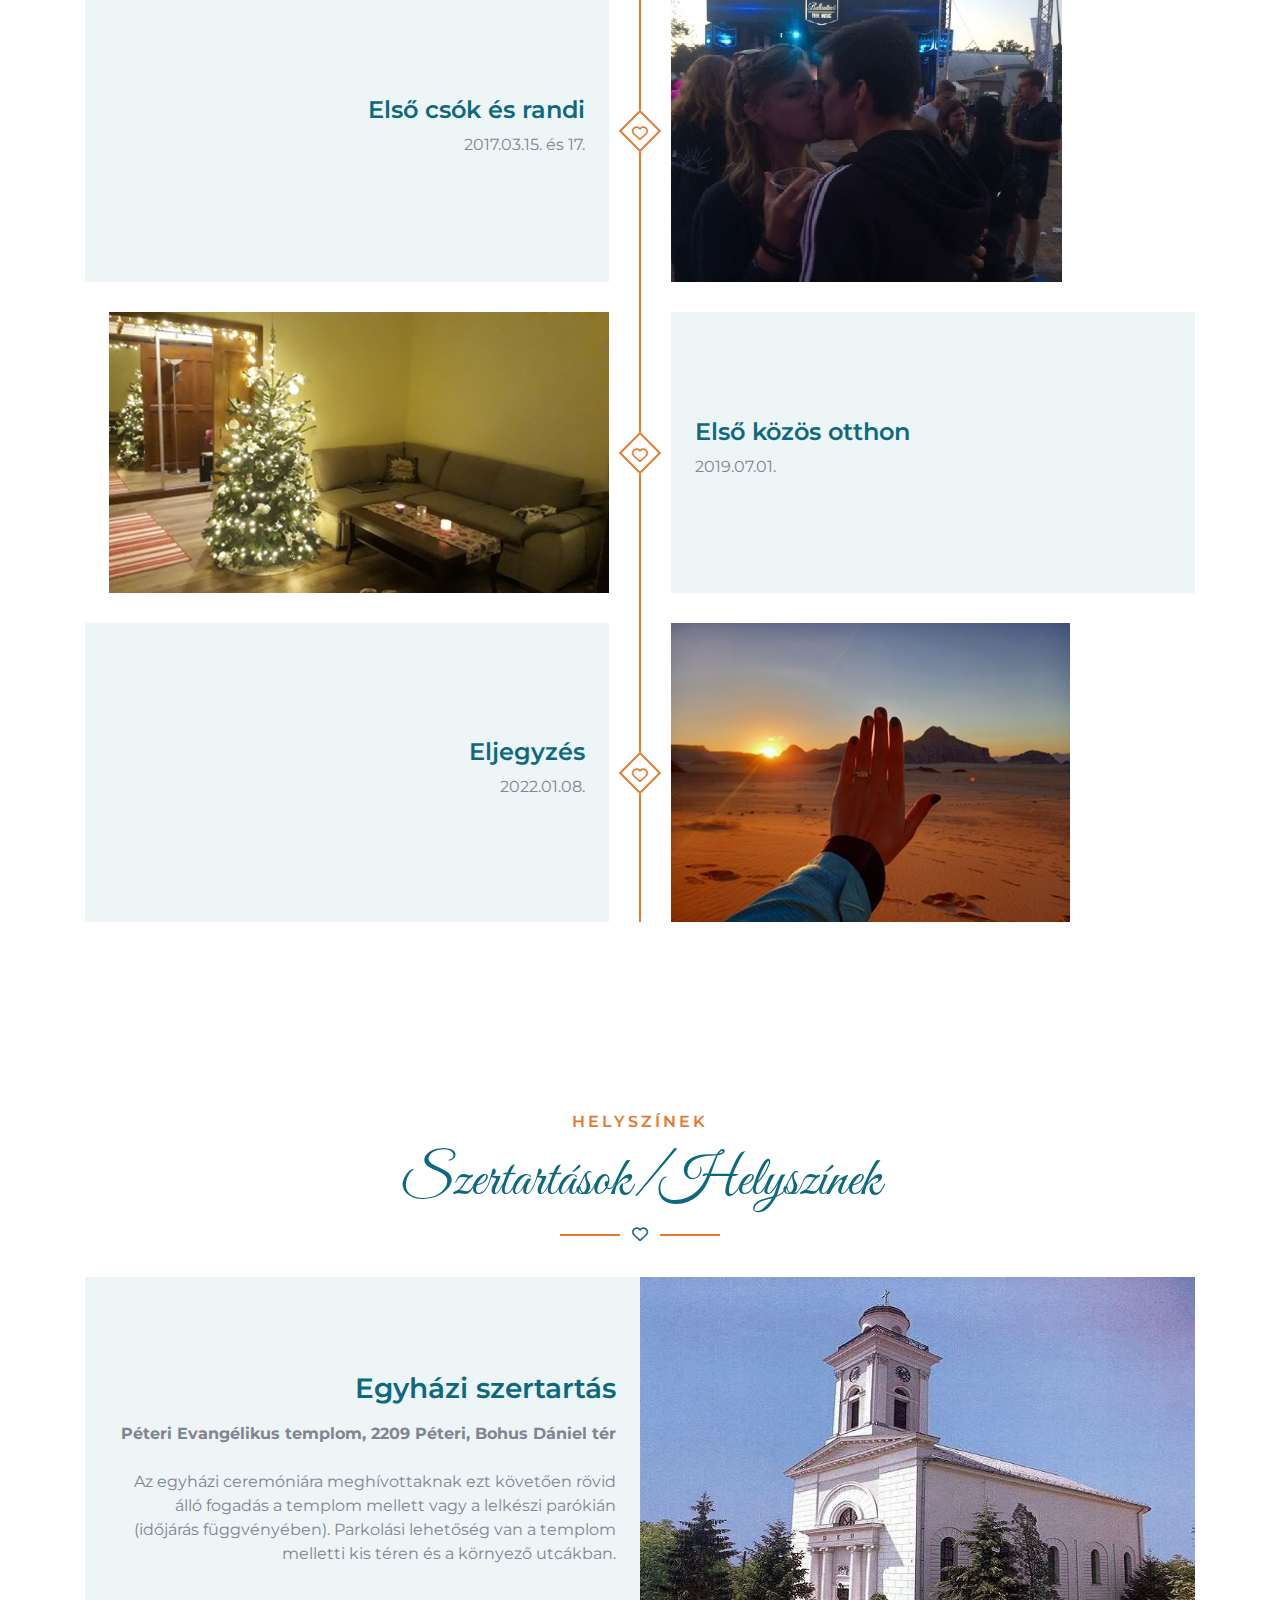
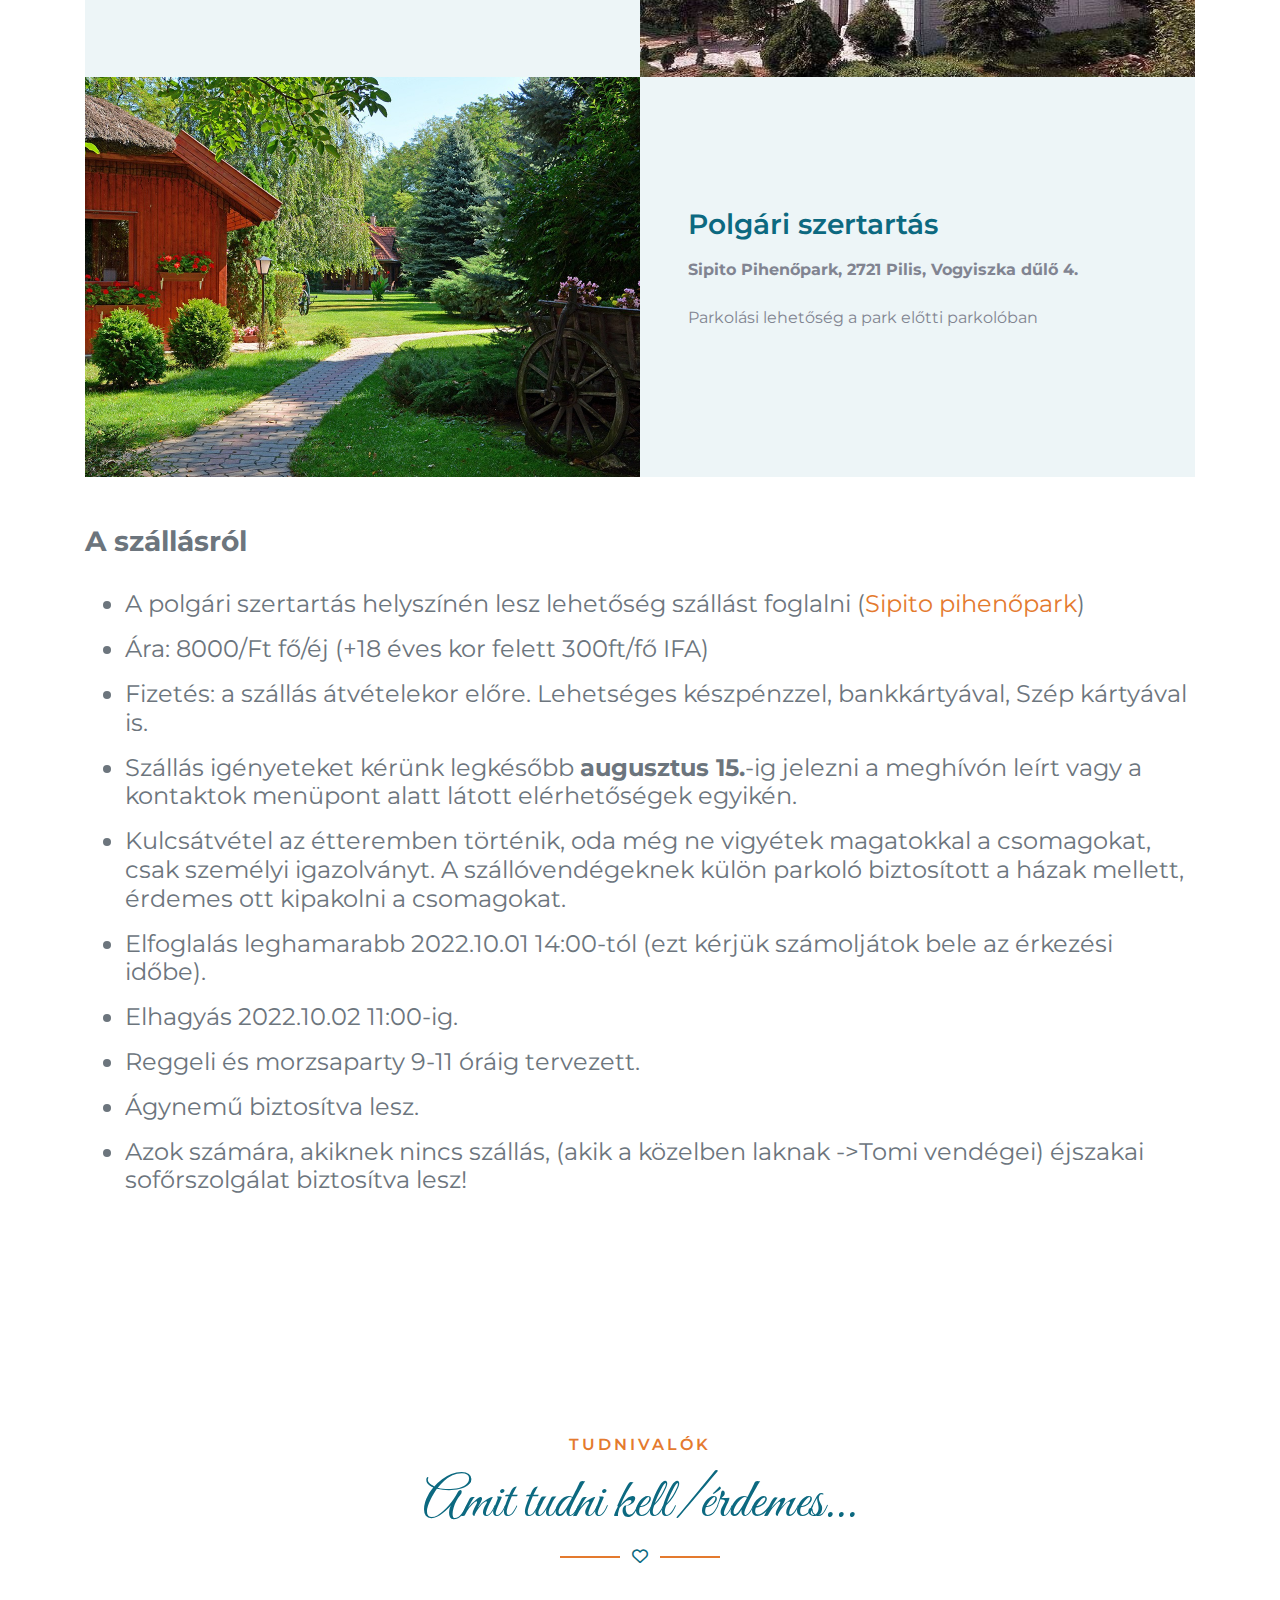
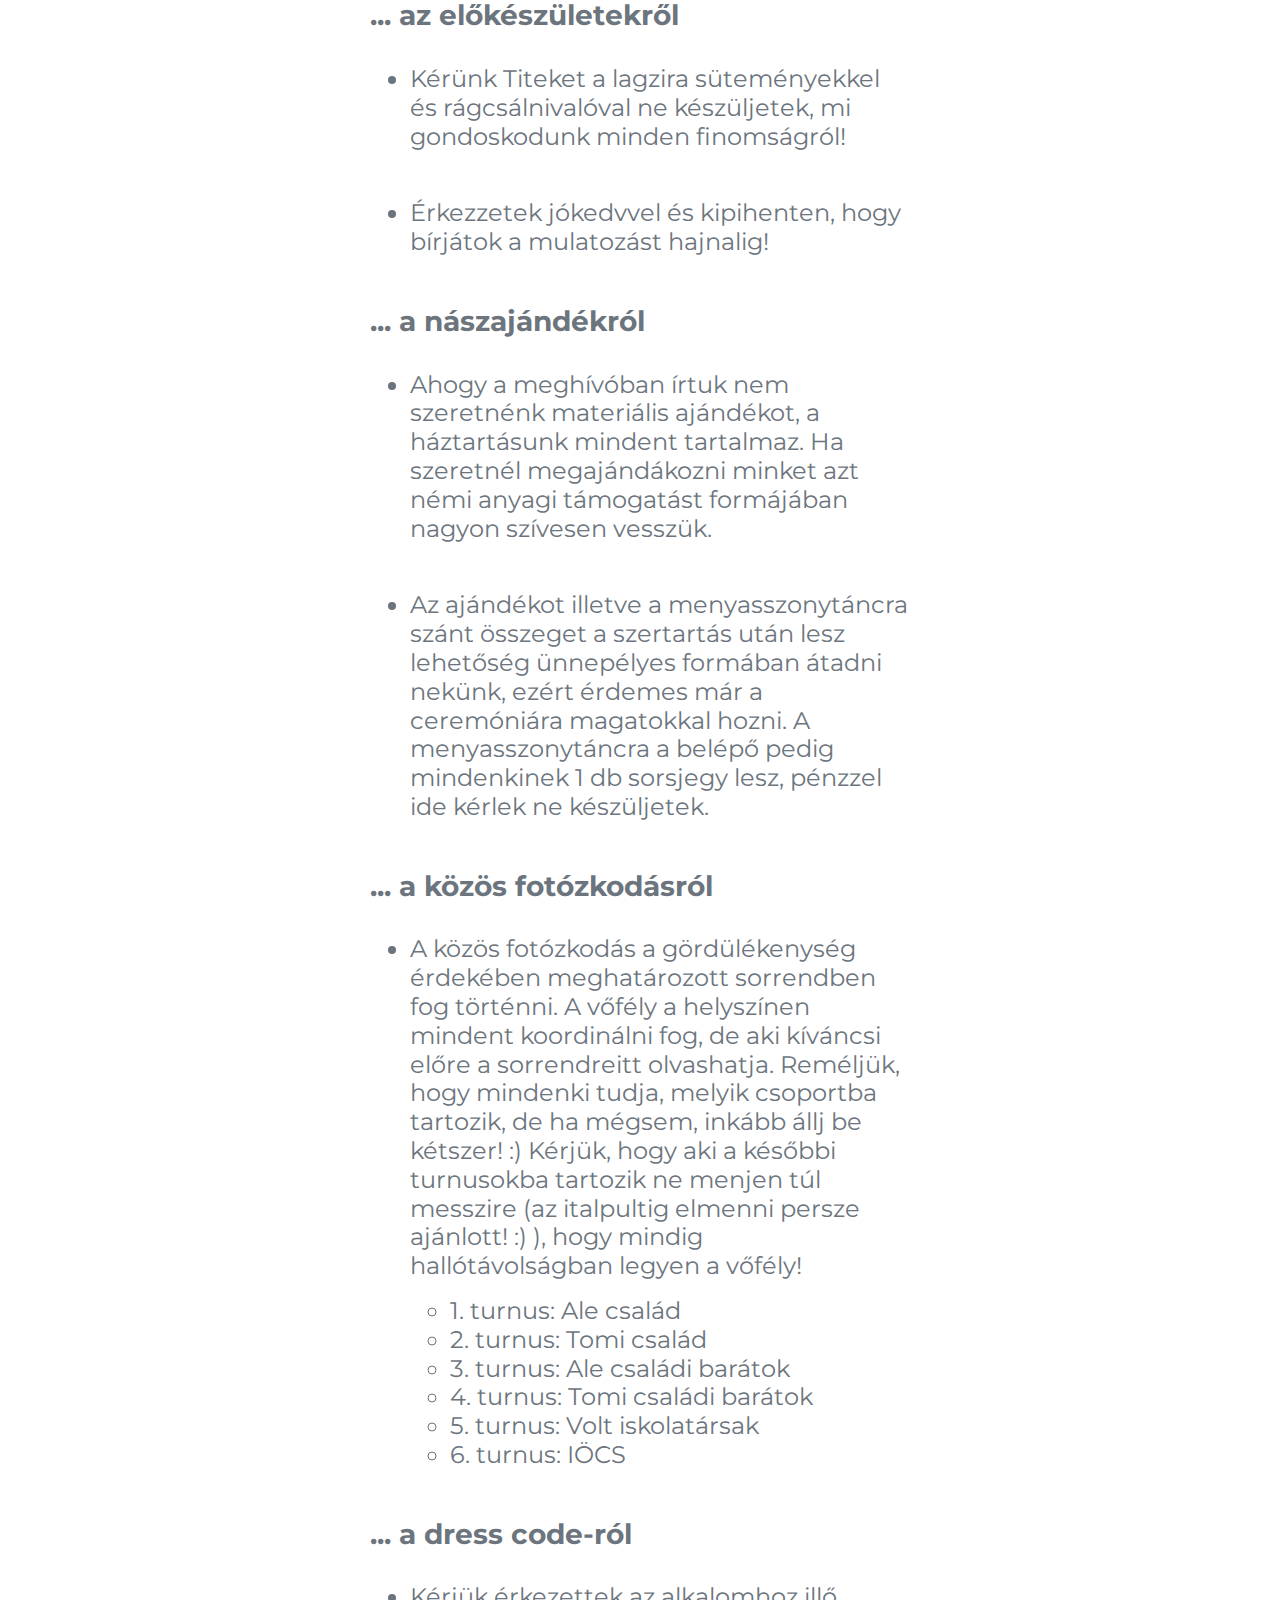
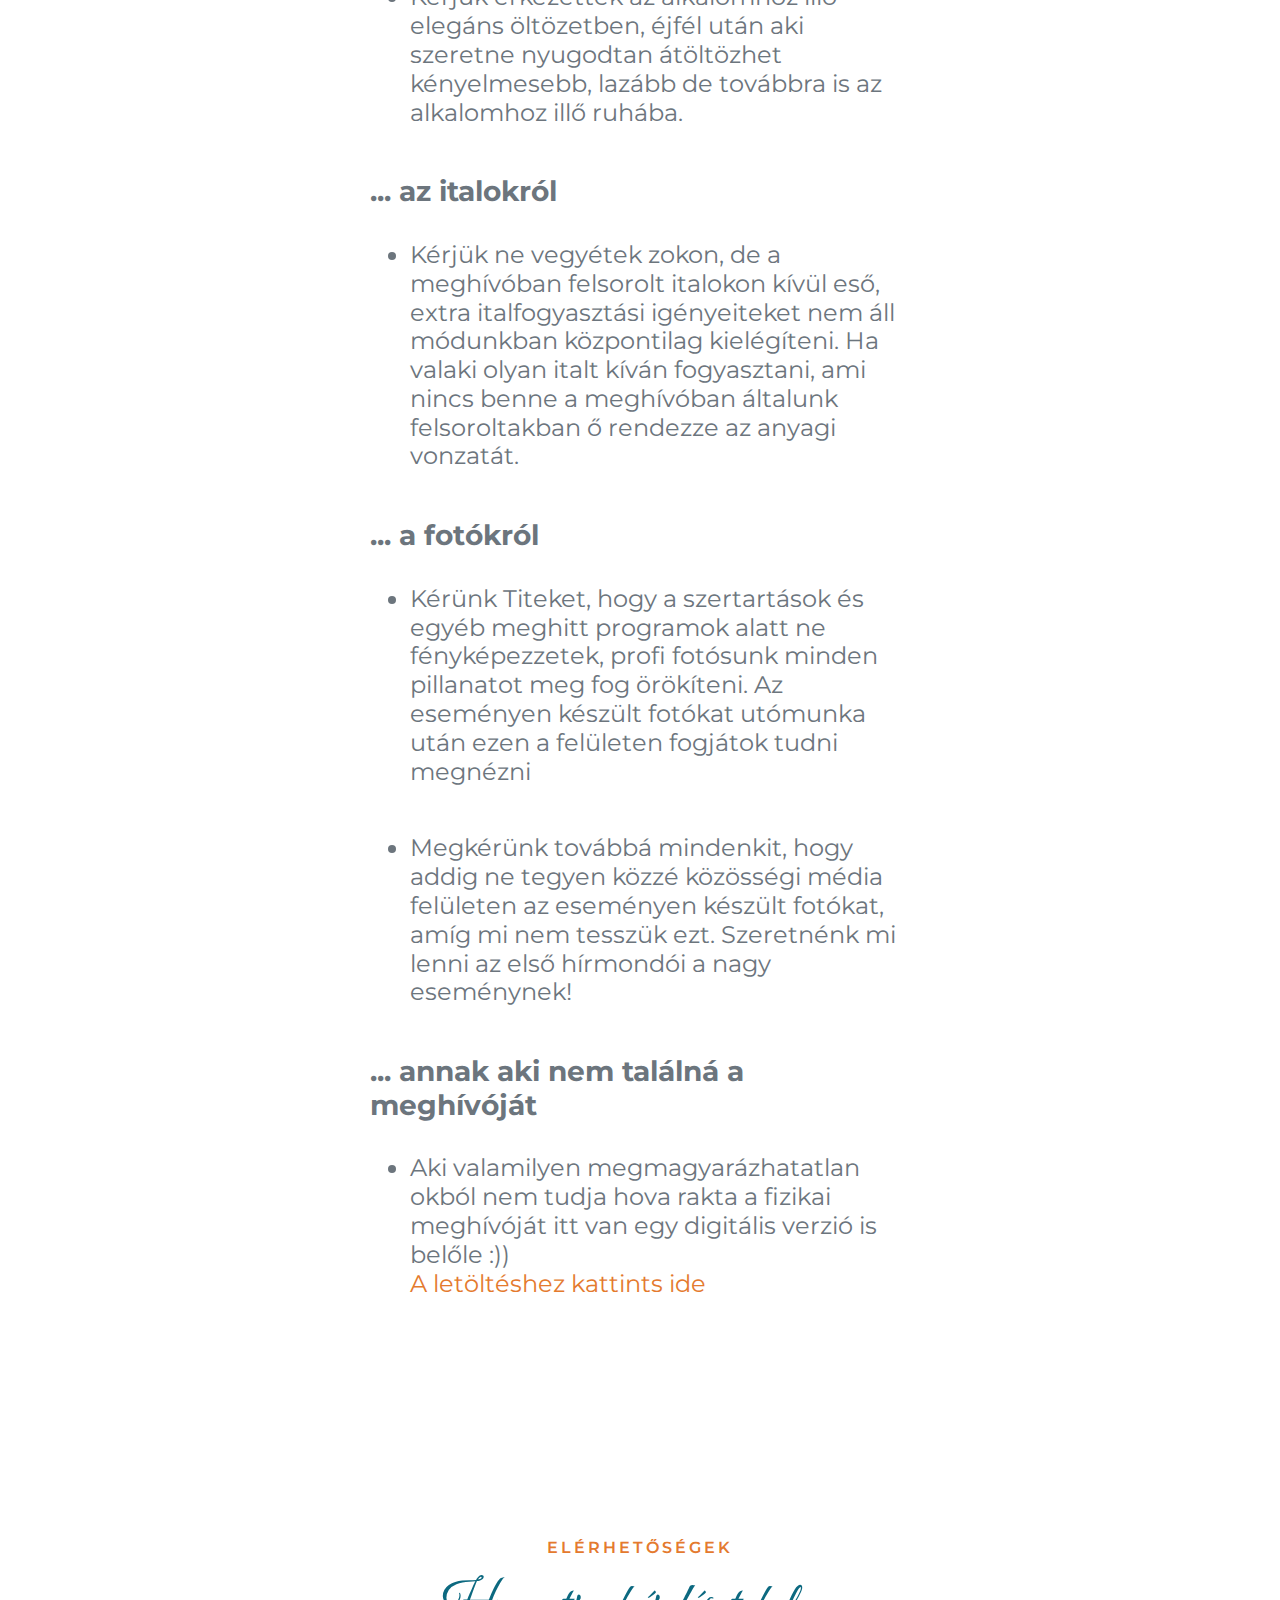
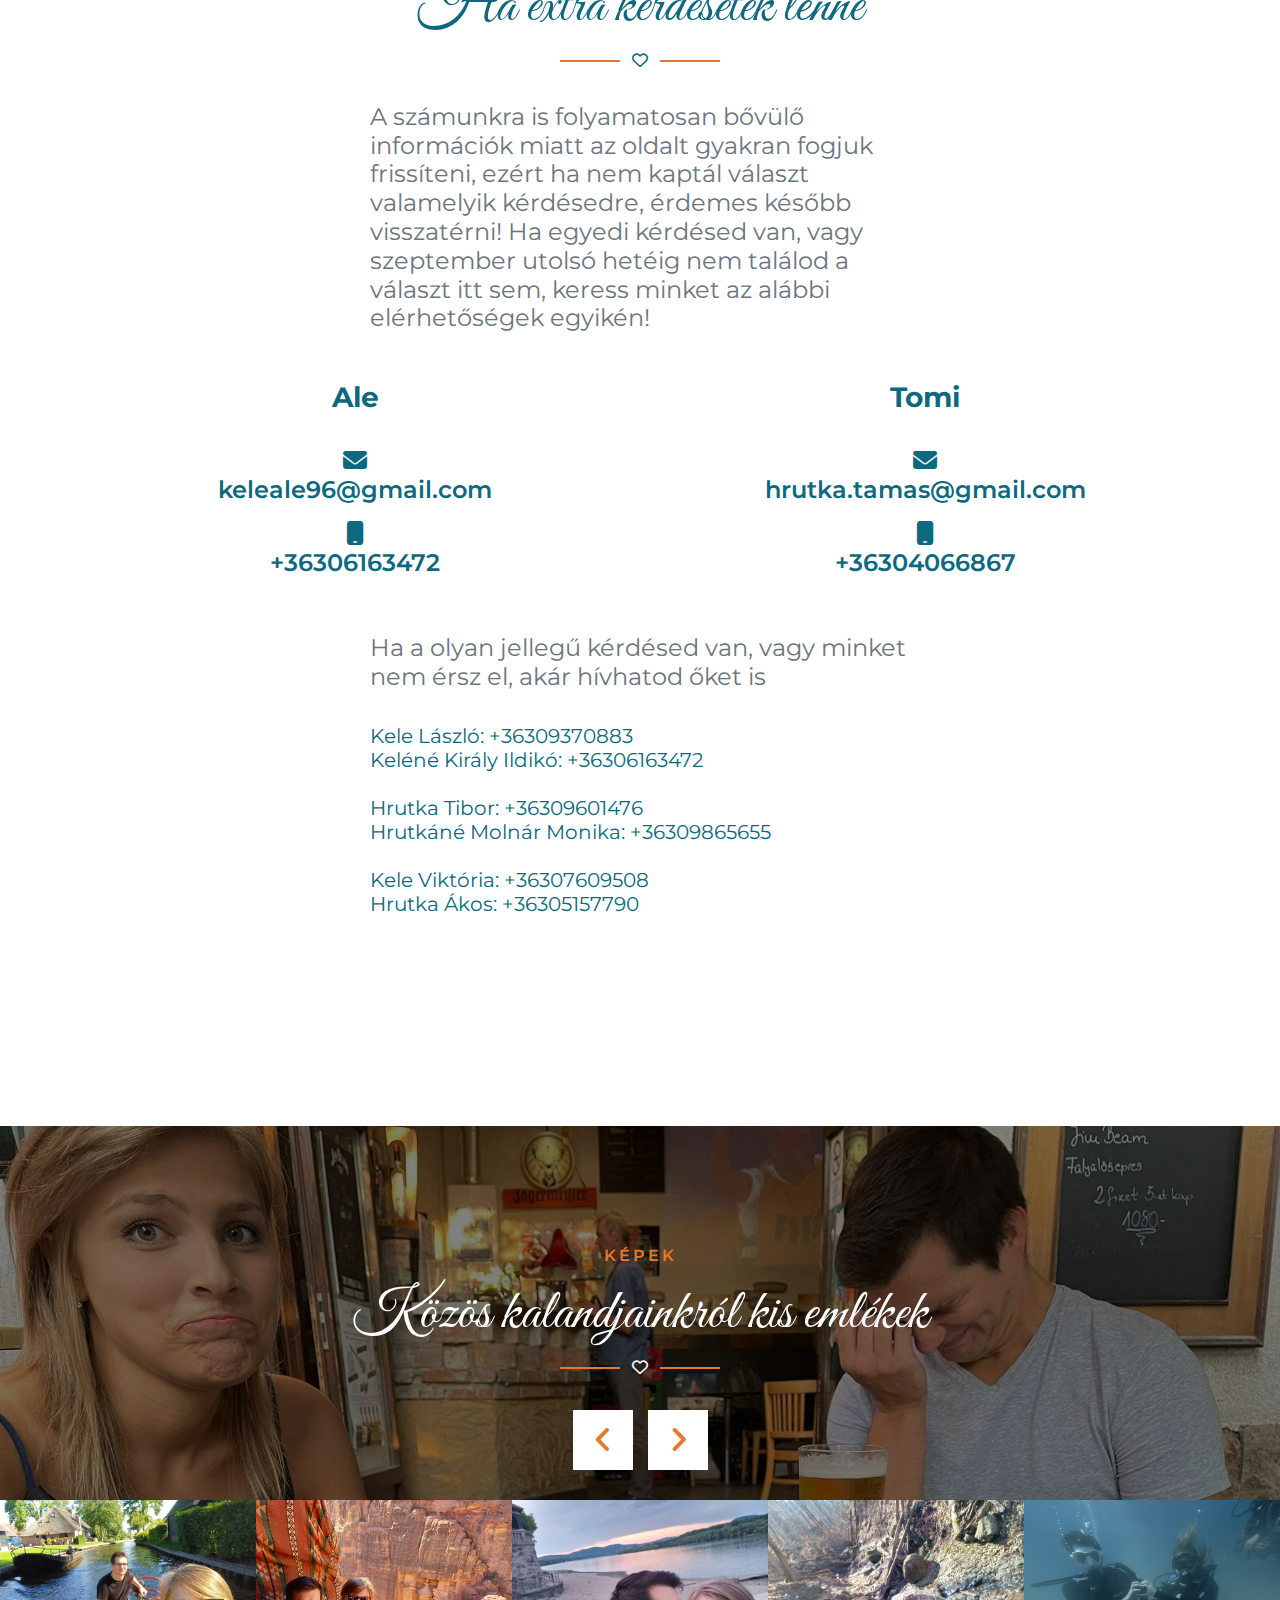
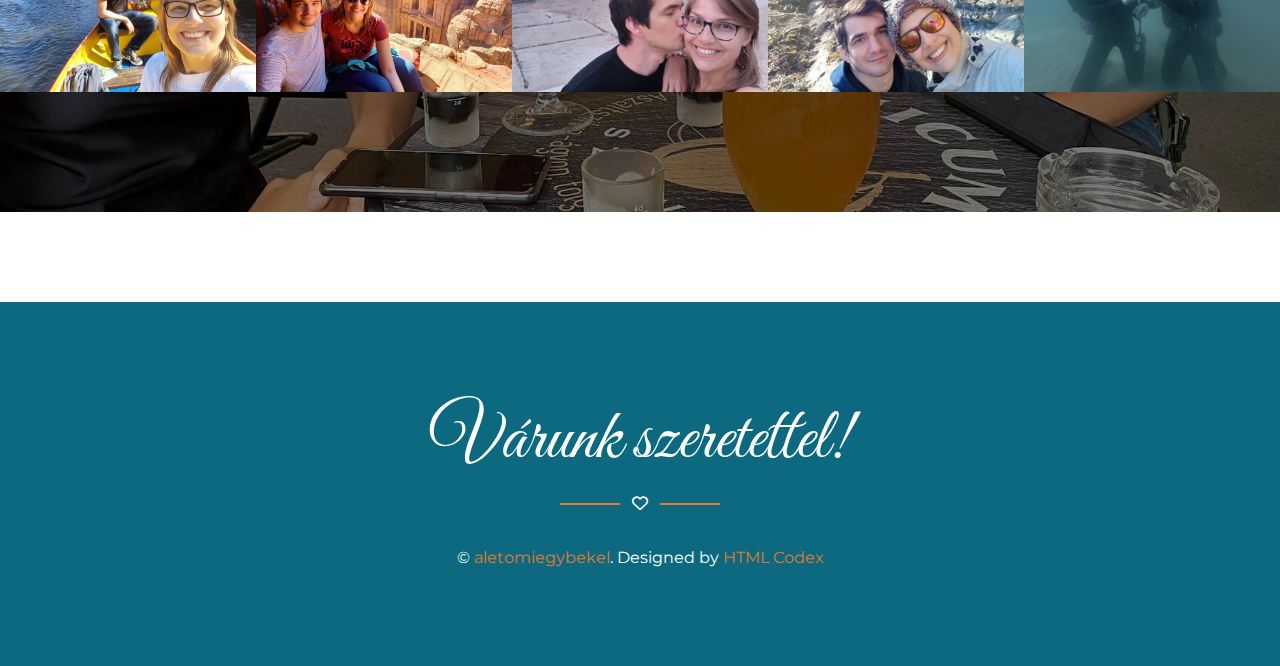
==== commit 4b1a27a7: "Move changes to the main page" ====
--- a/index.html
+++ b/index.html
@@ -183,16 +183,21 @@
                         <ul>
                             <li class="mb-3">A polgári szertartás helyszínén lesz lehetőség szállást foglalni
                                 (<a href="https://sipito.hu/" target="_blank">Sipito pihenőpark</a>)</li>
-                            <li class="mb-3">Ára: 8000/Ft fő/éj</li>
+                            <li class="mb-3">Ára: 8000/Ft fő/éj (+18 éves kor felett 300ft/fő IFA)</li>
+                            <li class="mb-3">Fizetés: a szállás átvételekor előre. Lehetséges készpénzzel,
+                                bankkártyával, Szép kártyával is.</li>
                             <li class="mb-3">Szállás igényeteket kérünk legkésőbb <b>augusztus 15.</b>-ig jelezni a
                                 meghívón
                                 leírt vagy a kontaktok menüpont alatt látott elérhetőségek egyikén.</li>
+                            <li class="mb-3">Kulcsátvétel az étteremben történik, oda még ne vigyétek magatokkal a
+                                csomagokat, csak személyi igazolványt. A szállóvendégeknek külön parkoló biztosított a
+                                házak mellett, érdemes ott kipakolni a csomagokat.</li>
                             <li class="mb-3">Elfoglalás leghamarabb 2022.10.01 14:00-tól (ezt kérjük számoljátok bele az
                                 érkezési időbe).
                             </li>
                             <li class="mb-3">Elhagyás 2022.10.02 11:00-ig. </li>
+                            <li class="mb-3">Reggeli és morzsaparty 9-11 óráig tervezett.</li>
                             <li class="mb-3">Ágynemű biztosítva lesz. </li>
-                            <li class="mb-3">Kulcs átvételről és fizetésről részletes információk később ugyanitt!</li>
                             <li class="mb-3">Azok számára, akiknek nincs szállás, (akik a közelben laknak ->Tomi
                                 vendégei) éjszakai sofőrszolgálat biztosítva lesz! </li>
                         </ul>
@@ -248,9 +253,24 @@
                     <h3 class="font-weight-bold text-muted mb-3 pb-3">... a közös fotózkodásról</h3>
                     <h4 class="font-weight-normal text-muted mb-3 pb-3">
                         <ul>
-                            <li>A közös fotózkodás a gördülékenység érdekében meghatározott sorrendben fog történni. A
-                                vőfély a helyszínen mindent koordinálni fog, de aki kíváncsi előre a sorrendre, ezen a
-                                felületen elolvashatja szeptember utolsó hetétől.</li>
+                            <li>A közös fotózkodás a gördülékenység érdekében meghatározott sorrendben fog
+                                történni. A
+                                vőfély a helyszínen mindent koordinálni fog, de aki kíváncsi előre a sorrendreitt
+                                olvashatja.
+                                Reméljük, hogy mindenki tudja, melyik csoportba tartozik, de ha mégsem, inkább állj be
+                                kétszer! :)
+                                Kérjük, hogy aki a későbbi turnusokba tartozik ne menjen túl messzire (az italpultig
+                                elmenni persze ajánlott! :) ), hogy mindig hallótávolságban legyen a vőfély!
+                                <ul class="mt-3">
+                                    <li>1. turnus: Ale család</li>
+                                    <li>2. turnus: Tomi család</li>
+                                    <li>3. turnus: Ale családi barátok</li>
+                                    <li>4. turnus: Tomi családi barátok</li>
+                                    <li>5. turnus: Volt iskolatársak</li>
+                                    <li>6. turnus: IÖCS</li>
+                                </ul>
+                            </li>
+
                         </ul>
                     </h4>
                 </div>
@@ -262,6 +282,20 @@
                         <ul>
                             <li>Kérjük érkezettek az alkalomhoz illő elegáns öltözetben, éjfél után aki szeretne
                                 nyugodtan átöltözhet kényelmesebb, lazább de továbbra is az alkalomhoz illő ruhába.
+                            </li>
+                        </ul>
+                    </h4>
+                </div>
+            </div>
+            <div class="row justify-content-center">
+                <div class="col-md-6 text-left">
+                    <h3 class="font-weight-bold text-muted mb-3 pb-3">... az italokról</h3>
+                    <h4 class="font-weight-normal text-muted mb-3 pb-3">
+                        <ul>
+                            <li>Kérjük ne vegyétek zokon, de a meghívóban felsorolt italokon kívül eső, extra
+                                italfogyasztási igényeiteket nem áll módunkban központilag kielégíteni. Ha valaki olyan
+                                italt kíván fogyasztani, ami nincs benne a meghívóban általunk felsoroltakban ő rendezze
+                                az anyagi vonzatát.
                             </li>
                         </ul>
                     </h4>
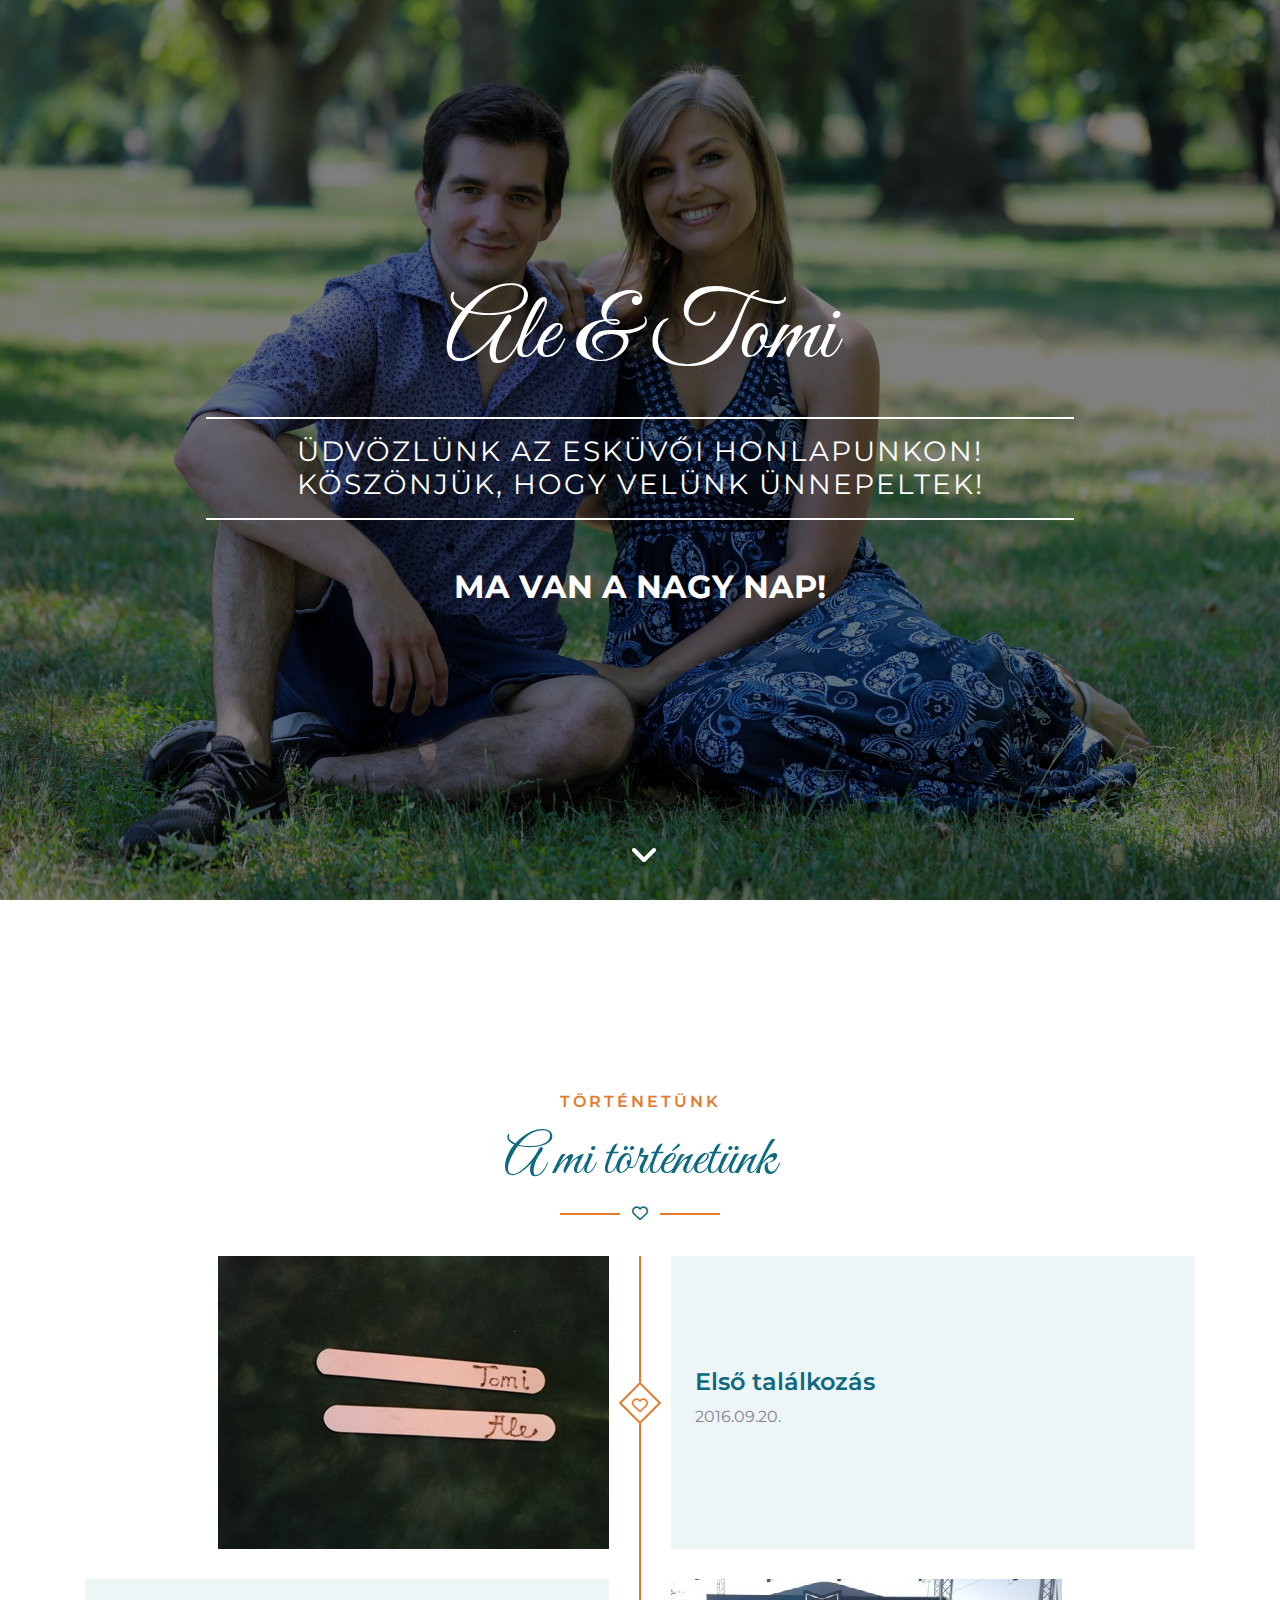
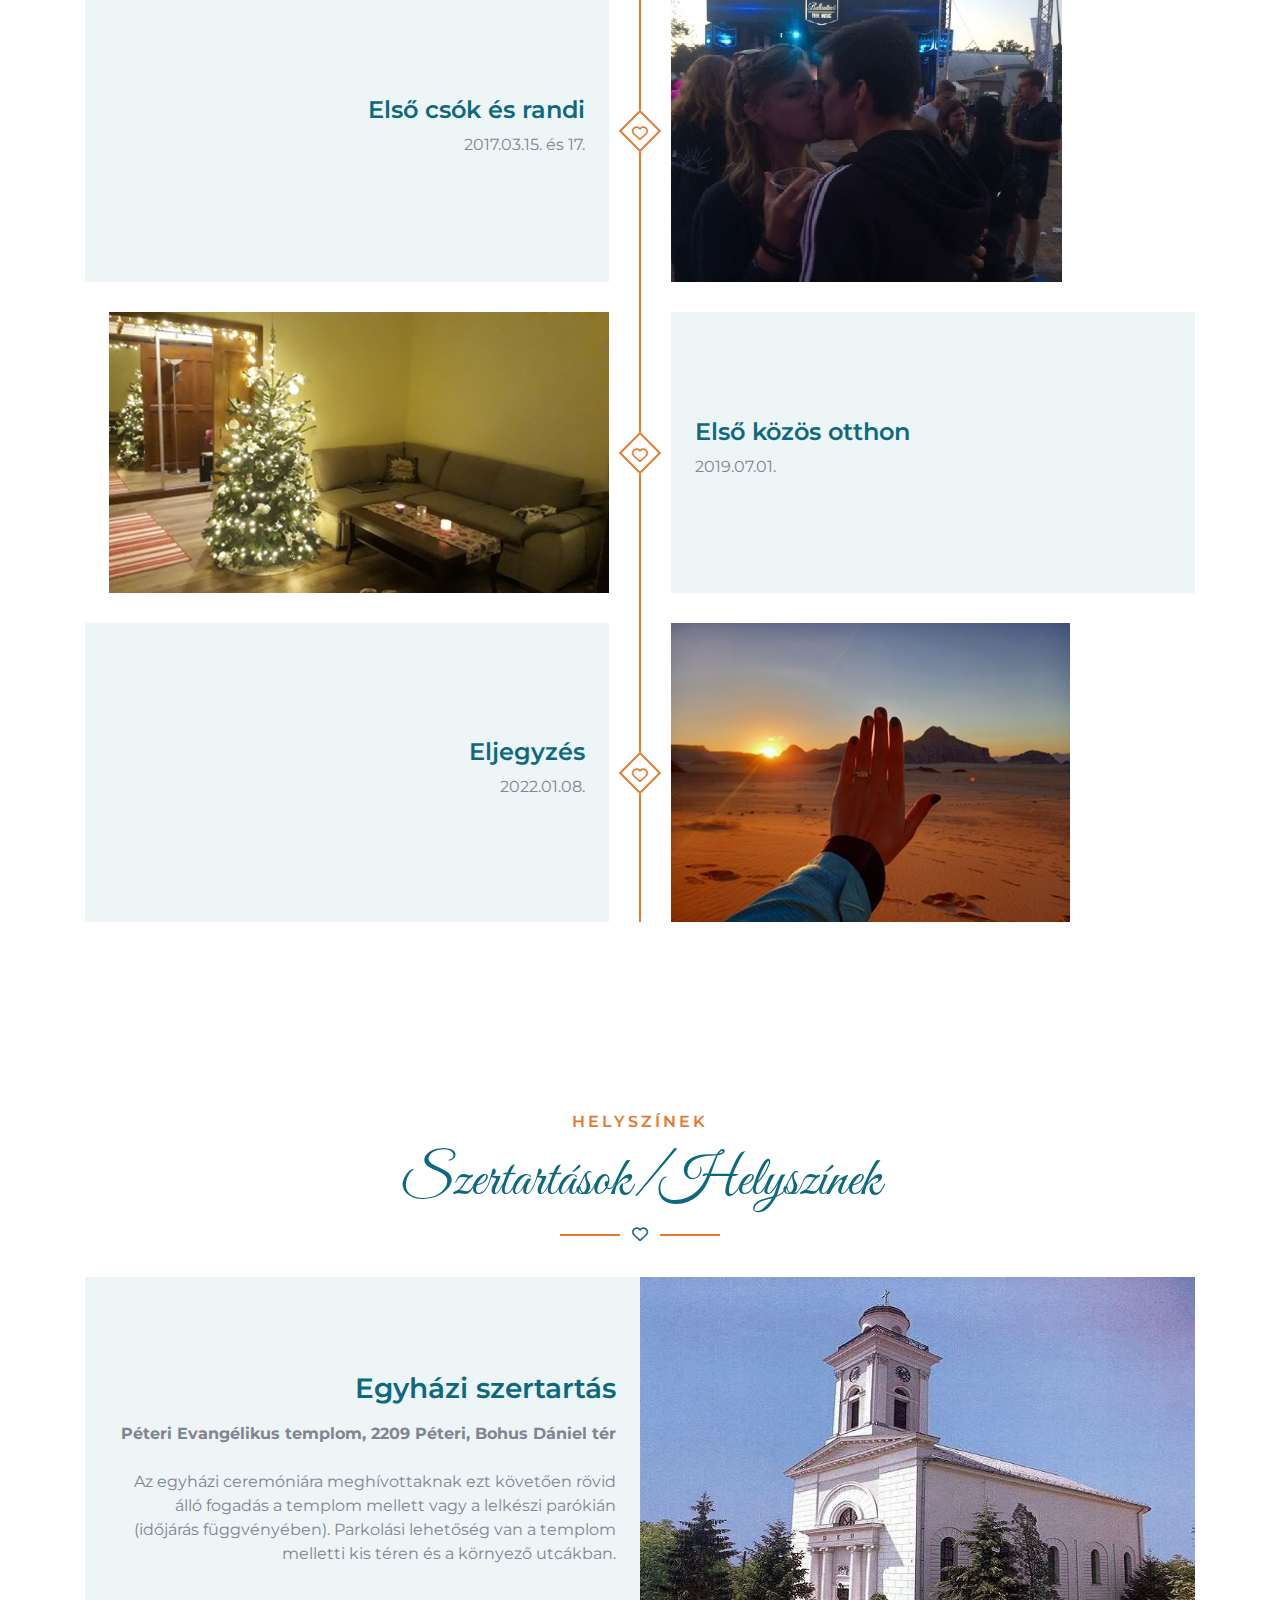
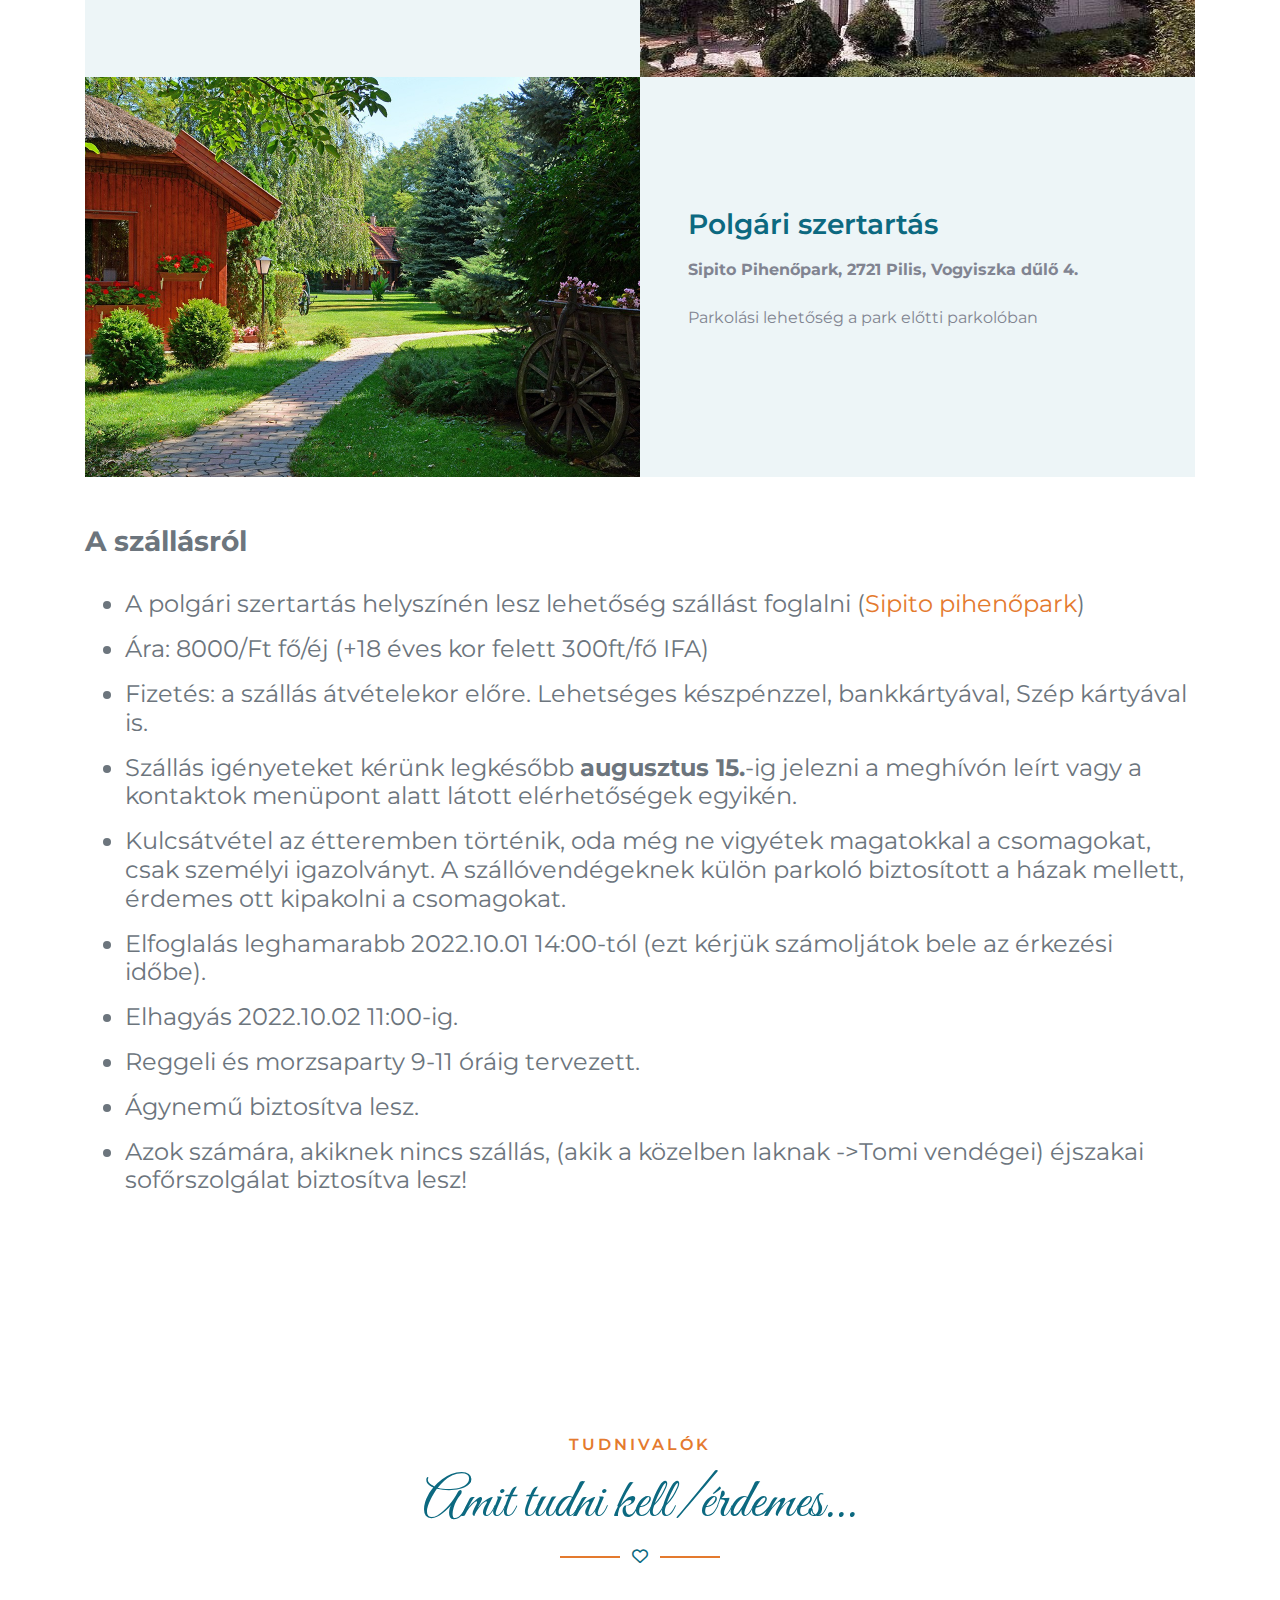
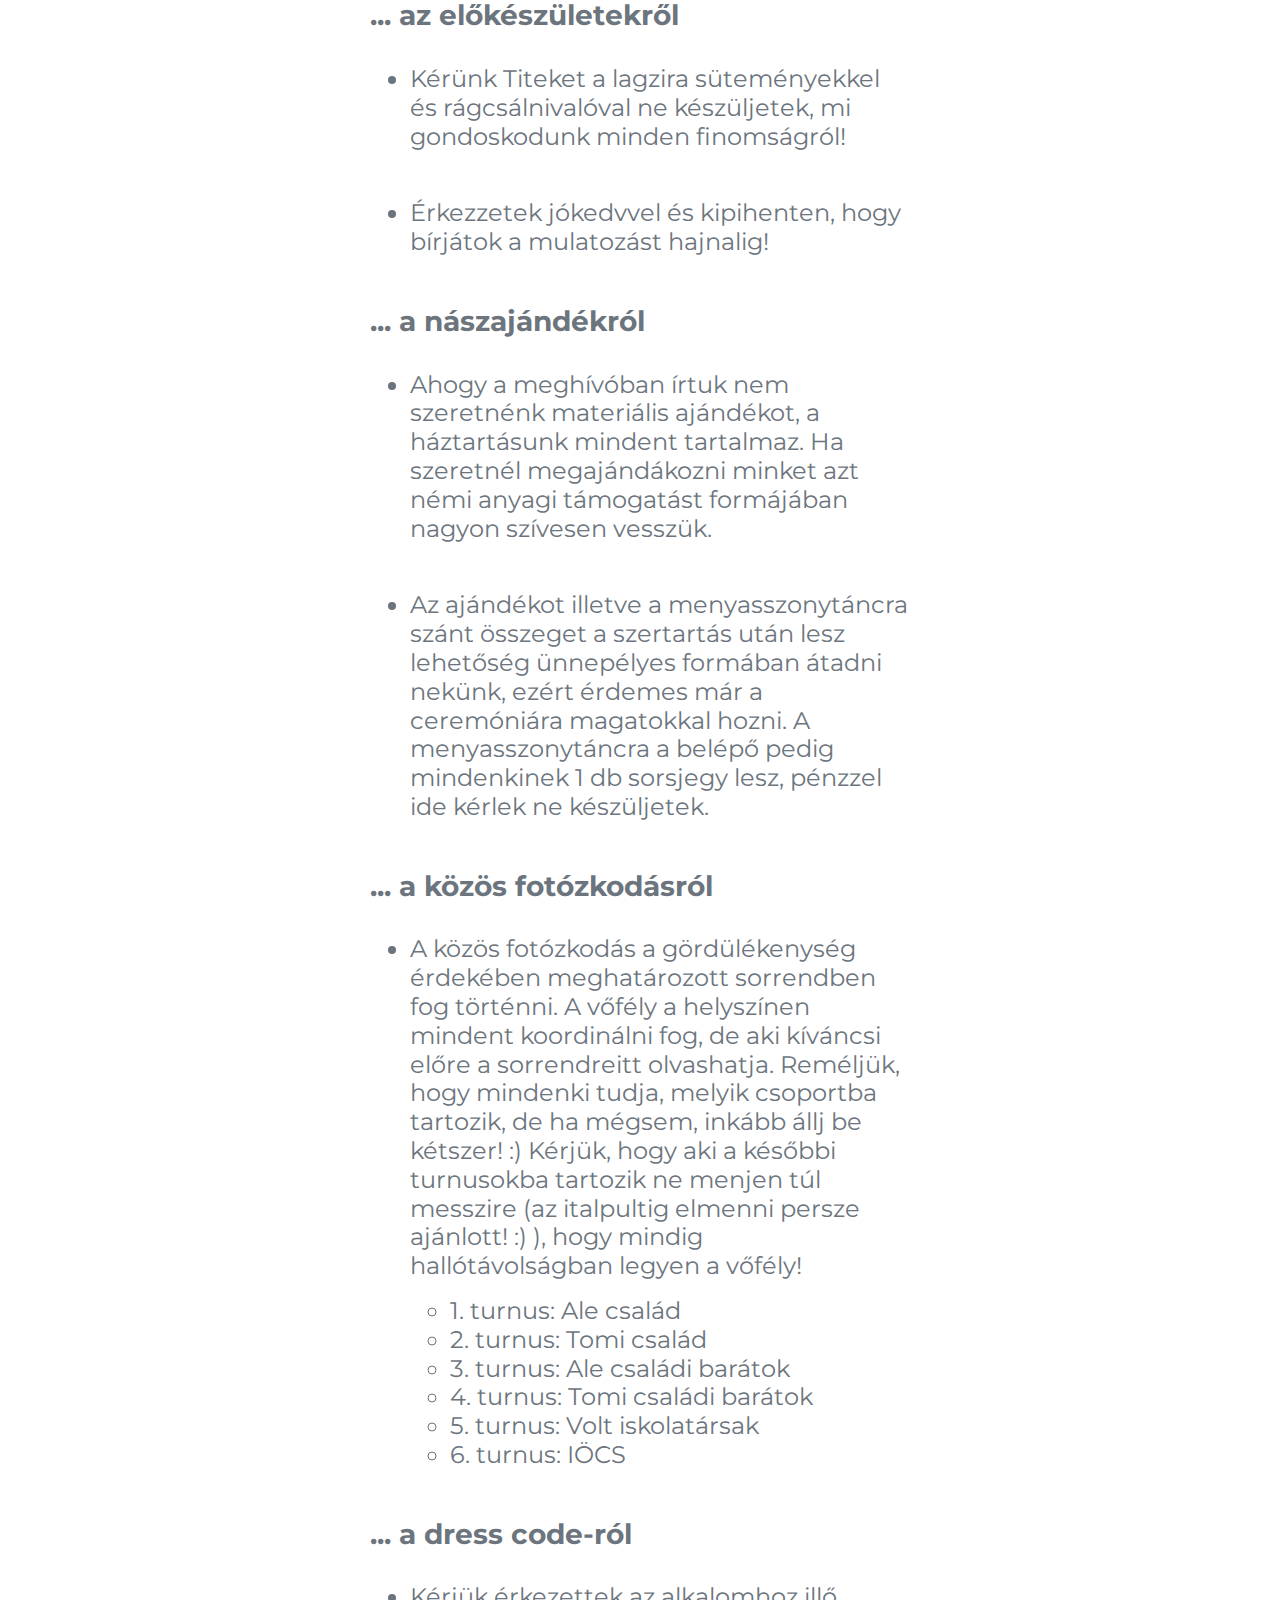
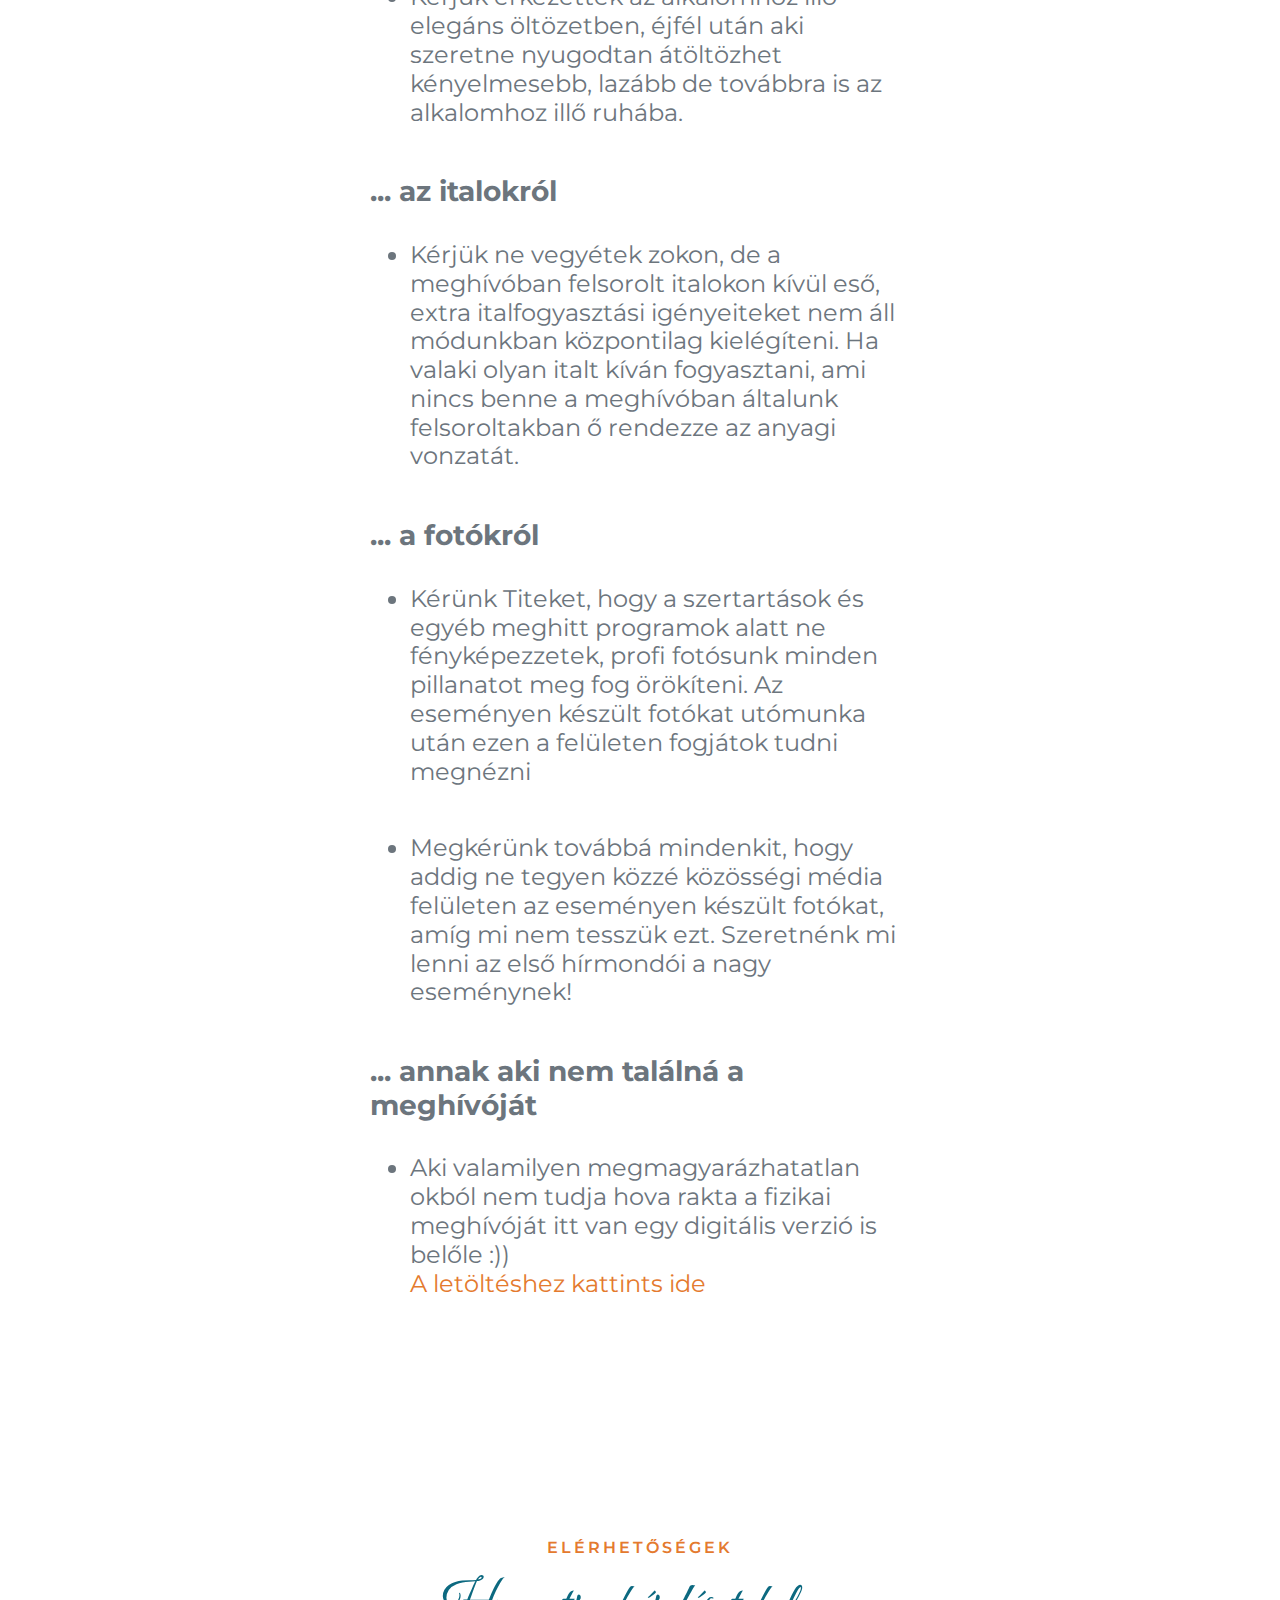
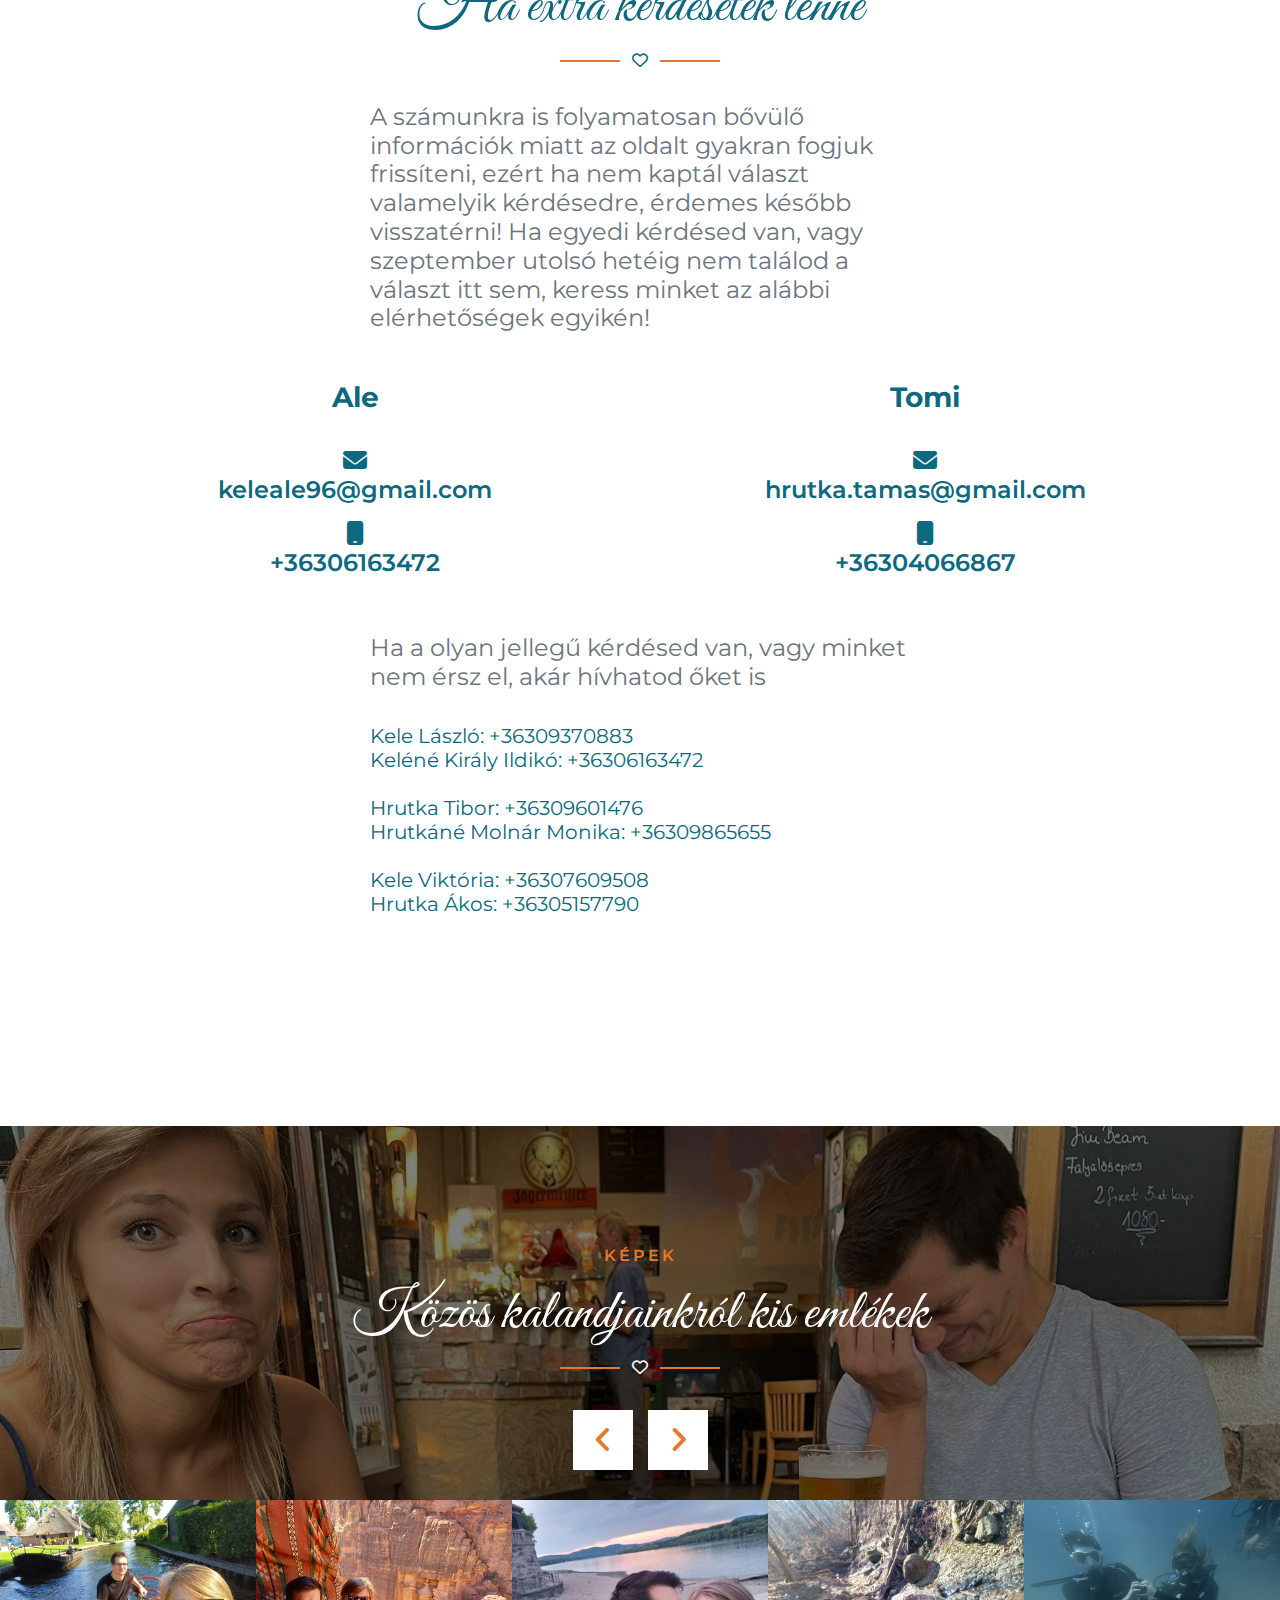
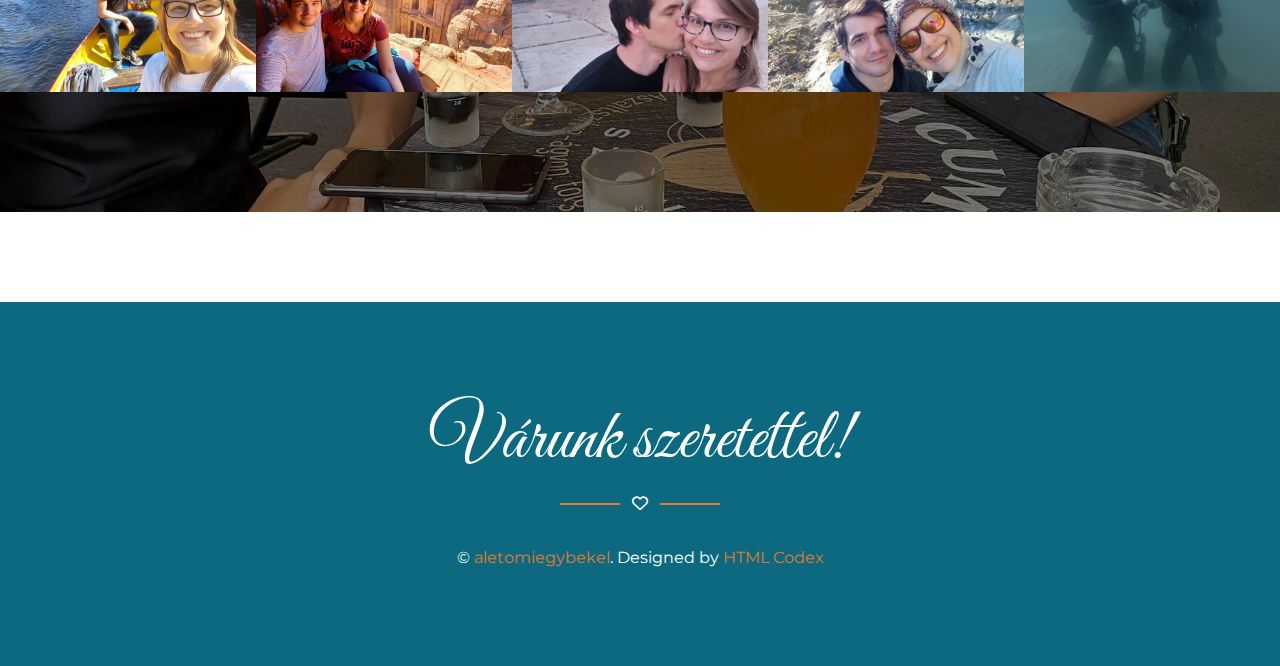
==== commit 76695331: "Remove timer" ====
--- a/index.html
+++ b/index.html
@@ -69,7 +69,7 @@
                                     velünk ünnepeltek!</h3>
                             </div>
                             <div>
-                                <h2 class="text-uppercase font-weight-bold text-white m-0 pt-5" id="timer"></h2>
+                                <h2 class="text-uppercase font-weight-bold text-white m-0 pt-5">MA VAN A NAGY NAP!</h2>
                             </div>
                         </div>
                     </div>
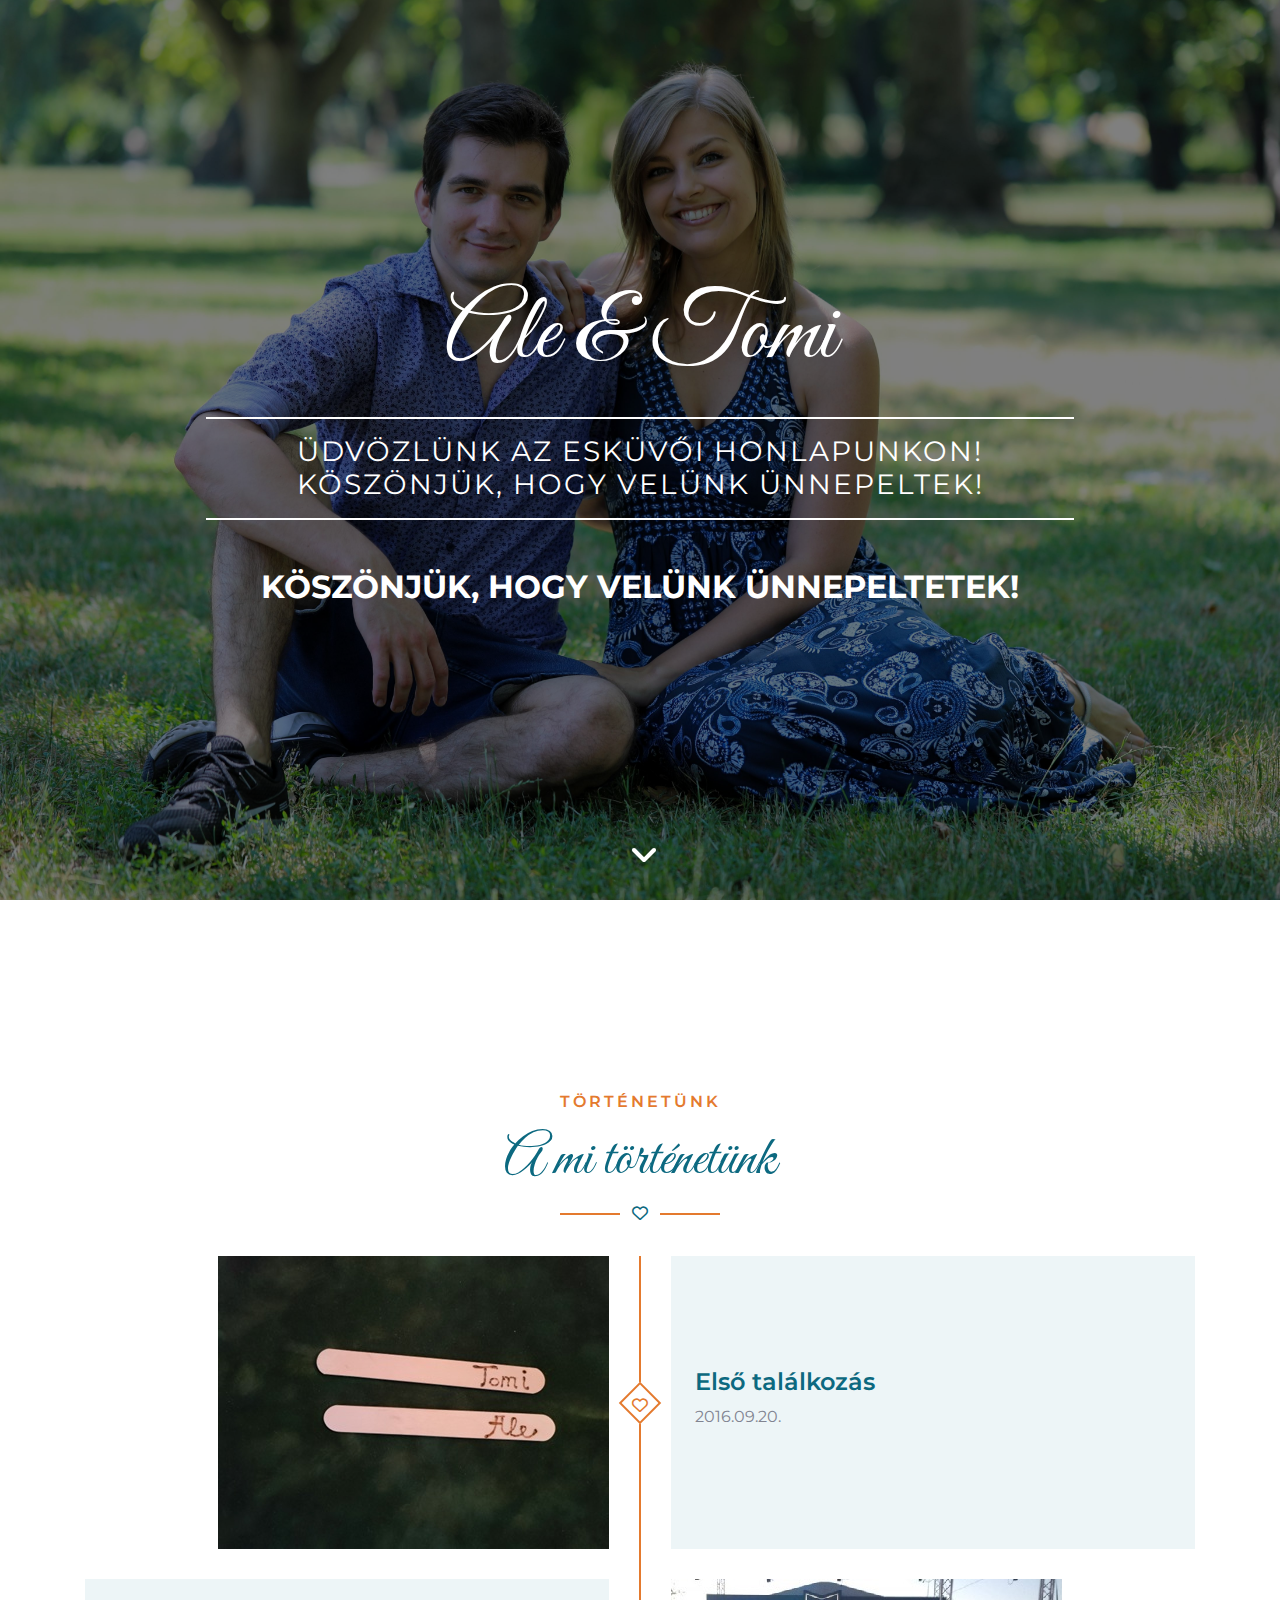
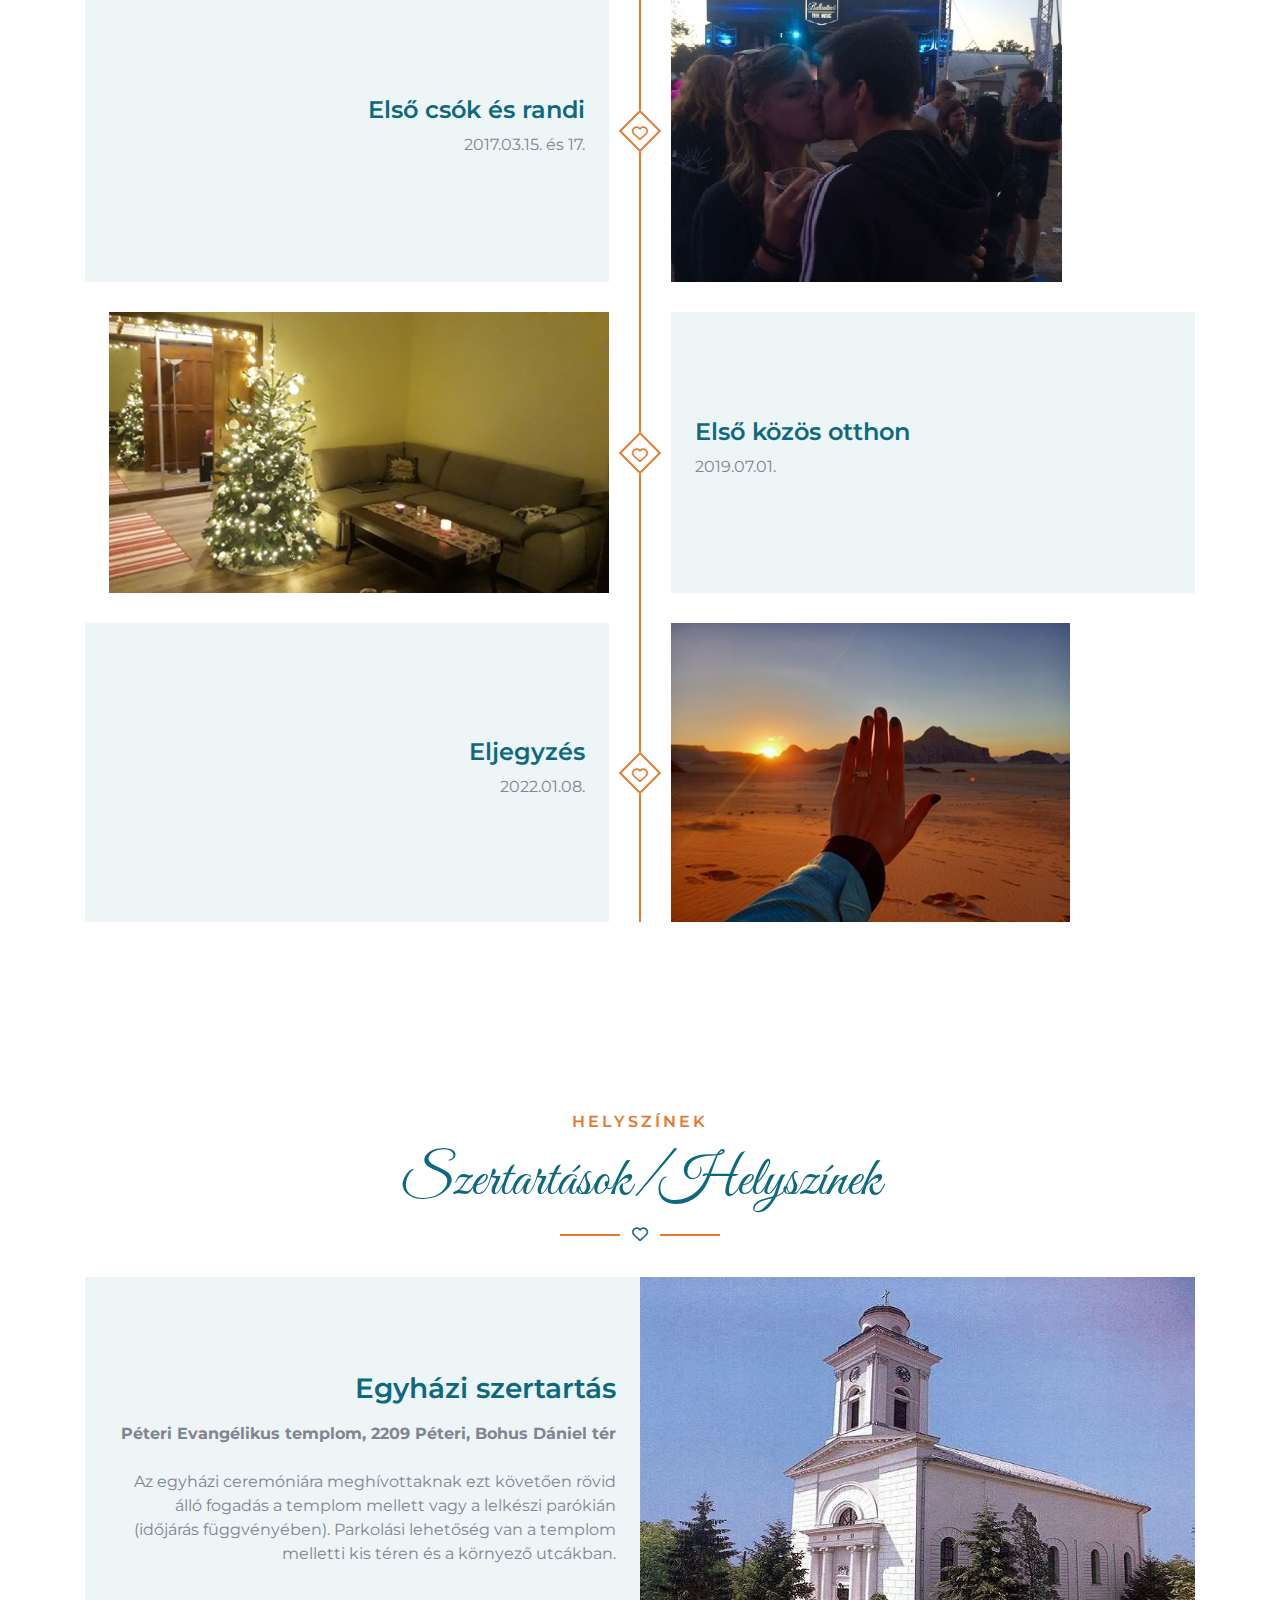
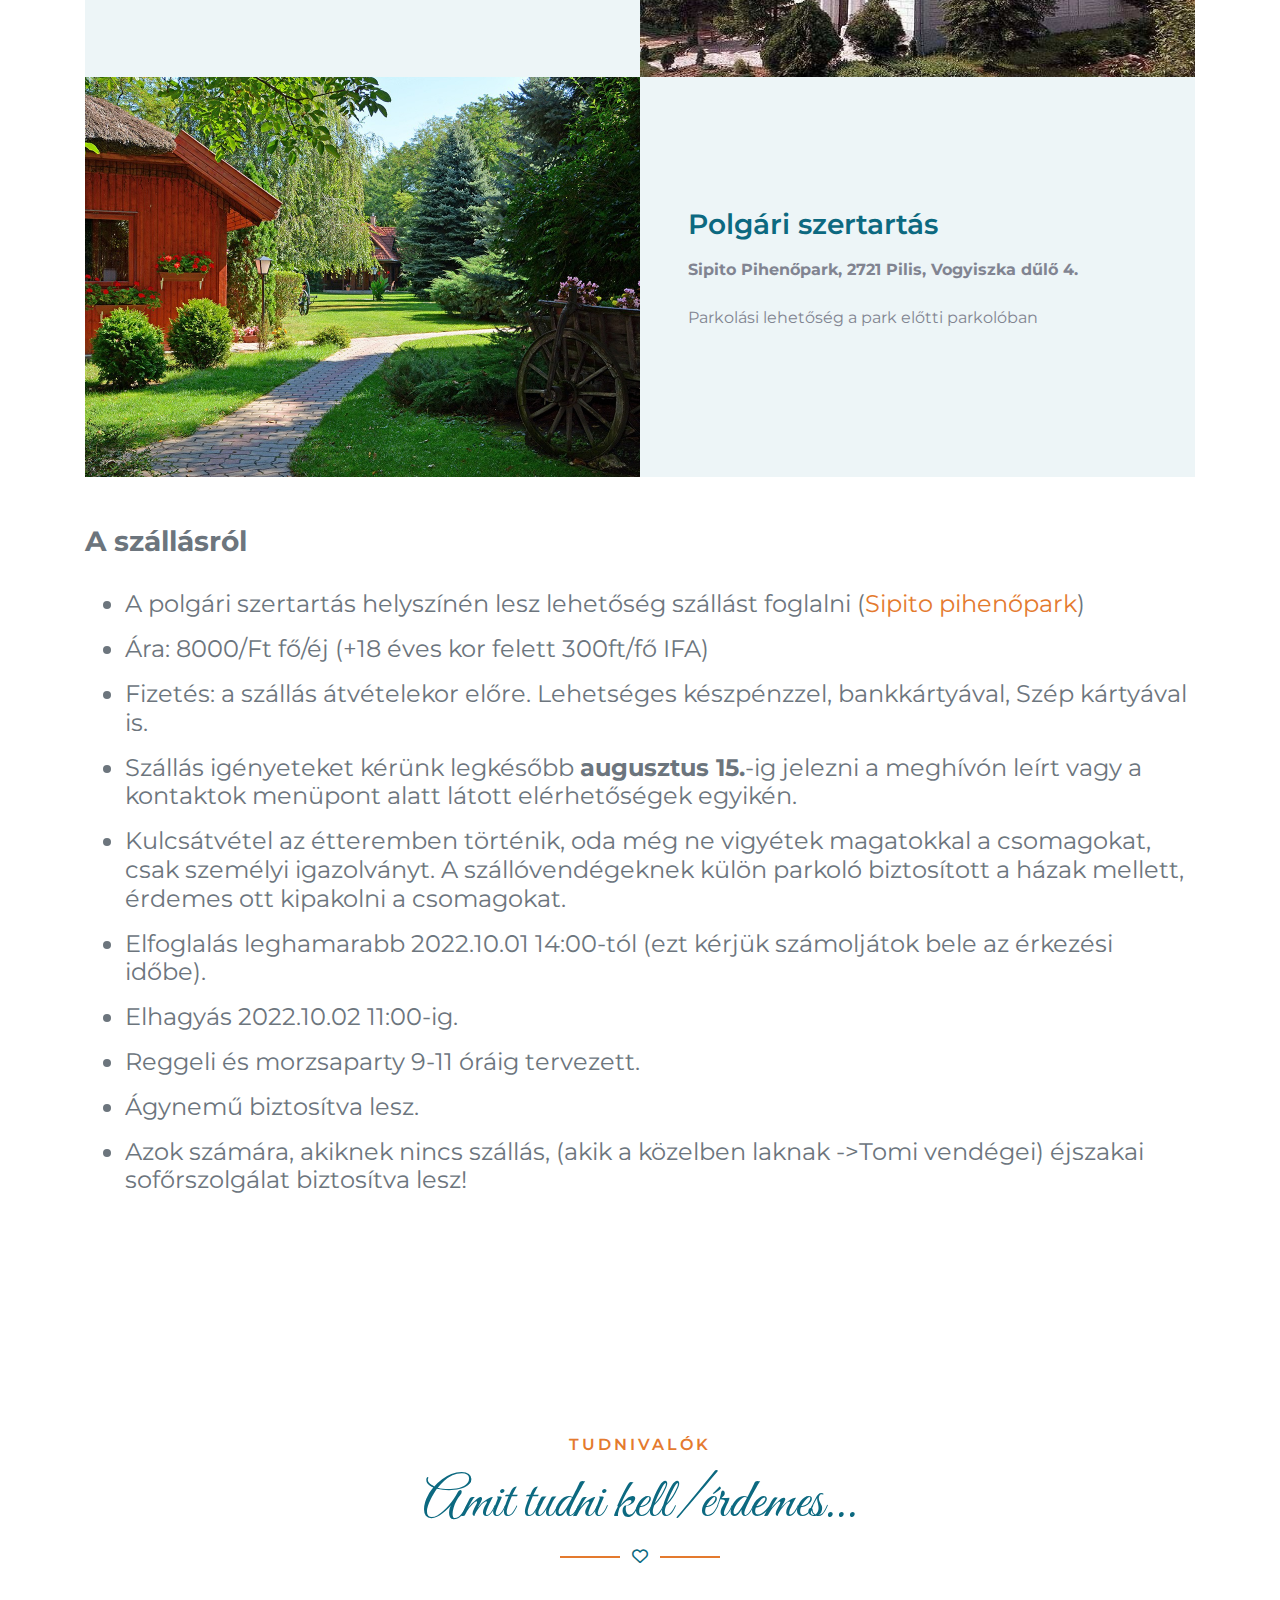
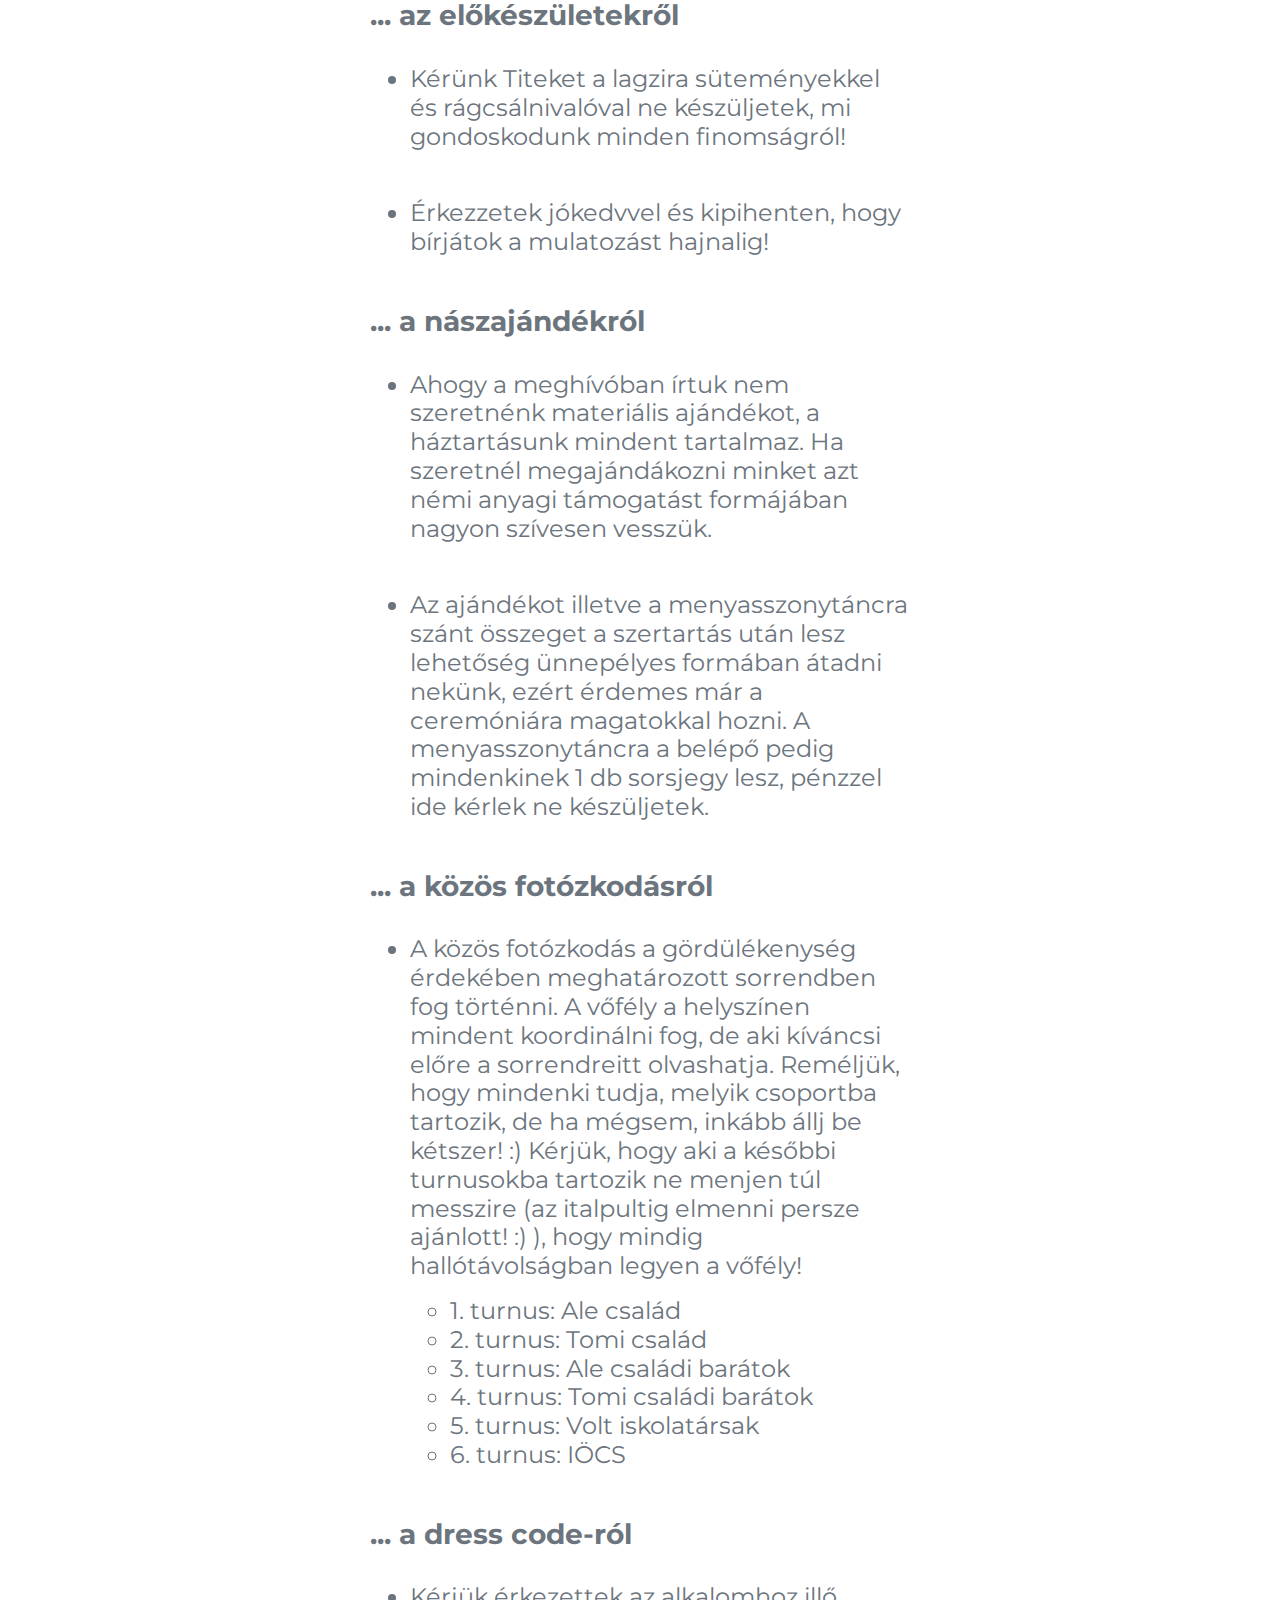
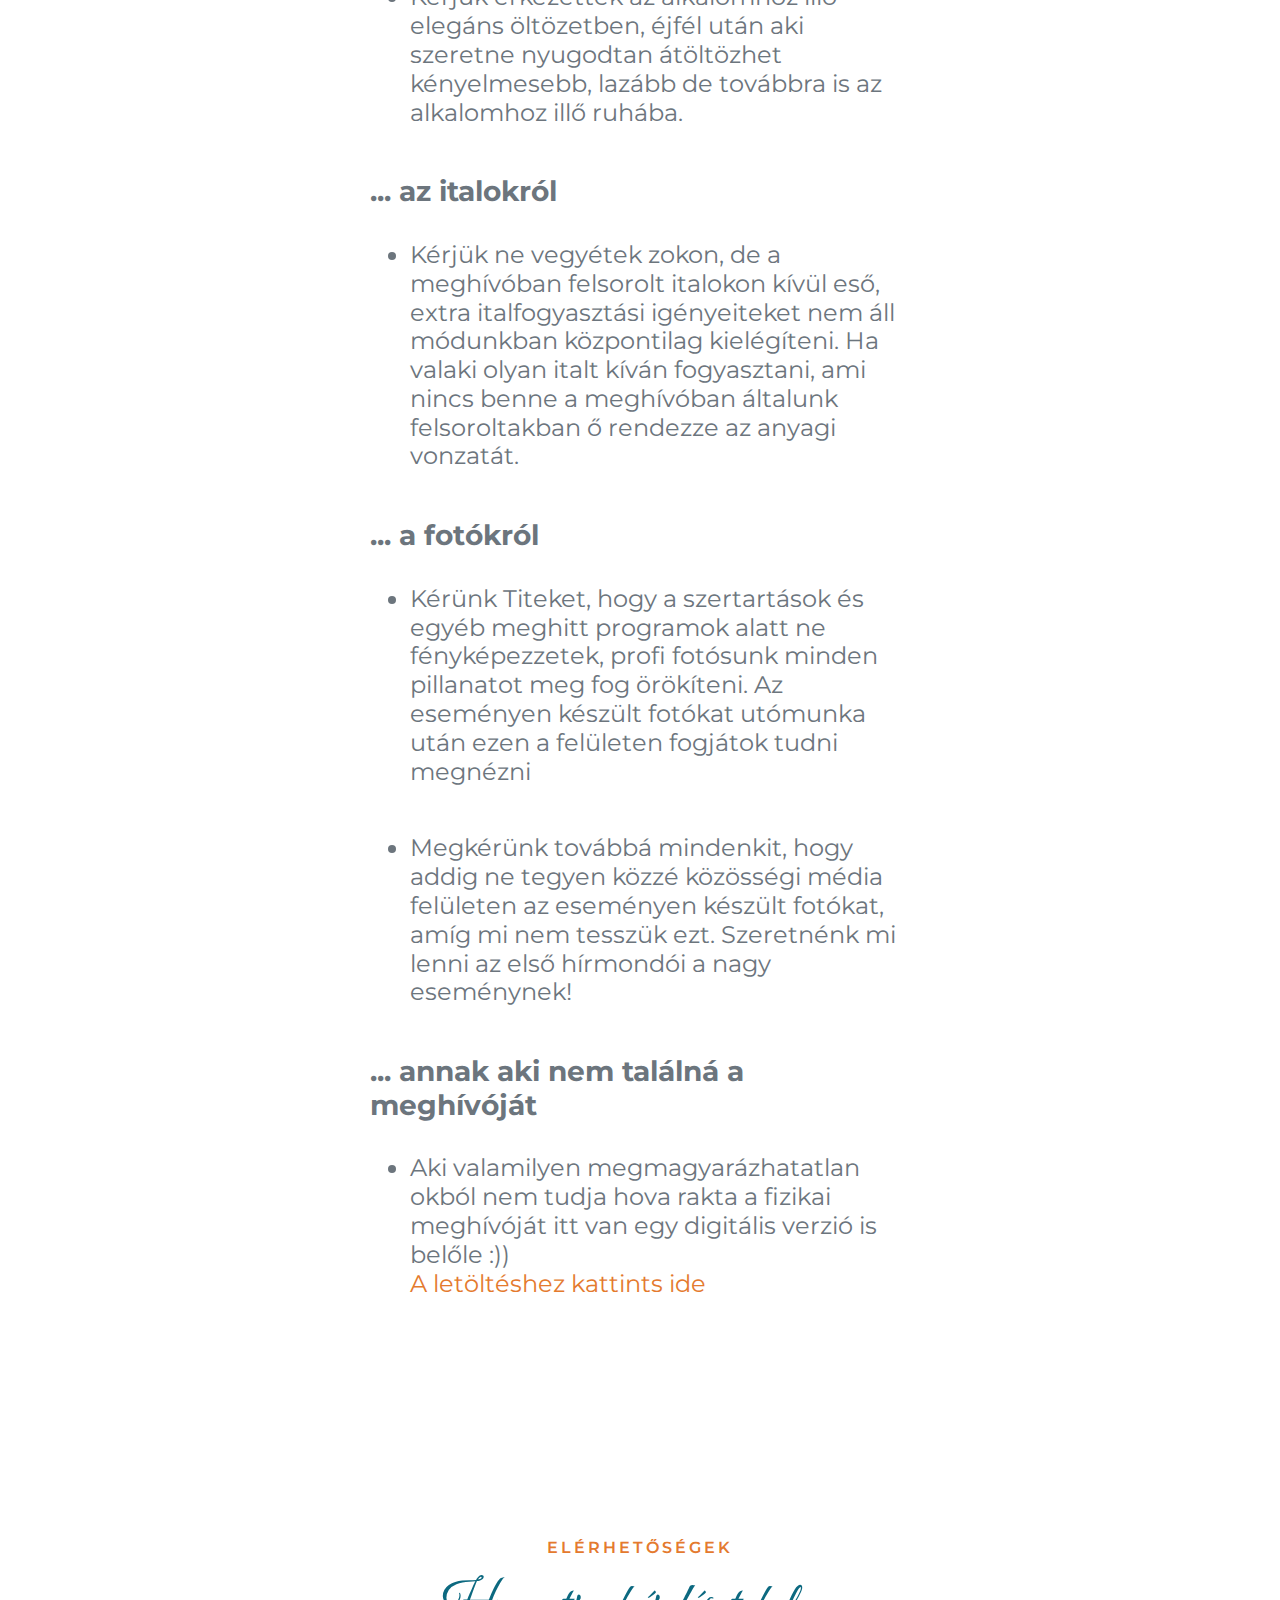
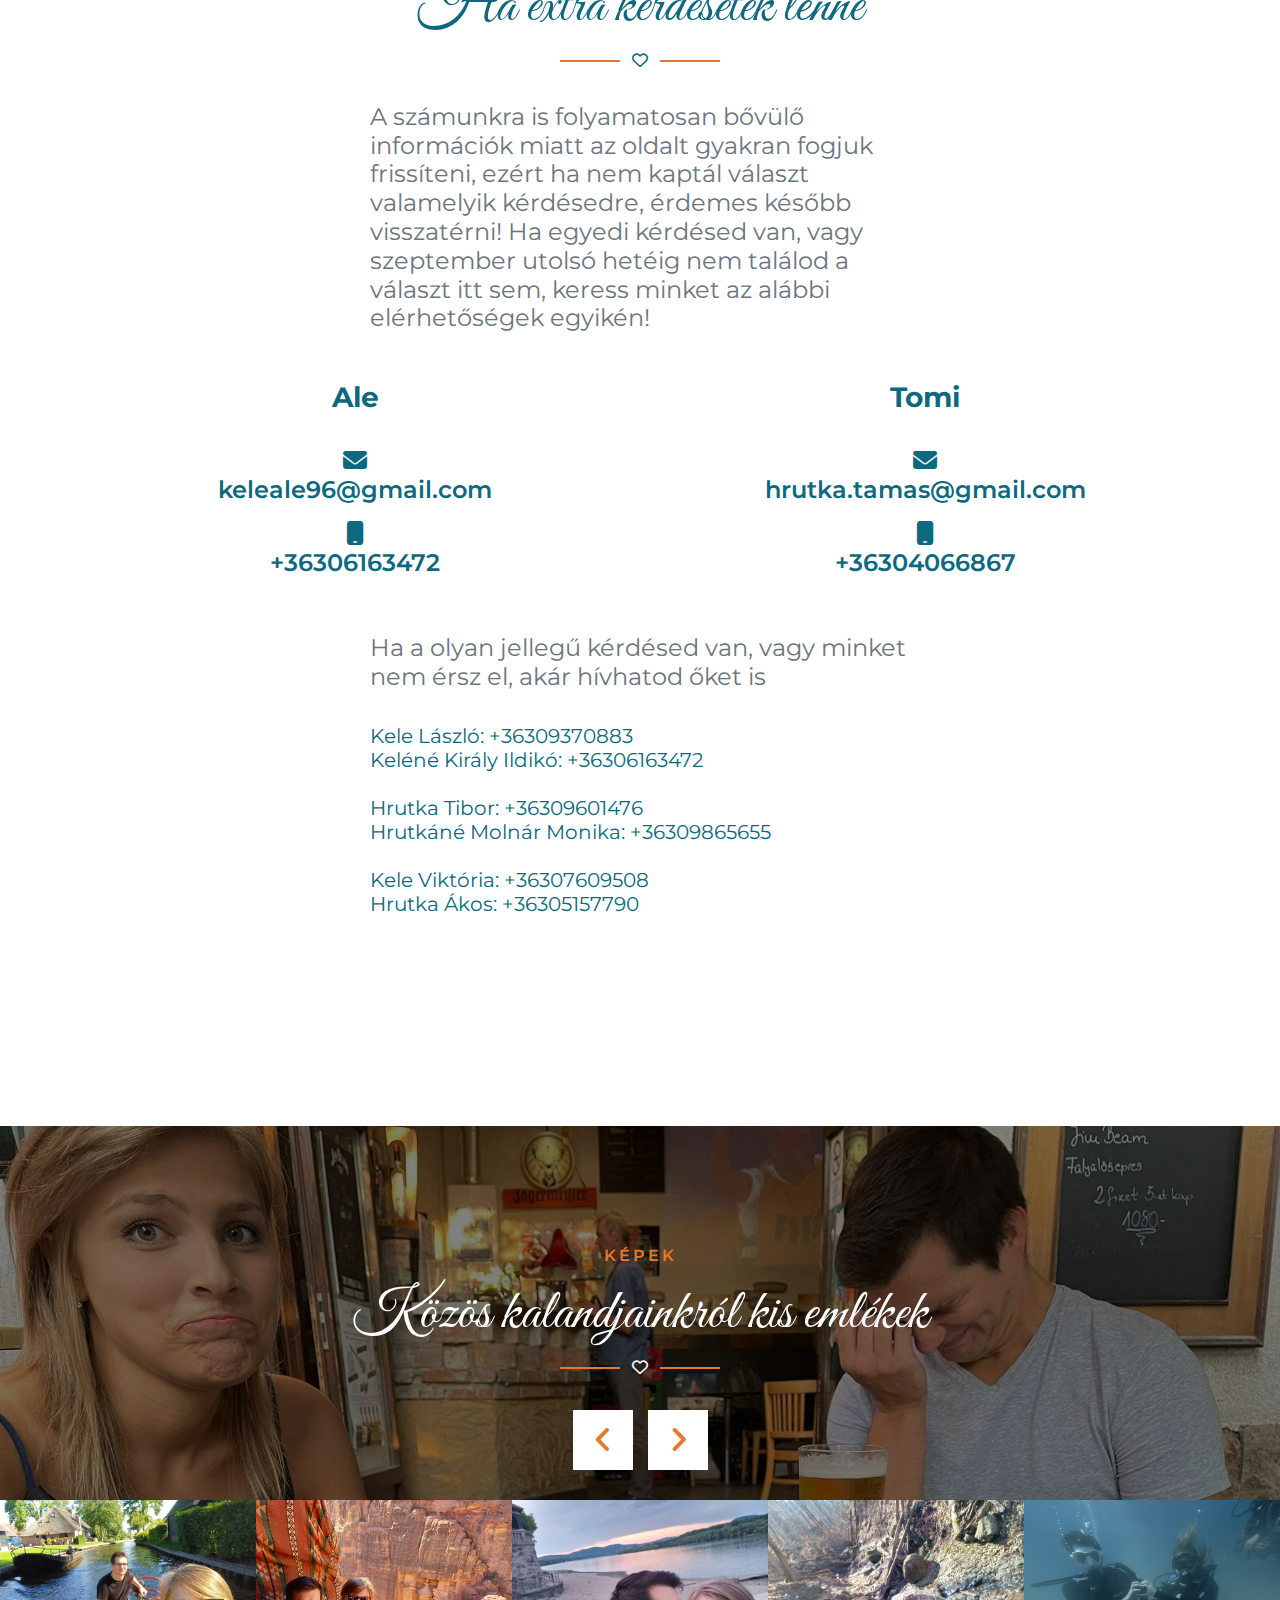
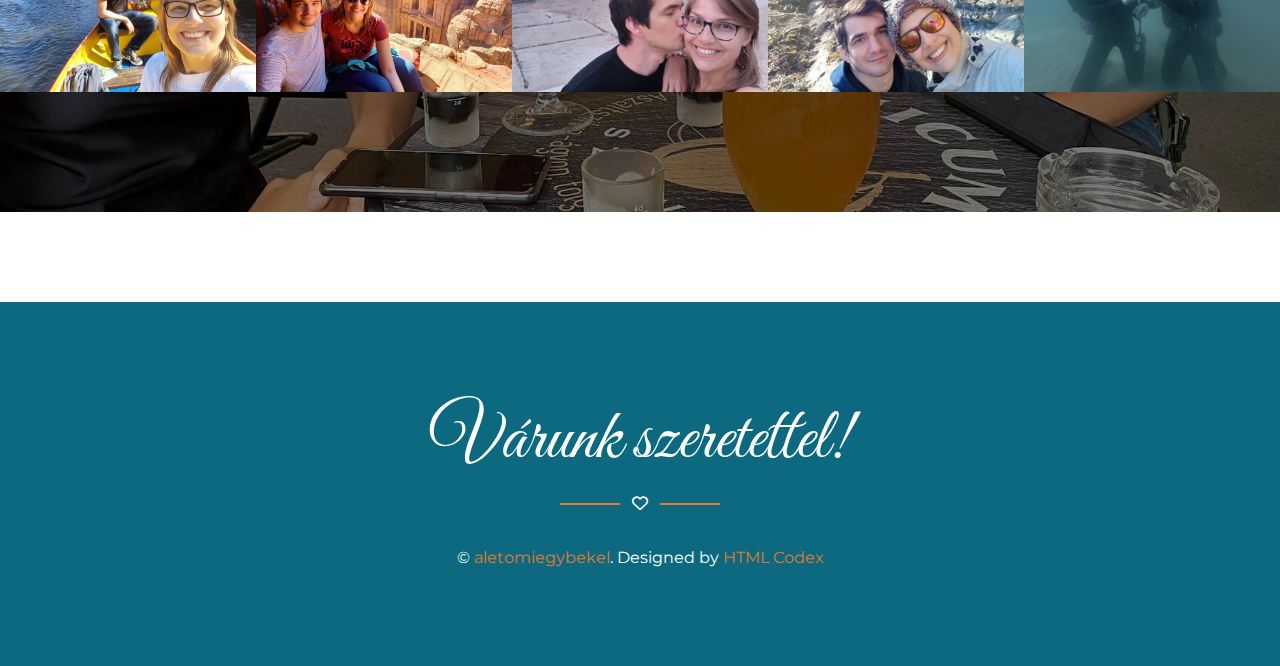
==== commit 9b5e1899: "Update header text" ====
--- a/index.html
+++ b/index.html
@@ -1,483 +1,484 @@
-<!DOCTYPE html>
-<html lang="en">
-
-<head>
-    <meta charset="utf-8">
-    <title>Ale & Tomi egybekel</title>
-    <meta content="width=device-width, initial-scale=1.0" name="viewport">
-    <meta content="Free HTML Templates" name="keywords">
-    <meta content="Free HTML Templates" name="description">
-
-    <!-- Favicon -->
-    <link href="img/favico.ico" type="image/x-icon" rel="icon">
-
-    <!-- Google Web Fonts -->
-    <link rel="preconnect" href="https://fonts.gstatic.com">
-    <link href="https://fonts.googleapis.com/css2?family=Great+Vibes&family=Montserrat:wght@400;600&display=swap"
-        rel="stylesheet">
-
-    <!-- Font Awesome -->
-    <link href="https://cdnjs.cloudflare.com/ajax/libs/font-awesome/6.1.2/css/all.min.css" rel="stylesheet">
-
-    <!-- Libraries Stylesheet -->
-    <link href="lib/owlcarousel/assets/owl.carousel.min.css" rel="stylesheet">
-    <link href="lib/lightbox/css/lightbox.min.css" rel="stylesheet">
-
-    <!-- Customized Bootstrap Stylesheet -->
-    <link href="css/style.css" rel="stylesheet">
-</head>
-
-<body data-spy="scroll" data-target=".navbar" data-offset="51">
-    <!-- Navbar Start -->
-    <nav class="navbar fixed-top shadow-sm navbar-expand-lg bg-dark navbar-dark py-3 py-lg-0 px-lg-5">
-        <a href="index.html" class="navbar-brand d-block d-lg-none">
-            <h1 class="font-secondary text-white mb-n2">Ale <span class="text-primary">&</span> Tomi</h1>
-        </a>
-        <button type="button" class="navbar-toggler" data-toggle="collapse" data-target="#navbarCollapse">
-            <span class="navbar-toggler-icon"></span>
-        </button>
-        <div class="collapse navbar-collapse justify-content-between" id="navbarCollapse">
-            <div class="navbar-nav ml-auto py-0">
-                <a href="#home" class="nav-item nav-link active">Főoldal</a>
-                <a href="#story" class="nav-item nav-link">Történetünk</a>
-                <a href="#places" class="nav-item nav-link">Helyszínek</a>
-            </div>
-            <a href="index.html" class="navbar-brand mx-5 d-none d-lg-block">
-                <h1 class="font-secondary text-white mb-n2">Ale <span class="text-primary">&</span> Tomi</h1>
-            </a>
-            <div class="navbar-nav mr-auto py-0">
-                <a href="#infos" class="nav-item nav-link">Tudni érdemes</a>
-                <a href="#contact" class="nav-item nav-link">Elérhetőségek</a>
-                <a href="#gallery" class="nav-item nav-link">Képeink</a>
-            </div>
-        </div>
-    </nav>
-    <!-- Navbar End -->
-
-
-    <div class="container-fluid p-0 mb-5 pb-5" id="home">
-        <div id="header-carousel" class="carousel slide carousel-fade" data-ride="carousel">
-            <div class="carousel-inner">
-                <div class="carousel-item position-relative active" style="height: 100vh; min-height: 400px;">
-                    <img class="position-absolute w-100 h-100" src="img/carousel-1.jpg" style="object-fit: cover;">
-                    <div class="carousel-caption d-flex flex-column align-items-center justify-content-center">
-                        <div class="p-3" style="max-width: 900px;">
-                            <h1 class="display-1 font-secondary text-white mt-n3 mb-md-4">Ale & Tomi</h1>
-                            <div class="d-inline-block border-top border-bottom border-light py-3 px-4">
-                                <h3 class="text-uppercase font-weight-normal text-white m-0"
-                                    style="letter-spacing: 2px;">Üdvözlünk az esküvői honlapunkon! Köszönjük, hogy
-                                    velünk ünnepeltek!</h3>
-                            </div>
-                            <div>
-                                <h2 class="text-uppercase font-weight-bold text-white m-0 pt-5">MA VAN A NAGY NAP!</h2>
-                            </div>
-                        </div>
-                    </div>
-                </div>
-            </div>
-        </div>
-    </div>
-
-    <!-- Story Start -->
-    <div class="container-fluid py-5" id="story">
-        <div class="container pt-5 pb-3">
-            <div class="section-title position-relative text-center">
-                <h6 class="text-uppercase text-primary mb-3" style="letter-spacing: 3px;">Történetünk</h6>
-                <h1 class="font-secondary display-4">A mi történetünk</h1>
-                <i class="far fa-heart text-dark"></i>
-            </div>
-            <div class="container timeline position-relative p-0">
-                <div class="row">
-                    <div class="col-md-6 text-center text-md-right">
-                        <img class="img-fluid mr-md-3" src="img/story-1.jpg" alt="">
-                    </div>
-                    <div class="col-md-6 text-center text-md-left">
-                        <div class="h-100 d-flex flex-column justify-content-center bg-secondary p-4 ml-md-3">
-                            <h4 class="mb-2">Első találkozás</h4>
-                            <p class="text-uppercase mb-2">2016.09.20.</p>
-                        </div>
-                    </div>
-                </div>
-                <div class="row">
-                    <div class="col-md-6 text-center text-md-right">
-                        <div class="h-100 d-flex flex-column justify-content-center bg-secondary p-4 mr-md-3">
-                            <h4 class="mb-2">Első csók és randi</h4>
-                            <p class="mb-2">2017.03.15. és 17.</p>
-                        </div>
-                    </div>
-                    <div class="col-md-6 text-center text-md-left">
-                        <img class="img-fluid ml-md-3" src="img/story-2.jpg" alt="">
-                    </div>
-                </div>
-                <div class="row">
-                    <div class="col-md-6 text-center text-md-right">
-                        <img class="img-fluid mr-md-3" src="img/story-3.jpg" alt="">
-                    </div>
-                    <div class="col-md-6 text-center text-md-left">
-                        <div class="h-100 d-flex flex-column justify-content-center bg-secondary p-4 ml-md-3">
-                            <h4 class="mb-2">Első közös otthon</h4>
-                            <p class="text-uppercase mb-2">2019.07.01.</p>
-                        </div>
-                    </div>
-                </div>
-                <div class="row">
-                    <div class="col-md-6 text-center text-md-right">
-                        <div class="h-100 d-flex flex-column justify-content-center bg-secondary p-4 mr-md-3">
-                            <h4 class="mb-2">Eljegyzés</h4>
-                            <p class="text-uppercase mb-2">2022.01.08.</p>
-                        </div>
-                    </div>
-                    <div class="col-md-6 text-center text-md-left">
-                        <img class="img-fluid ml-md-3" src="img/story-4.jpg" alt="">
-                    </div>
-                </div>
-            </div>
-        </div>
-    </div>
-    <!-- Story End -->
-
-    <!-- Places Start -->
-    <div class="container-fluid py-5" id="places">
-        <div class="container py-5">
-            <div class="section-title position-relative text-center">
-                <h6 class="text-uppercase text-primary mb-3" style="letter-spacing: 3px;">Helyszínek</h6>
-                <h1 class="font-secondary display-4">Szertartások/Helyszínek</h1>
-                <i class="far fa-heart text-dark"></i>
-            </div>
-            <div class="row m-0 mb-4 mb-md-0 pb-2 pb-md-0">
-                <div class="col-md-6 p-0 text-center text-md-right">
-                    <div class="h-100 d-flex flex-column justify-content-center bg-secondary p-4">
-                        <h3 class="mb-3">Egyházi szertartás</h3>
-                        <p><span class="font-weight-bold left">Péteri Evangélikus templom, 2209 Péteri, Bohus Dániel
-                                tér</span> <br><br>
-                            Az egyházi ceremóniára meghívottaknak ezt követően rövid álló fogadás a templom mellett vagy
-                            a lelkészi parókián (időjárás függvényében).
-                            Parkolási lehetőség van a templom melletti kis téren és a környező utcákban.
-                        </p>
-                        <div class="position-relative"></div>
-                    </div>
-                </div>
-                <div class="col-md-6 p-0" style="min-height: 400px;">
-                    <img class="position-absolute w-100 h-100" src="img/about-1.jpg" style="">
-                </div>
-            </div>
-            <div class="row m-0">
-                <div class="col-md-6 p-0" style="min-height: 400px;">
-                    <img class="position-absolute w-100 h-100" src="img/about-2.jpg" style="object-fit: cover;">
-                </div>
-                <div class="col-md-6 p-0 text-center text-md-left">
-                    <div class="h-100 d-flex flex-column justify-content-center bg-secondary p-5">
-                        <h3 class="mb-3">Polgári szertartás</h3>
-                        <p><span class="font-weight-bold left">Sipito Pihenőpark, 2721 Pilis, Vogyiszka dűlő 4.</span>
-                            <br><br>
-                            Parkolási lehetőség a park előtti parkolóban
-                        </p>
-                        <div class="position-relative"></div>
-                    </div>
-                </div>
-            </div>
-            <div class="row mt-5">
-                <div class="col-md-12 text-left">
-                    <h3 class="font-weight-bold text-muted mb-3 pb-3">A szállásról</h3>
-                    <h4 class="font-weight-normal text-muted mb-3 pb-3">
-                        <ul>
-                            <li class="mb-3">A polgári szertartás helyszínén lesz lehetőség szállást foglalni
-                                (<a href="https://sipito.hu/" target="_blank">Sipito pihenőpark</a>)</li>
-                            <li class="mb-3">Ára: 8000/Ft fő/éj (+18 éves kor felett 300ft/fő IFA)</li>
-                            <li class="mb-3">Fizetés: a szállás átvételekor előre. Lehetséges készpénzzel,
-                                bankkártyával, Szép kártyával is.</li>
-                            <li class="mb-3">Szállás igényeteket kérünk legkésőbb <b>augusztus 15.</b>-ig jelezni a
-                                meghívón
-                                leírt vagy a kontaktok menüpont alatt látott elérhetőségek egyikén.</li>
-                            <li class="mb-3">Kulcsátvétel az étteremben történik, oda még ne vigyétek magatokkal a
-                                csomagokat, csak személyi igazolványt. A szállóvendégeknek külön parkoló biztosított a
-                                házak mellett, érdemes ott kipakolni a csomagokat.</li>
-                            <li class="mb-3">Elfoglalás leghamarabb 2022.10.01 14:00-tól (ezt kérjük számoljátok bele az
-                                érkezési időbe).
-                            </li>
-                            <li class="mb-3">Elhagyás 2022.10.02 11:00-ig. </li>
-                            <li class="mb-3">Reggeli és morzsaparty 9-11 óráig tervezett.</li>
-                            <li class="mb-3">Ágynemű biztosítva lesz. </li>
-                            <li class="mb-3">Azok számára, akiknek nincs szállás, (akik a közelben laknak ->Tomi
-                                vendégei) éjszakai sofőrszolgálat biztosítva lesz! </li>
-                        </ul>
-                    </h4>
-                </div>
-            </div>
-        </div>
-    </div>
-    <!-- Places End -->
-
-
-    <!-- Infos Start -->
-    <div class="container-fluid py-5" id="infos">
-        <div class="container py-5">
-            <div class="section-title position-relative text-center">
-                <h6 class="text-uppercase text-primary mb-3" style="letter-spacing: 3px;">Tudnivalók</h6>
-                <h1 class="font-secondary display-4">Amit tudni kell/érdemes...</h1>
-                <i class="far fa-heart text-dark"></i>
-            </div>
-            <div class="row justify-content-center">
-                <div class="col-md-6 text-left">
-                    <h3 class="font-weight-bold text-muted mb-3 pb-3">... az előkészületekről</h3>
-                    <h4 class="font-weight-normal text-muted mb-3 pb-3">
-                        <ul>
-                            <li class="mb-5">Kérünk Titeket a lagzira süteményekkel és rágcsálnivalóval ne készüljetek,
-                                mi
-                                gondoskodunk
-                                minden finomságról!</li>
-                            <li>Érkezzetek jókedvvel és kipihenten, hogy bírjátok a mulatozást hajnalig!</li>
-                        </ul>
-                    </h4>
-                </div>
-            </div>
-            <div class="row justify-content-center">
-                <div class="col-md-6 text-left">
-                    <h3 class="font-weight-bold text-muted mb-3 pb-3">... a nászajándékról</h3>
-                    <h4 class="font-weight-normal text-muted mb-3 pb-3">
-                        <ul>
-                            <li class="mb-5">Ahogy a meghívóban írtuk nem szeretnénk materiális ajándékot, a
-                                háztartásunk mindent tartalmaz. Ha szeretnél megajándákozni minket azt némi anyagi
-                                támogatást formájában nagyon szívesen vesszük.</li>
-                            <li>Az ajándékot illetve a menyasszonytáncra szánt összeget a szertartás után lesz lehetőség
-                                ünnepélyes formában átadni nekünk, ezért érdemes már a ceremóniára magatokkal hozni.
-                                A menyasszonytáncra a belépő pedig mindenkinek 1 db sorsjegy lesz, pénzzel ide kérlek ne
-                                készüljetek.
-                            </li>
-                        </ul>
-                    </h4>
-                </div>
-            </div>
-            <div class="row justify-content-center">
-                <div class="col-md-6 text-left">
-                    <h3 class="font-weight-bold text-muted mb-3 pb-3">... a közös fotózkodásról</h3>
-                    <h4 class="font-weight-normal text-muted mb-3 pb-3">
-                        <ul>
-                            <li>A közös fotózkodás a gördülékenység érdekében meghatározott sorrendben fog
-                                történni. A
-                                vőfély a helyszínen mindent koordinálni fog, de aki kíváncsi előre a sorrendreitt
-                                olvashatja.
-                                Reméljük, hogy mindenki tudja, melyik csoportba tartozik, de ha mégsem, inkább állj be
-                                kétszer! :)
-                                Kérjük, hogy aki a későbbi turnusokba tartozik ne menjen túl messzire (az italpultig
-                                elmenni persze ajánlott! :) ), hogy mindig hallótávolságban legyen a vőfély!
-                                <ul class="mt-3">
-                                    <li>1. turnus: Ale család</li>
-                                    <li>2. turnus: Tomi család</li>
-                                    <li>3. turnus: Ale családi barátok</li>
-                                    <li>4. turnus: Tomi családi barátok</li>
-                                    <li>5. turnus: Volt iskolatársak</li>
-                                    <li>6. turnus: IÖCS</li>
-                                </ul>
-                            </li>
-
-                        </ul>
-                    </h4>
-                </div>
-            </div>
-            <div class="row justify-content-center">
-                <div class="col-md-6 text-left">
-                    <h3 class="font-weight-bold text-muted mb-3 pb-3">... a dress code-ról</h3>
-                    <h4 class="font-weight-normal text-muted mb-3 pb-3">
-                        <ul>
-                            <li>Kérjük érkezettek az alkalomhoz illő elegáns öltözetben, éjfél után aki szeretne
-                                nyugodtan átöltözhet kényelmesebb, lazább de továbbra is az alkalomhoz illő ruhába.
-                            </li>
-                        </ul>
-                    </h4>
-                </div>
-            </div>
-            <div class="row justify-content-center">
-                <div class="col-md-6 text-left">
-                    <h3 class="font-weight-bold text-muted mb-3 pb-3">... az italokról</h3>
-                    <h4 class="font-weight-normal text-muted mb-3 pb-3">
-                        <ul>
-                            <li>Kérjük ne vegyétek zokon, de a meghívóban felsorolt italokon kívül eső, extra
-                                italfogyasztási igényeiteket nem áll módunkban központilag kielégíteni. Ha valaki olyan
-                                italt kíván fogyasztani, ami nincs benne a meghívóban általunk felsoroltakban ő rendezze
-                                az anyagi vonzatát.
-                            </li>
-                        </ul>
-                    </h4>
-                </div>
-            </div>
-            <div class="row justify-content-center">
-                <div class="col-md-6 text-left">
-                    <h3 class="font-weight-bold text-muted mb-3 pb-3">... a fotókról</h3>
-                    <h4 class="font-weight-normal text-muted mb-3 pb-3">
-                        <ul>
-                            <li class="mb-5">Kérünk Titeket, hogy a szertartások és egyéb meghitt programok alatt ne
-                                fényképezzetek, profi fotósunk minden pillanatot meg fog örökíteni. Az eseményen készült
-                                fotókat utómunka után ezen a felületen fogjátok tudni megnézni</li>
-                            <li>Megkérünk továbbá mindenkit, hogy addig ne tegyen közzé közösségi média felületen az
-                                eseményen készült fotókat, amíg mi nem tesszük ezt. Szeretnénk mi lenni az első
-                                hírmondói a nagy eseménynek!</li>
-                        </ul>
-                    </h4>
-                </div>
-            </div>
-            <div class="row justify-content-center">
-                <div class="col-md-6 text-left">
-                    <h3 class="font-weight-bold text-muted mb-3 pb-3">... annak aki nem találná a meghívóját</h3>
-                    <h4 class="font-weight-normal text-muted mb-3 pb-3">
-                        <ul>
-                            <li>Aki valamilyen megmagyarázhatatlan okból nem tudja hova rakta a fizikai meghívóját itt
-                                van egy digitális verzió is belőle :))
-                                <br>
-                                <a href="./Meghivo.pdf" target="_blank">A letöltéshez kattints ide</a>
-                            </li>
-                        </ul>
-                    </h4>
-                </div>
-            </div>
-        </div>
-    </div>
-    <!-- Infos End -->
-
-    <div class="container-fluid py-5" id="contact">
-        <div class="container py-5">
-            <div class="section-title position-relative text-center">
-                <h6 class="text-uppercase text-primary mb-3" style="letter-spacing: 3px;">Elérhetőségek</h6>
-                <h1 class="font-secondary display-4">Ha extra kérdésetek lenne</h1>
-                <i class="far fa-heart text-dark"></i>
-            </div>
-            <div class="row justify-content-center">
-                <div class="col-md-6 text-left">
-                    <h4 class="font-weight-normal text-muted mb-3 pb-3">
-                        A számunkra is folyamatosan bővülő információk miatt az oldalt gyakran fogjuk frissíteni, ezért
-                        ha nem kaptál választ valamelyik kérdésedre, érdemes később visszatérni!
-                        Ha egyedi kérdésed van, vagy szeptember utolsó hetéig nem találod a választ itt sem, keress
-                        minket az alábbi elérhetőségek egyikén!
-                    </h4>
-                </div>
-            </div>
-            <div class="row justify-content-center mt-3 mb-3">
-                <div class="col-md-6 text-center">
-                    <h3 class="font-weight-bold mb-3 pb-3">Ale</h3>
-                    <h4>
-                        <div class="mb-3"><i class="fa-solid fa-envelope"></i><br> keleale96@gmail.com </div>
-                        <i class="fa-solid fa-mobile"></i><br> +36306163472
-                    </h4>
-                </div>
-                <div class="col-md-6 text-center">
-                    <h3 class="font-weight-bold mb-3 pb-3">Tomi</h3>
-                    <h4>
-                        <div class="mb-3"><i class="fa-solid fa-envelope"></i><br> hrutka.tamas@gmail.com </div>
-                        <i class="fa-solid fa-mobile"></i><br> +36304066867
-                    </h4>
-                </div>
-            </div>
-            <div class="row justify-content-center mt-5">
-                <div class="col-md-6 text-left">
-                    <h4 class="font-weight-normal text-muted mb-3 pb-3">
-                        Ha a olyan jellegű kérdésed van, vagy minket nem érsz el, akár hívhatod őket is
-                    </h4>
-                    <h5 class="font-weight-normal mb-4">
-                        Kele László: +36309370883 <br>
-                        Keléné Király Ildikó: +36306163472
-                    </h5>
-                    <h5 class="font-weight-normal mb-4">
-                        Hrutka Tibor: +36309601476 <br>
-                        Hrutkáné Molnár Monika: +36309865655
-                    </h5>
-                    <h5 class="font-weight-normal mb-4">
-                        Kele Viktória: +36307609508 <br>
-                        Hrutka Ákos: +36305157790
-                    </h5>
-                </div>
-            </div>
-        </div>
-    </div>
-
-    <!-- Gallery Start -->
-    <div class="container-fluid bg-gallery" id="gallery" style="padding: 120px 0; margin: 90px 0;">
-        <div class="section-title position-relative text-center" style="margin-bottom: 120px;">
-            <h6 class="text-uppercase text-primary mb-3" style="letter-spacing: 3px;">Képek</h6>
-            <h1 class="font-secondary display-4 text-white">Közös kalandjainkról kis emlékek</h1>
-            <i class="far fa-heart text-white"></i>
-        </div>
-        <div class="owl-carousel gallery-carousel">
-            <div class="gallery-item">
-                <img class="img-fluid w-100" src="img/gallery-1.jpg" alt="">
-                <a href="img/gallery-1.jpg" data-lightbox="gallery">
-                    <i class="fa fa-2x fa-plus text-white"></i>
-                </a>
-            </div>
-            <div class="gallery-item">
-                <img class="img-fluid w-100" src="img/gallery-2.jpg" alt="">
-                <a href="img/gallery-2.jpg" data-lightbox="gallery">
-                    <i class="fa fa-2x fa-plus text-white"></i>
-                </a>
-            </div>
-            <div class="gallery-item">
-                <img class="img-fluid" src="img/gallery-3.jpg" alt="">
-                <a href="img/gallery-3.jpg" data-lightbox="gallery">
-                    <i class="fa fa-2x fa-plus text-white"></i>
-                </a>
-            </div>
-            <div class="gallery-item">
-                <img class="img-fluid w-100" src="img/gallery-4.jpg" alt="">
-                <a href="img/gallery-4.jpg" data-lightbox="gallery">
-                    <i class="fa fa-2x fa-plus text-white"></i>
-                </a>
-            </div>
-            <div class="gallery-item">
-                <img class="img-fluid w-100" src="img/gallery-5.jpg" alt="">
-                <a href="img/gallery-5.jpg" data-lightbox="gallery">
-                    <i class="fa fa-2x fa-plus text-white"></i>
-                </a>
-            </div>
-            <div class="gallery-item">
-                <img class="img-fluid w-100" src="img/gallery-6.jpg" alt="">
-                <a href="img/gallery-6.jpg" data-lightbox="gallery">
-                    <i class="fa fa-2x fa-plus text-white"></i>
-                </a>
-            </div>
-            <div class="gallery-item">
-                <img class="img-fluid w-100" src="img/gallery-7.jpg" alt="">
-                <a href="img/gallery-7.jpg" data-lightbox="gallery">
-                    <i class="fa fa-2x fa-plus text-white"></i>
-                </a>
-            </div>
-        </div>
-    </div>
-    <!-- Gallery End -->
-
-    <!-- Footer Start -->
-    <div class="container-fluid bg-dark text-white py-5" id="footer" style="margin-top: 90px;">
-        <div class="container text-center py-5">
-            <div class="section-title position-relative text-center">
-                <h1 class="font-secondary display-3 text-white">Várunk szeretettel!</h1>
-                <i class="far fa-heart text-white"></i>
-            </div>
-            <p class="m-0">&copy; <a class="text-primary" href="#">aletomiegybekel</a>. Designed by <a
-                    class="text-primary" href="https://htmlcodex.com">HTML Codex</a>
-            </p>
-        </div>
-    </div>
-    <!-- Footer End -->
-
-
-    <!-- Scroll to Bottom -->
-    <i class="fa fa-2x fa-angle-down text-white scroll-to-bottom"></i>
-
-    <!-- Back to Top -->
-    <a href="#" class="btn btn-lg btn-outline-primary btn-lg-square back-to-top"><i
-            class="fa fa-angle-double-up"></i></a>
-
-
-
-    <!-- JavaScript Libraries -->
-    <script src="https://code.jquery.com/jquery-3.4.1.min.js"></script>
-    <script src="https://stackpath.bootstrapcdn.com/bootstrap/4.4.1/js/bootstrap.bundle.min.js"></script>
-    <script src="lib/easing/easing.min.js"></script>
-    <script src="lib/waypoints/waypoints.min.js"></script>
-    <script src="lib/owlcarousel/owl.carousel.min.js"></script>
-    <script src="lib/isotope/isotope.pkgd.min.js"></script>
-    <script src="lib/lightbox/js/lightbox.min.js"></script>
-
-    <!-- Template Javascript -->
-    <script src="js/main.js"></script>
-</body>
-
+<!DOCTYPE html>
+<html lang="en">
+
+<head>
+    <meta charset="utf-8">
+    <title>Ale & Tomi egybekel</title>
+    <meta content="width=device-width, initial-scale=1.0" name="viewport">
+    <meta content="Free HTML Templates" name="keywords">
+    <meta content="Free HTML Templates" name="description">
+
+    <!-- Favicon -->
+    <link href="img/favico.ico" type="image/x-icon" rel="icon">
+
+    <!-- Google Web Fonts -->
+    <link rel="preconnect" href="https://fonts.gstatic.com">
+    <link href="https://fonts.googleapis.com/css2?family=Great+Vibes&family=Montserrat:wght@400;600&display=swap"
+        rel="stylesheet">
+
+    <!-- Font Awesome -->
+    <link href="https://cdnjs.cloudflare.com/ajax/libs/font-awesome/6.1.2/css/all.min.css" rel="stylesheet">
+
+    <!-- Libraries Stylesheet -->
+    <link href="lib/owlcarousel/assets/owl.carousel.min.css" rel="stylesheet">
+    <link href="lib/lightbox/css/lightbox.min.css" rel="stylesheet">
+
+    <!-- Customized Bootstrap Stylesheet -->
+    <link href="css/style.css" rel="stylesheet">
+</head>
+
+<body data-spy="scroll" data-target=".navbar" data-offset="51">
+    <!-- Navbar Start -->
+    <nav class="navbar fixed-top shadow-sm navbar-expand-lg bg-dark navbar-dark py-3 py-lg-0 px-lg-5">
+        <a href="index.html" class="navbar-brand d-block d-lg-none">
+            <h1 class="font-secondary text-white mb-n2">Ale <span class="text-primary">&</span> Tomi</h1>
+        </a>
+        <button type="button" class="navbar-toggler" data-toggle="collapse" data-target="#navbarCollapse">
+            <span class="navbar-toggler-icon"></span>
+        </button>
+        <div class="collapse navbar-collapse justify-content-between" id="navbarCollapse">
+            <div class="navbar-nav ml-auto py-0">
+                <a href="#home" class="nav-item nav-link active">Főoldal</a>
+                <a href="#story" class="nav-item nav-link">Történetünk</a>
+                <a href="#places" class="nav-item nav-link">Helyszínek</a>
+            </div>
+            <a href="index.html" class="navbar-brand mx-5 d-none d-lg-block">
+                <h1 class="font-secondary text-white mb-n2">Ale <span class="text-primary">&</span> Tomi</h1>
+            </a>
+            <div class="navbar-nav mr-auto py-0">
+                <a href="#infos" class="nav-item nav-link">Tudni érdemes</a>
+                <a href="#contact" class="nav-item nav-link">Elérhetőségek</a>
+                <a href="#gallery" class="nav-item nav-link">Képeink</a>
+            </div>
+        </div>
+    </nav>
+    <!-- Navbar End -->
+
+
+    <div class="container-fluid p-0 mb-5 pb-5" id="home">
+        <div id="header-carousel" class="carousel slide carousel-fade" data-ride="carousel">
+            <div class="carousel-inner">
+                <div class="carousel-item position-relative active" style="height: 100vh; min-height: 400px;">
+                    <img class="position-absolute w-100 h-100" src="img/carousel-1.jpg" style="object-fit: cover;">
+                    <div class="carousel-caption d-flex flex-column align-items-center justify-content-center">
+                        <div class="p-3" style="max-width: 900px;">
+                            <h1 class="display-1 font-secondary text-white mt-n3 mb-md-4">Ale & Tomi</h1>
+                            <div class="d-inline-block border-top border-bottom border-light py-3 px-4">
+                                <h3 class="text-uppercase font-weight-normal text-white m-0"
+                                    style="letter-spacing: 2px;">Üdvözlünk az esküvői honlapunkon! Köszönjük, hogy
+                                    velünk ünnepeltek!</h3>
+                            </div>
+                            <div>
+                                <h2 class="text-uppercase font-weight-bold text-white m-0 pt-5">Köszönjük, hogy velünk
+                                    ünnepeltetek!</h2>
+                            </div>
+                        </div>
+                    </div>
+                </div>
+            </div>
+        </div>
+    </div>
+
+    <!-- Story Start -->
+    <div class="container-fluid py-5" id="story">
+        <div class="container pt-5 pb-3">
+            <div class="section-title position-relative text-center">
+                <h6 class="text-uppercase text-primary mb-3" style="letter-spacing: 3px;">Történetünk</h6>
+                <h1 class="font-secondary display-4">A mi történetünk</h1>
+                <i class="far fa-heart text-dark"></i>
+            </div>
+            <div class="container timeline position-relative p-0">
+                <div class="row">
+                    <div class="col-md-6 text-center text-md-right">
+                        <img class="img-fluid mr-md-3" src="img/story-1.jpg" alt="">
+                    </div>
+                    <div class="col-md-6 text-center text-md-left">
+                        <div class="h-100 d-flex flex-column justify-content-center bg-secondary p-4 ml-md-3">
+                            <h4 class="mb-2">Első találkozás</h4>
+                            <p class="text-uppercase mb-2">2016.09.20.</p>
+                        </div>
+                    </div>
+                </div>
+                <div class="row">
+                    <div class="col-md-6 text-center text-md-right">
+                        <div class="h-100 d-flex flex-column justify-content-center bg-secondary p-4 mr-md-3">
+                            <h4 class="mb-2">Első csók és randi</h4>
+                            <p class="mb-2">2017.03.15. és 17.</p>
+                        </div>
+                    </div>
+                    <div class="col-md-6 text-center text-md-left">
+                        <img class="img-fluid ml-md-3" src="img/story-2.jpg" alt="">
+                    </div>
+                </div>
+                <div class="row">
+                    <div class="col-md-6 text-center text-md-right">
+                        <img class="img-fluid mr-md-3" src="img/story-3.jpg" alt="">
+                    </div>
+                    <div class="col-md-6 text-center text-md-left">
+                        <div class="h-100 d-flex flex-column justify-content-center bg-secondary p-4 ml-md-3">
+                            <h4 class="mb-2">Első közös otthon</h4>
+                            <p class="text-uppercase mb-2">2019.07.01.</p>
+                        </div>
+                    </div>
+                </div>
+                <div class="row">
+                    <div class="col-md-6 text-center text-md-right">
+                        <div class="h-100 d-flex flex-column justify-content-center bg-secondary p-4 mr-md-3">
+                            <h4 class="mb-2">Eljegyzés</h4>
+                            <p class="text-uppercase mb-2">2022.01.08.</p>
+                        </div>
+                    </div>
+                    <div class="col-md-6 text-center text-md-left">
+                        <img class="img-fluid ml-md-3" src="img/story-4.jpg" alt="">
+                    </div>
+                </div>
+            </div>
+        </div>
+    </div>
+    <!-- Story End -->
+
+    <!-- Places Start -->
+    <div class="container-fluid py-5" id="places">
+        <div class="container py-5">
+            <div class="section-title position-relative text-center">
+                <h6 class="text-uppercase text-primary mb-3" style="letter-spacing: 3px;">Helyszínek</h6>
+                <h1 class="font-secondary display-4">Szertartások/Helyszínek</h1>
+                <i class="far fa-heart text-dark"></i>
+            </div>
+            <div class="row m-0 mb-4 mb-md-0 pb-2 pb-md-0">
+                <div class="col-md-6 p-0 text-center text-md-right">
+                    <div class="h-100 d-flex flex-column justify-content-center bg-secondary p-4">
+                        <h3 class="mb-3">Egyházi szertartás</h3>
+                        <p><span class="font-weight-bold left">Péteri Evangélikus templom, 2209 Péteri, Bohus Dániel
+                                tér</span> <br><br>
+                            Az egyházi ceremóniára meghívottaknak ezt követően rövid álló fogadás a templom mellett vagy
+                            a lelkészi parókián (időjárás függvényében).
+                            Parkolási lehetőség van a templom melletti kis téren és a környező utcákban.
+                        </p>
+                        <div class="position-relative"></div>
+                    </div>
+                </div>
+                <div class="col-md-6 p-0" style="min-height: 400px;">
+                    <img class="position-absolute w-100 h-100" src="img/about-1.jpg" style="">
+                </div>
+            </div>
+            <div class="row m-0">
+                <div class="col-md-6 p-0" style="min-height: 400px;">
+                    <img class="position-absolute w-100 h-100" src="img/about-2.jpg" style="object-fit: cover;">
+                </div>
+                <div class="col-md-6 p-0 text-center text-md-left">
+                    <div class="h-100 d-flex flex-column justify-content-center bg-secondary p-5">
+                        <h3 class="mb-3">Polgári szertartás</h3>
+                        <p><span class="font-weight-bold left">Sipito Pihenőpark, 2721 Pilis, Vogyiszka dűlő 4.</span>
+                            <br><br>
+                            Parkolási lehetőség a park előtti parkolóban
+                        </p>
+                        <div class="position-relative"></div>
+                    </div>
+                </div>
+            </div>
+            <div class="row mt-5">
+                <div class="col-md-12 text-left">
+                    <h3 class="font-weight-bold text-muted mb-3 pb-3">A szállásról</h3>
+                    <h4 class="font-weight-normal text-muted mb-3 pb-3">
+                        <ul>
+                            <li class="mb-3">A polgári szertartás helyszínén lesz lehetőség szállást foglalni
+                                (<a href="https://sipito.hu/" target="_blank">Sipito pihenőpark</a>)</li>
+                            <li class="mb-3">Ára: 8000/Ft fő/éj (+18 éves kor felett 300ft/fő IFA)</li>
+                            <li class="mb-3">Fizetés: a szállás átvételekor előre. Lehetséges készpénzzel,
+                                bankkártyával, Szép kártyával is.</li>
+                            <li class="mb-3">Szállás igényeteket kérünk legkésőbb <b>augusztus 15.</b>-ig jelezni a
+                                meghívón
+                                leírt vagy a kontaktok menüpont alatt látott elérhetőségek egyikén.</li>
+                            <li class="mb-3">Kulcsátvétel az étteremben történik, oda még ne vigyétek magatokkal a
+                                csomagokat, csak személyi igazolványt. A szállóvendégeknek külön parkoló biztosított a
+                                házak mellett, érdemes ott kipakolni a csomagokat.</li>
+                            <li class="mb-3">Elfoglalás leghamarabb 2022.10.01 14:00-tól (ezt kérjük számoljátok bele az
+                                érkezési időbe).
+                            </li>
+                            <li class="mb-3">Elhagyás 2022.10.02 11:00-ig. </li>
+                            <li class="mb-3">Reggeli és morzsaparty 9-11 óráig tervezett.</li>
+                            <li class="mb-3">Ágynemű biztosítva lesz. </li>
+                            <li class="mb-3">Azok számára, akiknek nincs szállás, (akik a közelben laknak ->Tomi
+                                vendégei) éjszakai sofőrszolgálat biztosítva lesz! </li>
+                        </ul>
+                    </h4>
+                </div>
+            </div>
+        </div>
+    </div>
+    <!-- Places End -->
+
+
+    <!-- Infos Start -->
+    <div class="container-fluid py-5" id="infos">
+        <div class="container py-5">
+            <div class="section-title position-relative text-center">
+                <h6 class="text-uppercase text-primary mb-3" style="letter-spacing: 3px;">Tudnivalók</h6>
+                <h1 class="font-secondary display-4">Amit tudni kell/érdemes...</h1>
+                <i class="far fa-heart text-dark"></i>
+            </div>
+            <div class="row justify-content-center">
+                <div class="col-md-6 text-left">
+                    <h3 class="font-weight-bold text-muted mb-3 pb-3">... az előkészületekről</h3>
+                    <h4 class="font-weight-normal text-muted mb-3 pb-3">
+                        <ul>
+                            <li class="mb-5">Kérünk Titeket a lagzira süteményekkel és rágcsálnivalóval ne készüljetek,
+                                mi
+                                gondoskodunk
+                                minden finomságról!</li>
+                            <li>Érkezzetek jókedvvel és kipihenten, hogy bírjátok a mulatozást hajnalig!</li>
+                        </ul>
+                    </h4>
+                </div>
+            </div>
+            <div class="row justify-content-center">
+                <div class="col-md-6 text-left">
+                    <h3 class="font-weight-bold text-muted mb-3 pb-3">... a nászajándékról</h3>
+                    <h4 class="font-weight-normal text-muted mb-3 pb-3">
+                        <ul>
+                            <li class="mb-5">Ahogy a meghívóban írtuk nem szeretnénk materiális ajándékot, a
+                                háztartásunk mindent tartalmaz. Ha szeretnél megajándákozni minket azt némi anyagi
+                                támogatást formájában nagyon szívesen vesszük.</li>
+                            <li>Az ajándékot illetve a menyasszonytáncra szánt összeget a szertartás után lesz lehetőség
+                                ünnepélyes formában átadni nekünk, ezért érdemes már a ceremóniára magatokkal hozni.
+                                A menyasszonytáncra a belépő pedig mindenkinek 1 db sorsjegy lesz, pénzzel ide kérlek ne
+                                készüljetek.
+                            </li>
+                        </ul>
+                    </h4>
+                </div>
+            </div>
+            <div class="row justify-content-center">
+                <div class="col-md-6 text-left">
+                    <h3 class="font-weight-bold text-muted mb-3 pb-3">... a közös fotózkodásról</h3>
+                    <h4 class="font-weight-normal text-muted mb-3 pb-3">
+                        <ul>
+                            <li>A közös fotózkodás a gördülékenység érdekében meghatározott sorrendben fog
+                                történni. A
+                                vőfély a helyszínen mindent koordinálni fog, de aki kíváncsi előre a sorrendreitt
+                                olvashatja.
+                                Reméljük, hogy mindenki tudja, melyik csoportba tartozik, de ha mégsem, inkább állj be
+                                kétszer! :)
+                                Kérjük, hogy aki a későbbi turnusokba tartozik ne menjen túl messzire (az italpultig
+                                elmenni persze ajánlott! :) ), hogy mindig hallótávolságban legyen a vőfély!
+                                <ul class="mt-3">
+                                    <li>1. turnus: Ale család</li>
+                                    <li>2. turnus: Tomi család</li>
+                                    <li>3. turnus: Ale családi barátok</li>
+                                    <li>4. turnus: Tomi családi barátok</li>
+                                    <li>5. turnus: Volt iskolatársak</li>
+                                    <li>6. turnus: IÖCS</li>
+                                </ul>
+                            </li>
+
+                        </ul>
+                    </h4>
+                </div>
+            </div>
+            <div class="row justify-content-center">
+                <div class="col-md-6 text-left">
+                    <h3 class="font-weight-bold text-muted mb-3 pb-3">... a dress code-ról</h3>
+                    <h4 class="font-weight-normal text-muted mb-3 pb-3">
+                        <ul>
+                            <li>Kérjük érkezettek az alkalomhoz illő elegáns öltözetben, éjfél után aki szeretne
+                                nyugodtan átöltözhet kényelmesebb, lazább de továbbra is az alkalomhoz illő ruhába.
+                            </li>
+                        </ul>
+                    </h4>
+                </div>
+            </div>
+            <div class="row justify-content-center">
+                <div class="col-md-6 text-left">
+                    <h3 class="font-weight-bold text-muted mb-3 pb-3">... az italokról</h3>
+                    <h4 class="font-weight-normal text-muted mb-3 pb-3">
+                        <ul>
+                            <li>Kérjük ne vegyétek zokon, de a meghívóban felsorolt italokon kívül eső, extra
+                                italfogyasztási igényeiteket nem áll módunkban központilag kielégíteni. Ha valaki olyan
+                                italt kíván fogyasztani, ami nincs benne a meghívóban általunk felsoroltakban ő rendezze
+                                az anyagi vonzatát.
+                            </li>
+                        </ul>
+                    </h4>
+                </div>
+            </div>
+            <div class="row justify-content-center">
+                <div class="col-md-6 text-left">
+                    <h3 class="font-weight-bold text-muted mb-3 pb-3">... a fotókról</h3>
+                    <h4 class="font-weight-normal text-muted mb-3 pb-3">
+                        <ul>
+                            <li class="mb-5">Kérünk Titeket, hogy a szertartások és egyéb meghitt programok alatt ne
+                                fényképezzetek, profi fotósunk minden pillanatot meg fog örökíteni. Az eseményen készült
+                                fotókat utómunka után ezen a felületen fogjátok tudni megnézni</li>
+                            <li>Megkérünk továbbá mindenkit, hogy addig ne tegyen közzé közösségi média felületen az
+                                eseményen készült fotókat, amíg mi nem tesszük ezt. Szeretnénk mi lenni az első
+                                hírmondói a nagy eseménynek!</li>
+                        </ul>
+                    </h4>
+                </div>
+            </div>
+            <div class="row justify-content-center">
+                <div class="col-md-6 text-left">
+                    <h3 class="font-weight-bold text-muted mb-3 pb-3">... annak aki nem találná a meghívóját</h3>
+                    <h4 class="font-weight-normal text-muted mb-3 pb-3">
+                        <ul>
+                            <li>Aki valamilyen megmagyarázhatatlan okból nem tudja hova rakta a fizikai meghívóját itt
+                                van egy digitális verzió is belőle :))
+                                <br>
+                                <a href="./Meghivo.pdf" target="_blank">A letöltéshez kattints ide</a>
+                            </li>
+                        </ul>
+                    </h4>
+                </div>
+            </div>
+        </div>
+    </div>
+    <!-- Infos End -->
+
+    <div class="container-fluid py-5" id="contact">
+        <div class="container py-5">
+            <div class="section-title position-relative text-center">
+                <h6 class="text-uppercase text-primary mb-3" style="letter-spacing: 3px;">Elérhetőségek</h6>
+                <h1 class="font-secondary display-4">Ha extra kérdésetek lenne</h1>
+                <i class="far fa-heart text-dark"></i>
+            </div>
+            <div class="row justify-content-center">
+                <div class="col-md-6 text-left">
+                    <h4 class="font-weight-normal text-muted mb-3 pb-3">
+                        A számunkra is folyamatosan bővülő információk miatt az oldalt gyakran fogjuk frissíteni, ezért
+                        ha nem kaptál választ valamelyik kérdésedre, érdemes később visszatérni!
+                        Ha egyedi kérdésed van, vagy szeptember utolsó hetéig nem találod a választ itt sem, keress
+                        minket az alábbi elérhetőségek egyikén!
+                    </h4>
+                </div>
+            </div>
+            <div class="row justify-content-center mt-3 mb-3">
+                <div class="col-md-6 text-center">
+                    <h3 class="font-weight-bold mb-3 pb-3">Ale</h3>
+                    <h4>
+                        <div class="mb-3"><i class="fa-solid fa-envelope"></i><br> keleale96@gmail.com </div>
+                        <i class="fa-solid fa-mobile"></i><br> +36306163472
+                    </h4>
+                </div>
+                <div class="col-md-6 text-center">
+                    <h3 class="font-weight-bold mb-3 pb-3">Tomi</h3>
+                    <h4>
+                        <div class="mb-3"><i class="fa-solid fa-envelope"></i><br> hrutka.tamas@gmail.com </div>
+                        <i class="fa-solid fa-mobile"></i><br> +36304066867
+                    </h4>
+                </div>
+            </div>
+            <div class="row justify-content-center mt-5">
+                <div class="col-md-6 text-left">
+                    <h4 class="font-weight-normal text-muted mb-3 pb-3">
+                        Ha a olyan jellegű kérdésed van, vagy minket nem érsz el, akár hívhatod őket is
+                    </h4>
+                    <h5 class="font-weight-normal mb-4">
+                        Kele László: +36309370883 <br>
+                        Keléné Király Ildikó: +36306163472
+                    </h5>
+                    <h5 class="font-weight-normal mb-4">
+                        Hrutka Tibor: +36309601476 <br>
+                        Hrutkáné Molnár Monika: +36309865655
+                    </h5>
+                    <h5 class="font-weight-normal mb-4">
+                        Kele Viktória: +36307609508 <br>
+                        Hrutka Ákos: +36305157790
+                    </h5>
+                </div>
+            </div>
+        </div>
+    </div>
+
+    <!-- Gallery Start -->
+    <div class="container-fluid bg-gallery" id="gallery" style="padding: 120px 0; margin: 90px 0;">
+        <div class="section-title position-relative text-center" style="margin-bottom: 120px;">
+            <h6 class="text-uppercase text-primary mb-3" style="letter-spacing: 3px;">Képek</h6>
+            <h1 class="font-secondary display-4 text-white">Közös kalandjainkról kis emlékek</h1>
+            <i class="far fa-heart text-white"></i>
+        </div>
+        <div class="owl-carousel gallery-carousel">
+            <div class="gallery-item">
+                <img class="img-fluid w-100" src="img/gallery-1.jpg" alt="">
+                <a href="img/gallery-1.jpg" data-lightbox="gallery">
+                    <i class="fa fa-2x fa-plus text-white"></i>
+                </a>
+            </div>
+            <div class="gallery-item">
+                <img class="img-fluid w-100" src="img/gallery-2.jpg" alt="">
+                <a href="img/gallery-2.jpg" data-lightbox="gallery">
+                    <i class="fa fa-2x fa-plus text-white"></i>
+                </a>
+            </div>
+            <div class="gallery-item">
+                <img class="img-fluid" src="img/gallery-3.jpg" alt="">
+                <a href="img/gallery-3.jpg" data-lightbox="gallery">
+                    <i class="fa fa-2x fa-plus text-white"></i>
+                </a>
+            </div>
+            <div class="gallery-item">
+                <img class="img-fluid w-100" src="img/gallery-4.jpg" alt="">
+                <a href="img/gallery-4.jpg" data-lightbox="gallery">
+                    <i class="fa fa-2x fa-plus text-white"></i>
+                </a>
+            </div>
+            <div class="gallery-item">
+                <img class="img-fluid w-100" src="img/gallery-5.jpg" alt="">
+                <a href="img/gallery-5.jpg" data-lightbox="gallery">
+                    <i class="fa fa-2x fa-plus text-white"></i>
+                </a>
+            </div>
+            <div class="gallery-item">
+                <img class="img-fluid w-100" src="img/gallery-6.jpg" alt="">
+                <a href="img/gallery-6.jpg" data-lightbox="gallery">
+                    <i class="fa fa-2x fa-plus text-white"></i>
+                </a>
+            </div>
+            <div class="gallery-item">
+                <img class="img-fluid w-100" src="img/gallery-7.jpg" alt="">
+                <a href="img/gallery-7.jpg" data-lightbox="gallery">
+                    <i class="fa fa-2x fa-plus text-white"></i>
+                </a>
+            </div>
+        </div>
+    </div>
+    <!-- Gallery End -->
+
+    <!-- Footer Start -->
+    <div class="container-fluid bg-dark text-white py-5" id="footer" style="margin-top: 90px;">
+        <div class="container text-center py-5">
+            <div class="section-title position-relative text-center">
+                <h1 class="font-secondary display-3 text-white">Várunk szeretettel!</h1>
+                <i class="far fa-heart text-white"></i>
+            </div>
+            <p class="m-0">&copy; <a class="text-primary" href="#">aletomiegybekel</a>. Designed by <a
+                    class="text-primary" href="https://htmlcodex.com">HTML Codex</a>
+            </p>
+        </div>
+    </div>
+    <!-- Footer End -->
+
+
+    <!-- Scroll to Bottom -->
+    <i class="fa fa-2x fa-angle-down text-white scroll-to-bottom"></i>
+
+    <!-- Back to Top -->
+    <a href="#" class="btn btn-lg btn-outline-primary btn-lg-square back-to-top"><i
+            class="fa fa-angle-double-up"></i></a>
+
+
+
+    <!-- JavaScript Libraries -->
+    <script src="https://code.jquery.com/jquery-3.4.1.min.js"></script>
+    <script src="https://stackpath.bootstrapcdn.com/bootstrap/4.4.1/js/bootstrap.bundle.min.js"></script>
+    <script src="lib/easing/easing.min.js"></script>
+    <script src="lib/waypoints/waypoints.min.js"></script>
+    <script src="lib/owlcarousel/owl.carousel.min.js"></script>
+    <script src="lib/isotope/isotope.pkgd.min.js"></script>
+    <script src="lib/lightbox/js/lightbox.min.js"></script>
+
+    <!-- Template Javascript -->
+    <script src="js/main.js"></script>
+</body>
+
 </html>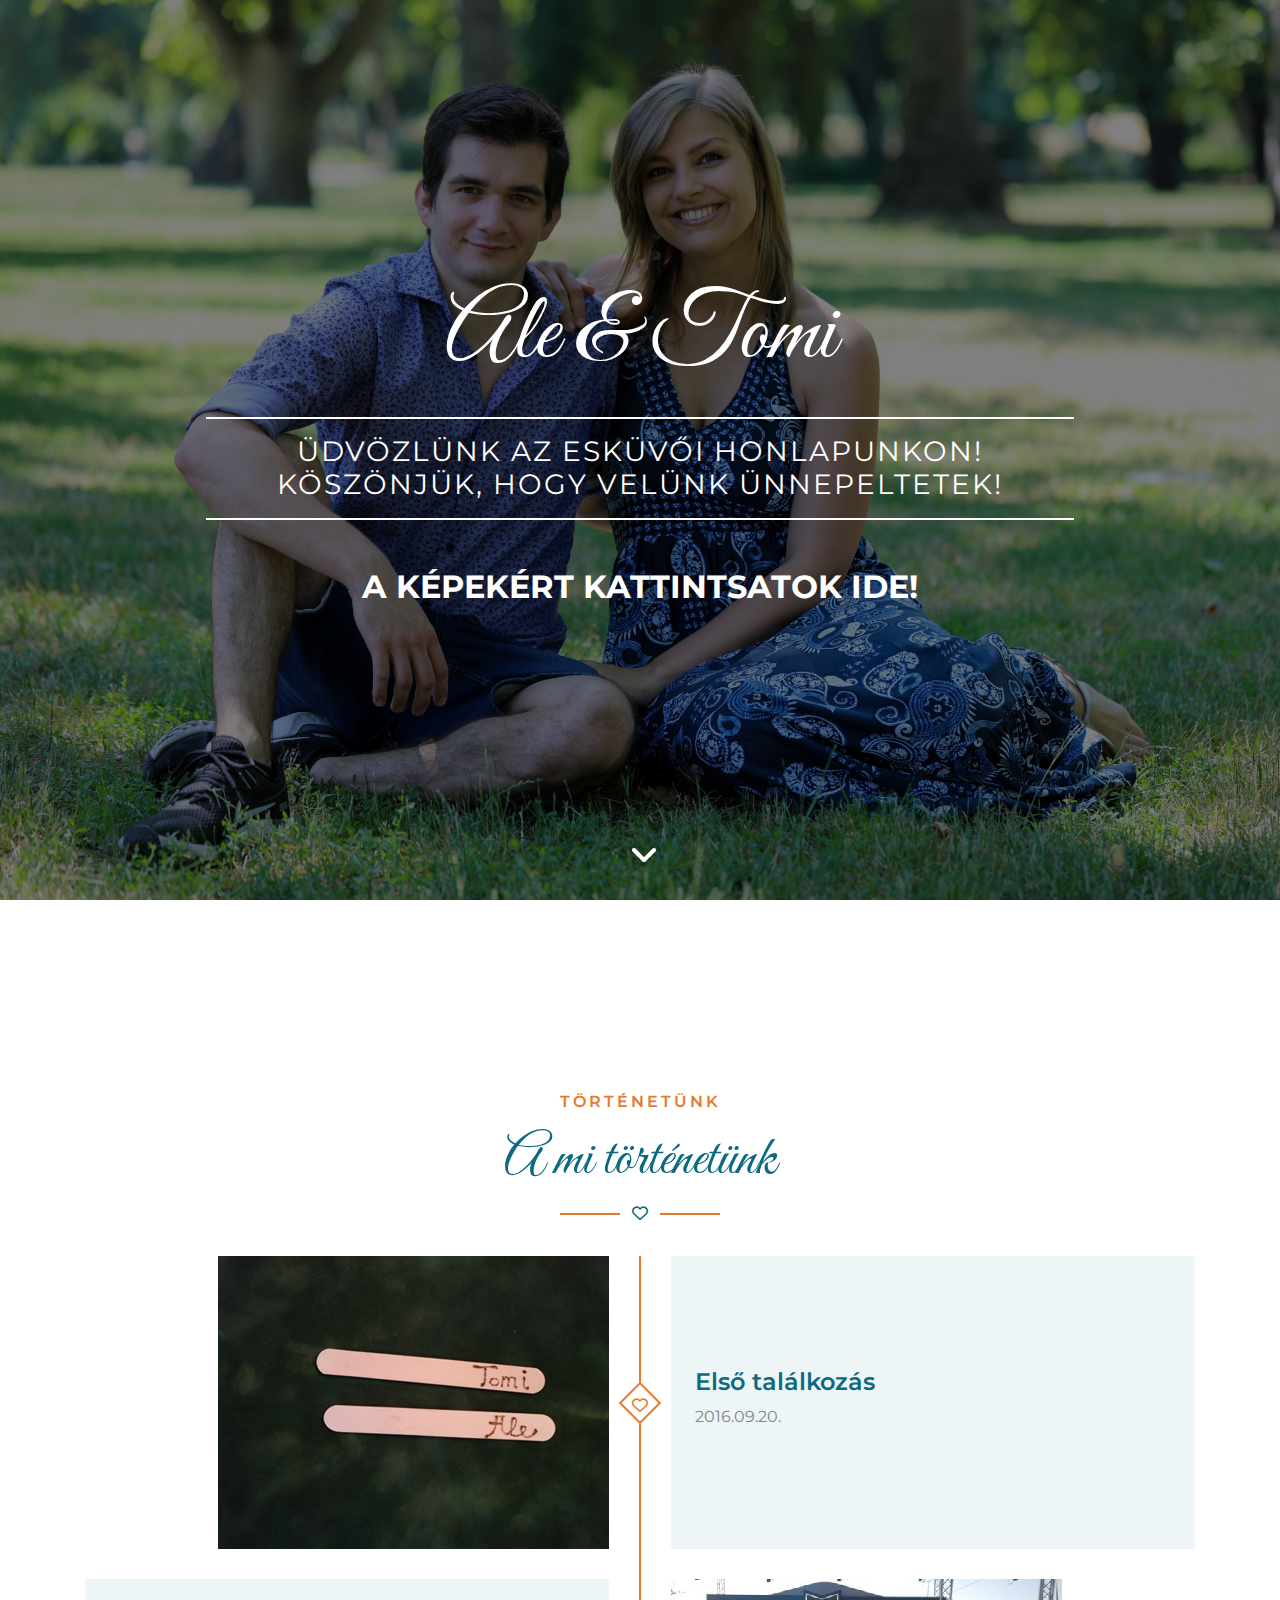
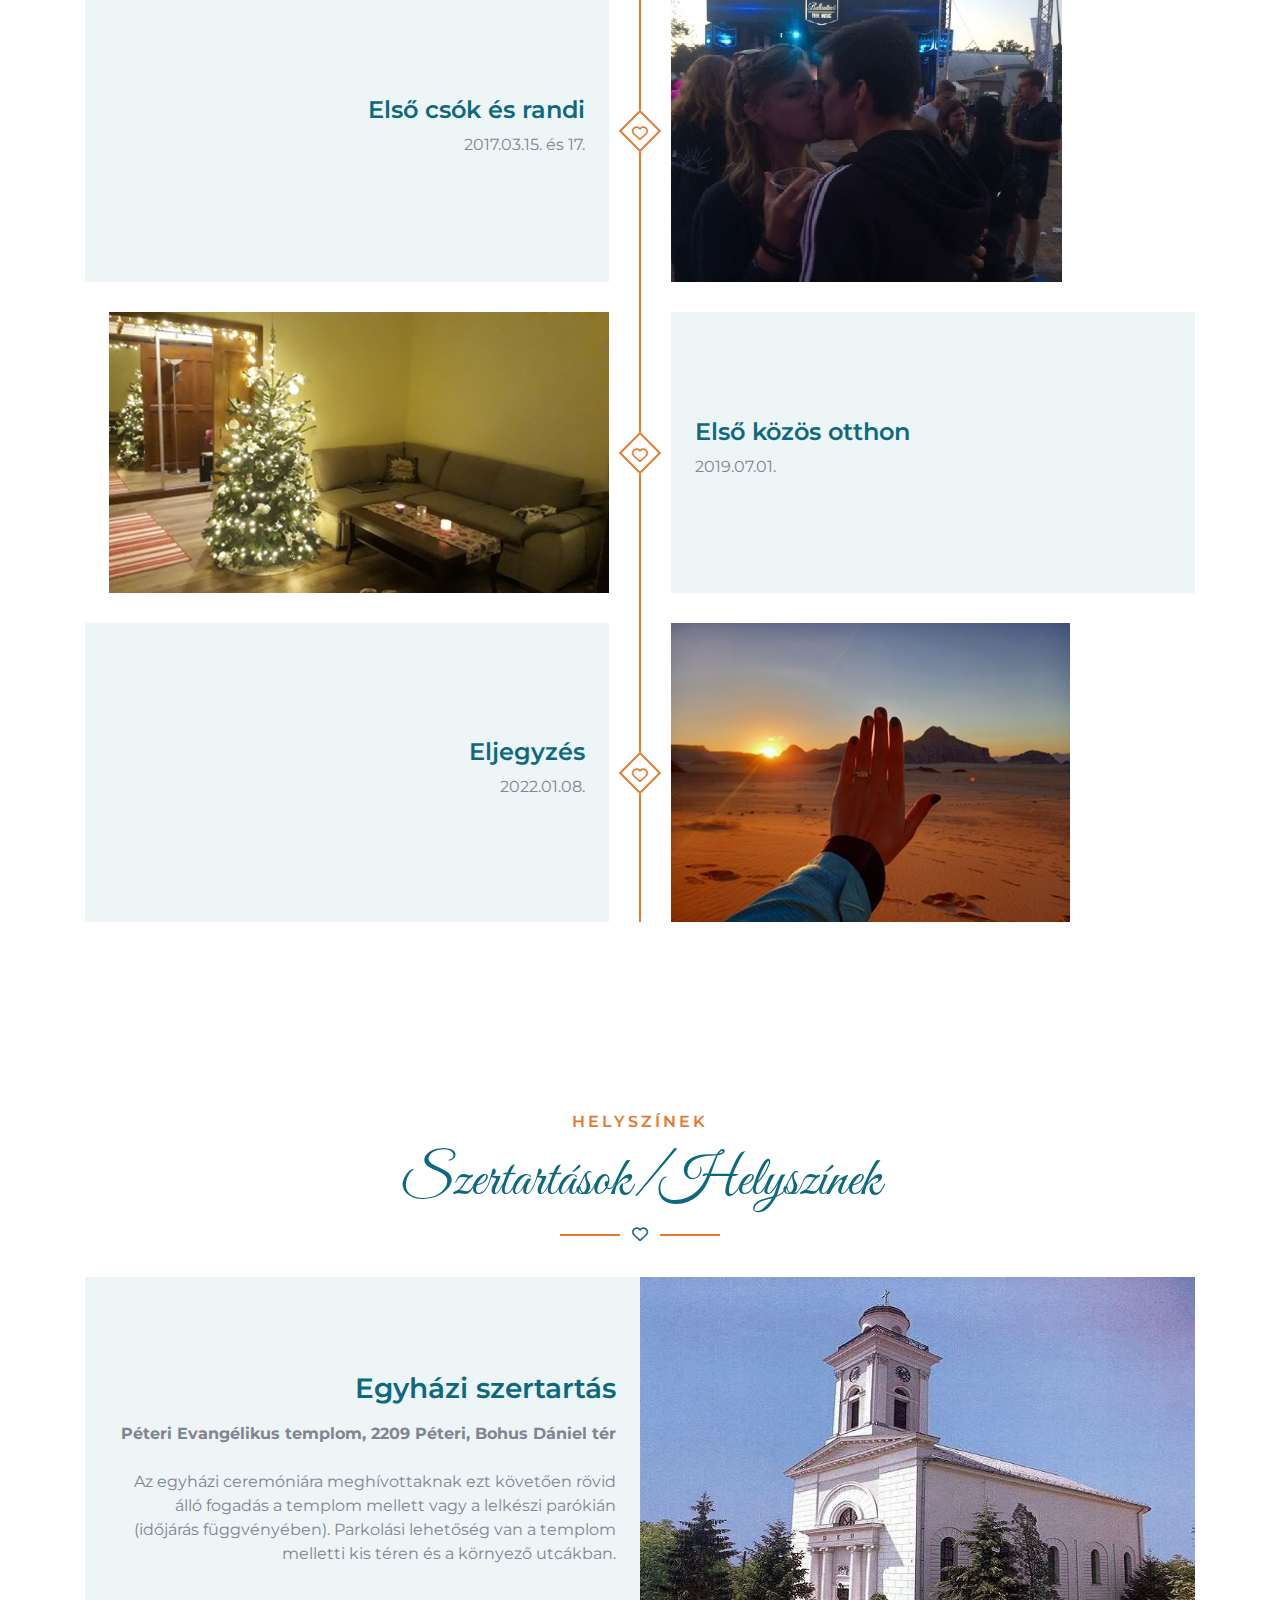
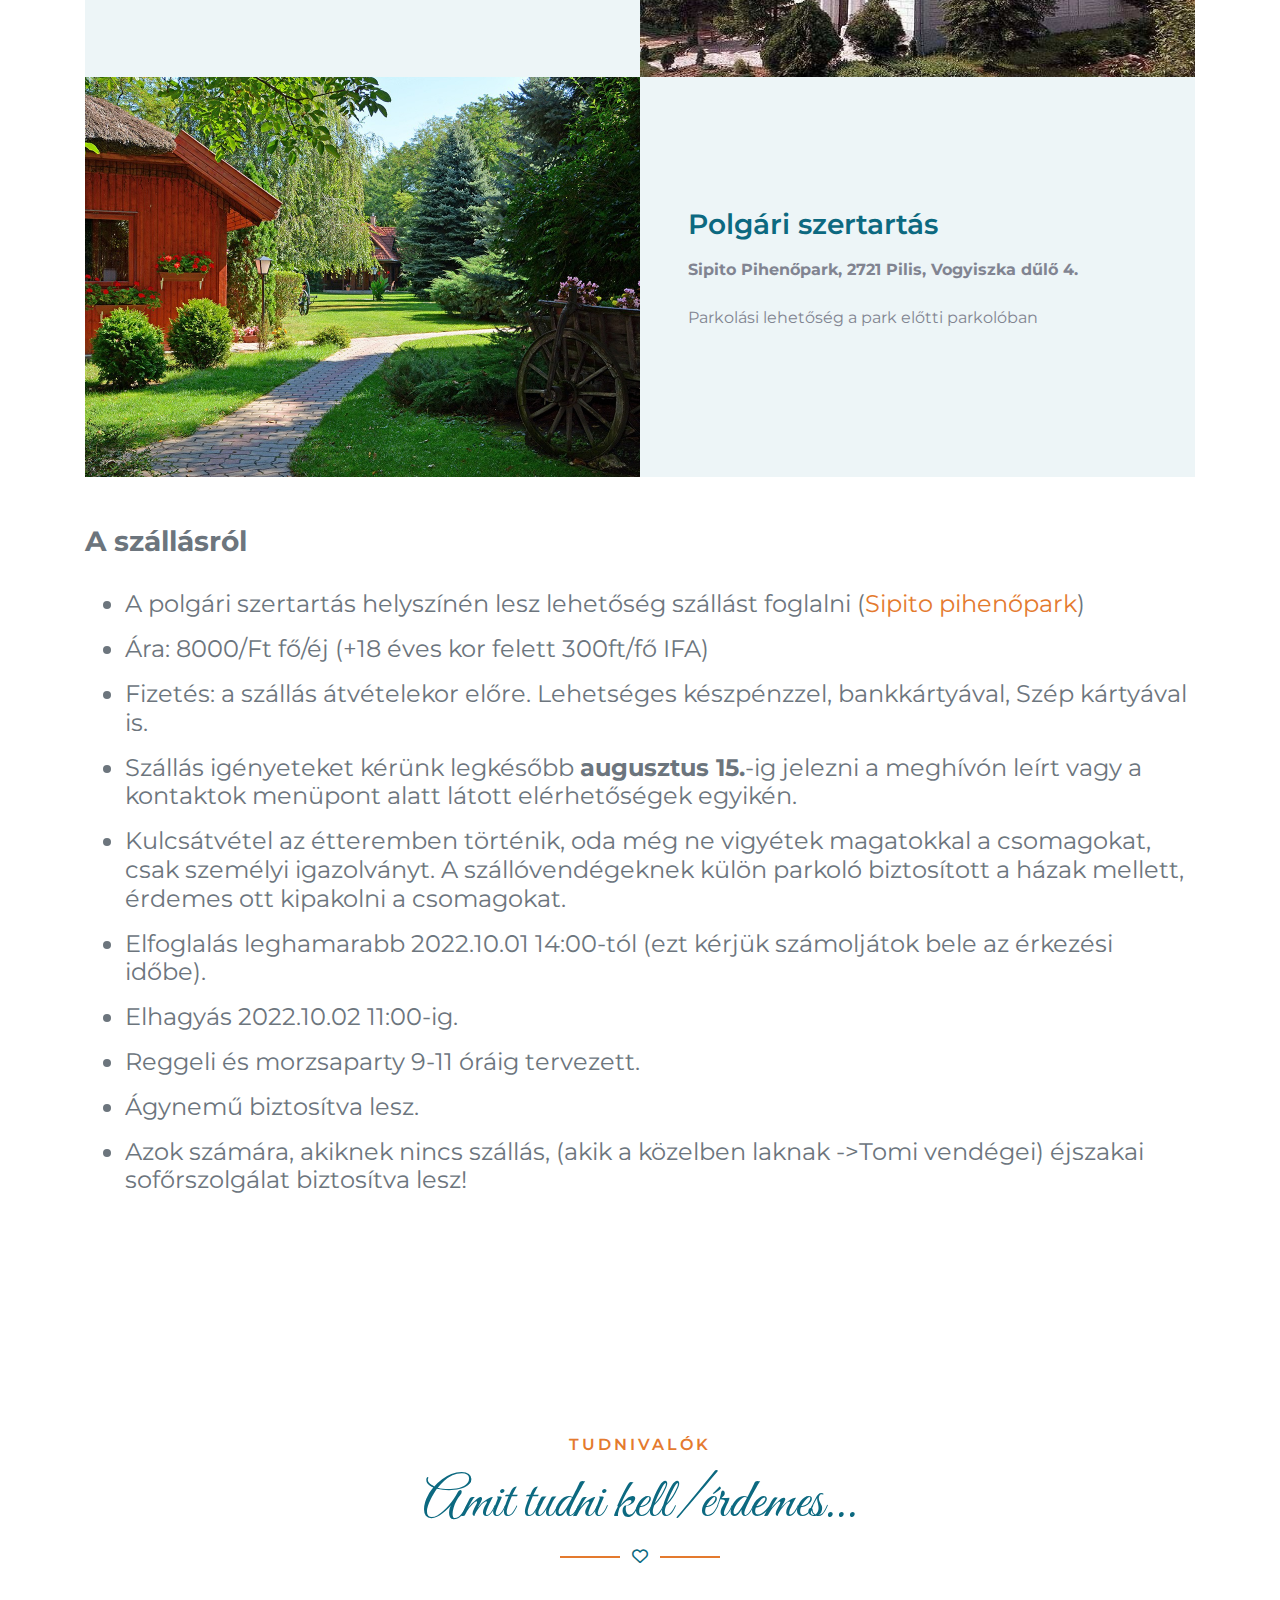
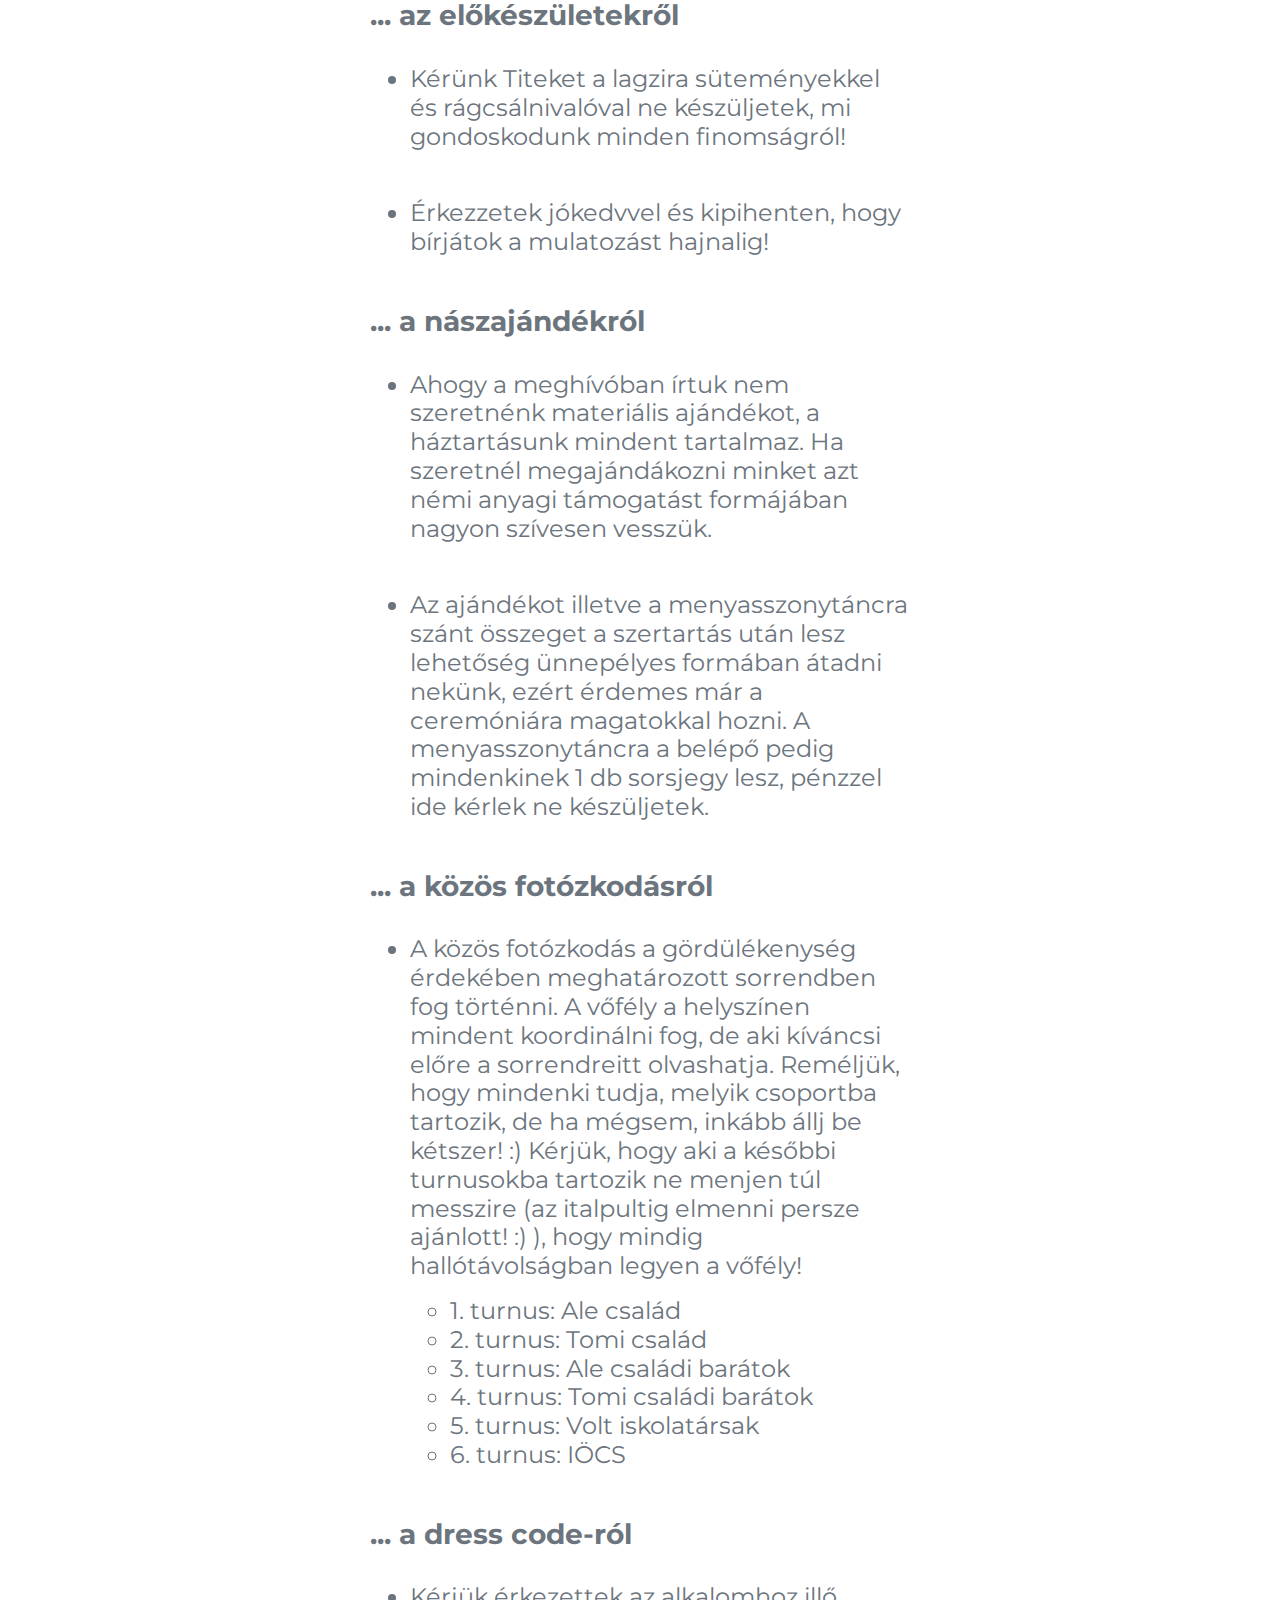
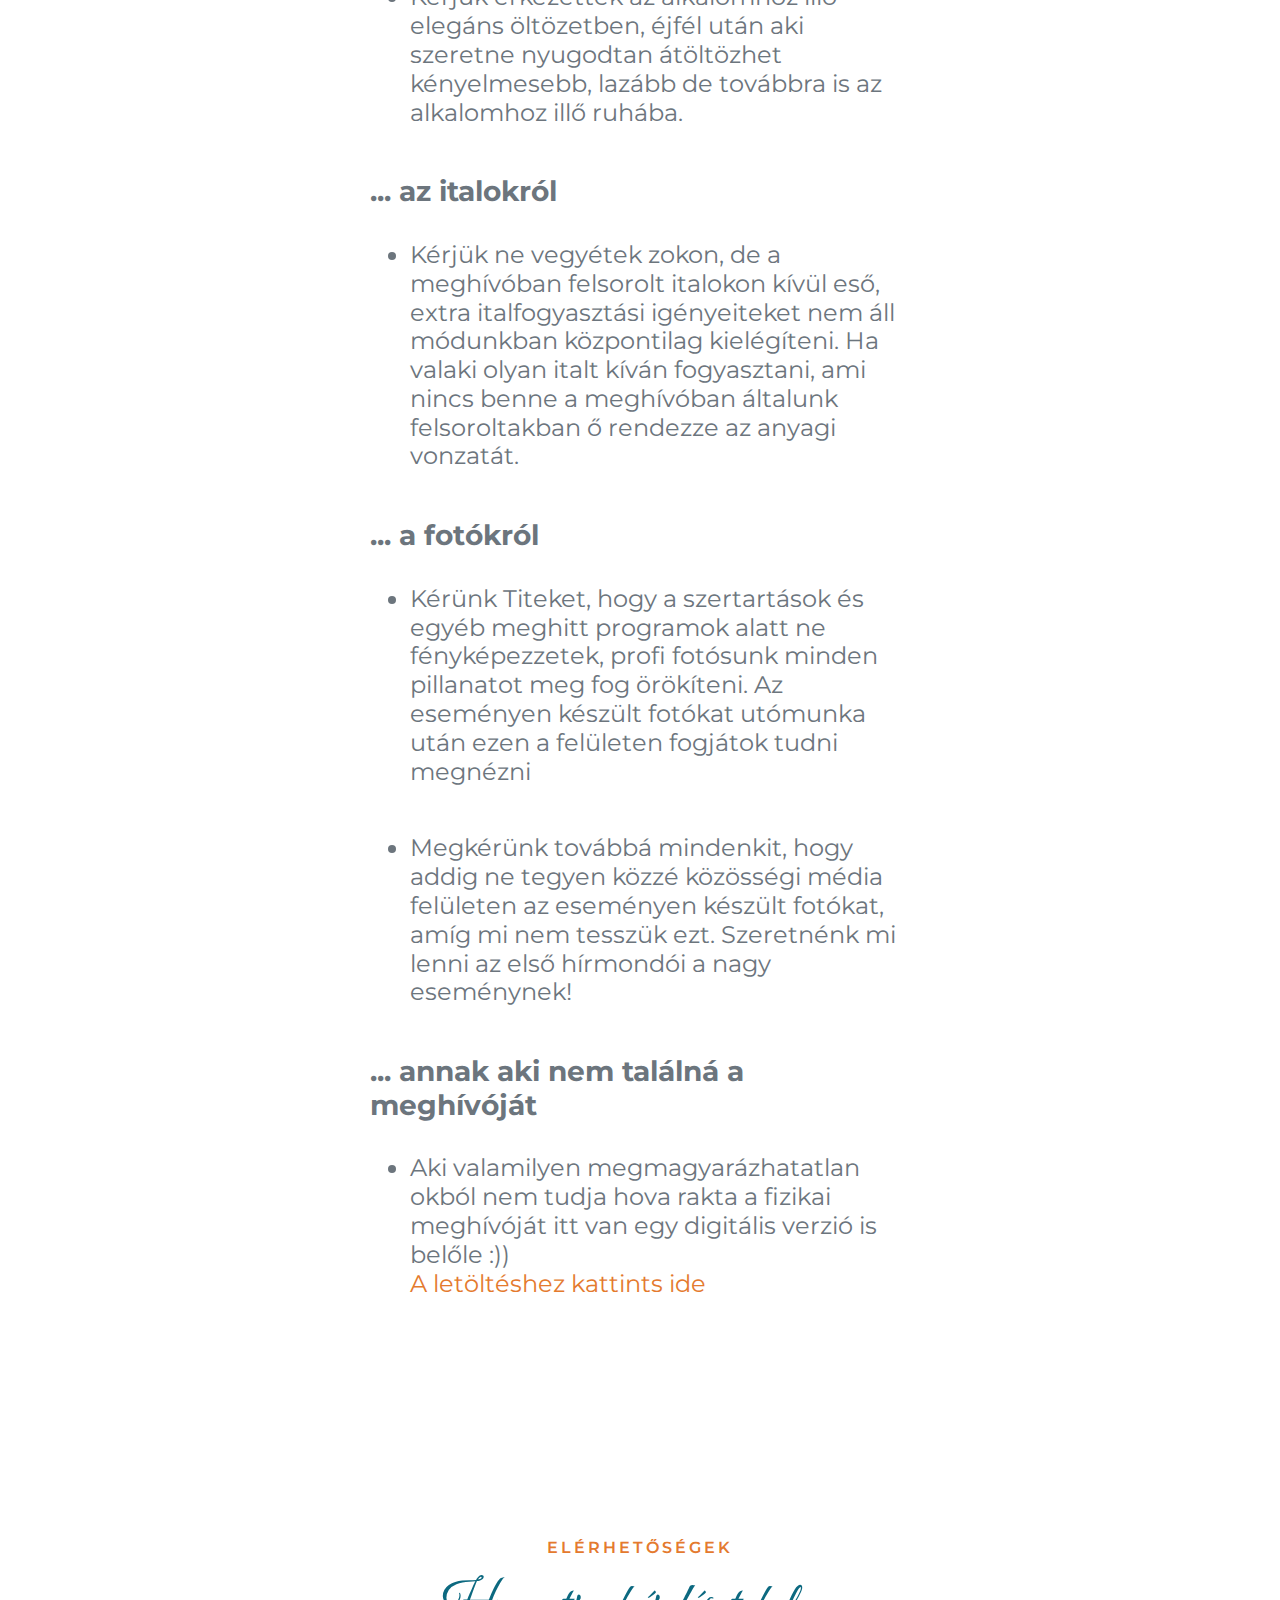
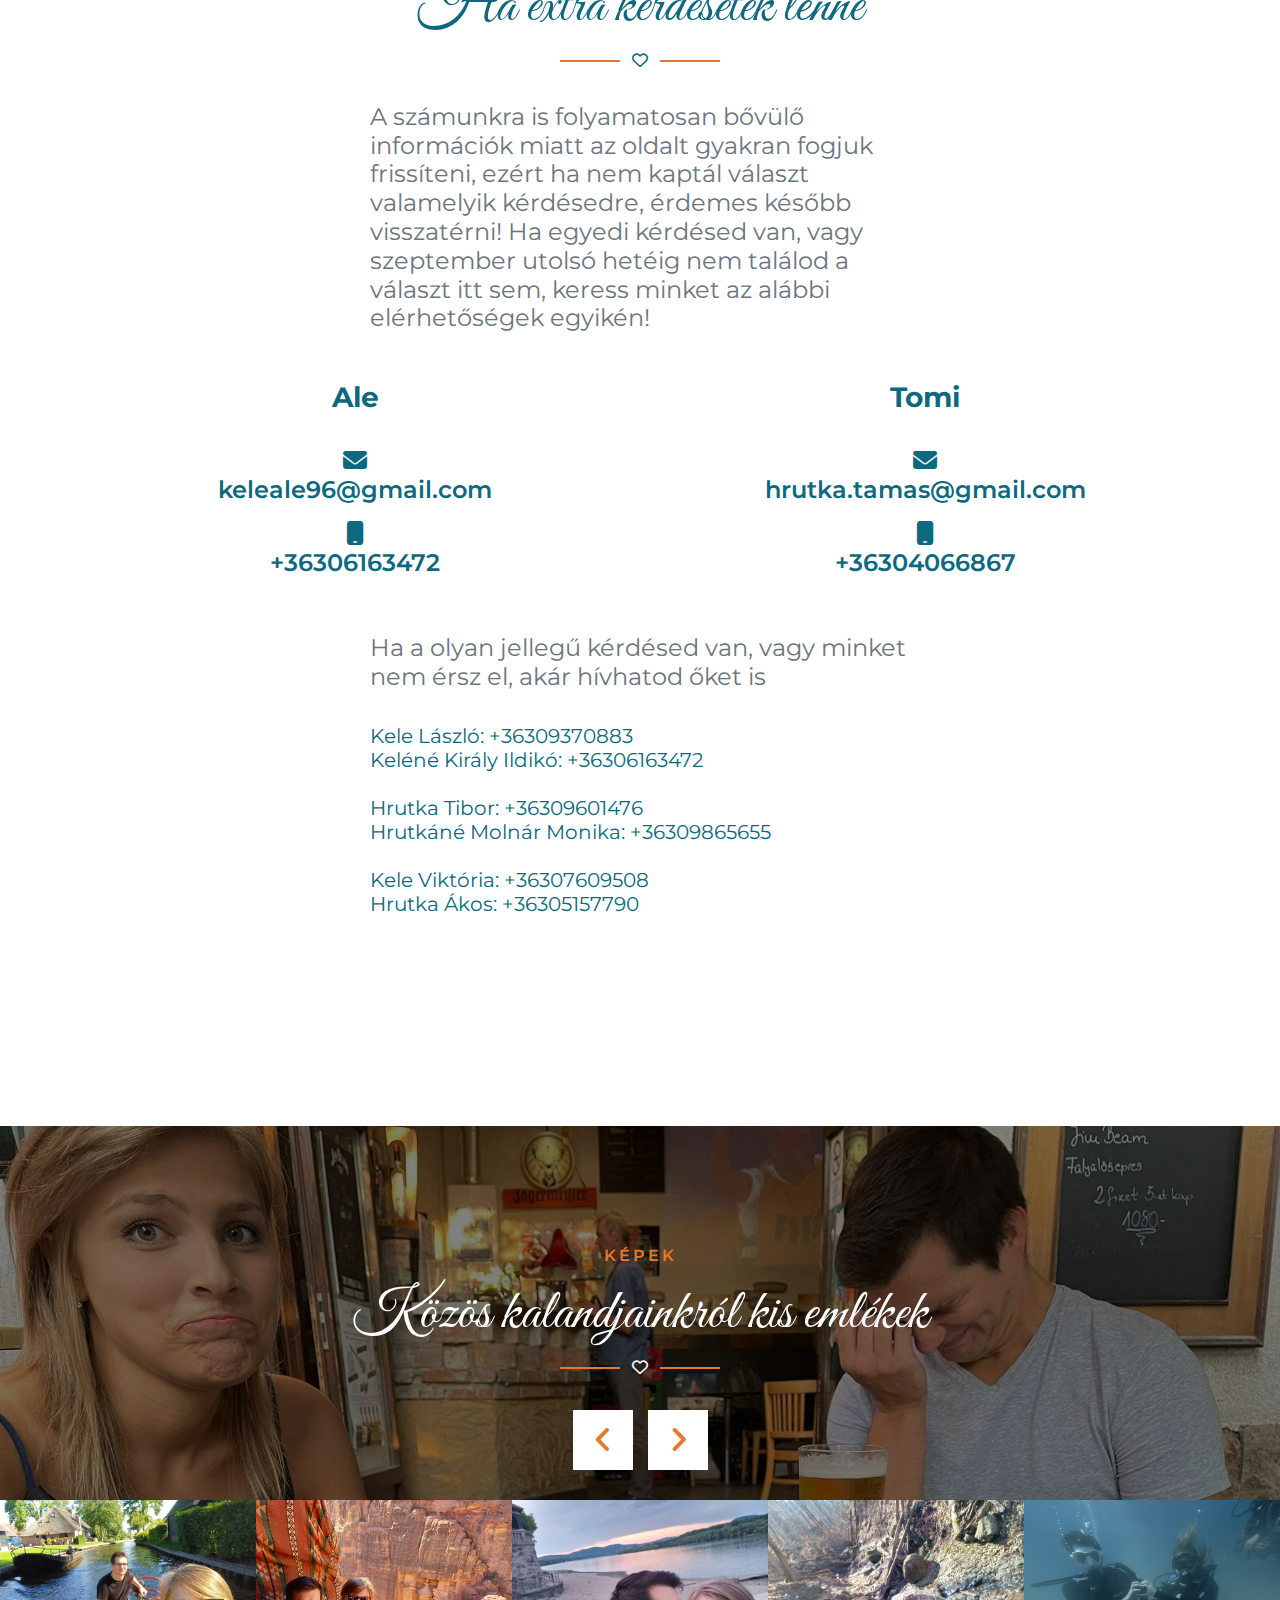
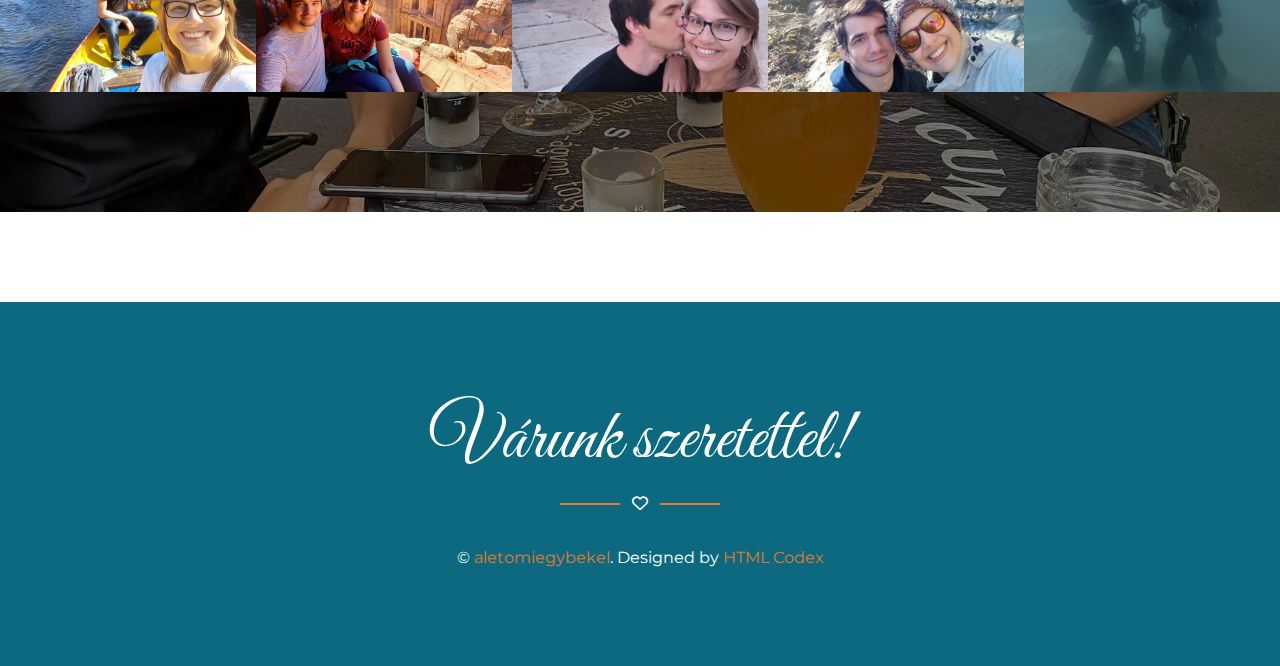
==== commit 67a4a69c: "Add pictures url" ====
--- a/index.html
+++ b/index.html
@@ -66,11 +66,14 @@
                             <div class="d-inline-block border-top border-bottom border-light py-3 px-4">
                                 <h3 class="text-uppercase font-weight-normal text-white m-0"
                                     style="letter-spacing: 2px;">Üdvözlünk az esküvői honlapunkon! Köszönjük, hogy
-                                    velünk ünnepeltek!</h3>
+                                    velünk ünnepeltetek!</h3>
                             </div>
                             <div>
-                                <h2 class="text-uppercase font-weight-bold text-white m-0 pt-5">Köszönjük, hogy velünk
-                                    ünnepeltetek!</h2>
+                                <a href="https://drive.google.com/drive/folders/1L6yXQcN3vxbbVcSHF_p_hu0wPX5MycIS?usp=sharing"
+                                    target="_blank">
+                                    <h2 class="text-uppercase font-weight-bold text-white m-0 pt-5">A Képekért
+                                        kattintsatok ide!</h2>
+                                </a>
                             </div>
                         </div>
                     </div>
